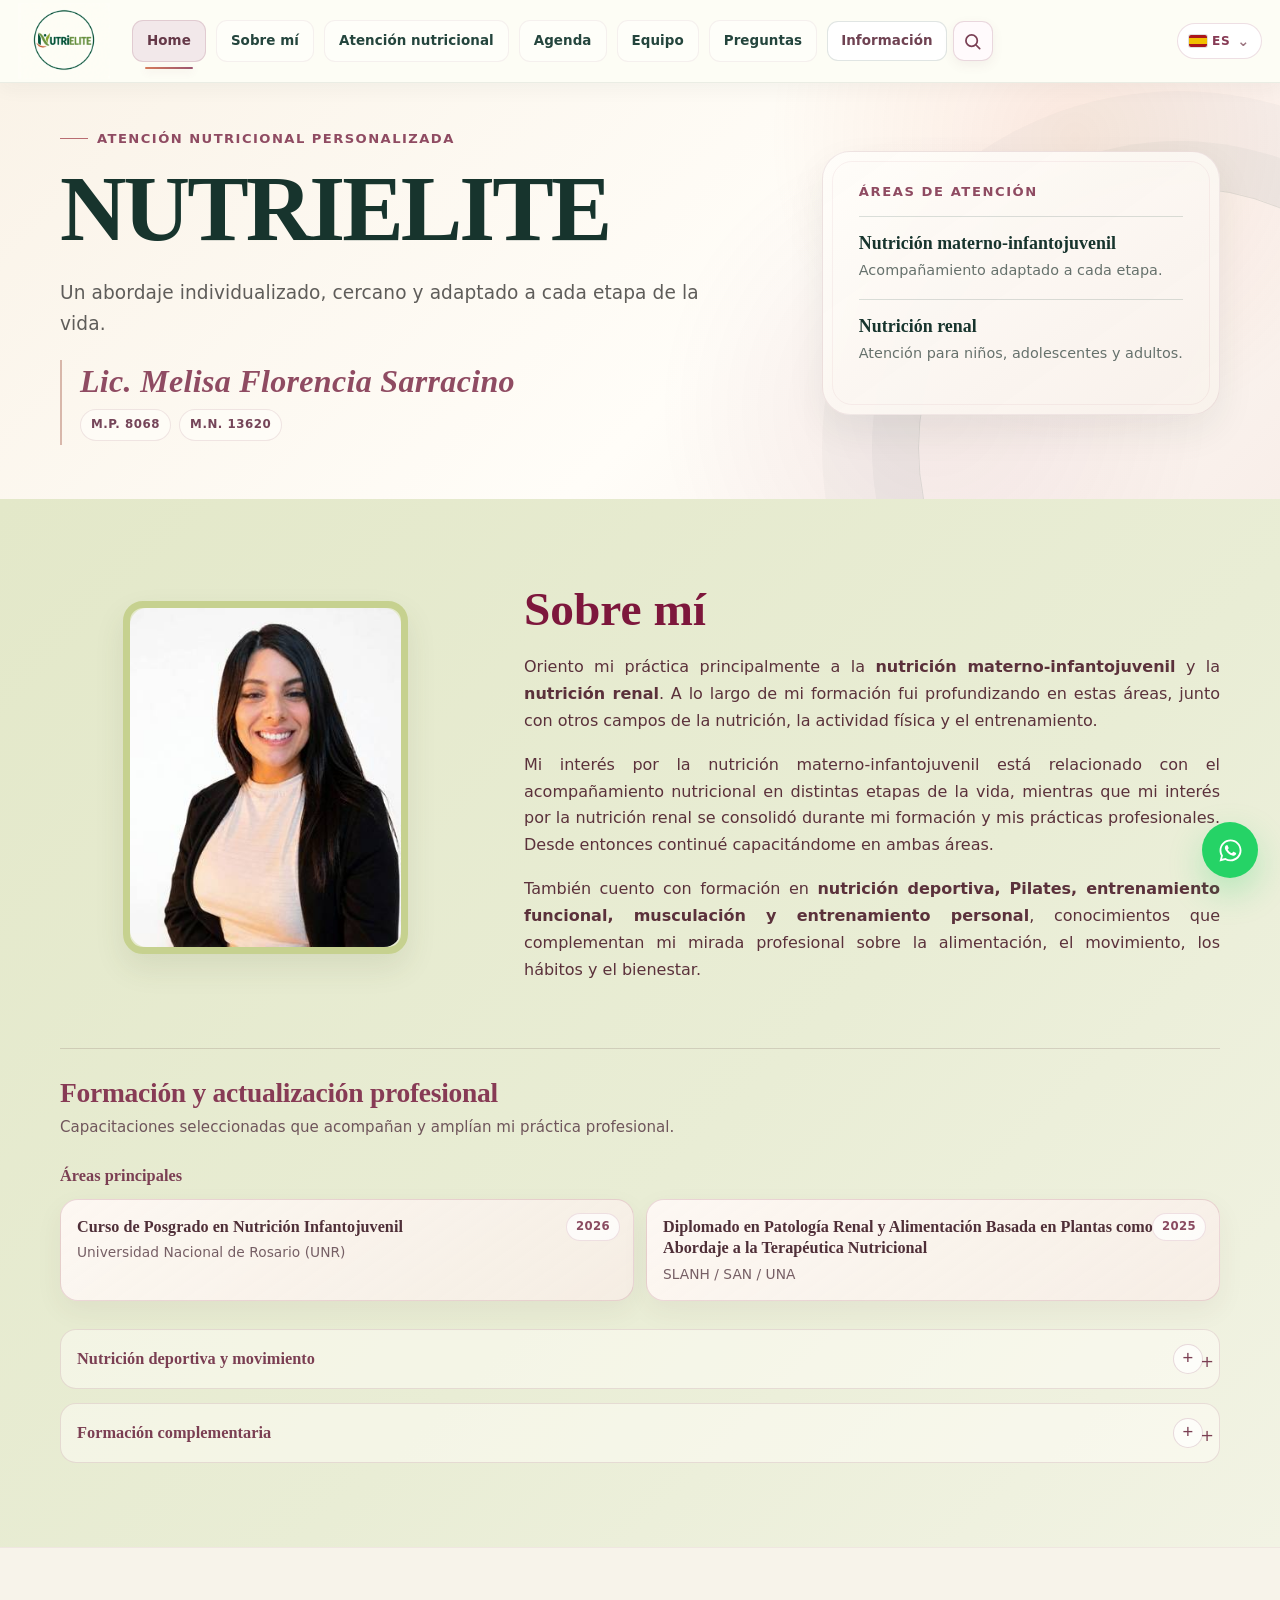
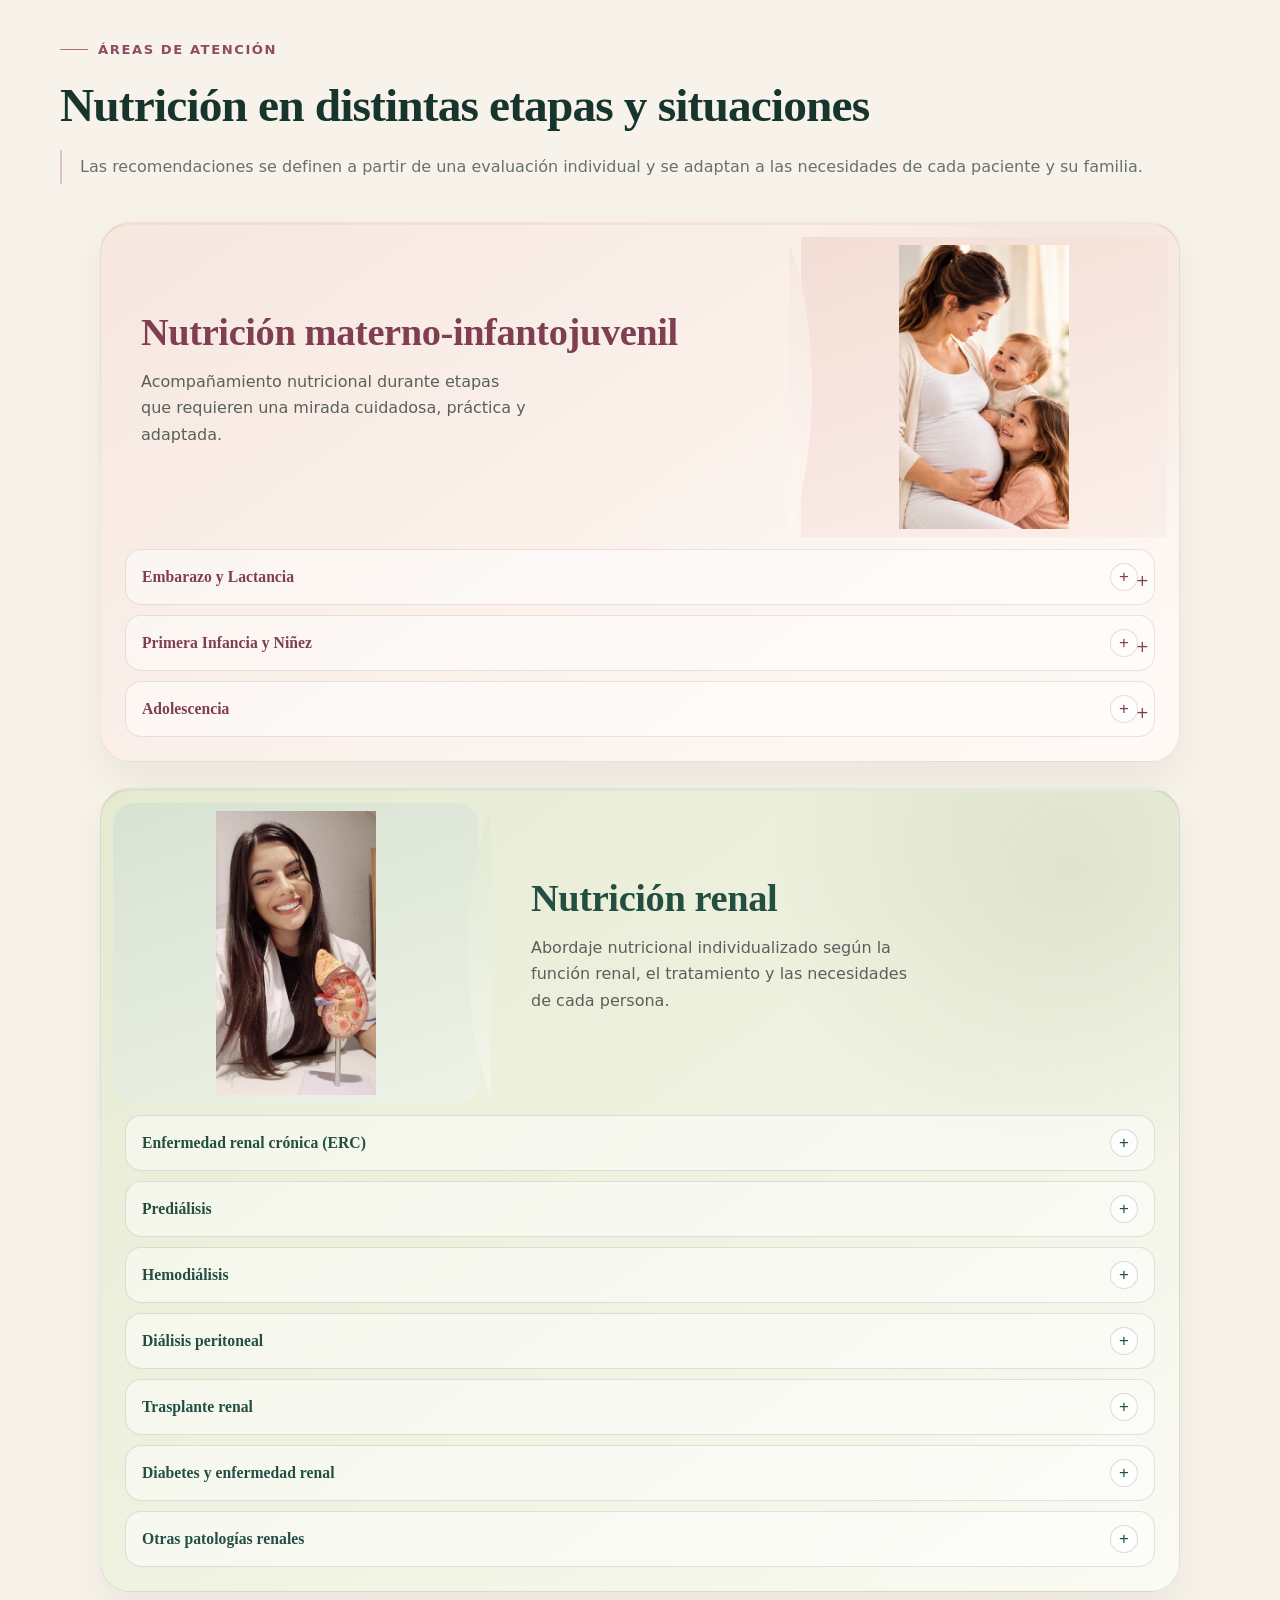
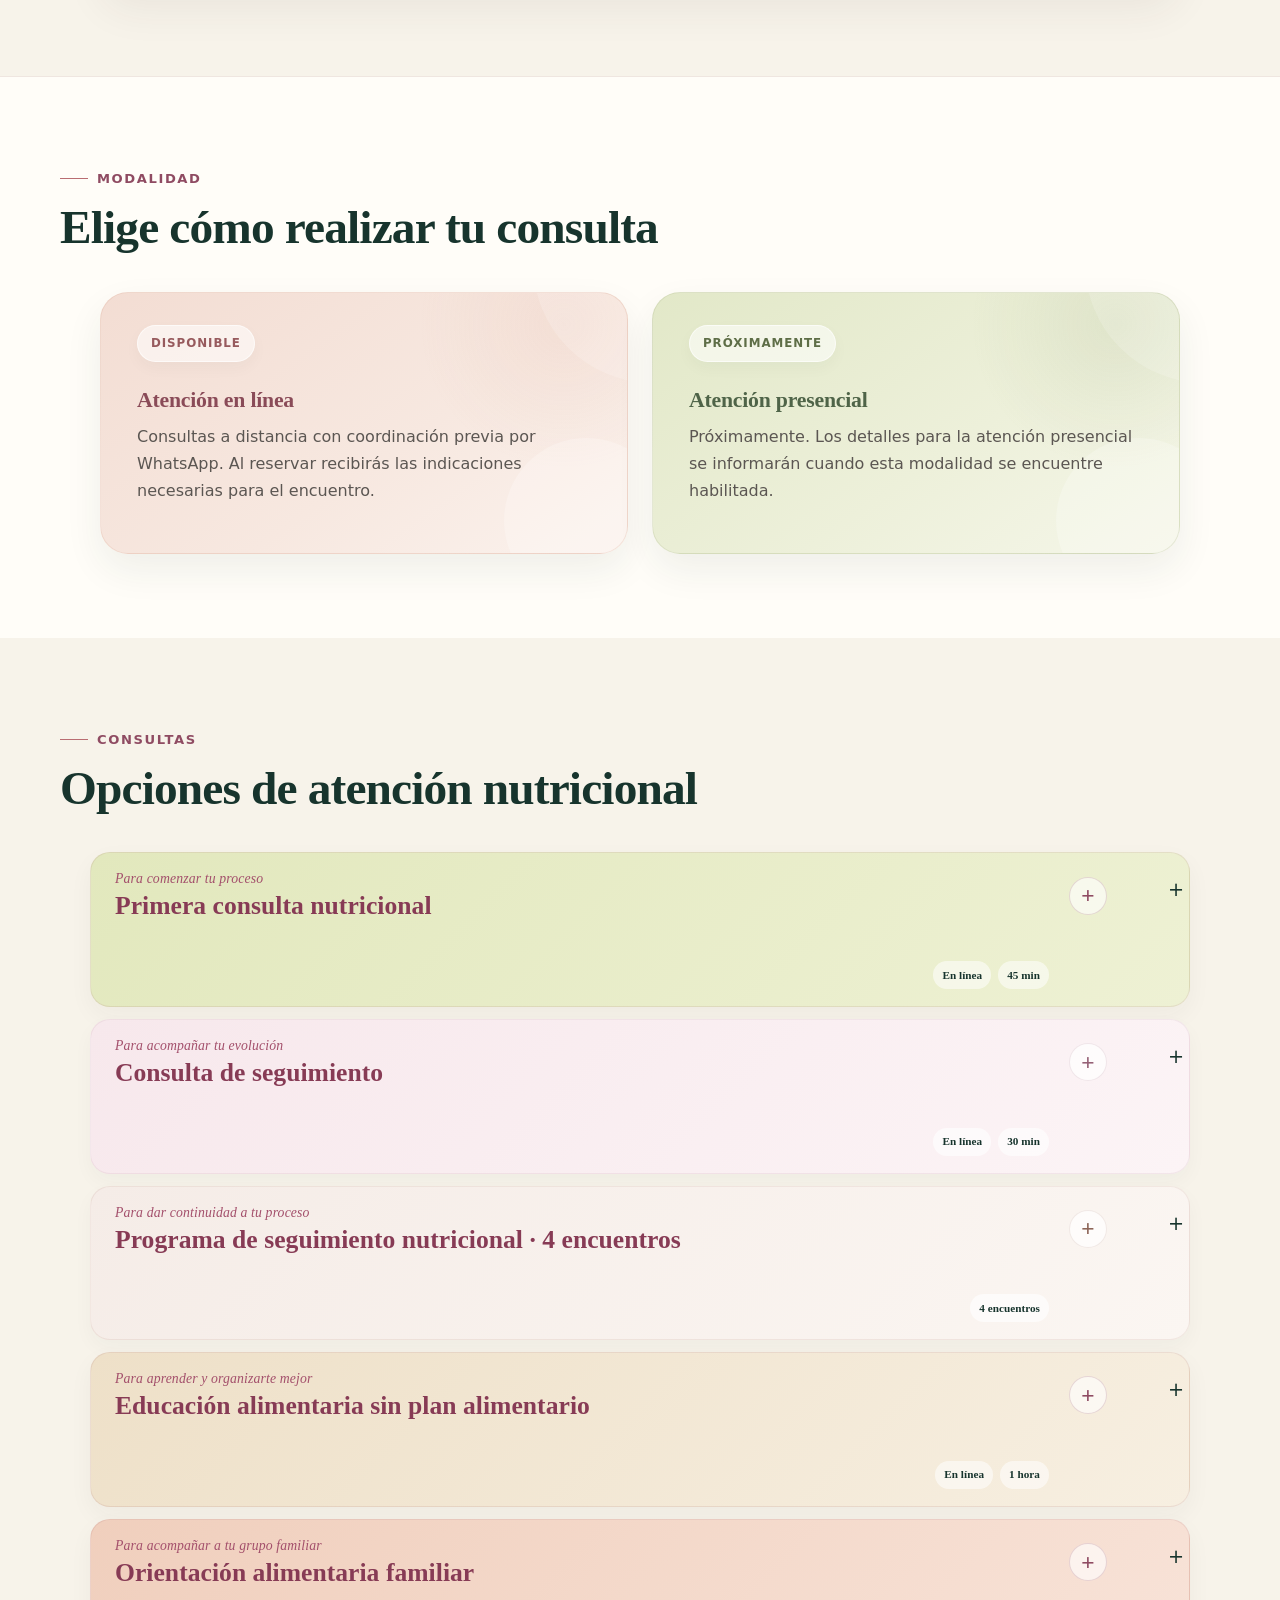
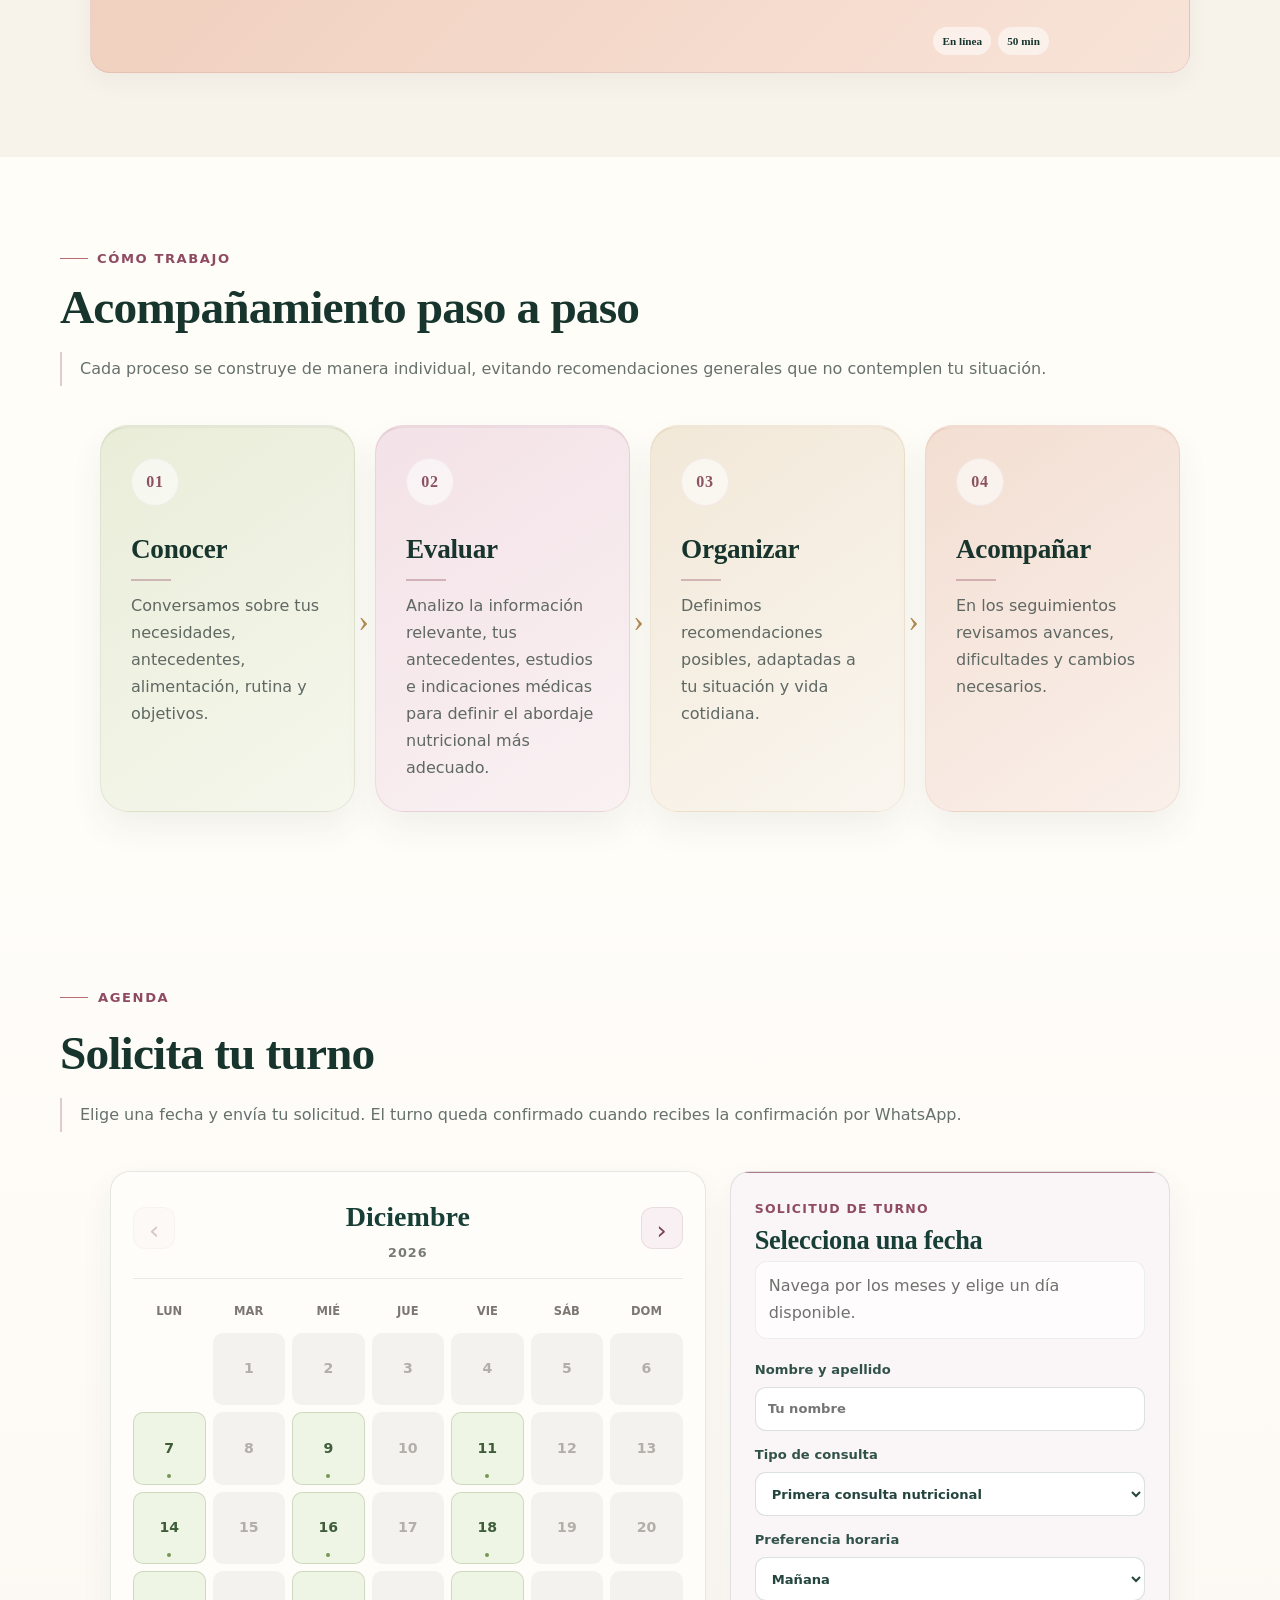
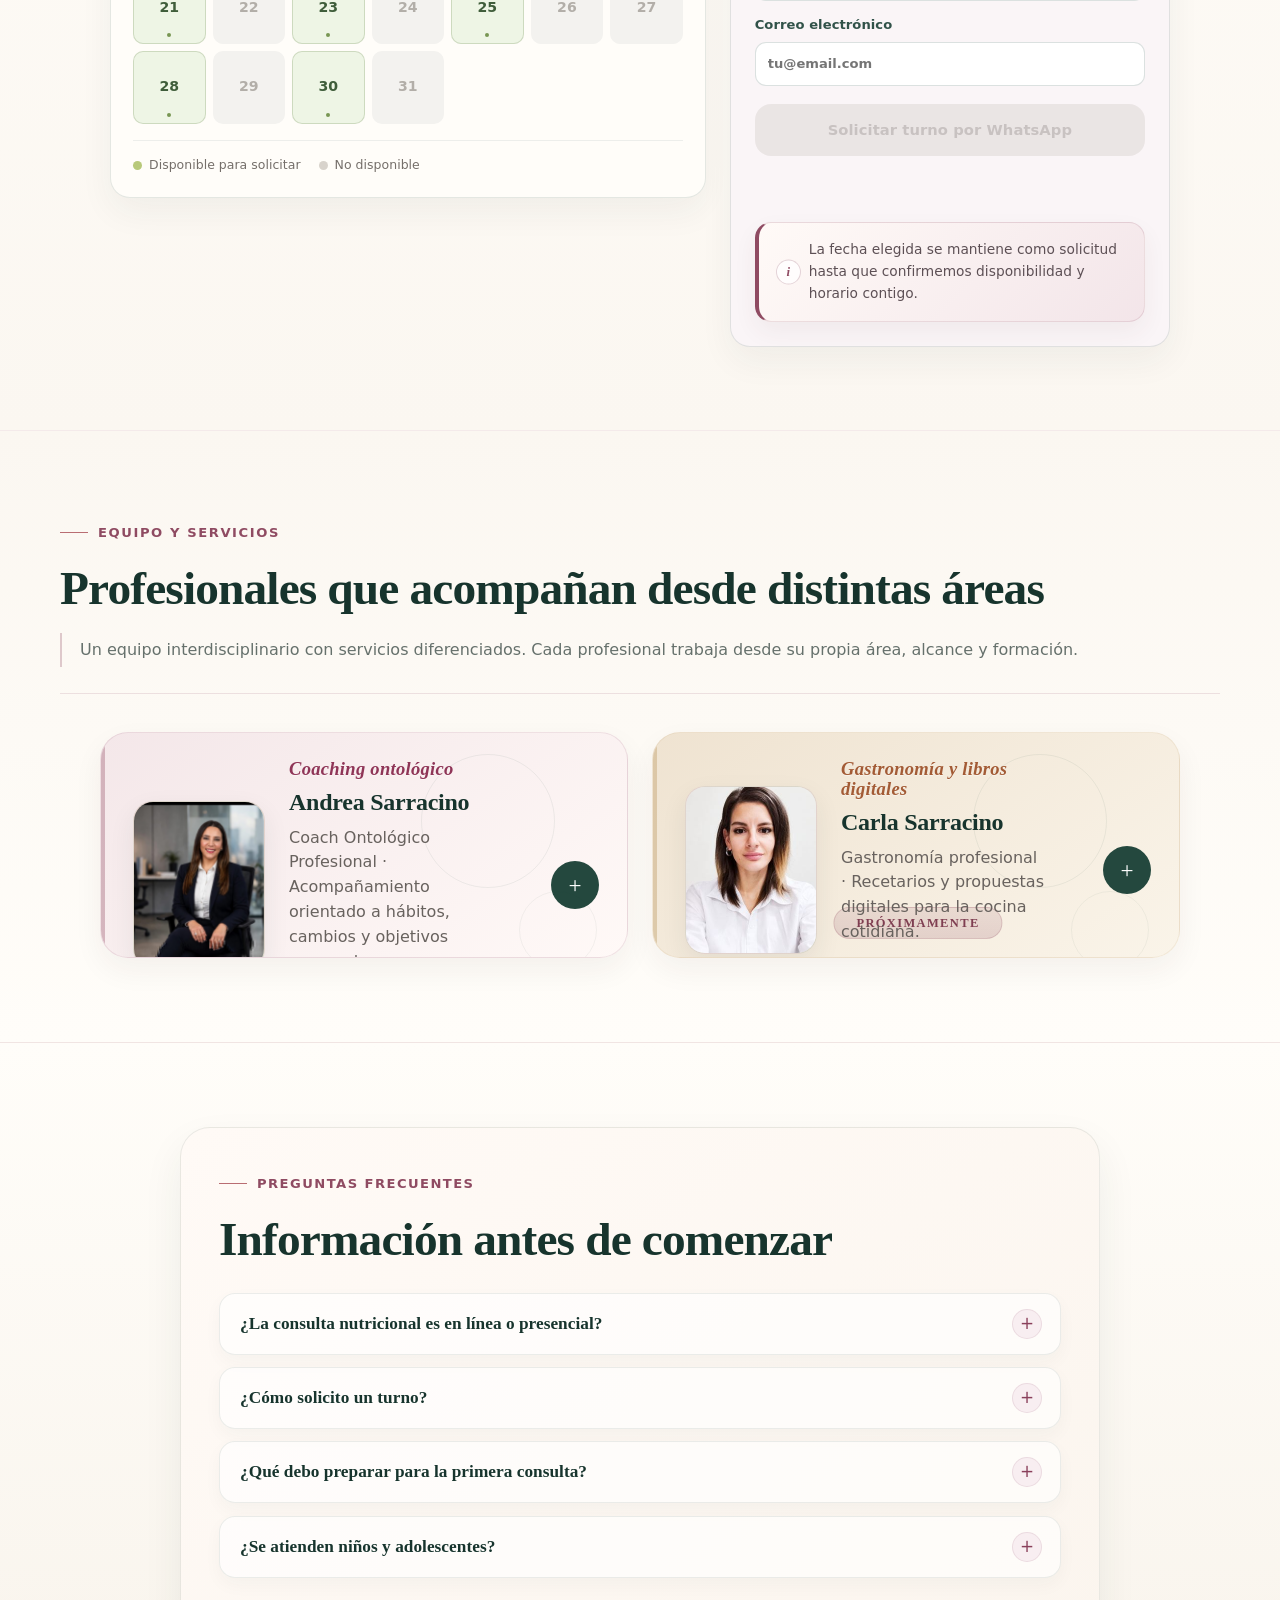
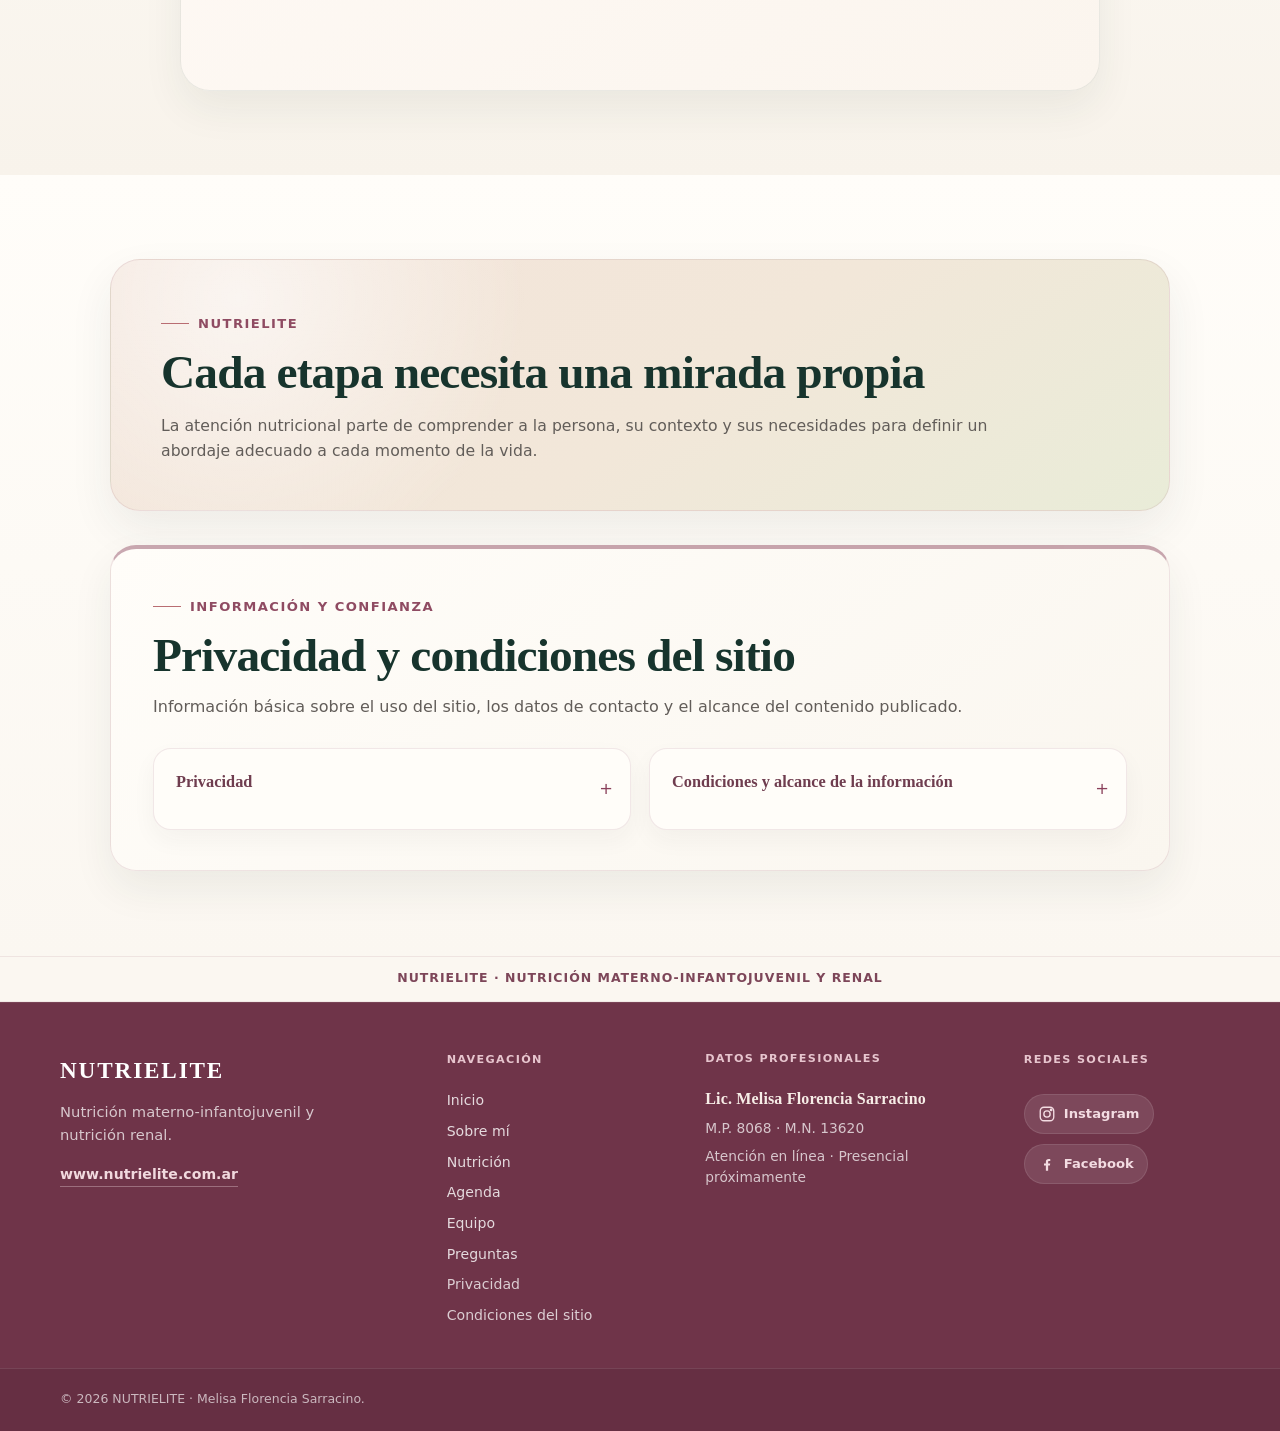
==== index.html @ 748a0b0f "Quitar semicírculo del logo móvil" ====
<!doctype html>
<html lang="es">
<head>
  <meta charset="utf-8">
  <meta name="viewport" content="width=device-width, initial-scale=1">
  <meta name="description" content="NUTRIELITE. Atención nutricional materno-infantojuvenil y renal con la Lic. Melisa Florencia Sarracino.">
  <meta name="theme-color" content="#24483e">
  <link rel="canonical" href="https://www.nutrielite.com.ar/">

  <meta property="og:type" content="website">
  <meta property="og:locale" content="es_AR">
  <meta property="og:site_name" content="NUTRIELITE">
  <meta property="og:url" content="https://www.nutrielite.com.ar/">
  <meta property="og:title" content="NUTRIELITE | Lic. Melisa Florencia Sarracino">
  <meta property="og:description" content="Atención nutricional materno-infantojuvenil y renal. Consultas en línea y modalidad presencial próximamente.">
  <meta property="og:image" content="https://www.nutrielite.com.ar/social-preview.jpg">
  <meta property="og:image:secure_url" content="https://www.nutrielite.com.ar/social-preview.jpg">
  <meta property="og:image:type" content="image/jpeg">
  <meta property="og:image:width" content="320">
  <meta property="og:image:height" content="400">
  <meta property="og:image:alt" content="NUTRIELITE · Lic. Melisa Florencia Sarracino">

  <meta name="twitter:card" content="summary">
  <meta name="twitter:title" content="NUTRIELITE | Lic. Melisa Florencia Sarracino">
  <meta name="twitter:description" content="Atención nutricional materno-infantojuvenil y renal.">
  <meta name="twitter:image" content="https://www.nutrielite.com.ar/social-preview.jpg">

  <title>NUTRIELITE | Melisa Florencia Sarracino</title>
  <link rel="icon" type="image/svg+xml" href="data:image/svg+xml,%3Csvg xmlns='http://www.w3.org/2000/svg' viewBox='0 0 64 64'%3E%3Crect x='3' y='3' width='58' height='58' rx='15' fill='%23f7f3ea' stroke='%23d89a83' stroke-width='2'/%3E%3Cpath d='M17 45V19h6.5L41 37V19h6v26h-6.2L23 27v18z' fill='%23873b55'/%3E%3Cpath d='M18 49h29' stroke='%23d89a83' stroke-width='1.5' stroke-linecap='round'/%3E%3C/svg%3E">
  <style>
    :root {
      --forest: #24483e;
      --forest-deep: #17342d;
      --forest-soft: #dce8e2;
      --cream: #f7f3ea;
      --paper: #fffdf8;
      --clay: #a65f4d;
      --rose: #f2d7d5;
      --gold: #d6a24f;
      --orange: #d77958;
      --orange-deep: #c7654a;
      --berry: #a34f6b;
      --berry-deep: #873b55;
      --ink: #25302c;
      --muted: #66716c;
      --line: rgba(36, 72, 62, .16);
      --shadow: 0 24px 70px rgba(35, 54, 48, .11);
      --radius: 24px;
    }

    * { box-sizing: border-box; }
    html { scroll-behavior: smooth; overflow-x: hidden; }
    img { max-width: 100%; height: auto; }
    body {
      margin: 0;
      overflow-x: hidden;
      color: var(--ink);
      background: var(--paper);
      font-family: Inter, ui-sans-serif, system-ui, -apple-system, BlinkMacSystemFont, "Segoe UI", sans-serif;
      font-size: 16px;
      line-height: 1.65;
      -webkit-font-smoothing: antialiased;
    }

    a { color: inherit; }
    button, a { -webkit-tap-highlight-color: transparent; }
    section { scroll-margin-top: 88px; }
    .wrap { width: min(1160px, calc(100% - 40px)); margin-inline: auto; }
    .eyebrow {
      display: inline-flex;
      align-items: center;
      gap: 9px;
      margin: 0 0 16px;
      color: var(--berry);
      font-size: .78rem;
      font-weight: 800;
      letter-spacing: .14em;
      text-transform: uppercase;
    }
    .eyebrow::before { content: ""; width: 24px; height: 1px; background: currentColor; }
    h1, h2, h3, p { margin-top: 0; }
    h1, h2, h3 { color: var(--forest-deep); font-family: "Palatino Linotype", "Book Antiqua", Palatino, Georgia, serif; line-height: 1.16; text-wrap: balance; }
    h1 { margin-bottom: 22px; font-size: clamp(3rem, 8vw, 6.25rem); font-weight: 600; letter-spacing: -.025em; }
    h2 { margin-bottom: 20px; font-size: clamp(2.05rem, 4.2vw, 3.7rem); font-weight: 600; letter-spacing: -.018em; }
    h3 { margin-bottom: 10px; font-size: 1.42rem; font-weight: 650; letter-spacing: -.008em; }
    .lede { max-width: 700px; color: #43504b; font-size: clamp(1.08rem, 2vw, 1.3rem); line-height: 1.65; }
    .muted { color: var(--muted); }
    .section { padding: 104px 0; }
    .section-soft { background: var(--cream); }

    .skip-link {
      position: fixed; z-index: 2000; top: 10px; left: 10px; padding: 10px 14px;
      transform: translateY(-150%); border-radius: 10px; background: white; color: var(--forest-deep);
    }
    .skip-link:focus { transform: none; }

    .site-header {
      position: sticky; z-index: 1000; top: 0;
      border-bottom: 1px solid rgba(23,52,45,.08);
      background: #fdfdf5;
      color: var(--forest-deep);
      box-shadow: 0 8px 24px rgba(35,54,48,.04);
    }
    .top-logo-link {
      display:inline-flex;
      align-items:center;
      justify-content:center;
      flex:0 0 auto;
      text-decoration:none;
      background:transparent !important;
      border:0 !important;
      box-shadow:none !important;
      padding:0 !important;
      border-radius:0 !important;
      margin-left:-20px;
    }
    .top-logo {
      display:block;
      width:104px;
      height:auto;
      object-fit:contain;
      background:transparent !important;
      border:0 !important;
      box-shadow:none !important;
      filter:none !important;
    }
    .nav-shell { background:#fdfdf5; }
    .site-header .nav {
      width:min(1420px, calc(100% - 12px));
      min-height:98px;
      display:flex;
      align-items:center;
      justify-content:flex-start;
      gap:18px;
    }
    .nav-links { display:flex; align-items:center; gap:20px; margin-left:-2px; }
    .nav-links a { color: var(--forest-deep); font-size: .88rem; font-weight: 700; text-decoration: none; }
    .nav-links a:hover, .nav-links a:focus-visible { color: var(--clay); }
    .nav-cta { padding: 8px 15px; border: 1px solid rgba(36,72,62,.18); border-radius: 999px; background: white; }
    .menu-toggle { display: none; border: 0; background: transparent; color: var(--forest-deep); font: inherit; }
    .lang-toggle {
      display:inline-flex;
      align-items:center;
      justify-content:center;
      gap:5px;
      flex:0 0 auto;
      margin-left:auto;
      min-height:34px;
      padding:6px 10px;
      border:1px solid rgba(163,79,107,.18);
      border-radius:999px;
      background:rgba(255,255,255,.76);
      color:#873b55;
      font:inherit;
      font-size:.76rem;
      font-weight:800;
      letter-spacing:.05em;
      cursor:pointer;
      box-shadow:0 6px 18px rgba(135,59,85,.06);
      transition:transform .2s ease, background .2s ease, border-color .2s ease;
    }
    .lang-toggle:hover { transform:translateY(-1px); background:#fff; border-color:rgba(163,79,107,.30); }
    .lang-toggle .lang-current { color:#873b55; }
    .lang-toggle .lang-other { color:#9b8a85; font-weight:700; }
    .lang-toggle .lang-separator { color:#c4aaa5; font-weight:500; }
    .lang-toggle .lang-flag {
      display:inline-flex;
      width:18px;
      height:12px;
      flex:0 0 18px;
      overflow:hidden;
      border-radius:2px;
      box-shadow:0 0 0 1px rgba(0,0,0,.12);
      vertical-align:middle;
    }
    .lang-toggle .lang-flag svg {
      display:block;
      width:100%;
      height:100%;
    }

    /* Header más institucional en escritorio */
    @media (min-width: 901px) {
      .site-header {
        background:rgba(253,253,245,.97);
        box-shadow:0 6px 18px rgba(35,54,48,.045);
        backdrop-filter:blur(10px);
      }
      .site-header .nav {
        width:min(1360px, calc(100% - 36px));
        min-height:82px;
        gap:14px;
      }
      .top-logo-link {
        margin-left:0;
        margin-right:8px;
      }
      .top-logo {
        width:92px;
      }
      .nav-links {
        gap:10px;
        margin-left:0;
      }
      .nav-links a {
        display:inline-flex;
        align-items:center;
        min-height:38px;
        padding:8px 10px;
        border:1px solid transparent;
        border-radius:10px;
        font-size:.84rem;
        font-weight:700;
        letter-spacing:.005em;
      }
      .nav-links a:hover,
      .nav-links a:focus-visible {
        background:rgba(248,240,235,.72);
        border-color:rgba(143,75,98,.10);
      }
      .nav-cta {
        padding:8px 13px !important;
        border-color:rgba(36,72,62,.14) !important;
        background:#fff !important;
      }
      .site-search-toggle {
        width:38px;
        height:38px;
        flex-basis:38px;
        border-radius:10px;
        margin-left:2px;
      }
      .lang-toggle {
        min-height:36px;
        padding:6px 11px;
        box-shadow:none;
        background:#fff;
      }
    }

    .hero {
      position: relative;
      overflow: hidden;
      min-height: auto;
      padding: 44px 0 68px;
      background:
        radial-gradient(circle at 84% 13%, rgba(223,92,47,.12), transparent 27%),
        radial-gradient(circle at 73% 78%, rgba(143,32,69,.07), transparent 28%),
        linear-gradient(135deg, #faf3e8 0%, #fffdf8 58%, #f8eee9 100%);
    }
    .hero::after {
      content: ""; position: absolute; right: -160px; bottom: -210px; width: 520px; height: 520px;
      border: 1px solid rgba(36,72,62,.13); border-radius: 50%; box-shadow: 0 0 0 46px rgba(36,72,62,.035), 0 0 0 96px rgba(36,72,62,.025);
    }
    .hero-grid { position: relative; z-index: 1; display: grid; grid-template-columns: minmax(0,1.35fr) minmax(0,.65fr); gap: 70px; align-items: start; }
    .hero-professional { margin: 0 0 20px; }
    .hero-founder {
      margin: 0 0 6px;
      color: #8f4b62;
      font-family: "Palatino Linotype","Book Antiqua",Palatino,Georgia,serif;
      font-size: clamp(1.35rem, 2.2vw, 1.5rem);
      font-weight: 700;
      letter-spacing: .04em;
      text-transform: uppercase;
      line-height: 1.2;
    }
    .hero-kicker {
      margin-bottom: 12px;
      color: #8f4b62;
      font-family: "Cormorant Garamond","Palatino Linotype","Book Antiqua",Palatino,Georgia,serif;
      font-size: clamp(1.9rem, 3vw, 2.45rem);
      font-style: italic;
      font-weight: 600;
      line-height: 1.08;
      letter-spacing: .01em;
    }
    .hero-credentials { display: flex; flex-wrap: wrap; gap: 10px; margin: 0; }
    .hero-credentials span {
      display: inline-flex; align-items: center; min-height: 30px; padding: 5px 10px;
      border-radius: 999px; background: rgba(143,32,69,.08); color: var(--berry-deep);
      font-size: .78rem; font-weight: 800; letter-spacing: .03em;
    }
    .hero-copy { max-width: 700px; }
    .hero-actions { display:flex; flex-wrap:wrap; gap:12px; margin:34px 0 36px; }
    .button {
      display:inline-flex; min-height:50px; align-items:center; justify-content:center; gap:9px;
      padding:14px 24px; border:1px solid transparent; border-radius:16px;
      font-weight:800; text-decoration:none; transition:transform .2s ease, box-shadow .2s ease, background .2s ease, border-color .2s ease, color .2s ease;
    }
    .button:hover { transform:translateY(-2px); }
    .button-primary { background:var(--orange); color:white; box-shadow:0 12px 30px rgba(215,121,88,.18); }
    .button-primary:hover { background:var(--orange-deep); }
    .button-secondary { border-color:transparent; background:var(--berry); color:white; box-shadow:0 12px 30px rgba(163,79,107,.14); }
    .button-secondary:hover { background:var(--berry-deep); }

    /* Botones principales de la portada */
    .hero-actions .button {
      min-height:54px;
      padding:14px 26px;
      border-radius:22px;
      font-size:.96rem;
      font-weight:780;
      letter-spacing:.005em;
    }
    .hero-actions .button-primary {
      background:#d57a59;
      color:#fff;
      border-color:#d57a59;
      box-shadow:0 10px 24px rgba(117,72,55,.14);
    }
    .hero-actions .button-primary:hover {
      background:#c96b4b;
      border-color:#c96b4b;
      box-shadow:0 12px 28px rgba(117,72,55,.18);
    }
    .hero-actions .button-secondary {
      background:linear-gradient(135deg,#ead6dc 0%,#e2c7d0 100%);
      color:#713d50;
      border:1px solid rgba(143,75,98,.24);
      box-shadow:
        0 9px 22px rgba(143,75,98,.10),
        inset 0 1px 0 rgba(255,255,255,.55);
    }
    .hero-actions .button-secondary:hover {
      background:linear-gradient(135deg,#e4ccd5 0%,#d9bac6 100%);
      color:#653547;
      border-color:rgba(143,75,98,.34);
      box-shadow:
        0 11px 26px rgba(143,75,98,.14),
        inset 0 1px 0 rgba(255,255,255,.5);
    }
    .hero-actions .arrow {
      font-size:1.08em;
      font-weight:500;
      margin-left:2px;
    }
    @media(max-width:720px){
      .hero-actions { gap:10px; margin:30px 0 34px; }
      .hero-actions .button {
        width:100%;
        min-height:54px;
        padding:13px 20px;
        border-radius:20px;
      }
    }
    .arrow { font-size:1.1em; }
    .hero-visual { display: grid; gap: 18px; align-items: start; }
    .hero-panel {
      position: relative;
      padding: 32px 36px;
      border: 4px solid transparent;
      border-radius: 32px;
      background:
        linear-gradient(145deg, rgba(255,252,247,.98), rgba(250,241,235,.98)) padding-box,
        linear-gradient(155deg, #e6ad98 0%, #c8817b 46%, #a85f72 100%) border-box;
      box-shadow:
        0 24px 58px rgba(135,59,85,.12),
        inset 0 0 0 1px rgba(255,255,255,.72);
      backdrop-filter: blur(8px);
    }
    .hero-panel::before {
      content:"";
      position:absolute;
      inset:10px;
      border:1px solid rgba(163,79,107,.10);
      border-radius:23px;
      pointer-events:none;
    }
    .panel-label { margin-bottom: 22px; color: var(--clay); font-size: .75rem; font-weight: 850; letter-spacing: .13em; text-transform: uppercase; }
    .panel-item { padding: 18px 0; border-top: 1px solid var(--line); }
    .panel-item strong { display: block; margin-bottom: 2px; color: var(--forest-deep); font-family: "Palatino Linotype", "Book Antiqua", Palatino, Georgia, serif; font-size: 1.16rem; }
    .panel-item span { color: var(--muted); font-size: .92rem; }

    .about-section-clean {
      background: linear-gradient(135deg,#d0d996 0%,#d8dfa4 52%,#e0e5b2 100%);
    }
    .founder-grid {
      display:grid;
      grid-template-columns:minmax(260px,.72fr) minmax(0,1.35fr);
      gap:46px;
      align-items:start;
    }
    .founder-photo-column {
      align-self:start;
      padding-top:4px;
    }
    .founder-photo-frame {
      max-width:285px;
      margin:0 auto;
      padding:0;
      border-radius:20px;
      background:transparent;
      border:7px solid #b8c97a;
      box-shadow:0 14px 30px rgba(65,78,35,.10);
    }
    @media(max-width:760px){
      .founder-grid{
        gap:22px;
      }
      .founder-photo-column{
        padding-top:0;
      }
      .founder-photo-frame{
        max-width:220px;
        border-width:6px;
        border-radius:18px;
      }
    }
    .founder-photo {
      display:block;
      width:100%;
      aspect-ratio:4/5;
      object-fit:cover;
      object-position:center top;
      border-radius:17px;
    }
    .founder-copy p { color:#5b313b; font-size:1.05rem; line-height:1.72; }
    .about-section-clean .founder-copy h2 {
      color:#b02c68;
      font-family:"Cormorant Garamond","Palatino Linotype","Book Antiqua",Palatino,Georgia,serif;
      font-style:italic;
      font-weight:600;
      letter-spacing:.01em;
      line-height:1.08;
    }
    .about-section-clean .eyebrow { color:#a34f6b; }
    .founder-copy .intro { color: var(--forest-deep); font-family: "Palatino Linotype", "Book Antiqua", Palatino, Georgia, serif; font-size: clamp(1.35rem, 2.6vw, 1.85rem); line-height: 1.45; }

    .professional-training {
      margin-top:34px;
      padding-top:28px;
      border-top:1px solid rgba(91,49,59,.16);
    }
    @media(min-width:761px){
      .founder-grid > .professional-training{
        grid-column:1 / -1;
        width:100%;
        margin-top:10px;
      }
      .founder-grid > .professional-training .training-heading{
        max-width:none;
      }
      .founder-grid > .professional-training .training-card-grid{
        grid-template-columns:repeat(2,minmax(0,1fr));
      }
      .founder-grid > .professional-training .training-card{
        min-height:102px;
      }
    }
    .training-heading {
      margin-bottom:26px;
    }
    .professional-training h3 {
      margin:0 0 7px;
      color:#873b55;
      font-size:clamp(1.18rem,2.2vw,1.72rem);
      white-space:nowrap;
    }
    @media(max-width:480px){
      .professional-training h3{
        font-size:clamp(1.02rem,4.7vw,1.16rem);
        letter-spacing:-.015em;
      }
    }
    .training-heading p {
      margin:0;
      max-width:none;
      color:#6f555b;
      font-size:.94rem;
      line-height:1.55;
      white-space:nowrap;
    }
    @media(max-width:760px){
      .training-heading p{
        white-space:normal;
      }
    }
    .training-group + .training-group {
      margin-top:28px;
    }
    .training-group-title {
      margin:0 0 12px !important;
      color:#7b3f53 !important;
      font-family:"Palatino Linotype","Book Antiqua",Palatino,Georgia,serif;
      font-size:1.02rem !important;
      font-weight:700;
      line-height:1.3 !important;
    }
    .training-card-grid {
      display:grid;
      grid-template-columns:repeat(2,minmax(0,1fr));
      gap:12px;
    }
    .training-card {
      position:relative;
      min-height:108px;
      padding:16px 16px 14px;
      border:1px solid rgba(135,59,85,.13);
      border-radius:18px;
      background:rgba(255,253,248,.62);
      box-shadow:0 8px 24px rgba(91,49,59,.045);
    }
    .training-card-featured {
      background:linear-gradient(145deg,rgba(255,249,246,.90),rgba(248,237,231,.78));
      border-color:rgba(163,79,107,.20);
      box-shadow:0 10px 28px rgba(91,49,59,.06);
    }
    .training-card strong {
      display:block;
      margin:0 50px 6px 0;
      color:#4f2f38;
      font-family:"Palatino Linotype","Book Antiqua",Palatino,Georgia,serif;
      font-size:1.01rem;
      line-height:1.35;
    }
    .training-card > span:not(.training-year) {
      display:block;
      color:#765f65;
      font-size:.86rem;
      line-height:1.42;
    }
    .training-year {
      position:absolute;
      top:13px;
      right:13px;
      display:inline-flex;
      align-items:center;
      justify-content:center;
      min-width:48px;
      min-height:28px;
      padding:4px 9px;
      border:1px solid rgba(163,79,107,.16);
      border-radius:999px;
      background:rgba(255,255,255,.72);
      color:#8a4b61;
      font-size:.73rem;
      font-weight:800;
      letter-spacing:.03em;
      line-height:1;
    }
    .training-accordion{
      margin-top:24px;
      padding:0;
      border:1px solid rgba(135,59,85,.14);
      border-radius:16px;
      background:rgba(255,253,248,.50);
      overflow:hidden;
    }
    .training-accordion + .training-accordion{
      margin-top:14px;
    }
    .training-accordion-summary{
      display:flex;
      align-items:center;
      justify-content:space-between;
      gap:16px;
      min-height:54px;
      padding:14px 16px;
      color:#7b3f53;
      font-family:"Palatino Linotype","Book Antiqua",Palatino,Georgia,serif;
      font-size:1.02rem;
      font-weight:700;
      line-height:1.3;
      cursor:pointer;
      list-style:none;
      user-select:none;
    }
    .training-accordion-summary::-webkit-details-marker{
      display:none;
    }
    .training-accordion-summary::marker{
      content:"";
    }
    .training-accordion[open] .training-accordion-summary{
      border-bottom:1px solid rgba(135,59,85,.12);
      background:rgba(255,255,255,.38);
    }
    .training-accordion-icon{
      display:inline-flex;
      align-items:center;
      justify-content:center;
      width:30px;
      height:30px;
      flex:0 0 30px;
      border:1px solid rgba(135,59,85,.18);
      border-radius:50%;
      background:rgba(255,255,255,.68);
      font-family:Arial,sans-serif;
      font-size:1.15rem;
      font-weight:500;
      line-height:1;
      transition:transform .25s ease;
    }
    .training-accordion[open] .training-accordion-icon{
      transform:rotate(45deg);
    }
    .training-accordion .training-card-grid{
      padding:14px;
    }

    @media(max-width:760px){
      .professional-training {
        margin-top:10px;
        padding-top:16px;
      }
      .training-heading {
        margin-bottom:22px;
      }
      .training-heading p {
        font-size:.9rem;
      }
      .training-group + .training-group {
        margin-top:24px;
      }
      .training-card-grid {
        grid-template-columns:1fr;
        gap:10px;
      }
      .training-card {
        min-height:0;
        padding:17px 16px 15px;
        border-radius:16px;
      }
      .training-card strong {
        margin-right:50px;
        margin-bottom:7px;
        font-size:.97rem;
      }
      .training-card > span:not(.training-year) {
        font-size:.84rem;
      }
      .training-year {
        top:14px;
        right:14px;
        min-width:45px;
        min-height:26px;
        padding:4px 8px;
        font-size:.7rem;
      }
    }

    .section-head { display: grid; grid-template-columns: minmax(0,1fr) minmax(0,.75fr); gap: 50px; align-items: end; margin-bottom: 46px; }
    .section-head p { margin-bottom: 4px; color: var(--muted); }
    .service-grid { display: grid; grid-template-columns: repeat(2, minmax(0,1fr)); gap: 24px; }
    .service-card {
      position: relative; overflow: hidden; padding: 38px; border: 1px solid rgba(36,72,62,.10);
      border-radius: 30px; box-shadow: 0 18px 46px rgba(35,54,48,.07);
    }
    .service-card::after {
      content:""; position:absolute; right:-44px; bottom:-46px; width:150px; height:150px;
      border-radius:50%; border:1px solid rgba(255,255,255,.38); pointer-events:none;
    }
    .service-card-materno {
      background:
        radial-gradient(circle at 92% 12%, rgba(215,121,88,.12), transparent 24%),
        linear-gradient(145deg, #f7e2dc 0%, #f9eee7 58%, #fffaf5 100%);
    }
    .service-card-renal {
      background:
        radial-gradient(circle at 92% 12%, rgba(81,126,111,.13), transparent 25%),
        linear-gradient(145deg, #dfe9e2 0%, #edf3ee 58%, #fbfdfb 100%);
    }
    .service-card-top { display:flex; align-items:center; gap:14px; margin-bottom:26px; }
    .service-icon {
      display:grid; width:72px; height:72px; place-items:center; flex:0 0 auto;
      border-radius:22px; background:rgba(255,255,255,.50); border:1px solid rgba(36,72,62,.08);
      box-shadow: 0 8px 20px rgba(35,54,48,.04);
    }
    .service-icon svg {
      width:48px; height:48px; fill:none; stroke:currentColor; stroke-width:1.65;
      stroke-linecap:round; stroke-linejoin:round;
    }
    .service-icon-image {
      display:block; width:52px; height:52px; object-fit:contain;
    }
    .child-icon {
      width:48px !important; height:48px !important; stroke-width:2 !important;
    }
    .service-icon-materno { color:#a96a72; }
    .service-icon-renal { color:#356d5d; }
    .service-number {
      display:block; margin:0; color:var(--clay); font-size:.76rem; font-weight:850;
      letter-spacing:.11em; text-transform:uppercase;
    }
    .service-card-materno .service-number { color:#9c5a62; }
    .service-card-renal .service-number { color:#397060; }
    .service-card h3 { margin-bottom:14px; font-size:clamp(1.7rem,2.7vw,2.25rem); }
    .service-card-materno h3 { color:#7f3e51; }
    .service-card-renal h3 { color:#234f43; }
    .service-lead { margin-bottom:18px; color:#59605c; line-height:1.62; }
    .service-card ul { margin:18px 0 0; padding:0; list-style:none; color:#59615d; }
    .service-card li { position:relative; padding:9px 0 9px 28px; line-height:1.5; }
    .service-card li::before {
      content:""; position:absolute; top:17px; left:2px; width:8px; height:8px; border-radius:50%;
    }
    .service-card-materno li::before { background:#c98470; box-shadow:0 0 0 5px rgba(201,132,112,.12); }
    .service-card-renal li::before { background:#4f8a76; box-shadow:0 0 0 5px rgba(79,138,118,.12); }

    .materno-topics{
      display:grid;
      gap:10px;
      margin-top:20px;
    }
    .materno-topic{
      border:1px solid rgba(127,62,81,.14);
      border-radius:16px;
      background:rgba(255,255,255,.48);
      overflow:hidden;
    }
    .materno-topic summary{
      display:flex;
      align-items:center;
      justify-content:space-between;
      gap:14px;
      min-height:50px;
      padding:13px 15px;
      color:#7f3e51;
      font-family:"Palatino Linotype","Book Antiqua",Palatino,Georgia,serif;
      font-size:.98rem;
      font-weight:700;
      line-height:1.3;
      cursor:pointer;
      list-style:none;
      user-select:none;
    }
    .materno-topic summary::-webkit-details-marker{
      display:none;
    }
    .materno-topic summary::marker{
      content:"";
    }
    .materno-topic[open] summary{
      border-bottom:1px solid rgba(127,62,81,.11);
      background:rgba(255,255,255,.32);
    }
    .materno-topic-icon{
      display:inline-flex;
      align-items:center;
      justify-content:center;
      width:28px;
      height:28px;
      flex:0 0 28px;
      border:1px solid rgba(127,62,81,.18);
      border-radius:50%;
      background:rgba(255,255,255,.70);
      font-family:Arial,sans-serif;
      font-size:1.05rem;
      font-weight:500;
      line-height:1;
      transition:transform .24s ease;
    }
    .materno-topic[open] .materno-topic-icon{
      transform:rotate(45deg);
    }
    .materno-topic ul{
      margin:0 !important;
      padding:12px 15px 14px !important;
    }
    .materno-topic li{
      padding:7px 0 7px 22px !important;
      color:#59605c;
      line-height:1.48;
    }
    .materno-topic li::before{
      top:14px !important;
      left:1px !important;
      width:7px !important;
      height:7px !important;
    }
    @media(max-width:720px){
      .materno-topics{
        margin-top:16px;
        gap:8px;
      }
      .materno-topic summary{
        min-height:48px;
        padding:12px 13px;
        font-size:.94rem;
      }
      .materno-topic ul{
        padding:10px 13px 12px !important;
      }
      .materno-topic li{
        font-size:.92rem;
      }
    }

    .modalities {
      display:grid;
      grid-template-columns:repeat(2,minmax(0,1fr));
      gap:24px;
      overflow:visible;
      border:0;
      border-radius:0;
      box-shadow:none;
    }
    .modality {
      min-height:250px;
      padding:36px 36px 32px;
      position:relative;
      overflow:hidden;
      border:1px solid rgba(36,72,62,.08);
      border-radius:32px;
      box-shadow:0 18px 42px rgba(35,54,48,.07);
    }
    .modality::before {
      content:"";
      position:absolute;
      right:-26px;
      top:-30px;
      width:120px;
      height:120px;
      border-radius:0 0 0 100%;
      background:rgba(255,255,255,.16);
      pointer-events:none;
    }
    .modality::after {
      content:"";
      position:absolute;
      right:-42px;
      bottom:-50px;
      width:165px;
      height:165px;
      border-radius:50%;
      background:rgba(255,255,255,.22);
      pointer-events:none;
    }
    .modality-online {
      background:linear-gradient(145deg,#f0d8cc 0%,#f5e5dc 58%,#fbf2ec 100%);
      color:#4f4a47;
    }
    .modality-soon {
      background:linear-gradient(145deg,#dce3bd 0%,#e7ebcf 58%,#f2f4e4 100%);
      color:#4f4a47;
    }
    .modality-online h3 { color:#8a4b58; }
    .modality-soon h3 { color:#4f6448; }
    .modality-online p,
    .modality-soon p {
      position:relative;
      z-index:1;
      max-width:34ch;
      color:#5b5652;
    }
    .pill {
      position:relative;
      z-index:1;
      display:inline-flex;
      align-items:center;
      min-height:34px;
      margin-bottom:26px;
      padding:8px 13px;
      border-radius:999px;
      background:rgba(255,255,255,.56);
      font-size:.74rem;
      font-weight:850;
      letter-spacing:.08em;
      text-transform:uppercase;
      border:1px solid rgba(255,255,255,.62);
      box-shadow:0 6px 16px rgba(35,54,48,.035);
    }
    .modality-online .pill { color:#975a5d; }
    .modality-soon .pill { color:#5e6e47; }
    .modality h3,
    .modality p { position:relative; z-index:1; }

    @media(max-width:900px){
      .modalities { grid-template-columns:1fr; gap:18px; }
      .modality {
        min-height:auto;
        padding:30px 26px 26px;
        border-radius:28px;
      }
    }

    .consult-grid { display: grid; grid-template-columns: repeat(2, minmax(0,1fr)); gap: 24px; }
    .consult-card {
      position: relative; display: flex; flex-direction: column; min-height: 100%; padding: 38px;
      overflow: hidden; border: 1px solid rgba(36,72,62,.08); border-radius: 30px;
      box-shadow: 0 18px 46px rgba(35,54,48,.07);
    }
    .consult-card::after {
      content:""; position:absolute; right:-42px; bottom:-42px; width:132px; height:132px;
      border-radius: 38px 0 0 0; background: rgba(255,255,255,.24); transform: rotate(2deg);
      pointer-events:none;
    }
    .consult-card-sage { background: #dfe7b2; }
    .consult-card-blush { background: #f1d2dc; }
    .consult-card-sand { background: #ecdcbf; }
    .consult-card-peach { background: #efcbb8; }
    .consult-kicker {
      display: block; margin-bottom: 10px; color: var(--berry);
      font-family: "Palatino Linotype","Book Antiqua",Palatino,Georgia,serif;
      font-size: 1.02rem; font-style: italic; letter-spacing: .01em;
    }
    .consult-card h3 { margin-bottom: 14px; color: var(--berry-deep); font-size: clamp(1.65rem,2.7vw,2.2rem); line-height: 1.12; }
    .consult-lead { margin-bottom: 18px; color: #5d343d !important; font-size: 1rem; line-height: 1.62; }
    .consult-meta { display: flex; flex-wrap: wrap; gap: 8px; margin: 0 0 18px; }
    .consult-meta span {
      display: inline-flex; align-items: center; min-height: 30px; padding: 5px 10px;
      border-radius: 999px; background: rgba(255,255,255,.48); color: var(--forest-deep);
      font-size: .77rem; font-weight: 800;
    }
    .consult-price { color: var(--forest-deep); font-family: "Palatino Linotype", "Book Antiqua", Palatino, Georgia, serif; font-size: 1.65rem; font-weight: 700; line-height: 1; }
    .check-list { margin: 6px 0 28px; padding: 0; list-style: none; }
    .check-list li {
      position: relative; padding: 9px 0 9px 28px; border: 0; color: #5b313b;
      line-height: 1.5;
    }
    .check-list li::before {
      content:"✓"; position:absolute; left:0; top:8px; color: var(--berry);
      font-size: 1.15rem; font-weight: 900;
    }
    .consult-button {
      position: relative; z-index: 1; margin-top: auto; align-self: flex-start;
      background: var(--berry); color: white; box-shadow: 0 12px 28px rgba(163,79,107,.15);
    }
    .consult-button:hover { background: var(--berry-deep); }
    .consult-note {
      position: relative; z-index: 1; margin: 0 0 20px; padding: 14px 16px;
      border-radius: 14px; background: rgba(255,255,255,.42); color: #6b3f45 !important;
      font-size: .84rem; line-height: 1.5;
    }

    .steps {
      display:grid;
      grid-template-columns:repeat(4,1fr);
      gap:20px;
      counter-reset:step;
    }
    .step {
      counter-increment:step;
      position:relative;
      min-height:255px;
      padding:28px 26px 30px;
      border:1px solid rgba(135,59,85,.10);
      border-radius:24px;
      box-shadow:0 16px 36px rgba(35,54,48,.06);
      overflow:visible;
    }
    .step:nth-child(1) { background:linear-gradient(145deg,#eef1df 0%,#f8f9f0 100%); }
    .step:nth-child(2) { background:linear-gradient(145deg,#f5e5e7 0%,#fbf3f2 100%); }
    .step:nth-child(3) { background:linear-gradient(145deg,#f3ead9 0%,#fbf7ef 100%); }
    .step:nth-child(4) { background:linear-gradient(145deg,#f4dfd2 0%,#fbf1eb 100%); }

    .step::before {
      content:"0" counter(step);
      display:grid;
      place-items:center;
      width:48px;
      height:48px;
      margin-bottom:28px;
      border-radius:50%;
      background:rgba(255,255,255,.58);
      color:#8d5261;
      font-family:"Palatino Linotype","Book Antiqua",Palatino,Georgia,serif;
      font-size:1rem;
      font-weight:700;
      letter-spacing:.04em;
      box-shadow:inset 0 0 0 1px rgba(135,59,85,.06);
    }
    .step:not(:last-child)::after {
      content:"›";
      position:absolute;
      right:-15px;
      top:50%;
      transform:translateY(-50%);
      z-index:2;
      color:#b18a52;
      font-family:Georgia,serif;
      font-size:2rem;
      line-height:1;
    }
    .step h3 {
      margin:0 0 12px;
      color:var(--forest-deep);
      font-family:"Palatino Linotype","Book Antiqua",Palatino,Georgia,serif;
      font-size:1.7rem;
      line-height:1.15;
    }
    .step h3::after {
      content:"";
      display:block;
      width:40px;
      height:2px;
      margin-top:14px;
      background:rgba(143,75,98,.35);
    }
    .step p {
      margin-bottom:0;
      color:#5f6863;
      font-size:.95rem;
      line-height:1.65;
    }

    .team-intro { max-width: 1080px; margin-bottom: 48px; }
    .compact-team-intro { margin-bottom: 30px; }

    /* Equipo: aprovechar el ancho en escritorio y adaptar en móvil */
    @media(min-width:901px){
      #equipo .team-intro{
        width:min(1080px,100%);
        max-width:1080px;
      }
      #equipo .team-intro h2{
        white-space:nowrap;
      }
      #equipo .team-intro .lede{
        max-width:none;
        white-space:nowrap;
      }
    }

    @media(max-width:900px){
      #equipo .team-intro{
        width:100%;
        max-width:none;
      }
      #equipo .team-intro h2,
      #equipo .team-intro .lede{
        white-space:normal;
        overflow-wrap:normal;
        word-break:normal;
      }
    }
    .proposal-accordion { display: grid; grid-template-columns: repeat(2, minmax(0,1fr)); gap: 26px; align-items: start; }
    .proposal-card {
      overflow: hidden; border: 1px solid rgba(36,72,62,.14); border-radius: 30px; background: rgba(255,255,255,.94);
      box-shadow: 0 22px 58px rgba(35,54,48,.09); transition: transform .2s ease, box-shadow .2s ease, border-color .2s ease;
    }
    .proposal-card:hover { transform: translateY(-3px); box-shadow: 0 26px 64px rgba(35,54,48,.12); border-color: rgba(154,103,85,.3); }
    .proposal-card[open] { grid-column: 1 / -1; }
    .proposal-summary {
      display: grid; grid-template-columns: auto minmax(0,1fr) auto; align-items: center; gap: 24px; min-height: 235px;
      padding: 38px 38px; cursor: pointer; list-style: none; position: relative;
    }
    .proposal-summary::-webkit-details-marker { display: none; }
    .proposal-summary::after {
      content: ""; position: absolute; right: 78px; bottom: -34px; width: 132px; height: 132px;
      border: 1px solid rgba(36,72,62,.07); border-radius: 50%; pointer-events: none;
    }
    .proposal-summary::before {
      content: ""; position: absolute; right: 38px; bottom: -8px; width: 76px; height: 76px;
      border: 1px solid rgba(36,72,62,.055); border-radius: 50%; pointer-events: none;
    }
    .proposal-card-coach .proposal-summary {
      background:
        linear-gradient(90deg, rgba(181,132,125,.14) 0 4px, transparent 4px),
        linear-gradient(135deg, #fbf1ef 0%, #fffaf8 72%);
    }
    .proposal-card-kitchen .proposal-summary {
      background:
        linear-gradient(90deg, rgba(151,121,78,.16) 0 4px, transparent 4px),
        linear-gradient(135deg, #f0e4d3 0%, #fbf6ee 72%);
    }
    .proposal-icon {
      position: relative; z-index: 1; display: grid; width: 76px; height: 76px; place-items: center;
      border: 1px solid rgba(36,72,62,.18); border-radius: 50%; background: rgba(255,255,255,.68);
      color: var(--forest-deep); box-shadow: inset 0 0 0 6px rgba(255,255,255,.28);
    }
    .proposal-icon svg { width: 42px; height: 42px; fill: none; stroke: currentColor; stroke-width: 1.55; stroke-linecap: round; stroke-linejoin: round; }
    .proposal-icon-coach { color: #8e625d; }
    .proposal-icon-kitchen { color: #80643f; }
    .proposal-photo-placeholder {
      position: relative; z-index: 1; width: 96px; height: 96px; border-radius: 50%;
      border: 1.5px solid rgba(36,72,62,.18); background: rgba(255,255,255,.82);
      box-shadow: inset 0 0 0 6px rgba(255,255,255,.42), 0 8px 22px rgba(35,54,48,.05);
      flex: 0 0 auto;
    }
    .profile-symbol svg {
      width: 42px; height: 42px; fill: none; stroke: currentColor; stroke-width: 1.55;
      stroke-linecap: round; stroke-linejoin: round;
    }
    .profile-symbol-coach { color: #8e625d; }
    .profile-symbol-kitchen { color: #80643f; }
    .proposal-card-coach .proposal-kicker { color: #946a64; }
    .proposal-card-kitchen .proposal-kicker { color: #866740; }
    .proposal-kicker { display: block; margin-bottom: 6px; font-size: .72rem; font-weight: 850; letter-spacing: .1em; text-transform: uppercase; }
    .proposal-summary h3 { margin: 0 0 8px; font-size: 1.58rem; }
    .proposal-summary-copy { position: relative; z-index: 1; }
    .proposal-summary-copy::after { content: ""; display: block; width: 44px; height: 1px; margin-top: 15px; background: rgba(36,72,62,.18); }
    .proposal-summary p { margin: 0; color: var(--muted); font-size: 1rem; line-height: 1.55; }
    .proposal-toggle {
      display: grid; width: 48px; height: 48px; place-items: center; border-radius: 50%; background: var(--forest); color: #fff;
      font-size: 1.45rem; font-weight: 500; transition: transform .2s ease, background .2s ease;
    }
    .proposal-card[open] .proposal-toggle { transform: rotate(45deg); background: var(--clay); }
    .proposal-content { padding: 18px; border-top: 1px solid var(--line); background: #fffdf9; }
    .proposal-content .profile {
      display: block;
      box-shadow: none;
      margin: 0;
    }
    .team-stack { display: grid; gap: 28px; }
    .profile { display: grid; grid-template-columns: minmax(0,.65fr) minmax(0,1.35fr); overflow: hidden; border: 1px solid var(--line); border-radius: 30px; background: white; box-shadow: 0 20px 60px rgba(35,54,48,.07); }
    .profile-aside { padding: 42px 36px; background: var(--forest-soft); }
    .profile-aside.coach { background: var(--rose); }
    .profile-aside.kitchen { background: #eee1cf; }
    .profile-initials { display: grid; width: 82px; height: 82px; margin-bottom: 28px; place-items: center; border: 1px solid rgba(36,72,62,.24); border-radius: 50%; color: var(--forest-deep); font-family: "Palatino Linotype", "Book Antiqua", Palatino, Georgia, serif; font-size: 1.65rem; }
    .profile-role { color: var(--clay); font-size: .78rem; font-weight: 850; letter-spacing: .1em; text-transform: uppercase; }
    .profile-body { padding: 42px 38px; }
    .profile-body p { color: #4b5752; }
    .offer-grid { display: grid; grid-template-columns: repeat(2, 1fr); gap: 14px; margin: 26px 0; }
    .offer { padding: 20px; border: 1px solid var(--line); border-radius: 16px; background: var(--paper); }
    .offer h3 { font-size: 1.12rem; }
    .offer p { margin-bottom: 0; font-size: .9rem; }
    .disclaimer { margin: 24px 0; padding: 16px 18px; border-left: 3px solid var(--clay); background: #fbf6f1; color: #5c625f; font-size: .88rem; }
    .coming { display: inline-flex; margin: 10px 0 20px; padding: 8px 12px; border-radius: 999px; background: var(--forest); color: white; font-size: .76rem; font-weight: 850; letter-spacing: .1em; text-transform: uppercase; }
    .book-list { display: grid; grid-template-columns: repeat(2, 1fr); gap: 10px; margin: 20px 0 0; padding: 0; list-style: none; }
    .book-list li { padding: 14px 16px; border: 1px solid var(--line); border-radius: 14px; background: var(--paper); font-weight: 700; }
    .offer-grid-single { grid-template-columns: minmax(0, 1fr); }
    .session-note { margin: 18px 0 0; padding: 14px 16px; border-left: 3px solid var(--clay); background: #fbf6f1; color: #5c625f !important; font-size: .88rem; }
    .carla-catalog { display: grid; gap: 26px; margin-top: 22px; }
    .catalog-group { padding: 22px; border: 1px solid var(--line); border-radius: 24px; background: rgba(255,253,248,.72); }
    .catalog-group-head { display: flex; align-items: end; justify-content: space-between; gap: 18px; margin-bottom: 16px; padding-bottom: 14px; border-bottom: 1px solid var(--line); }
    .catalog-group-head h3 { margin: 4px 0 0; font-size: 1.3rem; }
    .catalog-kicker { color: var(--clay); font-size: .68rem; font-weight: 850; letter-spacing: .1em; text-transform: uppercase; }
    .catalog-count { flex: 0 0 auto; padding: 6px 10px; border-radius: 999px; background: var(--forest-soft); color: var(--forest-deep); font-size: .72rem; font-weight: 800; }
    .book-packages { display: grid; gap: 10px; align-items: stretch; }
    .book-packages-main { grid-template-columns: repeat(5, minmax(0,1fr)); }
    .book-packages-special { grid-template-columns: repeat(4, minmax(0,1fr)); }
    .book-package { display: flex; min-height: 0; flex-direction: column; padding: 14px; border: 1px solid #ddd8d0; border-radius: 16px; background: #fff; box-shadow: 0 6px 18px rgba(45,63,51,.045); transition: transform .18s ease, box-shadow .18s ease, border-color .18s ease; }
    .book-package:hover { transform: translateY(-2px); box-shadow: 0 10px 24px rgba(45,63,51,.08); border-color: rgba(154,103,85,.38); }
    .book-package-featured { grid-column: auto; border: 1.5px solid var(--clay); background: #fffaf6; }
    .book-package-top { display: flex; align-items: flex-start; justify-content: space-between; gap: 8px; margin-bottom: 8px; }
    .book-package-number { color: var(--clay); font-family: "Palatino Linotype", "Book Antiqua", Palatino, Georgia, serif; font-size: 1.75rem; font-weight: 700; line-height: 1; }
    .book-package-badge { display: inline-flex; padding: 5px 8px; border-radius: 999px; background: var(--clay); color: white; font-size: .58rem; font-weight: 850; letter-spacing: .05em; text-transform: uppercase; white-space: nowrap; }
    .book-package h3 { min-height: 2.35em; margin-bottom: 5px; font-size: 1.03rem; line-height: 1.22; }
    .book-package p { margin-bottom: 0; color: var(--muted); font-size: .78rem; line-height: 1.42; }
    .book-package-format { margin-bottom: 7px !important; color: var(--clay) !important; font-size: .63rem !important; font-weight: 850; letter-spacing: .09em; text-transform: uppercase; }
    .book-package-price { margin-top: 8px !important; padding-top: 0; color: var(--forest-deep) !important; font-size: 1rem !important; font-weight: 850; }
    .book-buy { margin-top: 0; align-self: stretch; }
    .book-package-actions { display: grid; grid-template-columns: 1fr; gap: 8px; margin-top: 8px; }
    .book-package > p:not(.book-package-format):not(.book-package-price):not(.book-package-price-usd) {
      flex: 1 1 auto;
    }
    .book-package-price {
      min-height: 1.5em;
      display: flex;
      align-items: flex-end;
    }
    .book-package-price-usd {
      min-height: 34px;
      display: flex !important;
      align-items: center;
      width: max-content;
      margin-top: 10px !important;
      margin-bottom: 0 !important;
    }
    .book-package-actions {
      margin-top: auto;
      padding-top: 10px;
    }
    .book-package-actions .button {
      min-height: 42px;
      display: flex;
      align-items: center;
      justify-content: center;
      text-align: center;
      line-height: 1.15;
    }
    .book-package-actions .button { width: 100%; min-height: 36px; padding: 7px 8px; font-size: .72rem; }
    .book-cart-add { cursor: pointer; }
    .cart-fab {
      position:fixed; z-index:905; right:22px; bottom:84px; display:inline-flex; align-items:center; justify-content:center; gap:8px;
      width:54px; height:54px; padding:0; border:0; border-radius:999px; background:var(--clay); color:white;
      box-shadow:0 14px 34px rgba(85,53,43,.24); font:inherit; font-size:.88rem; font-weight:800; cursor:pointer;
      transition:width .2s ease, padding .2s ease;
    }
    .cart-fab[aria-expanded="true"] {
      width:auto;
      min-width:118px;
      padding:0 18px 0 15px;
    }
    .cart-fab-label { display:none; white-space:nowrap; }
    .cart-fab[aria-expanded="true"] .cart-fab-label { display:inline; }
    .cart-fab-icon {
      width:18px;
      height:18px;
      flex:0 0 auto;
      fill:none;
      stroke:currentColor;
      stroke-width:1.8;
      stroke-linecap:round;
      stroke-linejoin:round;
    }
    .cart-count {
      position:absolute; top:-4px; right:-4px; display:grid; min-width:21px; height:21px; padding:0 5px; place-items:center;
      border:2px solid white; border-radius:999px; background:white; color:var(--clay); font-size:.68rem; font-weight:850;
    }
    .cart-count.is-empty { display:none; }

    @keyframes cartPulse {
      0%   { transform:scale(1); }
      35%  { transform:scale(1.13); }
      68%  { transform:scale(.97); }
      100% { transform:scale(1); }
    }
    @keyframes cartIconNudge {
      0%,100% { transform:translateX(0) rotate(0deg); }
      35% { transform:translateX(2px) rotate(-5deg); }
      70% { transform:translateX(-1px) rotate(3deg); }
    }
    @keyframes cartCountPop {
      0%   { transform:scale(.72); opacity:.45; }
      55%  { transform:scale(1.18); opacity:1; }
      100% { transform:scale(1); opacity:1; }
    }
    .cart-fab.cart-added {
      animation:cartPulse .48s cubic-bezier(.2,.75,.25,1);
    }
    .cart-fab.cart-added .cart-fab-icon {
      animation:cartIconNudge .48s ease;
    }
    .cart-fab.cart-added .cart-count {
      animation:cartCountPop .42s cubic-bezier(.2,.8,.3,1);
    }
    .book-cart-add.cart-added-feedback {
      transform:translateY(-1px) scale(.985);
      box-shadow:0 8px 18px rgba(143,75,98,.13);
    }
    .cart-panel {
      position: fixed; z-index: 1100; right: 22px; bottom: 140px; width: min(390px, calc(100% - 28px)); max-height: 70vh;
      overflow: auto; padding: 22px; border: 1px solid var(--line); border-radius: 24px; background: white; box-shadow: var(--shadow);
      transform: translateY(20px); opacity: 0; pointer-events: none; transition: .2s ease;
    }
    .cart-panel.open { transform: none; opacity: 1; pointer-events: auto; }
    .cart-head { display: flex; align-items: center; justify-content: space-between; gap: 12px; margin-bottom: 14px; }
    .cart-head h3 { margin: 0; }
    .cart-close { border: 0; background: var(--cream); width: 32px; height: 32px; border-radius: 50%; cursor: pointer; }
    .cart-item { padding: 13px 0; border-bottom: 1px solid var(--line); }
    .cart-item-name { font-weight: 800; color: var(--forest-deep); }
    .cart-item-meta { margin-top: 3px; color: var(--muted); font-size: .84rem; }
    .cart-item-actions { display: flex; gap: 8px; margin-top: 9px; }
    .cart-item-actions button { border: 1px solid var(--line); background: white; border-radius: 999px; padding: 6px 10px; cursor: pointer; }
    .cart-total { display: flex; justify-content: space-between; gap: 14px; margin: 18px 0 14px; font-weight: 850; }
    .cart-checkout { width: 100%; border: 0; border-radius: 999px; background: var(--forest); color: white; padding: 13px 16px; font-weight: 850; cursor: pointer; }
    .cart-empty { color: var(--muted); font-size: .92rem; }

    .faq { max-width: 860px; margin-inline: auto; }
    details { border-bottom: 1px solid var(--line); }
    summary { position: relative; padding: 24px 42px 24px 0; cursor: pointer; color: var(--forest-deep); font-family: "Palatino Linotype", "Book Antiqua", Palatino, Georgia, serif; font-size: 1.2rem; list-style: none; }
    summary::-webkit-details-marker { display: none; }
    summary::after { content: "+"; position: absolute; top: 21px; right: 5px; font-family: system-ui; font-weight: 300; }
    details[open] summary::after { content: "−"; }
    details p { padding: 0 30px 22px 0; color: var(--muted); }

    .contact-card {
      display: grid; grid-template-columns: 1.15fr .85fr; overflow: hidden; border-radius: 34px;
      background: var(--berry-deep); color: white;
      box-shadow: 0 24px 70px rgba(135,59,85,.14);
    }
    .contact-main {
      position: relative; padding: 55px;
      background:
        radial-gradient(circle at 88% 15%, rgba(215,121,88,.16), transparent 26%),
        linear-gradient(145deg, #9c4664 0%, #a4516d 100%);
    }
    .contact-main::after {
      content:""; position:absolute; right:-54px; bottom:-70px; width:190px; height:190px;
      border:1px solid rgba(255,255,255,.10); border-radius:50%; pointer-events:none;
    }
    .contact-main .eyebrow { color: #ead0a3; }
    .contact-main h2 { color: white; }
    .contact-main p { color: rgba(255,255,255,.80); }
    .contact-main .button {
      background: var(--orange); color: white; box-shadow: 0 12px 28px rgba(82,20,25,.22);
    }
    .contact-main .button:hover { background: var(--orange-deep); }
    .contact-side {
      padding: 55px 40px;
      background: linear-gradient(180deg, #b96c59 0%, #a95a4b 100%);
    }
    .contact-line { padding: 18px 0; border-bottom: 1px solid rgba(255,255,255,.20); }
    .contact-line small {
      display: block; margin-bottom: 3px; color: rgba(255,248,241,.72);
      font-size: .75rem; font-weight: 800; letter-spacing: .09em; text-transform: uppercase;
    }
    .contact-line a, .contact-line span { color: white; text-decoration: none; overflow-wrap: anywhere; }

    .footer-social {
      display:flex;
      justify-content:center;
      align-items:center;
      gap:18px;
      padding:20px 0 6px;
      background:transparent;
    }
    .footer-social-link {
      display:inline-flex;
      align-items:center;
      justify-content:center;
      width:42px;
      height:42px;
      border-radius:50%;
      background:#f8dce6;
      color:#a31750;
      text-decoration:none;
      transition:transform .2s ease, background .2s ease;
    }
    .footer-social-link:hover {
      transform:translateY(-2px);
      background:#f2cddd;
    }
    .footer-social-link svg {
      width:22px;
      height:22px;
    }
    .footer-social-link:last-child svg {
      fill:none;
      stroke:currentColor;
      stroke-width:1.8;
    }

    footer { padding: 30px 0; background: #74364d; color: rgba(255,255,255,.76); }
    .footer-row { display: flex; align-items: center; justify-content: space-between; gap: 20px; font-size: .83rem; }
    .footer-row a { color: rgba(255,255,255,.86); }

    .back-to-top {
      position:fixed;
      z-index:895;
      right:22px;
      bottom:146px;
      display:grid;
      place-items:center;
      width:46px;
      height:46px;
      border:1px solid rgba(143,75,98,.16);
      border-radius:50%;
      background:rgba(255,253,249,.96);
      color:#7b3f55;
      box-shadow:0 12px 28px rgba(35,54,48,.11);
      cursor:pointer;
      opacity:0;
      visibility:hidden;
      transform:translateY(10px);
      transition:opacity .2s ease, visibility .2s ease, transform .2s ease, background .2s ease, box-shadow .2s ease;
    }
    .back-to-top.is-visible {
      opacity:1;
      visibility:visible;
      transform:translateY(0);
    }
    .back-to-top svg {
      width:19px;
      height:19px;
      fill:none;
      stroke:currentColor;
      stroke-width:2;
      stroke-linecap:round;
      stroke-linejoin:round;
    }
    @media (hover:hover) and (pointer:fine) {
      .back-to-top:hover {
        transform:translateY(-2px);
        background:#fff;
        box-shadow:0 15px 32px rgba(35,54,48,.14);
      }
    }
    .back-to-top:focus-visible {
      outline:3px solid rgba(216,171,100,.78);
      outline-offset:4px;
    }
    @media(max-width:720px){
      .back-to-top {
        right:20px;
        bottom:144px;
        width:44px;
        height:44px;
      }
    }

    .floating-whatsapp {
      position: fixed; z-index: 900; right: 22px; bottom: 22px; display: inline-flex; align-items: center; gap: 8px;
      padding: 13px 17px; border-radius: 999px; background: #25D366; color: white; box-shadow: 0 14px 34px rgba(37,211,102,.28);
      font-size: .9rem; font-weight: 800; text-decoration: none;
    }
    .whatsapp-icon { width: 24px; height: 24px; display: block; flex: 0 0 24px; }

    :focus-visible { outline: 3px solid #d8ab64; outline-offset: 4px; }

        @media (max-width: 1080px) {
      .book-packages-main { grid-template-columns: repeat(3, minmax(0,1fr)); }
      .book-packages-special { grid-template-columns: repeat(2, minmax(0,1fr)); }
      .book-package { min-width: 0; }
    }

    @media (max-width: 820px) {
      .catalog-group { padding: 18px; }
      .book-packages-main, .book-packages-special { grid-template-columns: repeat(2, minmax(0,1fr)); }
      .book-package h3 { min-height: auto; }
      .book-package-actions { grid-template-columns: 1fr; }
    }

    .book-faq {
      margin-top:28px;
      padding:28px;
      border:1px solid rgba(135,59,85,.09);
      border-radius:24px;
      background:linear-gradient(145deg,#fffaf6 0%,#f6eee6 100%);
      box-shadow:0 14px 34px rgba(35,54,48,.05);
    }
    .book-faq-head { margin-bottom:12px; }
    .book-faq-head h3 { margin:4px 0 0; color:#873b55; }
    .book-faq-item {
      border-top:1px solid rgba(135,59,85,.10);
      background:transparent;
    }
    .book-faq-item:first-of-type { border-top:0; }
    .book-faq-item summary {
      display:flex;
      align-items:center;
      justify-content:space-between;
      gap:16px;
      min-height:auto;
      padding:18px 0;
      cursor:pointer;
      list-style:none;
      color:#5b313b;
      font-family:inherit;
      font-size:1rem;
      font-weight:700;
    }
    .book-faq-item summary::-webkit-details-marker { display:none; }
    .book-faq-item summary::after {
      content:"+";
      position:static;
      width:auto;
      height:auto;
      border:0;
      border-radius:0;
      color:#a34f6b;
      font-size:1.35rem;
      line-height:1;
      flex:0 0 auto;
    }
    .book-faq-item[open] summary::after { content:"−"; }
    .book-faq-item summary::before { content:none; }
    .book-faq-item p {
      margin:0;
      padding:0 30px 18px 0;
      color:#5d5652;
      line-height:1.65;
    }

@media (max-width: 900px) {
      .section { padding: 82px 0; }
      .hero { min-height: auto; padding-top: 42px; }
      .hero-grid, .founder-grid, .section-head, .profile, .contact-card { grid-template-columns: 1fr; }
      .founder-grid { gap:42px; }
      .founder-photo-column { width:min(100%,430px); margin-inline:auto; }
      .founder-photo-frame { max-width:none; }
      .hero-panel { max-width: 620px; }
      .founder-grid { gap: 34px; }
      .steps { grid-template-columns: repeat(2, 1fr); }
      .step::after { display:none; }
      .profile-aside { padding-bottom: 30px; }
      .contact-side { padding-top: 10px; }
    }

    @media (max-width: 720px) {
      .wrap { width: calc(100% - 30px); max-width: 100%; }
      .section { padding: 58px 0; }
      .about-section-clean { padding-top:52px; }
      .founder-grid { gap:34px; }
      .top-logo-link {
        position:absolute;
        left:50%;
        transform:translateX(-50%);
        z-index:2;
        margin-left:0;
      }
      .top-logo { width:86px; }
      .menu-toggle {
        display:inline-flex;
        margin-left:0;
        margin-right:auto;
        padding:9px 2px;
        cursor:pointer;
        flex:0 0 auto;
        font-weight:700;
      }
      .lang-toggle { margin-left:auto; min-height:32px; padding:5px 9px; font-size:.72rem; }
      .nav-links {
        position:absolute; top:86px; right:0; left:0; display:none; padding:14px 18px 20px;
        flex-direction: column; align-items: stretch; gap: 5px; background: #fffdf8; border-top: 1px solid rgba(36,72,62,.10);
        box-shadow: 0 14px 26px rgba(35,54,48,.08);
      }
      .nav-links.open { display: flex; }
      .nav-links a { padding: 10px 4px; color: var(--forest-deep); }
      .nav-cta { text-align: center; background: var(--orange); color: white !important; border: 0; }
      h1 { font-size: clamp(2.35rem, 13vw, 3.65rem); letter-spacing: -.02em; overflow-wrap: anywhere; }
      h2 { font-size: clamp(1.8rem, 8.5vw, 2.55rem); line-height: 1.15; }
      h3 { overflow-wrap: anywhere; }
      .lede { font-size: 1.03rem; line-height: 1.58; }
      .hero { padding: 28px 0 48px; }
      .hero-grid { gap: 28px; }
      .hero-actions { flex-direction: column; gap: 10px; margin: 26px 0 28px; }
      .hero-founder { font-size: 1.2rem; }
      .hero-kicker { font-size: 1.85rem; }
      .hero-credentials { gap: 8px; margin-bottom: 16px; }
      .hero-credentials span { font-size: .74rem; }
      .hero-actions .button { width: 100%; min-width: 0; min-height: 56px; white-space: normal; text-align: center; border-radius: 18px; }
      .hero-notes { display: grid; gap: 8px; }
      .hero-logo-card { min-height: 145px; padding: 12px; border-radius: 20px; }
      .hero-logo { width: min(100%, 165px); }
      .hero-panel {
        width:100%;
        max-width:none;
        padding:24px 22px;
        border-width:4px;
        border-radius:24px;
        box-shadow:0 18px 42px rgba(135,59,85,.13);
      }
      .hero-panel::before { inset:8px; border-radius:17px; }
      .panel-item { padding: 14px 0; }
      .service-grid, .consult-grid, .modalities, .offer-grid, .book-list { grid-template-columns: 1fr; }
      .proposal-accordion { grid-template-columns: 1fr; }
      .proposal-card[open] { grid-column: auto; }
      .proposal-summary { min-height: 0; padding: 24px 20px; gap: 14px; }
      .proposal-icon { width: 58px; height: 58px; font-size: .98rem; }
      .proposal-photo-placeholder { width: 74px; height: 74px; }
      .proposal-summary h3 { font-size: 1.22rem; }
      .proposal-summary p { font-size: .9rem; }
      .proposal-toggle { width: 38px; height: 38px; font-size: 1.28rem; }
      .proposal-content { padding: 10px; }
      .proposal-summary::after { right: 52px; bottom: -46px; width: 105px; height: 105px; }
      .proposal-summary::before { display: none; }
      .proposal-icon svg { width: 34px; height: 34px; }
      .service-card { padding: 28px 22px; border-radius: 24px; }
      .service-card-top { gap: 12px; margin-bottom: 22px; }
      .service-icon { width: 64px; height: 64px; border-radius: 19px; }
      .service-icon svg { width: 42px; height: 42px; }
      .service-icon-image { width: 46px; height: 46px; }
      .service-card h3 { font-size: 1.8rem; }
      .consult-card { padding: 28px 22px; border-radius: 24px; }
      .consult-card h3 { font-size: 1.75rem; }
      .consult-kicker { font-size: .96rem; }
      .consult-lead { font-size: .95rem; }
      .consult-button { width: 100%; align-self: stretch; }
      .consult-meta { gap: 6px; }
      .consult-price { font-size: 1.45rem; }
      .modalities { border-radius: 22px; }
      .modality { min-height: auto; padding: 28px 22px; }
      .steps { grid-template-columns: 1fr; }
      .step { min-height:auto; padding:24px 22px; }
      .step::after { display:none; }
      .profile { border-radius: 22px; }
      .profile-body, .profile-aside { padding: 24px 20px; }
      .profile-initials { width: 68px; height: 68px; margin-bottom: 20px; }
      .catalog-group { padding: 14px; border-radius: 18px; }
      .catalog-group-head { display: block; margin-bottom: 12px; padding-bottom: 12px; }
      .catalog-group-head h3 { font-size: 1.15rem; }
      .catalog-count { display: none; }
      .book-packages-main, .book-packages-special {
        display: grid;
        grid-template-columns: 1fr;
        grid-auto-flow: row;
        gap: 12px;
        overflow: visible;
        padding: 0;
      }
      .book-package { width: 100%; min-width: 0; min-height: 0; padding: 16px; border-radius: 15px; }
      .book-package-top { align-items: center; }
      .book-package-badge { white-space: normal; text-align: center; }
      .book-package h3 { min-height: 0; font-size: 1.08rem; }
      .book-package p { font-size: .84rem; }
      .book-package-price { font-size: 1.08rem !important; }
      .book-package-actions { grid-template-columns: 1fr 1fr; gap: 8px; }
      .book-package-actions .button { min-width: 0; min-height: 42px; padding: 9px 8px; font-size: .76rem; white-space: normal; line-height: 1.2; }
      .contact-main, .contact-side { padding: 30px 22px; }
      .contact-card { border-radius: 22px; }
      .footer-row { align-items: flex-start; flex-direction: column; }
      .floating-whatsapp { right: 12px; bottom: 12px; width: 56px; height: 56px; padding: 0; justify-content: center; border-radius: 50%; }
      .cart-fab { right: 12px; bottom: 66px; padding: 10px 13px; }
      .cart-panel { right: 10px; bottom: 118px; width: calc(100% - 20px); max-height: 66vh; padding: 18px; border-radius: 18px; }
      .floating-whatsapp span { display: none; }
    }

    @media (max-width: 420px) {
      .wrap { width: calc(100% - 24px); }
      h1 { font-size: clamp(2.1rem, 12vw, 3rem); }
      .book-package-actions { grid-template-columns: 1fr; }
      .button { padding-inline: 16px; }
      .contact-main, .contact-side { padding: 26px 18px; }
    }

    /* Correcciones definitivas de identidad visual */
    .credential-card,
    .status { display: none !important; }

    #contacto .contact-card {
      position:relative;
      background:linear-gradient(135deg,#f5e2dc 0%,#efd9df 48%,#f7ece6 100%) !important;
      color:#5d5652 !important;
      box-shadow:0 24px 60px rgba(145,102,108,.10) !important;
      border:1px solid rgba(154,91,99,.08);
    }
    #contacto .contact-card::before {
      content:"";
      position:absolute;
      inset:0;
      background:
        radial-gradient(circle at 10% 12%, rgba(255,255,255,.55), transparent 28%),
        radial-gradient(circle at 86% 88%, rgba(214,169,157,.20), transparent 30%);
      pointer-events:none;
      z-index:0;
    }
    #contacto .contact-main,
    #contacto .contact-side { position:relative; z-index:1; }
    #contacto .contact-main {
      background:
        radial-gradient(circle at 82% 18%, rgba(255,255,255,.34), transparent 28%),
        linear-gradient(145deg,#f3ddd7 0%,#edd4da 52%,#f7e9e3 100%) !important;
    }
    #contacto .contact-main::before {
      content:"";
      position:absolute;
      left:-36px;
      top:42px;
      width:150px;
      height:150px;
      border:1px solid rgba(154,91,99,.10);
      border-radius:50%;
      pointer-events:none;
    }
    #contacto .contact-side {
      background:
        radial-gradient(circle at 88% 14%, rgba(255,255,255,.42), transparent 26%),
        linear-gradient(160deg,#f2ddd5 0%,#efd6cf 48%,#f7e8e1 100%) !important;
    }
    #contacto .contact-main h2 { color:#7f4b59 !important; }
    #contacto .contact-main p { color:#655d59 !important; }
    #contacto .contact-main .button {
      background:linear-gradient(135deg,#c9826f 0%,#b96d72 100%) !important;
      color:#fff !important;
      box-shadow:0 12px 26px rgba(143,75,98,.12) !important;
    }
    #contacto .contact-main .button:hover {
      background:linear-gradient(135deg,#bd7868 0%,#ad6269 100%) !important;
    }
    #contacto .contact-main .eyebrow { color:#9a6467 !important; }
    #contacto .contact-line { border-bottom-color:rgba(143,75,98,.12) !important; }
    #contacto .contact-line small { color:#9b7470 !important; }
    #contacto .contact-line a,
    #contacto .contact-line span { color:#5e5652 !important; }

    /* Aparición suave al entrar en pantalla */
    .scroll-reveal {
      opacity:0;
      transform:translateY(30px) scale(.985);
      transition:
        opacity .76s cubic-bezier(.22,.61,.36,1),
        transform .76s cubic-bezier(.22,.61,.36,1);
      will-change:opacity,transform;
    }
    .scroll-reveal.is-visible {
      opacity:1;
      transform:translateY(0) scale(1);
    }
    .scroll-reveal.reveal-delay-1 { transition-delay:.08s; }
    .scroll-reveal.reveal-delay-2 { transition-delay:.16s; }
    .scroll-reveal.reveal-delay-3 { transition-delay:.24s; }

    /* Estados hover y focus más cuidados */
    .button,
    .consult-card,
    .step,
    .proposal-card,
    .book-package,
    .book-faq-item,
    #preguntas details,
    .agenda-arrow,
    .cart-fab,
    .floating-whatsapp {
      transition:
        transform .22s ease,
        box-shadow .22s ease,
        border-color .22s ease,
        background .22s ease,
        color .22s ease;
    }

    @media (hover:hover) and (pointer:fine) {
      .button:hover {
        transform:translateY(-2px);
        box-shadow:0 12px 26px rgba(70,48,41,.13);
      }

      .consult-card.scroll-reveal.is-visible:hover,
      .consult-card:not(.scroll-reveal):hover {
        transform:translateY(-5px);
        border-color:rgba(143,75,98,.20);
        box-shadow:0 24px 52px rgba(35,54,48,.11);
      }

      .step.scroll-reveal.is-visible:hover,
      .step:not(.scroll-reveal):hover {
        transform:translateY(-4px);
        border-color:rgba(143,75,98,.18);
        box-shadow:0 21px 44px rgba(35,54,48,.095);
      }
      .step:hover::before {
        box-shadow:
          inset 0 0 0 1px rgba(135,59,85,.10),
          0 7px 16px rgba(135,59,85,.09);
      }

      .proposal-card.scroll-reveal.is-visible:hover,
      .proposal-card:not(.scroll-reveal):hover {
        transform:translateY(-4px);
        box-shadow:0 28px 66px rgba(35,54,48,.13);
        border-color:rgba(154,103,85,.34);
      }
      .proposal-card:hover .proposal-toggle {
        transform:scale(1.06);
      }

      .book-package.scroll-reveal.is-visible:hover,
      .book-package:not(.scroll-reveal):hover {
        transform:translateY(-4px);
        border-color:rgba(154,103,85,.42);
        box-shadow:0 14px 30px rgba(45,63,51,.10);
      }

      .book-faq-item:hover,
      #preguntas details:hover {
        background:rgba(255,255,255,.42);
      }
      .book-faq-item:hover summary,
      #preguntas details:hover summary {
        color:#873b55;
      }
      .book-faq-item:hover summary::after,
      #preguntas details:hover summary::after {
        color:#a34f6b;
        transform:scale(1.08);
      }

      .agenda-arrow:hover:not(:disabled) {
        transform:translateY(-1px);
        background:#f2e4e9;
        border-color:rgba(143,75,98,.24);
        box-shadow:0 7px 16px rgba(143,75,98,.09);
      }

      .cart-fab:hover,
      .floating-whatsapp:hover {
        transform:translateY(-3px);
        box-shadow:0 17px 36px rgba(45,63,51,.18);
      }

      .nav-links a:not(.nav-cta):hover {
        color:#8f4b62;
        text-decoration-thickness:1px;
        text-underline-offset:5px;
      }
    }

    .button:focus-visible,
    .agenda-arrow:focus-visible,
    .cart-fab:focus-visible,
    .floating-whatsapp:focus-visible,
    .proposal-summary:focus-visible,
    .book-faq-item summary:focus-visible,
    #preguntas summary:focus-visible {
      outline:3px solid rgba(216,171,100,.78);
      outline-offset:4px;
    }

    .proposal-toggle,
    .book-faq-item summary::after,
    #preguntas details summary::after {
      transition:transform .2s ease,color .2s ease;
    }

    /* Paleta institucional más controlada */
    :root {
      --institution-paper:#fffdf8;
      --institution-cream:#f7f3ea;
      --institution-sage:#e7ebcf;
      --institution-sage-deep:#52624b;
      --institution-terracotta:#d8a08b;
      --institution-terracotta-soft:#f2ddd2;
      --institution-berry:#873b55;
    }

    body {
      background:var(--institution-paper);
    }

    .section-soft,
    .agenda-section,
    .closing-quote-section {
      background:var(--institution-cream);
    }

    .about-section-clean {
      background:linear-gradient(135deg,#e3e8c9 0%,#e9edd5 58%,#f2f3e4 100%);
    }

    .founder-photo-frame {
      border-color:#c6d18f;
    }

    .service-card {
      background:#fffdf9;
      border-color:rgba(36,72,62,.10);
    }
    .service-card-materno {
      background:
        radial-gradient(circle at 92% 12%,rgba(216,160,139,.14),transparent 24%),
        linear-gradient(145deg,#fffaf6 0%,#fffdf9 72%);
      border-top:4px solid rgba(200,126,101,.55);
    }
    .service-card-renal {
      background:
        radial-gradient(circle at 92% 12%,rgba(124,146,104,.13),transparent 24%),
        linear-gradient(145deg,#fbfcf4 0%,#fffdf9 72%);
      border-top:4px solid rgba(126,145,93,.50);
    }

    .consult-card {
      background:#fffdf9 !important;
      border-color:rgba(36,72,62,.10);
    }
    .consult-card-sage {
      border-top:4px solid rgba(126,145,93,.50);
    }
    .consult-card-blush {
      border-top:4px solid rgba(143,75,98,.38);
    }
    .consult-card-sand {
      border-top:4px solid rgba(190,157,105,.45);
    }
    .consult-card-peach {
      border-top:4px solid rgba(200,126,101,.48);
    }
    .consult-note,
    .consult-meta span {
      background:rgba(247,243,234,.76);
    }

    .step:nth-child(1),
    .step:nth-child(2),
    .step:nth-child(3),
    .step:nth-child(4) {
      background:linear-gradient(145deg,#fffdf9 0%,#faf7f0 100%);
    }
    .step:nth-child(1) { border-top:3px solid rgba(126,145,93,.42); }
    .step:nth-child(2) { border-top:3px solid rgba(143,75,98,.32); }
    .step:nth-child(3) { border-top:3px solid rgba(190,157,105,.40); }
    .step:nth-child(4) { border-top:3px solid rgba(200,126,101,.40); }

    .proposal-card-coach .proposal-summary,
    .proposal-card-kitchen .proposal-summary {
      background:linear-gradient(145deg,#fffaf6 0%,#fffdf9 78%);
    }
    .proposal-card-coach .proposal-summary {
      border-left:4px solid rgba(143,75,98,.34);
    }
    .proposal-card-kitchen .proposal-summary {
      border-left:4px solid rgba(190,157,105,.42);
    }
    .proposal-content {
      background:#fffdf9;
    }

    .catalog-group,
    .book-faq {
      background:rgba(255,253,249,.90);
    }

    .closing-quote-box {
      background:
        radial-gradient(circle at 14% 18%,rgba(255,255,255,.62),transparent 30%),
        linear-gradient(145deg,#f8f1e8 0%,#f3e8dd 100%);
    }

    @media(max-width:720px){
      .service-card-materno,
      .service-card-renal,
      .consult-card,
      .step {
        border-top-width:3px;
      }
    }

    /* Sistema visual institucional: tarjetas, títulos y datos profesionales */
    :root {
      --card-radius:28px;
      --card-border:rgba(36,72,62,.10);
      --card-shadow:0 16px 38px rgba(35,54,48,.07);
      --card-pad:32px;
    }

    .service-card,
    .modality,
    .consult-card,
    .step,
    .agenda-calendar,
    .agenda-request,
    .proposal-card,
    .catalog-group,
    .book-faq,
    .closing-quote-box {
      border:1px solid var(--card-border);
      border-radius:var(--card-radius);
      box-shadow:var(--card-shadow);
    }

    .service-card,
    .modality,
    .consult-card {
      padding:var(--card-pad);
    }
    .step {
      padding:30px;
    }
    .agenda-calendar,
    .agenda-request {
      padding:26px;
    }
    .proposal-summary {
      padding:32px;
    }
    .catalog-group,
    .book-faq {
      padding:26px;
    }

    /* Marca de sección: una misma firma visual para las áreas principales */
    #nutricion .eyebrow,
    #agenda .eyebrow,
    #equipo .eyebrow,
    #preguntas .eyebrow {
      display:inline-flex;
      align-items:center;
      gap:10px;
      margin-bottom:15px;
      padding:7px 10px 7px 0;
      color:#7d4659;
      font-size:.7rem;
      font-weight:850;
      letter-spacing:.12em;
      text-transform:uppercase;
    }
    #nutricion .eyebrow::before,
    #agenda .eyebrow::before,
    #equipo .eyebrow::before,
    #preguntas .eyebrow::before {
      width:28px;
      height:1px;
      background:linear-gradient(90deg,#c9826f,#8f4b62);
    }


    /* Datos profesionales: visibles, compactos y sin repetición */
    .hero-professional {
      position:relative;
      margin:0;
      padding:4px 0 4px 18px;
      border-left:2px solid rgba(166,95,77,.42);
    }
    .hero-kicker {
      margin-bottom:11px;
    }
    .hero-credentials {
      gap:8px;
    }
    .hero-credentials span {
      min-height:28px;
      padding:5px 10px;
      border:1px solid rgba(135,59,85,.12);
      background:rgba(255,253,249,.66);
      color:#754559;
      box-shadow:none;
      font-size:.74rem;
      letter-spacing:.045em;
    }
    .hero-panel {
      border-width:1px;
      border-color:rgba(143,75,98,.12);
      border-radius:var(--card-radius);
      background:linear-gradient(145deg,rgba(255,253,249,.96),rgba(248,241,235,.94));
      box-shadow:var(--card-shadow);
    }
    .hero-panel::before {
      inset:9px;
      border-radius:20px;
      border-color:rgba(163,79,107,.07);
    }
    .panel-label {
      margin-bottom:16px;
      color:#8f4b62;
    }
    .panel-item {
      padding:15px 0;
    }

    @media(max-width:720px){
      :root {
        --card-radius:24px;
        --card-pad:24px;
      }
      .step,
      .agenda-calendar,
      .agenda-request,
      .catalog-group,
      .book-faq {
        padding:22px;
      }
      .proposal-summary {
        padding:26px 22px;
      }
      .hero-professional {
        padding-left:14px;
      }

    }

    /* Tarjetas cálidas e institucionales: paleta coordinada */
    .service-card,
    .consult-card,
    .step,
    .agenda-calendar,
    .agenda-request,
    .proposal-card,
    .catalog-group,
    .book-faq {
      border-width:1px;
      box-shadow:0 16px 34px rgba(35,54,48,.065);
    }

    .service-card-materno {
      background:
        radial-gradient(circle at 92% 10%,rgba(216,160,139,.16),transparent 26%),
        linear-gradient(145deg,#f6e7df 0%,#fbf3ed 58%,#fffaf6 100%) !important;
      border-color:rgba(200,126,101,.16) !important;
    }
    .service-card-renal {
      background:
        radial-gradient(circle at 90% 10%,rgba(126,145,93,.14),transparent 25%),
        linear-gradient(145deg,#e6ead1 0%,#f1f3e3 60%,#fbfbf5 100%) !important;
      border-color:rgba(126,145,93,.16) !important;
    }

    .modality-online {
      background:
        radial-gradient(circle at 88% 12%,rgba(216,160,139,.12),transparent 28%),
        linear-gradient(145deg,#f3ddd3 0%,#f7e8e0 58%,#fbf2ed 100%) !important;
      border-color:rgba(200,126,101,.14) !important;
    }
    .modality-soon {
      background:
        radial-gradient(circle at 88% 12%,rgba(126,145,93,.12),transparent 28%),
        linear-gradient(145deg,#e2e8c8 0%,#edf0da 58%,#f5f6e9 100%) !important;
      border-color:rgba(126,145,93,.14) !important;
    }

    .consult-card-sage {
      background:linear-gradient(145deg,#e5e9cf 0%,#f0f2df 100%) !important;
      border-color:rgba(126,145,93,.14) !important;
    }
    .consult-card-blush {
      background:linear-gradient(145deg,#f0dce2 0%,#f8ecef 100%) !important;
      border-color:rgba(143,75,98,.13) !important;
    }
    .consult-card-sand {
      background:linear-gradient(145deg,#efe4d0 0%,#f8f1e5 100%) !important;
      border-color:rgba(190,157,105,.14) !important;
    }
    .consult-card-peach {
      background:linear-gradient(145deg,#f0d6c7 0%,#f8e9e1 100%) !important;
      border-color:rgba(200,126,101,.14) !important;
    }

    .step:nth-child(1) {
      background:linear-gradient(145deg,#e9edd8 0%,#f6f7ed 100%) !important;
      border-color:rgba(126,145,93,.14) !important;
    }
    .step:nth-child(2) {
      background:linear-gradient(145deg,#f3e2e7 0%,#faf1f3 100%) !important;
      border-color:rgba(143,75,98,.12) !important;
    }
    .step:nth-child(3) {
      background:linear-gradient(145deg,#f2e8d8 0%,#faf6ef 100%) !important;
      border-color:rgba(190,157,105,.14) !important;
    }
    .step:nth-child(4) {
      background:linear-gradient(145deg,#f3ded2 0%,#faf0ea 100%) !important;
      border-color:rgba(200,126,101,.14) !important;
    }

    .agenda-calendar {
      background:linear-gradient(145deg,#fffaf5 0%,#fbf4ec 100%) !important;
      border-color:rgba(200,126,101,.12) !important;
    }
    .agenda-request {
      background:linear-gradient(145deg,#f3e7eb 0%,#fbf5f6 100%) !important;
      border-color:rgba(143,75,98,.12) !important;
    }

    .proposal-card-coach {
      background:linear-gradient(145deg,#f4e7e9 0%,#fff9f7 100%) !important;
      border-color:rgba(143,75,98,.13) !important;
    }
    .proposal-card-kitchen {
      background:linear-gradient(145deg,#efe3d1 0%,#faf4e9 100%) !important;
      border-color:rgba(190,157,105,.14) !important;
    }
    .proposal-card-coach .proposal-summary,
    .proposal-card-kitchen .proposal-summary {
      background:transparent !important;
    }

    .catalog-group {
      background:linear-gradient(145deg,#fbf4ec 0%,#fffaf6 100%) !important;
      border-color:rgba(200,126,101,.10) !important;
    }
    .book-faq {
      background:linear-gradient(145deg,#edf0dc 0%,#f8f8ef 100%) !important;
      border-color:rgba(126,145,93,.12) !important;
    }

    .closing-quote-box {
      border-width:1px;
      background:
        radial-gradient(circle at 14% 18%,rgba(255,255,255,.62),transparent 30%),
        linear-gradient(145deg,#f5e7de 0%,#efe3d2 55%,#e8ead5 100%) !important;
    }

    @media(max-width:720px){
      .service-card,
      .modality,
      .consult-card,
      .step,
      .agenda-calendar,
      .agenda-request,
      .proposal-card,
      .catalog-group,
      .book-faq {
        box-shadow:0 12px 26px rgba(35,54,48,.055);
      }
    }

    /* Agenda integrada y preguntas frecuentes institucionales */
    .agenda-shell {
      position:relative;
    }
    .agenda-calendar,
    .agenda-request {
      overflow:hidden;
    }
    .agenda-calendar::before,
    .agenda-request::before {
      content:"";
      display:block;
      height:4px;
      margin:-26px -26px 22px;
      background:linear-gradient(90deg,#c9826f 0%,#a34f6b 52%,#9aa768 100%);
      opacity:.72;
    }
    .agenda-calendar-head {
      padding-bottom:14px;
      border-bottom:1px solid rgba(36,72,62,.08);
    }
    .agenda-day {
      position:relative;
      transition:transform .16s ease,background .16s ease,border-color .16s ease,box-shadow .16s ease,color .16s ease;
    }
    .agenda-day:hover:not(:disabled) {
      transform:translateY(-1px);
    }
    .agenda-day.is-selected {
      background:linear-gradient(135deg,#8a405b 0%,#a34f6b 100%) !important;
      color:#fff !important;
      border-color:rgba(135,59,85,.7) !important;
      box-shadow:0 8px 18px rgba(135,59,85,.20);
      transform:translateY(-1px);
    }
    .agenda-day.is-selected::after {
      content:"";
      position:absolute;
      inset:4px;
      border:1px solid rgba(255,255,255,.42);
      border-radius:9px;
      pointer-events:none;
    }
    .agenda-day.is-unavailable,
    .agenda-day:disabled {
      opacity:.72;
    }
    .agenda-selected-copy {
      min-height:44px;
      padding:11px 13px;
      border:1px solid rgba(143,75,98,.09);
      border-radius:12px;
      background:rgba(255,255,255,.46);
    }
    .agenda-field input,
    .agenda-field select {
      border-color:rgba(36,72,62,.13);
      box-shadow:inset 0 1px 0 rgba(255,255,255,.55);
    }
    .agenda-field input:focus,
    .agenda-field select:focus {
      border-color:rgba(143,75,98,.46);
      background:#fff;
      box-shadow:0 0 0 4px rgba(143,75,98,.07);
    }
    .agenda-field input:invalid:not(:placeholder-shown) {
      border-color:rgba(163,79,107,.42);
      background:#fff8f8;
    }
    .agenda-submit {
      min-height:50px;
      border-radius:14px;
      background:linear-gradient(135deg,#b96d72 0%,#9c4f68 100%);
      box-shadow:0 10px 24px rgba(143,75,98,.14);
    }
    .agenda-submit:disabled {
      background:#d8d2cf;
      color:#8d8580;
      box-shadow:none;
      opacity:1;
    }
    .agenda-status {
      position:relative;
      padding:11px 13px 11px 38px;
      border-radius:12px;
      font-weight:700;
    }
    .agenda-status:not(:empty)::before {
      position:absolute;
      left:13px;
      top:50%;
      transform:translateY(-50%);
      display:grid;
      place-items:center;
      width:18px;
      height:18px;
      border-radius:50%;
      font-size:.72rem;
      font-weight:900;
    }
    .agenda-status.is-success {
      background:#eef3df;
      border-color:rgba(113,128,66,.22);
      color:#526233;
    }
    .agenda-status.is-success::before {
      content:"✓";
      background:#dce6bb;
      color:#53622f;
    }
    .agenda-status.is-error {
      background:#f8e8eb;
      border-color:rgba(163,79,107,.18);
      color:#7b4054;
    }
    .agenda-status.is-error::before {
      content:"!";
      background:#efd2da;
      color:#7f3e51;
    }
    .agenda-status.is-loading {
      background:#f5edf0;
      border-color:rgba(143,75,98,.14);
      color:#754559;
    }
    .agenda-status.is-loading::before {
      content:"";
      border:2px solid rgba(143,75,98,.22);
      border-top-color:#8a405b;
      background:transparent;
      animation:agendaSpin .7s linear infinite;
    }
    .agenda-note {
      padding-top:10px;
      border-top:1px solid rgba(36,72,62,.07);
    }

    #preguntas {
      background:linear-gradient(180deg,#fffdf9 0%,#f8f3eb 100%);
    }
    #preguntas .faq {
      max-width:920px;
      padding:38px;
      border:1px solid rgba(36,72,62,.09);
      border-radius:30px;
      background:linear-gradient(145deg,#fffaf6 0%,#fbf5ee 100%);
      box-shadow:0 18px 42px rgba(35,54,48,.065);
    }
    #preguntas .faq > h2 {
      margin-bottom:28px;
    }
    #preguntas details {
      margin:0 0 12px;
      overflow:hidden;
      border:1px solid rgba(36,72,62,.09);
      border-radius:16px;
      background:rgba(255,255,255,.62);
      box-shadow:0 7px 18px rgba(35,54,48,.035);
    }
    #preguntas details:last-child {
      margin-bottom:0;
    }
    #preguntas summary {
      padding:18px 54px 18px 20px;
      font-size:1.08rem;
      font-weight:650;
      line-height:1.4;
    }
    #preguntas summary::after {
      top:50%;
      right:18px;
      transform:translateY(-50%);
      display:grid;
      place-items:center;
      width:28px;
      height:28px;
      border:1px solid rgba(143,75,98,.12);
      border-radius:50%;
      background:#f8eef1;
      color:#8a405b;
      font-family:system-ui;
      font-size:1.05rem;
      font-weight:500;
    }
    #preguntas details[open] {
      border-color:rgba(143,75,98,.17);
      background:#fffaf8;
      box-shadow:0 10px 24px rgba(35,54,48,.055);
    }
    #preguntas details[open] summary {
      color:#7f3e51;
      border-bottom:1px solid rgba(143,75,98,.08);
    }
    #preguntas details p {
      margin:0;
      padding:16px 20px 20px;
      color:#67635f;
      line-height:1.65;
    }

    @media(max-width:720px){
      .agenda-calendar::before,
      .agenda-request::before {
        margin:-22px -22px 18px;
      }
      #preguntas .faq {
        padding:22px;
        border-radius:24px;
      }
      #preguntas summary {
        padding:16px 50px 16px 16px;
        font-size:1rem;
      }
      #preguntas details p {
        padding:14px 16px 18px;
      }
    }

    /* Equipo: tarjetas gemelas, equilibradas y más institucionales */
    .proposal-accordion {
      display:grid;
      grid-template-columns:repeat(2,minmax(0,1fr));
      gap:24px;
      align-items:stretch;
    }
    .proposal-card {
      display:block;
      height:100%;
      border-radius:28px;
    }
    .proposal-card:not([open]) {
      min-height:250px;
    }
    .proposal-summary {
      min-height:250px;
      height:100%;
      grid-template-columns:96px minmax(0,1fr) 52px;
      gap:24px;
      padding:30px 32px;
      align-items:center;
    }
    .proposal-photo-placeholder {
      width:96px;
      height:96px;
      justify-self:center;
      align-self:center;
      margin:0;
    }
    .proposal-summary-copy {
      align-self:center;
      display:grid;
      align-content:center;
      min-width:0;
      max-width:none;
    }
    .proposal-kicker {
      margin-bottom:7px;
    }
    .proposal-summary h3 {
      margin:0 0 8px;
      min-height:2.3em;
      display:flex;
      align-items:center;
      font-size:1.5rem;
      line-height:1.12;
    }
    .proposal-summary p {
      margin:0;
      max-width:320px;
      min-height:4.65em;
      line-height:1.55;
    }
    .proposal-summary-copy::after {
      margin-top:14px;
    }
    .proposal-toggle {
      justify-self:end;
      align-self:center;
      width:48px;
      height:48px;
      flex:0 0 48px;
    }
    .proposal-summary::before {
      right:30px;
      bottom:-12px;
    }
    .proposal-summary::after {
      right:72px;
      bottom:-36px;
    }
    .proposal-card[open] {
      height:auto;
    }
    .proposal-card[open] .proposal-summary {
      min-height:220px;
      height:auto;
    }

    @media(max-width:900px){
      .proposal-accordion {
        grid-template-columns:1fr;
        gap:18px;
      }
      .proposal-card:not([open]) {
        min-height:0;
      }
      .proposal-summary {
        min-height:auto;
        height:auto;
        grid-template-columns:78px minmax(0,1fr) 46px;
        gap:18px;
        padding:24px;
      }
      .proposal-photo-placeholder {
        width:78px;
        height:78px;
      }
      .proposal-summary h3,
      .proposal-summary p {
        min-height:0;
      }
      .proposal-summary p {
        max-width:none;
      }
      .proposal-toggle {
        width:44px;
        height:44px;
      }
    }

    @media(max-width:560px){
      .proposal-summary {
        grid-template-columns:64px minmax(0,1fr) 42px;
        gap:14px;
        padding:20px 18px;
      }
      .proposal-photo-placeholder {
        width:64px;
        height:64px;
      }
      .proposal-summary h3 {
        font-size:1.25rem;
      }
      .proposal-summary p {
        font-size:.92rem;
      }
      .proposal-toggle {
        width:40px;
        height:40px;
        font-size:1.25rem;
      }
    }

    /* Jerarquía tipográfica refinada */
    body {
      font-size:16px;
      line-height:1.68;
      letter-spacing:.002em;
    }

    h1 {
      font-size:clamp(3.1rem,7.2vw,5.8rem);
      line-height:1.02;
      letter-spacing:-.032em;
      font-weight:600;
    }
    h2 {
      font-size:clamp(2rem,3.7vw,3.35rem);
      line-height:1.08;
      letter-spacing:-.022em;
      font-weight:600;
    }
    h3 {
      font-size:clamp(1.28rem,1.7vw,1.62rem);
      line-height:1.18;
      letter-spacing:-.01em;
      font-weight:650;
    }

    .eyebrow,
    .panel-label,
    .proposal-kicker,
    .catalog-kicker,
    .agenda-kicker,
    .service-number,
    .book-package-format {
      font-size:.72rem;
      line-height:1.2;
      font-weight:800;
      letter-spacing:.115em;
    }

    .lede {
      font-size:clamp(1.06rem,1.45vw,1.22rem);
      line-height:1.68;
    }

    .section-head > p,
    .service-lead,
    .proposal-summary p,
    .agenda-selected-copy,
    .founder-copy p {
      font-size:1rem;
      line-height:1.7;
    }

    .hero-kicker {
      font-size:clamp(1.75rem,2.5vw,2.25rem);
      line-height:1.08;
    }

    .panel-item strong {
      font-size:1.12rem;
      line-height:1.28;
    }
    .panel-item span {
      font-size:.9rem;
      line-height:1.55;
    }

    .consult-kicker {
      font-size:.98rem;
      line-height:1.35;
    }
    .consult-card h3 {
      font-size:clamp(1.55rem,2.2vw,2rem);
      line-height:1.12;
    }
    .consult-lead,
    .check-list li {
      font-size:.96rem;
    }

    .proposal-summary h3 {
      font-size:1.5rem;
      line-height:1.16;
    }

    .catalog-group-head h3 {
      font-size:1.22rem;
      line-height:1.2;
    }
    .book-package h3 {
      font-size:1rem;
      line-height:1.24;
    }
    .book-package p {
      font-size:.8rem;
      line-height:1.5;
    }
    .book-package-price,
    .book-package-price-usd {
      line-height:1.25;
    }

    .agenda-request h3 {
      font-size:1.55rem;
      line-height:1.15;
    }
    .agenda-field {
      font-size:.8rem;
      letter-spacing:.005em;
    }

    .faq summary,
    #preguntas summary,
    .book-faq-item summary {
      font-size:1.08rem;
      line-height:1.4;
      font-weight:700;
    }
    .faq details p,
    #preguntas details p,
    .book-faq-item p {
      font-size:.95rem;
      line-height:1.68;
    }

    @media(max-width:720px){
      body { font-size:15.5px; }
      h1 {
        font-size:clamp(2.55rem,12vw,3.55rem);
        line-height:1.02;
      }
      h2 {
        font-size:clamp(1.8rem,8vw,2.45rem);
        line-height:1.12;
      }
      h3 {
        font-size:1.3rem;
      }
      .eyebrow,
      .panel-label,
      .proposal-kicker,
      .catalog-kicker,
      .agenda-kicker,
      .service-number {
        font-size:.68rem;
        letter-spacing:.105em;
      }
      .lede,
      .section-head > p,
      .service-lead,
      .proposal-summary p,
      .founder-copy p {
        font-size:.98rem;
      }
      .faq summary,
      #preguntas summary,
      .book-faq-item summary {
        font-size:1.02rem;
      }
    }

    /* Ajuste de composición para pantallas de escritorio */
    @media (min-width:1100px) {
      .section {
        padding:88px 0;
      }

      .hero {
        padding:38px 0 54px;
      }
      .hero-grid {
        grid-template-columns:minmax(0,1.18fr) minmax(360px,.82fr);
        gap:54px;
        align-items:center;
      }
      .hero-copy {
        max-width:650px;
      }
      .hero-panel {
        max-width:430px;
        margin-left:auto;
      }

      .section-head {
        grid-template-columns:minmax(0,1.12fr) minmax(320px,.62fr);
        gap:42px;
        margin-bottom:40px;
      }
      .section-head > p {
        max-width:430px;
        justify-self:end;
      }

      .founder-grid {
        width:min(1060px,100%);
        margin-inline:auto;
        grid-template-columns:minmax(300px,.72fr) minmax(0,1.28fr);
        gap:58px;
      }

      .service-grid,
      .modalities,
      .consult-grid,
      .steps,
      .proposal-accordion {
        width:min(1080px,100%);
        margin-inline:auto;
      }

      .agenda-shell {
        width:min(1060px,100%);
        margin-inline:auto;
        grid-template-columns:minmax(0,1.08fr) minmax(340px,.78fr);
        gap:24px;
      }

      .team-intro {
        width:min(1080px,100%);
        max-width:1080px;
        margin-inline:auto;
      }

      .catalog-group {
        padding:20px;
      }

      .closing-quote-box {
        max-width:900px;
        margin-inline:auto;
      }
    }

    @media (prefers-reduced-motion: reduce) {
      html { scroll-behavior: auto; }
      *, *::before, *::after { transition-duration: .01ms !important; animation-duration: .01ms !important; }
      .scroll-reveal {
        opacity:1 !important;
        transform:none !important;
        transition:none !important;
      }
      .cart-fab.cart-added,
      .cart-fab.cart-added .cart-fab-icon,
      .cart-fab.cart-added .cart-count,
      .agenda-submit.is-loading::before {
        animation:none !important;
      }
    }
  
/* Contacto en un solo bloque */
#contacto .contact-card-single {
  display:block !important;
  max-width:900px;
}
#contacto .contact-main-single {
  padding:55px !important;
}
#contacto .contact-main-single h2 {
  margin-bottom:28px;
}
#contacto .contact-main-single .contact-line {
  padding:16px 0;
}
#contacto .contact-main-single .button {
  margin-top:24px;
}
@media (max-width: 900px) {
  #contacto .contact-main-single {
    padding:32px 24px !important;
  }
}

/* Contacto: verde suave */
#contacto .contact-card {
  position: relative;
  overflow: hidden;
  background: #d0d996 !important;
  color: #5b313b !important;
  border: 1px solid rgba(113,128,66,.12) !important;
  box-shadow: 0 18px 46px rgba(76,91,43,.08) !important;
}
#contacto .contact-card::before {
  content: "";
  position: absolute;
  inset: 0;
  background:
    radial-gradient(circle at 10% 14%, rgba(255,255,255,.24), transparent 27%),
    radial-gradient(circle at 88% 84%, rgba(255,255,255,.16), transparent 30%);
  pointer-events: none;
  z-index: 0;
}
#contacto .contact-main,
#contacto .contact-side {
  position: relative;
  z-index: 1;
}
#contacto .contact-main {
  background:
    radial-gradient(circle at 88% 14%, rgba(255,255,255,.18), transparent 25%),
    linear-gradient(145deg, #d0d996 0%, #d6dea2 48%, #dde4ae 100%) !important;
}
#contacto .contact-side {
  background:
    radial-gradient(circle at 12% 88%, rgba(255,255,255,.16), transparent 27%),
    linear-gradient(145deg, #d0d996 0%, #d6dea2 50%, #dde4ae 100%) !important;
  border-left: 1px solid rgba(113,128,66,.10);
}
#contacto .contact-main::after {
  content: "";
  position: absolute;
  right: -58px;
  bottom: -62px;
  width: 170px;
  height: 170px;
  border-radius: 42px 0 0 0;
  background: rgba(255,255,255,.13);
  transform: rotate(4deg);
  pointer-events: none;
}
#contacto .contact-side::after {
  content: "";
  position: absolute;
  right: -54px;
  top: -56px;
  width: 150px;
  height: 150px;
  border-radius: 50%;
  border: 1px solid rgba(135,59,85,.10);
  pointer-events: none;
}
#contacto .contact-main .eyebrow {
  color: #a34f6b !important;
}
#contacto .contact-main h2 {
  color: #873b55 !important;
}
#contacto .contact-main p {
  color: #5b4a45 !important;
}
#contacto .contact-line {
  border-bottom-color: rgba(135,59,85,.13) !important;
}
#contacto .contact-line small {
  color: #9a4e67 !important;
}
#contacto .contact-line a,
#contacto .contact-line span {
  color: #5b313b !important;
}
#contacto .contact-main .button {
  background: #a84f72 !important;
  color: #fff !important;
  box-shadow: 0 12px 26px rgba(135,59,85,.12) !important;
}
#contacto .contact-main .button:hover {
  background: #93435f !important;
}


    /* Sobre mí: título editorial en la tipografía cursiva magenta */
    #sobre-mi .founder-copy h2 {
      color:#c72b72 !important;
      font-family:"Cormorant Garamond","Palatino Linotype","Book Antiqua",Palatino,Georgia,serif !important;
      font-style:italic !important;
      font-weight:600 !important;
      letter-spacing:.01em !important;
      line-height:1.08 !important;
    }

    #sobre-mi .founder-hello-right {
      margin:0 0 12px;
      color:#c72b72;
      font-family:"Cormorant Garamond","Palatino Linotype","Book Antiqua",Palatino,Georgia,serif;
      font-size:clamp(1.35rem,2vw,1.8rem);
      font-style:italic;
      font-weight:600;
      line-height:1.2;
    }

    #sobre-mi .founder-copy h2 {
      color:#7d173c !important;
      font-style:normal !important;
      font-weight:700 !important;
      letter-spacing:normal !important;
      line-height:1.12 !important;
    }

    #sobre-mi .founder-hello-inline {
      margin:0 0 8px;
      color:#c72b72;
      font-family:"Cormorant Garamond","Palatino Linotype","Book Antiqua",Palatino,Georgia,serif;
      font-size:clamp(1.35rem,2vw,1.8rem);
      font-style:italic;
      font-weight:600;
      line-height:1.2;
    }

    /* Evitar que aparezca el cursor de texto sobre la foto de Sobre mí */
    #sobre-mi .founder-photo-column,
    #sobre-mi .founder-photo-frame,
    #sobre-mi .founder-photo {
      caret-color: transparent;
      user-select: none;
      -webkit-user-select: none;
    }
    #sobre-mi .founder-photo {
      pointer-events: none;
    }

    /* Movimiento sutil de la foto de Sobre mí al pasar el cursor */
    #sobre-mi .founder-photo-frame {
      overflow:hidden;
      transition:box-shadow .45s ease, transform .45s ease;
    }
    #sobre-mi .founder-photo {
      transition:transform .45s ease, filter .45s ease;
      transform:scale(1);
      will-change:transform;
    }
    @media (hover:hover) and (pointer:fine) {
      #sobre-mi .founder-photo-frame:hover {
        transform:translateY(-2px);
        box-shadow:0 22px 46px rgba(65,78,35,.16);
      }
      #sobre-mi .founder-photo-frame:hover .founder-photo {
        transform:scale(1.03) translateY(-3px);
        filter:brightness(1.015);
      }
    }

    /* Interacción táctil sutil de la foto de Sobre mí en móviles/tablets */
    @media (hover:none) and (pointer:coarse) {
      #sobre-mi .founder-photo-frame {
        -webkit-tap-highlight-color: transparent;
      }
      #sobre-mi .founder-photo-frame:active {
        transform:translateY(-1px) scale(1.005);
        box-shadow:0 20px 42px rgba(65,78,35,.14);
      }
      #sobre-mi .founder-photo-frame:active .founder-photo {
        transform:scale(1.02) translateY(-1px);
        filter:brightness(1.01);
      }
    }

    /* Cierre editorial de NUTRIELITE */
    .closing-quote-section {
      padding:82px 0 88px;
      background:linear-gradient(180deg,#fffdf9 0%,#fbf7f1 100%);
    }
    .closing-quote-box {
      position:relative;
      max-width:980px;
      margin:0 auto;
      padding:54px 56px;
      overflow:hidden;
      border:1px solid rgba(143,75,98,.10);
      border-radius:30px;
      background:
        radial-gradient(circle at 14% 18%,rgba(255,255,255,.62),transparent 30%),
        linear-gradient(145deg,#f8f0e7 0%,#f3e5dd 52%,#efe1d6 100%);
      box-shadow:0 20px 48px rgba(65,78,35,.07);
      text-align:center;
    }
    .closing-quote-box::before {
      content:"“";
      position:absolute;
      left:30px;
      top:8px;
      color:rgba(205,120,150,.24);
      font-family:Georgia,"Times New Roman",serif;
      font-size:7rem;
      font-weight:700;
      line-height:1;
      pointer-events:none;
    }
    .closing-quote-box::after {
      content:"”";
      position:absolute;
      right:30px;
      bottom:-6px;
      color:rgba(205,120,150,.24);
      font-family:Georgia,"Times New Roman",serif;
      font-size:7rem;
      font-weight:700;
      line-height:1;
      pointer-events:none;
    }
    .closing-quote-text {
      position:relative;
      z-index:1;
      max-width:830px;
      margin:0 auto;
      color:#8a405b;
      font-family:"Cormorant Garamond","Palatino Linotype","Book Antiqua",Palatino,Georgia,serif;
      font-size:clamp(1.65rem,2.7vw,2.35rem);
      font-style:italic;
      font-weight:600;
      line-height:1.45;
      letter-spacing:.005em;
      text-wrap:balance;
    }
    @media (max-width:720px) {
      .closing-quote-section { padding:58px 0 64px; }
      .closing-quote-box {
        padding:38px 24px;
        border-radius:24px;
      }
      .closing-quote-box::before {
        left:14px;
        top:4px;
        font-size:5.5rem;
      }
      .closing-quote-box::after {
        right:14px;
        bottom:-4px;
        font-size:5.5rem;
      }
      .closing-quote-text {
        font-size:clamp(1.4rem,6vw,1.85rem);
        line-height:1.5;
      }
    }

    .footer-social-link[href*="facebook.com"] svg {
      fill:currentColor;
      stroke:none;
    }

    /* Iconos sociales del footer */
    .footer-social-link[href*="instagram.com"] svg {
      fill:none !important;
      stroke:currentColor !important;
      stroke-width:1.8;
      stroke-linecap:round;
      stroke-linejoin:round;
    }
    .footer-social-link[href*="facebook.com"] svg {
      fill:currentColor !important;
      stroke:none !important;
    }

    /* Menú principal con botones suaves */
    .nav-links a {
      display:inline-flex;
      align-items:center;
      justify-content:center;
      min-height:38px;
      padding:9px 14px;
      border:1px solid rgba(143,75,98,.08);
      border-radius:11px;
      background:rgba(255,255,255,.42);
      color:#24453d;
      text-decoration:none;
      font-weight:700;
      box-shadow:none;
      transition:background .22s ease,border-color .22s ease,transform .22s ease,color .22s ease;
    }
    .nav-links a:hover {
      background:rgba(244,235,229,.68);
      border-color:rgba(143,75,98,.13);
      transform:translateY(-1px);
    }
    .nav-links .nav-cta {
      background:rgba(246,238,241,.62);
      border-color:rgba(143,75,98,.12);
      color:#6f4252;
    }
    .nav-links .nav-cta:hover {
      background:rgba(239,226,231,.72);
      border-color:rgba(143,75,98,.16);
      color:#653848;
    }
    @media (max-width:720px) {
      .nav-links a {
        width:100%;
        min-height:42px;
        padding:10px 14px;
        border-radius:11px;
      }
    }

    .lang-picker {
      position:relative;
      flex:0 0 auto;
      margin-left:auto;
    }
    .lang-picker .lang-toggle { margin-left:0; }
    .lang-toggle .lang-chevron {
      margin-left:2px;
      color:#9b747f;
      font-size:.9rem;
      line-height:1;
      transition:transform .2s ease;
    }
    .lang-picker.open .lang-chevron { transform:rotate(180deg); }
    .lang-menu {
      position:absolute;
      top:calc(100% + 10px);
      right:0;
      z-index:1300;
      width:190px;
      padding:7px;
      display:none;
      border:1px solid rgba(143,75,98,.12);
      border-radius:16px;
      background:#fffdf9;
      box-shadow:0 18px 42px rgba(35,54,48,.12);
    }
    .lang-picker.open .lang-menu { display:grid; gap:3px; }
    .lang-option {
      display:grid;
      grid-template-columns:20px 1fr auto;
      align-items:center;
      gap:9px;
      width:100%;
      padding:9px 10px;
      border:0;
      border-radius:10px;
      background:transparent;
      color:#24453d;
      font:inherit;
      font-size:.82rem;
      text-align:left;
      cursor:pointer;
    }
    .lang-option:hover,
    .lang-option:focus-visible,
    .lang-option[aria-current="true"] { background:#f7efeb; }
    .lang-option small {
      color:#9b747f;
      font-size:.68rem;
      font-weight:800;
      letter-spacing:.05em;
    }
    .lang-menu .lang-flag,
    .lang-toggle .lang-flag {
      display:inline-flex;
      width:18px;
      height:12px;
      flex:0 0 18px;
      overflow:hidden;
      border-radius:2px;
      box-shadow:0 0 0 1px rgba(0,0,0,.12);
    }
    .lang-menu .lang-flag svg,
    .lang-toggle .lang-flag svg {
      display:block;
      width:100%;
      height:100%;
    }
    @media (max-width:720px) {
      .lang-menu { width:178px; right:0; }
      .lang-option { padding:10px; font-size:.8rem; }
    }

    /* Navegación superior sin ocultar el contenido de la página */
    .view-section {
      display:block;
    }
    .nav-links a {
      position:relative;
      transition:color .2s ease, background .2s ease, border-color .2s ease;
    }
    .nav-links a.is-current {
      background:rgba(239,226,231,.78);
      border-color:rgba(143,75,98,.18);
      color:#653848;
    }
    .nav-links a.is-current::after {
      content:"";
      position:absolute;
      left:12px;
      right:12px;
      bottom:-8px;
      height:2px;
      border-radius:999px;
      background:linear-gradient(90deg,#d57a59 0%,#9b5570 100%);
      box-shadow:0 2px 8px rgba(143,75,98,.16);
    }
    @media(max-width:720px){
      .nav-links a.is-current::after {
        left:4px;
        right:auto;
        bottom:4px;
        width:34px;
      }
    }

    /* Al navegar desde el menú, ocultar la portada para evitar que reaparezca más abajo */
    #inicio.nav-hero-hidden {
      display:none !important;
    }

    /* Navegación progresiva: mostrar desde la sección elegida hacia abajo */
    .nav-section-hidden {
      display:none !important;
    }

    .site-search-toggle {
      width:40px;
      height:40px;
      display:inline-flex;
      align-items:center;
      justify-content:center;
      flex:0 0 40px;
      border:1px solid rgba(143,75,98,.10);
      border-radius:11px;
      background:rgba(255,255,255,.42);
      color:#6f4252;
      cursor:pointer;
      transition:background .22s ease,border-color .22s ease,transform .22s ease;
    }
    .site-search-toggle:hover {
      background:rgba(244,235,229,.68);
      border-color:rgba(143,75,98,.14);
      transform:translateY(-1px);
    }
    .site-search-toggle svg {
      width:20px;
      height:20px;
      fill:none;
      stroke:currentColor;
      stroke-width:1.8;
      stroke-linecap:round;
    }
    .site-search-panel {
      display:none;
      position:sticky;
      top:98px;
      z-index:1150;
      padding:10px 0 14px;
      background:rgba(255,253,249,.97);
      border-bottom:1px solid rgba(143,75,98,.10);
      box-shadow:0 10px 26px rgba(35,54,48,.06);
      backdrop-filter:blur(10px);
    }
    .site-search-panel.open { display:block; }
    .site-search-inner { display:grid; gap:7px; }
    .site-search-box {
      display:flex;
      align-items:center;
      gap:10px;
      max-width:760px;
      margin:0 auto;
      padding:8px 10px 8px 14px;
      border:1px solid rgba(143,75,98,.14);
      border-radius:16px;
      background:#fff;
    }
    .site-search-box > svg {
      width:19px;
      height:19px;
      flex:0 0 auto;
      fill:none;
      stroke:#8a405b;
      stroke-width:1.8;
      stroke-linecap:round;
    }
    .site-search-box input {
      min-width:0;
      flex:1;
      border:0;
      outline:0;
      background:transparent;
      color:#24453d;
      font:inherit;
      font-size:.98rem;
    }
    .site-search-box input::placeholder { color:#8d8a84; }
    .site-search-box button {
      border:0;
      border-radius:10px;
      cursor:pointer;
      font:inherit;
      font-weight:700;
    }
    #siteSearchSubmit {
      padding:9px 14px;
      background:#8a405b;
      color:#fff;
    }
    .site-search-close {
      width:34px;
      height:34px;
      background:transparent;
      color:#6f4252;
      font-size:1.45rem !important;
      line-height:1;
    }
    .site-search-status {
      min-height:1.2em;
      max-width:760px;
      margin:0 auto;
      color:#6f625f;
      font-size:.9rem;
    }
    .site-search-hit {
      outline:3px solid rgba(199,43,114,.22);
      outline-offset:5px;
      border-radius:6px;
      scroll-margin-top:170px;
    }
    @media(max-width:720px){
      .site-search-toggle {
        width:100%;
        min-height:42px;
        height:42px;
        flex-basis:auto;
      }
      .site-search-panel { top:86px; }
      .site-search-box {
        gap:7px;
        padding:7px 8px 7px 12px;
      }
      #siteSearchSubmit { padding:8px 10px; }
    }

    /* Lupa visible junto a Contacto */
    .site-search-toggle {
      position:relative;
      z-index:5;
      margin-left:-8px;
      background:#fffafc !important;
      border:1px solid rgba(143,75,98,.20) !important;
      box-shadow:0 4px 12px rgba(111,66,82,.07);
    }
    .site-search-toggle svg {
      width:21px !important;
      height:21px !important;
      stroke:#7a4055 !important;
      stroke-width:2 !important;
    }
    @media(max-width:720px){
      .site-header .nav { position:relative; }
      .site-search-toggle {
        position:absolute;
        left:calc(50% - 100px);
        right:auto;
        width:42px !important;
        min-width:42px;
        height:42px;
        margin:0;
        border-radius:11px;
        z-index:4;
      }
    }

    .site-search-nav {
      width:34px;
      height:34px;
      display:inline-flex;
      align-items:center;
      justify-content:center;
      padding:0;
      background:#f7eef1;
      color:#7a4055;
      font-size:1.3rem !important;
      line-height:1;
    }
    .site-search-nav:disabled {
      opacity:.35;
      cursor:default;
    }

    .book-package-price-usd {
      display:inline-flex;
      align-items:center;
      align-self:flex-start;
      margin:5px 0 9px;
      padding:6px 10px;
      border-radius:9px;
      background:#f4e7eb;
      border:1px solid rgba(143,75,98,.10);
      color:#7b3f55;
      font-size:1.02rem;
      font-weight:850;
      line-height:1.15;
      letter-spacing:.01em;
    }

    .book-package > p:not(.book-package-format):not(.book-package-price):not(.book-package-price-usd) {
      min-height:4.25em;
    }
    @media(max-width:720px){
      .book-packages { gap:12px; }
      .book-package { padding:15px; }
      .book-package > p:not(.book-package-format):not(.book-package-price):not(.book-package-price-usd) {
        min-height:0;
      }
    }

    /* Contador de búsqueda más visible */
    .site-search-status:not(:empty) {
      display:inline-flex;
      align-items:center;
      justify-content:center;
      justify-self:center;
      width:max-content;
      min-height:30px;
      padding:6px 12px;
      border-radius:999px;
      background:#f4e7eb;
      border:1px solid rgba(143,75,98,.10);
      color:#7b3f55;
      font-size:.86rem;
      font-weight:800;
      letter-spacing:.01em;
    }

    .agenda-section {
      background:linear-gradient(180deg,#fffdf9 0%,#fbf7f1 100%);
    }

    /* Encabezado de agenda: composición institucional y compacta */
    #agenda .agenda-head{
      display:block;
      max-width:760px;
      margin:0 0 38px;
    }
    #agenda .agenda-head > div{
      max-width:none;
    }
    #agenda .agenda-head h2{
      margin-bottom:0;
    }
    #agenda .agenda-head > p{
      max-width:620px;
      margin:20px 0 0;
      padding:4px 0 4px 18px;
      border-left:2px solid rgba(143,75,98,.28);
      color:#666e69;
      font-size:1rem;
      line-height:1.7;
      justify-self:auto;
    }

    @media(max-width:720px){
      #agenda .agenda-head{
        max-width:none;
        margin-bottom:30px;
      }
      #agenda .agenda-head > p{
        max-width:none;
        margin-top:16px;
        padding-left:14px;
        font-size:.96rem;
        line-height:1.62;
      }
    }

    /* Encabezado de consultas: mismo criterio institucional */
    #consultas .section-head{
      display:block;
      max-width:820px;
      margin:0 0 38px;
    }
    #consultas .section-head > div{
      max-width:none;
    }
    #consultas .section-head h2{
      margin-bottom:0;
    }
    #consultas .section-head > p{
      max-width:650px;
      margin:20px 0 0;
      padding:4px 0 4px 18px;
      border-left:2px solid rgba(143,75,98,.28);
      color:#666e69;
      font-size:1rem;
      line-height:1.7;
      justify-self:auto;
    }

    @media(max-width:720px){
      #consultas .section-head{
        max-width:none;
        margin-bottom:30px;
      }
      #consultas .section-head > p{
        max-width:none;
        margin-top:16px;
        padding-left:14px;
        font-size:.96rem;
        line-height:1.62;
      }
    }


    /* Encabezado de Cómo trabajo: mismo criterio que Agenda */
    .work-head{
      display:block;
      max-width:1080px;
      margin:0 0 38px;
    }
    .work-head > div{
      max-width:none;
    }
    .work-head h2{
      margin-bottom:0;
    }
    .work-head > p{
      max-width:none;
      margin:20px 0 0;
      padding:4px 0 4px 18px;
      border-left:2px solid rgba(143,75,98,.28);
      color:#666e69;
      font-size:1rem;
      line-height:1.7;
      justify-self:auto;
    }

    @media(min-width:901px){
      .work-head > p{
        white-space:nowrap;
      }
    }

    @media(max-width:900px){
      .work-head{
        max-width:none;
        margin-bottom:30px;
      }
      .work-head > p{
        max-width:none;
        margin-top:16px;
        padding-left:14px;
        white-space:normal;
        font-size:.96rem;
        line-height:1.62;
      }
    }

    /* Encabezado de áreas de atención: mismo criterio institucional */
    #nutricion .section-head{
      display:block;
      max-width:820px;
      margin:0 0 38px;
    }
    #nutricion .section-head > div{
      max-width:none;
    }
    #nutricion .section-head h2{
      margin-bottom:0;
    }
    #nutricion .section-head > p{
      max-width:650px;
      margin:20px 0 0;
      padding:4px 0 4px 18px;
      border-left:2px solid rgba(143,75,98,.28);
      color:#666e69;
      font-size:1rem;
      line-height:1.7;
      justify-self:auto;
    }

    @media(max-width:720px){
      #nutricion .section-head{
        max-width:none;
        margin-bottom:30px;
      }
      #nutricion .section-head > p{
        max-width:none;
        margin-top:16px;
        padding-left:14px;
        font-size:.96rem;
        line-height:1.62;
      }
    }
    .agenda-shell {
      display:grid;
      grid-template-columns:minmax(0,1.15fr) minmax(320px,.85fr);
      gap:28px;
      align-items:start;
    }
    .agenda-calendar,
    .agenda-request {
      border:1px solid rgba(143,75,98,.10);
      border-radius:24px;
      background:#fff;
      box-shadow:0 16px 36px rgba(35,54,48,.055);
    }
    .agenda-calendar { padding:22px; }
    .agenda-request { padding:24px; }
    .agenda-calendar-head {
      display:flex;
      align-items:center;
      justify-content:space-between;
      gap:16px;
      margin-bottom:18px;
      text-align:center;
    }
    .agenda-month-label {
      margin:0;
      color:#24453d;
      font-family:"Cormorant Garamond","Palatino Linotype","Book Antiqua",Palatino,Georgia,serif;
      font-size:1.75rem;
      font-weight:700;
      text-transform:capitalize;
    }
    .agenda-year-label { margin:2px 0 0; color:#8a405b; font-size:.8rem; font-weight:800; letter-spacing:.08em; }
    .agenda-arrow {
      width:42px;
      height:42px;
      border:1px solid rgba(143,75,98,.12);
      border-radius:12px;
      background:#f8f0f3;
      color:#7a4055;
      font:inherit;
      font-size:1.6rem;
      cursor:pointer;
    }
    .agenda-arrow:disabled { opacity:.3; cursor:default; }
    .agenda-weekdays,
    .agenda-days {
      display:grid;
      grid-template-columns:repeat(7,minmax(0,1fr));
      gap:7px;
    }
    .agenda-weekdays { margin-bottom:7px; }
    .agenda-weekdays span {
      padding:5px 0;
      color:#7c7772;
      font-size:.72rem;
      font-weight:800;
      text-align:center;
      text-transform:uppercase;
    }
    .agenda-day {
      aspect-ratio:1/1;
      min-height:44px;
      border:1px solid transparent;
      border-radius:12px;
      background:#f8f7f2;
      color:#315249;
      font:inherit;
      font-size:.88rem;
      font-weight:750;
      cursor:pointer;
    }
    .agenda-day:hover:not(:disabled) {
      border-color:rgba(143,75,98,.20);
      background:#f6ecef;
      color:#7b3f55;
    }
    .agenda-day.is-selected {
      background:#8a405b;
      color:#fff;
      border-color:#8a405b;
    }
    .agenda-day:disabled,
    .agenda-day.is-unavailable {
      background:#f1efeb;
      color:#b4afa9;
      cursor:default;
      text-decoration:line-through;
    }
    .agenda-day.is-empty { visibility:hidden; }
    .agenda-legend {
      display:flex;
      flex-wrap:wrap;
      gap:12px 18px;
      margin-top:16px;
      color:#756f6a;
      font-size:.78rem;
    }
    .agenda-legend span { display:inline-flex; align-items:center; gap:7px; }
    .agenda-dot { width:9px; height:9px; border-radius:50%; display:inline-block; }
    .agenda-dot-available { background:#b8c97a; }
    .agenda-dot-unavailable { background:#d8d3cc; }
    .agenda-kicker {
      display:inline-block;
      margin-bottom:8px;
      color:#8a405b;
      font-size:.7rem;
      font-weight:850;
      letter-spacing:.09em;
      text-transform:uppercase;
    }
    .agenda-request h3 {
      margin:0 0 6px;
      font-size:1.65rem;
    }
    .agenda-selected-copy { margin:0 0 20px; color:#756f6a; }
    .agenda-field {
      display:grid;
      gap:6px;
      margin-bottom:13px;
      color:#315249;
      font-size:.82rem;
      font-weight:800;
    }
    .agenda-field input,
    .agenda-field select {
      width:100%;
      min-height:44px;
      padding:10px 12px;
      border:1px solid rgba(36,72,62,.15);
      border-radius:11px;
      background:#fffdf9;
      color:#24453d;
      font:inherit;
      outline:none;
    }
    .agenda-field input:focus,
    .agenda-field select:focus {
      border-color:rgba(143,75,98,.42);
      box-shadow:0 0 0 3px rgba(143,75,98,.07);
    }
    .agenda-submit {
      width:100%;
      margin-top:5px;
    }
    .agenda-submit:disabled {
      opacity:.45;
      cursor:not-allowed;
    }
    .agenda-note {
      margin:12px 0 0;
      color:#817a75;
      font-size:.76rem;
      line-height:1.5;
    }
    .agenda-status {
      min-height:38px;
      margin:12px 0 0;
      padding:9px 11px;
      border:1px solid transparent;
      border-radius:11px;
      font-size:.82rem;
      line-height:1.45;
      opacity:0;
      transform:translateY(-3px);
      transition:opacity .18s ease, transform .18s ease, background .18s ease, border-color .18s ease;
    }
    .agenda-status:not(:empty) {
      opacity:1;
      transform:none;
    }
    .agenda-status.is-success {
      background:#f1f6e6;
      border-color:rgba(113,128,66,.18);
      color:#53622f;
    }
    .agenda-status.is-error {
      background:#fbefef;
      border-color:rgba(163,79,107,.18);
      color:#7f3e51;
    }
    .agenda-status.is-loading {
      background:#f8f1f4;
      border-color:rgba(143,75,98,.14);
      color:#754559;
    }
    .agenda-submit.is-loading {
      pointer-events:none;
      opacity:.82;
    }
    .agenda-submit.is-loading::before {
      content:"";
      width:15px;
      height:15px;
      border:2px solid rgba(255,255,255,.45);
      border-top-color:#fff;
      border-radius:50%;
      animation:agendaSpin .7s linear infinite;
    }
    @keyframes agendaSpin {
      to { transform:rotate(360deg); }
    }
    @media(max-width:900px){
      .agenda-shell { grid-template-columns:1fr; }
    }
    @media(max-width:720px){
      .agenda-calendar { padding:15px; }
      .agenda-request { padding:18px; }
      .agenda-weekdays,.agenda-days { gap:5px; }
      .agenda-day { min-height:39px; border-radius:10px; font-size:.82rem; }
      .agenda-month-label { font-size:1.55rem; }
    }

    /* Footer institucional NUTRIELITE */
    .institutional-footer {
      padding:0;
      background:#6f3449;
      color:rgba(255,255,255,.84);
      border-top:1px solid rgba(255,255,255,.08);
    }
    .footer-main {
      display:grid;
      grid-template-columns:1.25fr .78fr 1fr .72fr;
      gap:46px;
      padding-top:48px;
      padding-bottom:40px;
      align-items:start;
    }
    .footer-brand-name {
      display:block;
      margin-bottom:10px;
      color:#fff;
      font-family:"Palatino Linotype","Book Antiqua",Palatino,Georgia,serif;
      font-size:1.45rem;
      letter-spacing:.08em;
    }
    .footer-brand p {
      max-width:300px;
      margin:0 0 14px;
      color:rgba(255,255,255,.72);
      font-size:.92rem;
      line-height:1.6;
    }
    .footer-domain {
      display:inline-flex;
      color:#f1d9de;
      font-size:.88rem;
      font-weight:750;
      text-decoration:none;
      border-bottom:1px solid rgba(241,217,222,.35);
    }
    .footer-label {
      display:block;
      margin-bottom:13px;
      color:#e7c5ce;
      font-size:.7rem;
      font-weight:850;
      letter-spacing:.12em;
      text-transform:uppercase;
    }
    .footer-nav {
      display:grid;
      gap:7px;
    }
    .footer-nav a,
    .footer-whatsapp-link {
      width:max-content;
      color:rgba(255,255,255,.82);
      font-size:.88rem;
      text-decoration:none;
      transition:color .18s ease, transform .18s ease;
    }
    .footer-nav a:hover,
    .footer-nav a:focus-visible,
    .footer-whatsapp-link:hover,
    .footer-whatsapp-link:focus-visible,
    .footer-domain:hover,
    .footer-domain:focus-visible {
      color:#fff;
    }
    .footer-professional {
      display:grid;
      gap:7px;
      color:rgba(255,255,255,.72);
      font-size:.86rem;
      line-height:1.5;
    }
    .footer-professional strong {
      color:#fff;
      font-family:"Palatino Linotype","Book Antiqua",Palatino,Georgia,serif;
      font-size:1rem;
      font-weight:650;
    }
    .footer-contact {
      display:grid;
      align-content:start;
      gap:8px;
    }
    .institutional-footer .footer-social {
      justify-content:flex-start;
      gap:10px;
      padding:8px 0 0;
      background:transparent;
    }
    .institutional-footer .footer-social-link {
      width:36px;
      height:36px;
      background:rgba(255,255,255,.10);
      color:#f3dce2;
      border:1px solid rgba(255,255,255,.10);
    }
    .institutional-footer .footer-social-link:hover {
      background:rgba(255,255,255,.16);
      color:#fff;
    }
    .institutional-footer .footer-social-link svg {
      width:18px;
      height:18px;
    }
    .footer-bottom {
      border-top:1px solid rgba(255,255,255,.10);
      background:rgba(63,24,39,.18);
    }
    .institutional-footer .footer-row {
      min-height:62px;
      padding:16px 0;
      color:rgba(255,255,255,.66);
      font-size:.78rem;
    }

    @media(max-width:980px){
      .footer-main {
        grid-template-columns:1.2fr 1fr;
        gap:34px 44px;
      }
    }
    @media(max-width:640px){
      .footer-main {
        grid-template-columns:1fr;
        gap:28px;
        padding-top:38px;
        padding-bottom:32px;
      }
      .footer-brand p { max-width:none; }
      .institutional-footer .footer-row {
        min-height:auto;
        flex-direction:column;
        align-items:flex-start;
        gap:6px;
        padding:18px 0;
      }
    }

    /* Contacto final + privacidad */
    .contact-institutional{display:grid;grid-template-columns:minmax(0,1.2fr) minmax(300px,.8fr);gap:34px;align-items:stretch;max-width:1060px;margin:0 auto 34px;padding:42px;border:1px solid rgba(143,75,98,.12);border-radius:30px;background:radial-gradient(circle at 10% 12%,rgba(255,255,255,.56),transparent 28%),linear-gradient(145deg,#f3e4da 0%,#f2e7d9 54%,#e9ecd8 100%);box-shadow:0 18px 44px rgba(35,54,48,.075)}
    .contact-institutional-copy h2{max-width:680px;margin-bottom:14px;color:#7f3e51}
    .contact-institutional-copy>p:not(.eyebrow){max-width:680px;margin-bottom:22px;color:#625d59;font-size:1.02rem}
    .contact-trust{display:flex;flex-wrap:wrap;gap:8px}
    .contact-trust span{display:inline-flex;align-items:center;min-height:30px;padding:6px 10px;border:1px solid rgba(36,72,62,.10);border-radius:999px;background:rgba(255,255,255,.52);color:#5e554f;font-size:.77rem;font-weight:750}
    .contact-institutional-action{display:flex;flex-direction:column;justify-content:center;align-items:flex-start;padding:28px;border:1px solid rgba(36,72,62,.09);border-radius:24px;background:rgba(255,253,249,.70)}
    .contact-action-label{margin:0 0 12px;color:#8a405b;font-size:.72rem;font-weight:850;letter-spacing:.11em;text-transform:uppercase}
    .contact-whatsapp-button{width:100%;min-height:52px;border-radius:14px;background:linear-gradient(135deg,#b96d72 0%,#9c4f68 100%);box-shadow:0 10px 24px rgba(143,75,98,.14)}
    .contact-action-note{margin:14px 0 0;color:#746e69;font-size:.78rem;line-height:1.55}
    .legal-trust{max-width:1060px;margin:0 auto;padding:34px;border:1px solid rgba(36,72,62,.09);border-radius:28px;background:rgba(255,253,249,.82);box-shadow:0 14px 34px rgba(35,54,48,.055)}
    .legal-trust-head{max-width:760px;margin-bottom:24px}
    .legal-trust-head h2{margin-bottom:10px;font-size:clamp(1.8rem,3.2vw,2.55rem)}
    .legal-trust-head>p:not(.eyebrow){margin:0;color:#6b6661}
    .legal-trust-grid{display:grid;grid-template-columns:repeat(3,minmax(0,1fr));gap:16px}
    .legal-trust-grid-simple{grid-template-columns:repeat(2,minmax(0,1fr))}
    .legal-card{margin:0;overflow:hidden;border:1px solid rgba(36,72,62,.09);border-radius:18px;background:linear-gradient(145deg,#faf5ed 0%,#fffdf9 100%);box-shadow:none}
    .legal-card summary{min-height:78px;padding:20px 48px 20px 20px;color:#6f3d4f;font-size:1rem;font-weight:700;line-height:1.4}
    .legal-card summary::after{top:50%;right:17px;transform:translateY(-50%);color:#8a405b}
    .legal-card[open]{border-color:rgba(143,75,98,.16);background:#fffaf7}
    .legal-card-body{padding:0 20px 20px;border-top:1px solid rgba(143,75,98,.07)}
    .legal-card-body p{margin:14px 0 0;padding:0;color:#6b6661;font-size:.88rem;line-height:1.62}
    @media(max-width:900px){.contact-institutional{grid-template-columns:1fr;padding:30px}.legal-trust-grid{grid-template-columns:1fr}}
    @media(max-width:640px){.contact-institutional,.legal-trust{padding:22px;border-radius:24px}.contact-institutional-action{padding:22px}.contact-trust{display:grid}.contact-trust span{width:max-content;max-width:100%}}

    .contact-institutional-message{
      display:block;
      max-width:1060px;
      padding:46px 50px;
      text-align:left;
      background:
        radial-gradient(circle at 12% 15%,rgba(255,255,255,.62),transparent 30%),
        linear-gradient(145deg,#f3e4da 0%,#f2e7d9 54%,#e9ecd8 100%);
    }
    .contact-institutional-message .contact-institutional-copy{
      max-width:780px;
    }
    .contact-institutional-message .contact-institutional-copy h2{
      max-width:760px;
      margin-bottom:14px;
    }
    .contact-institutional-message .contact-institutional-copy>p:not(.eyebrow){
      max-width:760px;
      margin:0;
      font-size:1.03rem;
      line-height:1.72;
    }
    @media(max-width:640px){
      .contact-institutional-message{
        padding:30px 24px;
      }
    }

    /* Footer más compacto y claro en móvil */
    .institutional-footer .footer-social-labeled{
      display:flex;
      flex-wrap:wrap;
      gap:10px;
      padding-top:4px;
    }
    .institutional-footer .footer-social-labeled .footer-social-link{
      width:auto;
      min-width:118px;
      height:40px;
      padding:0 13px;
      gap:8px;
      border-radius:999px;
      text-decoration:none;
    }
    .institutional-footer .footer-social-labeled .footer-social-link span{
      color:inherit;
      font-size:.82rem;
      font-weight:700;
    }

    @media(max-width:640px){
      .institutional-footer .footer-main{
        display:grid;
        grid-template-columns:1fr;
        gap:18px;
        padding-top:28px;
        padding-bottom:22px;
      }
      .institutional-footer .footer-brand-name{
        margin-bottom:6px;
        font-size:1.25rem;
      }
      .institutional-footer .footer-brand p{
        margin-bottom:8px;
        font-size:.84rem;
        line-height:1.45;
      }
      .institutional-footer .footer-domain{
        font-size:.82rem;
      }
      .institutional-footer .footer-nav{
        display:none;
      }
      .institutional-footer .footer-professional{
        gap:4px;
        padding-top:14px;
        border-top:1px solid rgba(255,255,255,.10);
        font-size:.8rem;
      }
      .institutional-footer .footer-professional .footer-label{
        display:none;
      }
      .institutional-footer .footer-professional strong{
        font-size:.94rem;
      }
      .institutional-footer .footer-professional span:last-child{
        display:none;
      }
      .institutional-footer .footer-contact{
        gap:8px;
        padding-top:14px;
        border-top:1px solid rgba(255,255,255,.10);
      }
      .institutional-footer .footer-contact .footer-label{
        margin-bottom:2px;
      }
      .institutional-footer .footer-social-labeled{
        display:grid;
        grid-template-columns:repeat(2,minmax(0,1fr));
        width:100%;
        gap:8px;
        padding:0;
      }
      .institutional-footer .footer-social-labeled .footer-social-link{
        width:100%;
        min-width:0;
        justify-content:center;
        height:42px;
      }
      .institutional-footer .footer-row{
        gap:5px;
        padding:14px 0 18px;
        font-size:.72rem;
        line-height:1.45;
      }
      .institutional-footer .footer-row span:last-child{
        max-width:92%;
      }
    }

    /* Equipo profesional con formato de retrato uniforme */
    .proposal-accordion{
      align-items:stretch;
    }
    .proposal-card{
      overflow:hidden;
    }
    .proposal-summary{
      grid-template-columns:132px minmax(0,1fr) 52px !important;
      min-height:224px !important;
      padding:26px 28px !important;
      gap:24px !important;
      align-items:center !important;
    }
    .proposal-photo-frame{
      width:132px;
      height:168px;
      overflow:hidden;
      border:1px solid rgba(143,75,98,.12);
      border-radius:20px;
      background:linear-gradient(145deg,#efe5dc,#e6ead8);
      box-shadow:0 10px 26px rgba(35,54,48,.08);
    }
    .proposal-photo{
      display:block;
      width:100%;
      height:100%;
      object-fit:cover;
      object-position:center 35%;
    }
    .proposal-photo-frame.proposal-photo-placeholder{
      display:grid;
      place-items:center;
      color:#9c7c80;
      font-size:.72rem;
      font-weight:800;
      letter-spacing:.1em;
      text-transform:uppercase;
    }
    .proposal-summary-copy{
      align-self:center;
    }
    .proposal-summary-copy h3{
      margin-bottom:9px;
      font-size:clamp(1.45rem,2vw,1.8rem);
    }
    .proposal-summary-copy p{
      max-width:520px;
      margin:0;
      color:#68625e;
      line-height:1.55;
    }
    .team-profile-expanded .profile-body{
      max-width:850px;
      margin:0 auto;
    }
    .profile-greeting{
      color:#8f4b62;
      font-size:1.16rem;
      line-height:1.5;
      font-family:"Cormorant Garamond","Palatino Linotype","Book Antiqua",Palatino,Georgia,serif;
      font-style:italic;
      font-weight:600;
      letter-spacing:.01em;
    }
    .profile-greeting strong{
      color:#9f4564;
      font-weight:700;
    }
    .coach-focus{
      margin:26px 0;
      padding:24px 26px;
      border:1px solid rgba(36,72,62,.09);
      border-radius:20px;
      background:linear-gradient(145deg,#fbf6ef,#fffdf9);
    }
    .coach-focus h3{
      margin-bottom:14px;
      font-size:1.28rem;
    }
    .coach-focus ul{
      margin:0;
      padding-left:20px;
    }
    .coach-focus li{
      margin:0 0 10px;
      color:#615c58;
      line-height:1.62;
    }
    .coach-focus li:last-child{margin-bottom:0}
    .coach-quote{
      margin:26px 0;
      padding:20px 24px;
      border-left:3px solid rgba(143,75,98,.45);
      border-radius:0 16px 16px 0;
      background:rgba(242,221,210,.5);
      color:#704354;
      font-family:"Palatino Linotype","Book Antiqua",Palatino,Georgia,serif;
      font-size:1.13rem;
      line-height:1.6;
    }
    .offer-eyebrow{
      display:block;
      margin-bottom:7px;
      color:#8f4b62;
      font-size:.68rem;
      font-weight:850;
      letter-spacing:.11em;
      text-transform:uppercase;
    }
    @media(max-width:720px){
      .proposal-summary{
        grid-template-columns:92px minmax(0,1fr) 38px !important;
        min-height:164px !important;
        padding:18px !important;
        gap:15px !important;
      }
      .proposal-photo-frame{
        width:92px;
        height:118px;
        border-radius:16px;
      }
      .proposal-summary-copy h3{
        font-size:1.15rem;
        line-height:1.2;
      }
      .proposal-summary-copy p{
        font-size:.79rem;
        line-height:1.4;
      }
      .proposal-kicker{
        font-size:.63rem;
      }
      .coach-focus{
        padding:20px;
      }
      .coach-quote{
        padding:18px;
        font-size:1.02rem;
      }
    }

    /* Presentación editorial de los despliegues de Andrea y Carla */
    .proposal-content{
      padding:24px;
      background:
        radial-gradient(circle at 96% 3%, rgba(163,79,107,.055), transparent 22%),
        #fffdf9;
    }
    .proposal-content .profile-body{
      border-radius:22px;
      background:rgba(255,255,255,.58);
    }
    .nutrielite-inline{
      color:#9a4563;
      font-weight:850;
      letter-spacing:.015em;
    }
    .team-opening-copy{
      position:relative;
      margin-bottom:24px !important;
      padding:20px 22px 20px 25px !important;
      border:1px solid rgba(143,75,98,.13);
      border-left:4px solid #a34f6b;
      border-radius:0 18px 18px 0;
      background:linear-gradient(135deg,rgba(255,249,246,.96),rgba(250,242,235,.80));
      color:#554b4d !important;
      font-size:1.02rem !important;
      line-height:1.72 !important;
      text-align:left !important;
      box-shadow:0 10px 26px rgba(91,49,59,.045);
    }
    .team-opening-copy::before{
      display:none !important;
    }
    .team-section-kicker{
      display:inline-flex;
      align-items:center;
      margin-bottom:8px;
      color:#9a4563;
      font-size:.69rem;
      font-weight:850;
      letter-spacing:.12em;
      text-transform:uppercase;
    }
    .team-feature-block{
      position:relative;
      overflow:hidden;
      border-color:rgba(143,75,98,.15) !important;
      background:
        radial-gradient(circle at 100% 0%, rgba(163,79,107,.07), transparent 30%),
        linear-gradient(145deg,#fffaf6 0%,#fffdf9 100%) !important;
      box-shadow:0 12px 30px rgba(78,54,59,.055);
    }
    .proposal-card-coach .coach-focus h3,
    .proposal-card-coach .team-service-card h3,
    .proposal-card-kitchen .digital-resources-intro h3,
    .proposal-card-kitchen .catalog-group-head h3{
      color:#713d50;
      font-weight:700;
      letter-spacing:-.01em;
    }
    .proposal-card-coach .coach-focus h3::after,
    .proposal-card-coach .team-service-card h3::after,
    .proposal-card-kitchen .digital-resources-intro h3::after{
      content:"";
      display:block;
      width:38px;
      height:2px;
      margin-top:9px;
      border-radius:999px;
      background:linear-gradient(90deg,#a34f6b,#d79a83);
    }
    .team-service-card{
      padding:24px !important;
      border:1px solid rgba(143,75,98,.15) !important;
      border-radius:20px !important;
      background:linear-gradient(145deg,#fffaf6,#fffdf9) !important;
      box-shadow:0 10px 28px rgba(78,54,59,.05);
    }
    .proposal-card-coach .button.button-primary{
      box-shadow:0 10px 22px rgba(215,121,88,.14);
    }
    .proposal-card-kitchen .coming{
      background:#8f4b62;
      box-shadow:0 7px 18px rgba(143,75,98,.12);
    }
    .proposal-card-kitchen .catalog-kicker{
      color:#9a4563;
      font-weight:850;
    }
    @media(max-width:720px){
      .proposal-content{
        padding:12px;
      }
      .proposal-content .profile-body{
        padding:24px 18px;
        border-radius:18px;
      }
      .team-opening-copy{
        padding:17px 16px 17px 19px !important;
        border-radius:0 15px 15px 0;
        font-size:.94rem !important;
        line-height:1.62 !important;
      }
      .team-feature-block,
      .team-service-card{
        padding:19px 17px !important;
        border-radius:17px !important;
      }
    }

    .proposal-photo-pending{opacity:0}
    .proposal-photo-error{display:none}

    /* Lectura editorial del desarrollo de coaching */
    .proposal-card-coach .team-profile-expanded .profile-body{
      max-width:760px;
      margin:0 auto;
      padding-top:4px;
    }
    .proposal-card-coach .team-profile-expanded .profile-body > p{
      margin:0 0 18px;
      color:#59645f;
      font-size:1rem;
      line-height:1.7;
      letter-spacing:0;
      text-align:justify;
      text-justify:inter-word;
      hyphens:auto;
      -webkit-hyphens:auto;
    }
    .proposal-card-coach .team-profile-expanded .profile-body > p:first-child{
      position:relative;
      padding-top:18px;
    }
    .proposal-card-coach .team-profile-expanded .profile-body > p:first-child::before{
      content:"";
      position:absolute;
      top:0;
      left:0;
      width:44px;
      height:2px;
      border-radius:999px;
      background:linear-gradient(90deg,#a34f6b,#d79a83);
    }
    .proposal-card-coach .team-profile-expanded .profile-body > p:last-of-type{
      margin-bottom:18px;
    }
    @media(max-width:720px){
      .proposal-card-coach .team-profile-expanded .profile-body{
        max-width:none;
      }
      .proposal-card-coach .team-profile-expanded .profile-body > p{
        margin-bottom:16px;
        font-size:.95rem;
        line-height:1.65;
        text-align:justify;
        text-justify:inter-word;
        hyphens:auto;
        -webkit-hyphens:auto;
      }
    }

    /* Lectura ordenada del desarrollo de Carla */
    .proposal-card-kitchen .profile-body{
      max-width:760px;
      margin:0 auto;
    }
    .proposal-card-kitchen .profile-body > p{
      margin:0 0 18px;
      color:#59645f;
      font-size:1rem;
      line-height:1.7;
      letter-spacing:0;
      text-align:justify;
      text-justify:inter-word;
      hyphens:auto;
      -webkit-hyphens:auto;
    }
    .proposal-card-kitchen .profile-body > p:first-child{
      position:relative;
      padding-top:18px;
    }
    .proposal-card-kitchen .profile-body > p:first-child::before{
      content:"";
      position:absolute;
      top:0;
      left:0;
      width:44px;
      height:2px;
      border-radius:999px;
      background:linear-gradient(90deg,#a34f6b,#d79a83);
    }
    .proposal-card-kitchen .profile-body > p strong{
      color:#6f3d4f;
      font-weight:700;
    }
    @media(max-width:720px){
      .proposal-card-kitchen .profile-body{
        max-width:none;
      }
      .proposal-card-kitchen .profile-body > p{
        margin-bottom:16px;
        font-size:.95rem;
        line-height:1.65;
      }
    }

    /* Centrar precios del catálogo */
    .book-package-price,
    .book-package-price-usd{
      justify-content:center !important;
      text-align:center;
      margin-left:auto !important;
      margin-right:auto !important;
    }

    /* Bloque visual de especialidad renal */
    .service-card-with-photo{
      display:grid;
      grid-template-columns:minmax(150px, .72fr) minmax(0, 1.28fr);
      gap:24px;
      align-items:stretch;
      padding:22px;
    }
    .service-photo-wrap{
      min-height:100%;
      border-radius:22px;
      overflow:hidden;
      background:#e8efe9;
      box-shadow:0 12px 28px rgba(35,54,48,.09);
    }
    .service-photo{
      display:block;
      width:100%;
      height:100%;
      min-height:330px;
      object-fit:cover;
      object-position:center 24%;
    }
    .service-photo-content{
      display:flex;
      flex-direction:column;
      justify-content:center;
      padding:12px 8px 12px 0;
    }
    .service-card-top-compact{
      margin-bottom:18px;
    }
    .service-card-with-photo .service-icon{
      width:58px;
      height:58px;
      border-radius:18px;
    }
    .service-card-with-photo .service-icon svg{
      width:38px;
      height:38px;
    }
    .service-card-with-photo h3{
      margin-bottom:12px;
    }
    .service-card-with-photo .service-lead{
      margin-bottom:10px;
    }
    .service-card-with-photo ul{
      margin-top:10px;
    }

    @media (max-width: 900px){
      .service-card-with-photo{
        grid-template-columns:1fr;
        gap:18px;
        padding:18px;
      }
      .service-photo-wrap{
        min-height:0;
        max-height:420px;
      }
      .service-photo{
        min-height:0;
        height:auto;
        aspect-ratio:4/5;
        object-position:center 22%;
      }
      .service-photo-content{
        padding:4px 4px 10px;
      }
    }

    /* Especialidades con formato editorial preparado para fotografías */
    #nutricion .service-grid{
      grid-template-columns:1fr;
      gap:28px;
    }
    #nutricion .service-card-with-media{
      display:grid;
      grid-template-columns:minmax(340px,390px) minmax(0,1fr);
      min-height:440px;
      padding:0;
      overflow:hidden;
      align-items:stretch;
    }
    #nutricion .service-card-media-right{
      grid-template-columns:minmax(0,1fr) minmax(340px,390px);
    }
    #nutricion .service-card-with-media::after{display:none;}
    #nutricion .service-photo-content{
      display:flex;
      flex-direction:column;
      justify-content:center;
      padding:44px 46px 44px 40px;
    }
    #nutricion .service-media{
      position:relative;
      min-height:440px;
      display:flex;
      align-items:stretch;
      justify-content:stretch;
      padding:12px;
      overflow:hidden;
      background:
        radial-gradient(circle at 50% 22%,rgba(255,255,255,.76),transparent 42%),
        linear-gradient(160deg,rgba(216,232,224,.92),rgba(244,248,245,.96));
      border-right:1px solid rgba(36,72,62,.08);
    }
    #nutricion .service-card-media-right .service-media{
      border-right:0;
      border-left:1px solid rgba(143,75,98,.08);
    }
    #nutricion .service-photo{
      display:block;
      width:100%;
      height:100%;
      min-height:0;
      max-height:none;
      object-fit:contain;
      object-position:center center;
      border-radius:22px;
      box-shadow:0 12px 26px rgba(35,54,48,.10);
      background:#fff;
    }
    #nutricion .service-photo[data-photo-prefix]{
      opacity:0;
      transition:opacity .25s ease;
    }
    #nutricion .service-photo[data-photo-prefix].photo-loaded{opacity:1;}
    #nutricion .service-media-placeholder{
      display:grid;
      place-items:center;
      background:
        radial-gradient(circle at 68% 28%,rgba(201,132,112,.18),transparent 28%),
        linear-gradient(145deg,rgba(255,255,255,.42),rgba(247,226,220,.82));
    }
    #nutricion .service-media-placeholder-inner{
      display:grid;
      place-items:center;
      gap:14px;
      color:#9c5a62;
      font-size:.76rem;
      font-weight:800;
      letter-spacing:.08em;
      text-transform:uppercase;
      text-align:center;
    }
    #nutricion .service-media-placeholder-inner svg{
      width:86px;
      height:86px;
      fill:none;
      stroke:currentColor;
      stroke-width:1.5;
      stroke-linecap:round;
      stroke-linejoin:round;
      opacity:.72;
    }
    #nutricion .service-card-top-compact{margin-bottom:18px;}
    #nutricion .service-card-with-media .service-icon{
      width:60px;
      height:60px;
      border-radius:18px;
    }
    #nutricion .service-card-with-media .service-icon svg{
      width:40px;
      height:40px;
    }
    #nutricion .service-card-with-media h3{
      max-width:680px;
      margin-bottom:12px;
    }
    #nutricion .service-card-with-media .service-lead{
      max-width:720px;
      margin-bottom:12px;
    }
    #nutricion .service-card-with-media ul{
      margin-top:10px;
      display:grid;
      grid-template-columns:repeat(2,minmax(0,1fr));
      column-gap:28px;
    }

    @media(max-width:820px){
      #nutricion .service-card-with-media,
      #nutricion .service-card-media-right{
        grid-template-columns:1fr;
        min-height:0;
      }
      #nutricion .service-card-materno .service-media{order:-1;}
      #nutricion .service-media{
        min-height:0;
        aspect-ratio:4/5;
        padding:10px;
        border-right:0;
        border-left:0;
        border-bottom:1px solid rgba(36,72,62,.08);
      }
      #nutricion .service-photo{
        min-height:0;
        height:100%;
        max-height:none;
        object-fit:contain;
        object-position:center center;
        border-radius:18px;
      }
      #nutricion .service-photo-content{
        padding:28px 24px 30px;
      }
      #nutricion .service-card-with-media ul{
        grid-template-columns:1fr;
      }
    }

    /* Especialidades — diseño curvo inspirado en la referencia aprobada */
    #nutricion .service-grid{
      grid-template-columns:1fr;
      gap:26px;
    }

    #nutricion .service-card-with-media{
      display:grid;
      grid-template-columns:minmax(350px,46%) minmax(0,54%);
      min-height:390px;
      padding:0;
      overflow:hidden;
      align-items:stretch;
      border-radius:30px;
      box-shadow:0 18px 44px rgba(52,50,42,.07);
    }

    #nutricion .service-card-media-right{
      grid-template-columns:minmax(0,54%) minmax(350px,46%);
    }

    #nutricion .service-card-with-media::after{
      display:none !important;
    }

    #nutricion .service-media{
      position:relative;
      min-height:390px;
      height:390px;
      padding:0 !important;
      overflow:hidden;
      display:block;
      background:transparent;
      border:0 !important;
    }

    #nutricion .service-media::after{
      content:"";
      position:absolute;
      z-index:2;
      top:-6%;
      right:-24%;
      width:30%;
      height:112%;
      border-radius:52% 0 0 52%;
      background:linear-gradient(
        180deg,
        rgba(246,229,223,.96) 0%,
        rgba(255,248,245,.96) 100%
      );
      box-shadow:none;
      pointer-events:none;
    }

    #nutricion .service-card-renal .service-media::after{
      background:linear-gradient(
        180deg,
        rgba(223,232,209,.96) 0%,
        rgba(244,247,236,.96) 100%
      );
    }

    #nutricion .service-card-media-right .service-media::after{
      right:auto;
      left:-24%;
      border-radius:0 52% 52% 0;
      box-shadow:none;
    }

    #nutricion .service-photo{
      display:block;
      width:100%;
      height:390px;
      min-height:390px;
      max-height:none;
      object-fit:cover;
      object-position:center center;
      border-radius:0 !important;
      box-shadow:none !important;
      background:transparent !important;
    }

    #nutricion .service-card-materno .service-photo{
      object-fit:contain;
      object-position:center center;
      image-rendering:auto;
      background:linear-gradient(160deg,#f3ded6 0%,#fbefea 100%) !important;
      padding:8px;
    }

    #nutricion .service-card-renal .service-photo{
      object-fit:contain;
      object-position:center center;
      background:linear-gradient(160deg,#d8e2d2 0%,#edf3e7 100%) !important;
      padding:8px;
    }

    #nutricion .service-photo-content{
      position:relative;
      z-index:3;
      display:flex;
      flex-direction:column;
      justify-content:center;
      padding:42px 42px 42px 34px;
    }

    #nutricion .service-card-media-right .service-photo-content{
      padding:42px 34px 42px 42px;
    }

    #nutricion .service-card-materno{
      background:linear-gradient(135deg,#f6e5df 0%,#fff8f5 58%,#fffdfb 100%);
    }

    #nutricion .service-card-materno .service-photo-content{
      justify-content:flex-start;
      padding-top:24px;
      padding-bottom:24px;
    }

    #nutricion .service-card-renal{
      background:linear-gradient(135deg,#dfe8d1 0%,#f4f7ec 58%,#fffdf8 100%);
    }

    #nutricion .service-card-renal .service-photo-content{
      justify-content:flex-start;
      padding-top:24px;
      padding-bottom:24px;
    }

    #nutricion .service-card-top-compact{
      margin-bottom:20px;
    }

    #nutricion .service-card-with-media .service-icon{
      width:68px;
      height:68px;
      border-radius:21px;
      background:rgba(255,255,255,.68);
      box-shadow:0 10px 24px rgba(52,50,42,.055);
    }

    #nutricion .service-card-with-media .service-icon svg{
      width:42px;
      height:42px;
    }

    #nutricion .service-card-with-media h3{
      margin-bottom:16px;
      font-size:clamp(2rem,3vw,3.2rem);
      line-height:1.03;
    }

    #nutricion .service-card-with-media .service-lead{
      margin-bottom:18px;
      max-width:38ch;
      line-height:1.62;
      font-size:1.14rem;
    }

    #nutricion .service-card-with-media ul{
      margin-top:4px;
      display:grid;
      grid-template-columns:1fr;
      gap:4px;
    }

    #nutricion .service-card-with-media li{
      padding-top:8px;
      padding-bottom:8px;
      font-size:1.08rem;
      line-height:1.5;
    }

    /* Temporal materno-infantojuvenil hasta colocar la foto real */
    #nutricion .service-card-materno .service-media-placeholder{
      display:grid;
      place-items:center;
      min-height:430px;
      background:
        radial-gradient(circle at 28% 25%,rgba(255,255,255,.84),transparent 26%),
        radial-gradient(circle at 60% 68%,rgba(218,136,112,.22),transparent 32%),
        linear-gradient(145deg,#ead4c7 0%,#f4dfd5 46%,#f8ebe3 100%);
    }

    #nutricion .service-card-materno .service-media-placeholder-inner{
      transform:translateX(-6%);
      gap:16px;
      color:#a85d66;
    }

    #nutricion .service-card-materno .service-media-placeholder-inner svg{
      width:112px;
      height:112px;
      opacity:.82;
    }

    @media (min-width:761px) and (max-width:1100px){
      #nutricion .service-card-with-media{
        grid-template-columns:minmax(320px,45%) minmax(0,55%);
        min-height:380px;
      }

      #nutricion .service-card-media-right{
        grid-template-columns:minmax(0,55%) minmax(320px,45%);
      }

      #nutricion .service-media,
      #nutricion .service-photo{
        height:380px;
        min-height:380px;
      }

      #nutricion .service-photo-content,
      #nutricion .service-card-media-right .service-photo-content{
        padding-left:30px;
        padding-right:30px;
      }

      #nutricion .service-card-with-media h3{
        font-size:clamp(2.15rem,4.1vw,2.8rem);
      }

      #nutricion .service-card-with-media .service-lead{
        font-size:1.08rem;
        line-height:1.58;
      }

      #nutricion .service-card-with-media li{
        font-size:1.03rem;
      }
    }

    @media(max-width:760px){
      #nutricion .service-grid{
        gap:22px;
      }

      #nutricion .service-card-with-media,
      #nutricion .service-card-media-right{
        grid-template-columns:47% 53%;
        min-height:0;
        height:auto;
        align-items:stretch;
        border-radius:26px;
      }

      #nutricion .service-card-materno .service-media{
        order:initial;
      }

      #nutricion .service-media{
        min-height:0;
        height:auto;
        aspect-ratio:auto;
        border-bottom:0;
      }

      #nutricion .service-media::after{
        top:-5%;
        right:-28%;
        width:36%;
        height:110%;
      }

      #nutricion .service-card-media-right .service-media::after{
        left:-28%;
      }

      #nutricion .service-photo{
        min-height:0;
        height:100%;
        max-height:none;
      }

      #nutricion .service-card-materno .service-photo,
      #nutricion .service-card-renal .service-photo{
        padding:6px;
        object-fit:contain;
        object-position:center center;
      }

      #nutricion .service-photo-content,
      #nutricion .service-card-media-right .service-photo-content{
        padding:24px 18px 24px 14px;
      }

      #nutricion .service-card-with-media .service-icon{
        width:52px;
        height:52px;
        border-radius:16px;
      }

      #nutricion .service-card-with-media .service-icon svg{
        width:31px;
        height:31px;
      }

      #nutricion .service-card-top-compact{
        gap:10px;
        margin-bottom:14px;
      }

      #nutricion .service-number{
        font-size:.68rem;
        letter-spacing:.075em;
      }

      #nutricion .service-card-with-media h3{
        font-size:clamp(1.5rem,6vw,2rem);
        margin-bottom:12px;
      }

      #nutricion .service-card-with-media .service-lead{
        font-size:.96rem;
        line-height:1.55;
        margin-bottom:12px;
      }

      #nutricion .service-card-with-media li{
        padding:6px 0 6px 24px;
        font-size:.94rem;
        line-height:1.42;
      }

      #nutricion .service-card-with-media li::before{
        top:12px;
        width:7px;
        height:7px;
      }

      #nutricion .service-card-materno .service-media-placeholder{
        min-height:350px;
      }

      #nutricion .service-card-materno .service-media-placeholder-inner span{
        display:none;
      }

      #nutricion .service-card-materno .service-media-placeholder-inner svg{
        width:82px;
        height:82px;
      }
    }

    @media(max-width:520px){
      #nutricion .service-card-with-media,
      #nutricion .service-card-media-right{
        grid-template-columns:47% 53%;
        min-height:0;
        height:auto;
      }

      #nutricion .service-media,
      #nutricion .service-photo,
      #nutricion .service-card-materno .service-media-placeholder{
        min-height:0;
      }

      #nutricion .service-photo-content,
      #nutricion .service-card-media-right .service-photo-content{
        justify-content:flex-start;
        padding:28px 14px 20px 11px;
      }

      #nutricion .service-card-materno .service-photo-content{
        padding-top:16px;
      }

      #nutricion .service-card-renal .service-photo-content{
        padding-top:16px;
      }



      #nutricion .service-card-with-media .service-lead{
        font-size:.94rem;
      }

      #nutricion .service-card-with-media li{
        font-size:.92rem;
      }
    }

    /* Hover suave en especialidades */
    @media (hover:hover) and (pointer:fine){
      #nutricion .service-card-with-media{
        transition:transform .28s ease, box-shadow .28s ease, border-color .28s ease;
      }

      #nutricion .service-card-with-media .service-photo{
        transition:transform .38s ease, filter .38s ease;
      }

      #nutricion .service-card-with-media .service-icon{
        transition:transform .28s ease, box-shadow .28s ease;
      }

      #nutricion .service-card-with-media:hover{
        transform:translateY(-5px);
        box-shadow:0 24px 54px rgba(52,50,42,.11);
      }

      #nutricion .service-card-with-media:hover .service-photo{
        transform:scale(1.025);
        filter:saturate(1.02) contrast(1.01);
      }

      #nutricion .service-card-with-media:hover .service-icon{
        transform:translateY(-2px);
        box-shadow:0 14px 28px rgba(52,50,42,.09);
      }
    }

    /* Hover efectivo para bloques de especialidades, compatible con scroll-reveal */
    @media (hover:hover) and (pointer:fine){
      #nutricion .service-card-with-media.scroll-reveal.is-visible:hover,
      #nutricion .service-card-with-media:not(.scroll-reveal):hover{
        transform:translateY(-7px) scale(1.008);
        box-shadow:0 28px 62px rgba(52,50,42,.15);
      }

      #nutricion .service-card-with-media.scroll-reveal.is-visible:hover .service-photo,
      #nutricion .service-card-with-media:not(.scroll-reveal):hover .service-photo{
        transform:scale(1.04);
        filter:saturate(1.03) contrast(1.015);
      }

      #nutricion .service-card-with-media.scroll-reveal.is-visible:hover .service-icon,
      #nutricion .service-card-with-media:not(.scroll-reveal):hover .service-icon{
        transform:translateY(-3px) scale(1.03);
      }
    }

    /* Hover renal: se mueve el bloque completo, no la foto */
    @media (hover:hover) and (pointer:fine){
      #nutricion .service-card-renal .service-media{
        cursor:pointer;
      }

      #nutricion .service-card-renal .service-photo{
        transform:none !important;
        filter:none !important;
        transition:none !important;
        will-change:auto;
      }

      #nutricion .service-card-renal:hover .service-photo,
      #nutricion .service-card-renal .service-media:hover .service-photo{
        transform:none !important;
        filter:none !important;
      }

      #nutricion .service-card-renal .service-media::after{
        transition:transform .42s cubic-bezier(.2,.7,.2,1), opacity .42s ease;
      }

      #nutricion .service-card-renal:hover .service-media::after,
      #nutricion .service-card-renal .service-media:hover::after{
        transform:translateX(8px);
        opacity:.94;
      }
    }

    /* Hover renal: únicamente se anima la tarjeta completa */
    #nutricion .service-card-renal .service-media{
      overflow:hidden;
      transform:none !important;
      box-shadow:none !important;
      transition:none !important;
    }

    #nutricion .service-card-renal .service-photo{
      transform:none !important;
      filter:none !important;
      transition:none !important;
      will-change:auto;
    }

    @media (hover:hover) and (pointer:fine){
      #nutricion .service-card-renal:hover,
      #nutricion .service-card-renal.scroll-reveal.is-visible:hover,
      #nutricion .service-card-renal:not(.scroll-reveal):hover{
        transform:translateY(-7px) scale(1.008) !important;
        box-shadow:0 28px 62px rgba(52,50,42,.15) !important;
      }

      #nutricion .service-card-renal:hover .service-media,
      #nutricion .service-card-renal:hover .service-photo,
      #nutricion .service-card-renal .service-media:hover,
      #nutricion .service-card-renal .service-media:hover .service-photo{
        transform:none !important;
        filter:none !important;
        box-shadow:none !important;
      }
    }

    @media (hover:none) and (pointer:coarse){
      #nutricion .service-card-renal{
        -webkit-tap-highlight-color:transparent;
      }

      #nutricion .service-card-renal:active{
        transform:translateY(-2px) scale(1.004);
        box-shadow:0 20px 42px rgba(65,78,35,.14);
      }

      #nutricion .service-card-renal:active .service-media,
      #nutricion .service-card-renal:active .service-photo{
        transform:none !important;
        filter:none !important;
      }
    }
    .proposal-card-kitchen .proposal-photo{
      display:block !important;
      opacity:1 !important;
      visibility:visible !important;
    }

    /* Subtítulos institucionales: una línea en escritorio, fluidos en móvil */
    @media(min-width:901px){
      #agenda .agenda-head,
      #nutricion .section-head,
      .work-head,
      #equipo .team-intro{
        width:min(1080px,100%);
        max-width:1080px;
      }

      #agenda .agenda-head > p,
      #nutricion .section-head > p,
      .work-head > p,
      #equipo .team-intro .lede{
        max-width:none !important;
        white-space:nowrap;
        overflow-wrap:normal;
        word-break:normal;
      }
    }

    @media(max-width:900px){
      #agenda .agenda-head > p,
      #nutricion .section-head > p,
      .work-head > p,
      #equipo .team-intro .lede{
        max-width:none !important;
        white-space:normal;
        overflow-wrap:normal;
        word-break:normal;
      }
    }

    /* Tipografía unificada para subtítulos y textos desarrollados */
    .section-head > p,
    #equipo .team-intro .lede,
    .founder-copy > p:not(.intro):not(.profile-greeting),
    .service-lead,
    .service-card li,
    .modality p,
    .consult-lead,
    .check-list li,
    .consult-note,
    .step p,
    .proposal-summary p,
    .team-profile-expanded .profile-body > p:not(.profile-greeting),
    .offer p,
    #preguntas details p,
    .faq details p,
    .book-faq-item p,
    .agenda-selected-copy {
      font-family:Inter,ui-sans-serif,system-ui,-apple-system,BlinkMacSystemFont,"Segoe UI",sans-serif !important;
      font-size:1rem !important;
      line-height:1.68 !important;
      letter-spacing:0 !important;
    }

    @media(max-width:720px){
      .section-head > p,
      #equipo .team-intro .lede,
      .founder-copy > p:not(.intro):not(.profile-greeting),
      .service-lead,
      .service-card li,
      .modality p,
      .consult-lead,
      .check-list li,
      .consult-note,
      .step p,
      .proposal-summary p,
      .team-profile-expanded .profile-body > p:not(.profile-greeting),
      .offer p,
      #preguntas details p,
      .faq details p,
      .book-faq-item p,
      .agenda-selected-copy {
        font-size:.98rem !important;
        line-height:1.65 !important;
      }
    }

    /* Título de Modalidad: una línea en escritorio, fluido en móvil */
    @media(min-width:901px){
      #nutricion ~ .section.view-section .section-head h2{
        white-space:normal;
      }
      .section.view-section[data-view="nutrition"] .section-head h2{
        max-width:none;
      }
      .section.view-section[data-view="nutrition"] .section-head:has(.eyebrow:first-child) h2{
        white-space:normal;
      }
    }

    @media(min-width:901px){
      .section.view-section[data-view="nutrition"] .section-head > div:has(.eyebrow){
        max-width:none;
      }
      .section.view-section[data-view="nutrition"] .section-head > div:has(.eyebrow) h2{
        white-space:nowrap;
      }
    }

    @media(max-width:900px){
      .section.view-section[data-view="nutrition"] .section-head > div:has(.eyebrow) h2{
        white-space:normal;
      }
    }

    /* Título institucional final: una línea en escritorio, adaptado en móvil */
    @media(min-width:901px){
      #contacto .contact-institutional-message h2{
        white-space:nowrap;
        max-width:none;
      }
    }

    @media(max-width:900px){
      #contacto .contact-institutional-message h2{
        white-space:normal;
      }
    }

    /* Modalidad: ancho completo para mantener el título en una línea */
    .modality-head{
      display:block !important;
      width:100% !important;
      max-width:none !important;
      grid-template-columns:none !important;
    }
    .modality-head > div{
      width:100% !important;
      max-width:none !important;
    }
    @media(min-width:901px){
      .modality-head h2{
        width:100% !important;
        max-width:none !important;
        white-space:nowrap !important;
      }
    }
    @media(max-width:900px){
      .modality-head h2{
        white-space:normal !important;
      }
    }

    /* Títulos superiores de los bloques de equipo */
    #equipo .proposal-kicker{
      font-family:"Cormorant Garamond","Palatino Linotype","Book Antiqua",Palatino,Georgia,serif !important;
      font-size:.9rem !important;
      line-height:1.15 !important;
      font-weight:700 !important;
      font-style:italic;
      letter-spacing:.055em !important;
      text-transform:uppercase;
    }

    @media(max-width:720px){
      #equipo .proposal-kicker{
        font-size:.82rem !important;
        line-height:1.18 !important;
      }
    }

    /* Más presencia para los títulos superiores de los bloques de equipo */
    #equipo .proposal-card-coach .proposal-kicker{
      color:#9a4e67 !important;
    }
    #equipo .proposal-card-kitchen .proposal-kicker{
      color:#9a5f3f !important;
    }
    #equipo .proposal-kicker{
      font-size:1rem !important;
      font-weight:800 !important;
      font-style:italic;
      letter-spacing:.045em !important;
      text-shadow:0 1px 0 rgba(255,255,255,.45);
    }

    @media(max-width:720px){
      #equipo .proposal-kicker{
        font-size:.9rem !important;
      }
    }

    /* Refuerzo visual definitivo de los títulos de equipo */
    #equipo .proposal-kicker{
      font-family:Georgia,"Times New Roman",serif !important;
      font-size:1.16rem !important;
      line-height:1.08 !important;
      font-weight:900 !important;
      font-style:italic !important;
      letter-spacing:.015em !important;
      text-transform:none !important;
      margin-bottom:10px !important;
    }
    #equipo .proposal-card-coach .proposal-kicker{
      color:#8f3557 !important;
    }
    #equipo .proposal-card-kitchen .proposal-kicker{
      color:#a35b35 !important;
    }

    @media(max-width:720px){
      #equipo .proposal-kicker{
        font-size:1rem !important;
        line-height:1.12 !important;
      }
    }

    /* Sobre mí — composición editorial optimizada para escritorio */
    @media(min-width:1000px){
      #sobre-mi{
        padding-top:4px;
        padding-bottom:72px;
      }

      #sobre-mi .founder-grid{
        width:100%;
        max-width:1160px;
        margin-inline:auto;
        grid-template-columns:minmax(360px,410px) minmax(0,1fr);
        gap:54px;
        align-items:start;
      }

      #sobre-mi .founder-photo-column{
        align-self:start;
        width:100%;
        margin-top:150px;
      }

      #sobre-mi .founder-photo-frame{
        width:100%;
        max-width:410px;
        margin-inline:auto;
      }

      #sobre-mi .founder-copy{
        width:100%;
        max-width:none;
      }

      #sobre-mi .founder-copy h2{
        max-width:760px;
        margin-bottom:18px;
      }

      #sobre-mi .founder-hello-inline{
        margin-bottom:12px;
      }

      #sobre-mi .founder-copy > p:not(.founder-hello-inline){
        width:100%;
        max-width:none;
        margin:0 0 17px;
        text-align:justify;
        text-align-last:left;
        text-justify:inter-word;
        hyphens:auto;
        -webkit-hyphens:auto;
      }

      #sobre-mi .founder-copy > p:last-child{
        margin-bottom:0;
      }
    }

    @media(max-width:999px){
      #sobre-mi .founder-copy > p{
        text-align:left;
        hyphens:none;
        -webkit-hyphens:none;
      }
    }

    /* Sobre mí: saludo con más presencia */
    #sobre-mi .founder-hello-inline{
      font-size:clamp(1.6rem,2.35vw,2.05rem) !important;
      font-style:italic !important;
      font-weight:600 !important;
      letter-spacing:.01em !important;
      line-height:1.12 !important;
    }

    @media(max-width:720px){
      #sobre-mi .founder-hello-inline{
        font-size:1.5rem !important;
      }
    }

    /* Sobre mí: texto justificado estilo editorial/Word */
    #sobre-mi .founder-copy > p:not(.founder-hello-inline){
      text-align:justify !important;
      text-align-last:left !important;
      text-justify:inter-word !important;
      hyphens:auto !important;
      -webkit-hyphens:auto !important;
    }

    /* Modalidades: aprovechar el ancho de cada tarjeta en escritorio */
    @media(min-width:901px){
      .modality-online p,
      .modality-soon p{
        max-width:none !important;
        width:100%;
      }

      .modality{
        padding-left:36px;
        padding-right:36px;
      }
    }

    /* Equipo: encabezado institucional en líneas completas en escritorio */
    @media(min-width:901px){
      #equipo .team-intro{
        width:min(1160px,100%);
        max-width:1160px;
        margin-inline:auto;
      }
      #equipo .team-intro h2,
      #equipo .team-intro .lede{
        max-width:none !important;
        white-space:nowrap !important;
      }
    }

    @media(max-width:900px){
      #equipo .team-intro h2,
      #equipo .team-intro .lede{
        white-space:normal !important;
      }
    }

    /* Cierre institucional: texto contenido dentro del recuadro */
    #contacto .contact-institutional-message .contact-institutional-copy{
      width:100%;
      max-width:900px !important;
    }
    #contacto .contact-institutional-message .contact-institutional-copy > p:not(.eyebrow){
      width:100% !important;
      max-width:900px !important;
      white-space:normal !important;
      overflow-wrap:break-word;
      word-break:normal;
    }
    @media(min-width:901px){
      #contacto .contact-institutional-message .contact-institutional-copy > p:not(.eyebrow){
        font-size:clamp(.98rem,1.05vw,1.03rem);
        line-height:1.65;
      }
    }
    @media(max-width:900px){
      #contacto .contact-institutional-message .contact-institutional-copy > p:not(.eyebrow){
        max-width:100% !important;
      }
    }

    /* Etiquetas de sección unificadas en toda la web */
    .eyebrow{
      color:#8f4b62 !important;
      font-size:.82rem !important;
      line-height:1.2 !important;
      font-weight:850 !important;
      letter-spacing:.11em !important;
      text-transform:uppercase !important;
    }
    .eyebrow::before{
      width:28px !important;
      height:1px !important;
      background:#b96d72 !important;
    }

    @media(max-width:720px){
      .eyebrow{
        font-size:.76rem !important;
        letter-spacing:.105em !important;
      }
    }

    /* Hover suave para los bloques y fotos del equipo */
    #equipo .proposal-card{
      transition:transform .36s ease, box-shadow .36s ease, border-color .36s ease;
    }
    #equipo .proposal-photo-frame{
      overflow:hidden;
    }
    #equipo .proposal-photo{
      transition:transform .42s cubic-bezier(.2,.7,.2,1), filter .42s ease;
      transform:scale(1);
      will-change:transform;
    }

    @media(hover:hover) and (pointer:fine){
      #equipo .proposal-card:hover{
        transform:translateY(-4px);
        box-shadow:0 26px 60px rgba(35,54,48,.11);
      }
      #equipo .proposal-card:hover .proposal-photo{
        transform:scale(1.025);
        filter:brightness(1.015);
      }
    }

    @media(hover:none) and (pointer:coarse){
      #equipo .proposal-card:active{
        transform:translateY(-1px);
      }
      #equipo .proposal-card:active .proposal-photo{
        transform:scale(1.012);
      }
    }

    /* Agenda: destacar suavemente los días disponibles */
    .agenda-day:not(:disabled):not(.is-selected){
      background:#f1f6e6 !important;
      border-color:rgba(126,145,93,.22) !important;
      color:#45613f !important;
      box-shadow:inset 0 0 0 1px rgba(126,145,93,.05);
    }

    .agenda-day:not(:disabled):not(.is-selected):hover{
      background:#e8f0d7 !important;
      border-color:rgba(126,145,93,.34) !important;
      color:#3f5c39 !important;
    }

    .agenda-day.is-selected{
      background:linear-gradient(135deg,#8a405b 0%,#a34f6b 100%) !important;
      color:#fff !important;
    }

    /* Agenda: evitar superposición del icono de estado con el texto */
    .agenda-status:not(:empty){
      position:relative !important;
      padding:11px 13px 11px 42px !important;
    }

    .agenda-status:not(:empty)::before{
      left:14px !important;
      top:50% !important;
      width:18px !important;
      height:18px !important;
      transform:translateY(-50%) !important;
      margin:0 !important;
      flex:none !important;
    }

    @media(max-width:720px){
      .agenda-status:not(:empty){
        padding-left:40px !important;
      }
      .agenda-status:not(:empty)::before{
        left:13px !important;
      }
    }

    /* Ritmo vertical unificado entre secciones */
    .section{
      padding-top:84px !important;
      padding-bottom:84px !important;
    }

    @media(max-width:900px){
      .section{
        padding-top:68px !important;
        padding-bottom:68px !important;
      }
    }

    @media(max-width:720px){
      .section{
        padding-top:56px !important;
        padding-bottom:56px !important;
      }
    }

    /* Sistema único de encabezados de sección */
    .section-head,
    #equipo .team-intro{
      display:block !important;
      width:min(1160px,100%) !important;
      max-width:1160px !important;
      margin:0 auto 38px !important;
    }

    .section-head .eyebrow,
    #equipo .team-intro .eyebrow{
      margin:0 0 16px !important;
    }

    .section-head h2,
    #equipo .team-intro h2{
      margin:0 !important;
      color:#173f36 !important;
      font-size:clamp(2.15rem,3.55vw,3.25rem) !important;
      line-height:1.08 !important;
      font-weight:600 !important;
      letter-spacing:-.02em !important;
    }

    .section-head > p,
    #equipo .team-intro .lede{
      margin:18px 0 0 !important;
      padding:4px 0 4px 18px !important;
      border-left:2px solid rgba(143,75,98,.28) !important;
      color:#66716c !important;
      font-size:1rem !important;
      line-height:1.68 !important;
    }

    @media(min-width:901px){
      .section-head > p,
      #equipo .team-intro .lede{
        max-width:none !important;
        white-space:nowrap !important;
      }
    }

    @media(max-width:900px){
      .section-head,
      #equipo .team-intro{
        margin-bottom:30px !important;
      }
      .section-head .eyebrow,
      #equipo .team-intro .eyebrow{
        margin-bottom:13px !important;
      }
      .section-head h2,
      #equipo .team-intro h2{
        font-size:clamp(1.9rem,8vw,2.5rem) !important;
        white-space:normal !important;
      }
      .section-head > p,
      #equipo .team-intro .lede{
        margin-top:15px !important;
        padding-left:14px !important;
        white-space:normal !important;
        font-size:.98rem !important;
        line-height:1.62 !important;
      }
    }

    /* Agenda con lectura más clínica e institucional */
    #agenda .agenda-shell{
      gap:24px;
      align-items:start;
    }

    #agenda .agenda-calendar,
    #agenda .agenda-request{
      border:1px solid rgba(36,72,62,.12) !important;
      border-radius:20px !important;
      background:#fffdf9 !important;
      box-shadow:0 14px 34px rgba(35,54,48,.055) !important;
    }

    #agenda .agenda-calendar::before,
    #agenda .agenda-request::before{
      height:3px !important;
      background:#8f4b62 !important;
      opacity:.72 !important;
    }

    #agenda .agenda-calendar-head{
      border-bottom:1px solid rgba(36,72,62,.10) !important;
    }

    #agenda .agenda-month-label{
      color:#173f36 !important;
      font-weight:700 !important;
    }

    #agenda .agenda-year-label,
    #agenda .agenda-weekdays{
      color:#787a76 !important;
    }

    #agenda .agenda-day{
      border-radius:10px !important;
      box-shadow:none !important;
      font-weight:750 !important;
    }

    #agenda .agenda-day:not(:disabled):not(.is-selected){
      background:#eef5e5 !important;
      border-color:rgba(102,130,72,.24) !important;
      color:#3f5d3a !important;
    }

    #agenda .agenda-day:not(:disabled):not(.is-selected)::after{
      content:"";
      position:absolute;
      left:50%;
      bottom:6px;
      width:4px;
      height:4px;
      border-radius:50%;
      background:#789653;
      transform:translateX(-50%);
    }

    #agenda .agenda-day:not(:disabled):not(.is-selected):hover{
      background:#e4eed7 !important;
      border-color:rgba(102,130,72,.38) !important;
      transform:translateY(-1px);
    }

    #agenda .agenda-day:disabled,
    #agenda .agenda-day.is-unavailable{
      background:#f3f2ef !important;
      border-color:transparent !important;
      color:#b2aea8 !important;
      text-decoration:none !important;
      opacity:1 !important;
    }

    #agenda .agenda-day.is-selected{
      background:#8f4b62 !important;
      border-color:#8f4b62 !important;
      color:#fff !important;
      box-shadow:0 7px 16px rgba(143,75,98,.18) !important;
    }

    #agenda .agenda-day.is-selected::after{
      background:transparent !important;
      border:1px solid rgba(255,255,255,.42) !important;
    }

    #agenda .agenda-legend{
      padding-top:14px;
      border-top:1px solid rgba(36,72,62,.08);
    }

    #agenda .agenda-request{
      background:#faf5f7 !important;
    }

    #agenda .agenda-kicker{
      color:#8f4b62 !important;
      font-size:.78rem !important;
      letter-spacing:.10em !important;
    }

    #agenda .agenda-request h3{
      color:#173f36 !important;
      font-size:1.65rem !important;
    }

    #agenda .agenda-selected-copy{
      border:1px solid rgba(36,72,62,.08) !important;
      background:rgba(255,255,255,.68) !important;
      color:#6f716e !important;
    }

    #agenda .agenda-field{
      color:#315249 !important;
      font-weight:750 !important;
    }

    #agenda .agenda-field input,
    #agenda .agenda-field select{
      border:1px solid rgba(36,72,62,.16) !important;
      background:#fff !important;
      box-shadow:none !important;
    }

    #agenda .agenda-field input:focus,
    #agenda .agenda-field select:focus{
      border-color:#8f4b62 !important;
      box-shadow:0 0 0 3px rgba(143,75,98,.08) !important;
    }

    #agenda .agenda-status:not(:empty){
      min-height:42px !important;
      padding:11px 13px 11px 46px !important;
      display:flex !important;
      align-items:center !important;
      line-height:1.4 !important;
    }

    #agenda .agenda-status:not(:empty)::before{
      left:14px !important;
      width:20px !important;
      height:20px !important;
      line-height:20px !important;
    }

    @media(max-width:720px){
      #agenda .agenda-calendar,
      #agenda .agenda-request{
        border-radius:18px !important;
      }
      #agenda .agenda-day:not(:disabled):not(.is-selected)::after{
        bottom:4px;
      }
      #agenda .agenda-status:not(:empty){
        padding-left:44px !important;
      }
    }

    /* Línea discreta de identidad profesional antes del footer */
    .professional-identity-line{
      border-top:1px solid rgba(143,75,98,.10);
      border-bottom:1px solid rgba(143,75,98,.08);
      background:#fbf7f1;
    }
    .professional-identity-line .wrap{
      min-height:44px;
      display:flex;
      align-items:center;
      justify-content:center;
      text-align:center;
    }
    .professional-identity-line span{
      color:#7d4659;
      font-size:.78rem;
      font-weight:750;
      letter-spacing:.08em;
      text-transform:uppercase;
    }

    @media(max-width:720px){
      .professional-identity-line .wrap{
        min-height:42px;
        padding-block:10px;
      }
      .professional-identity-line span{
        font-size:.7rem;
        line-height:1.45;
        letter-spacing:.065em;
      }
    }

    /* Privacidad y condiciones: jerarquía más institucional */
    #privacidad.legal-trust{
      max-width:1060px !important;
      margin:34px auto 0 !important;
      padding:40px 42px !important;
      border:1px solid rgba(143,75,98,.14) !important;
      border-top:4px solid rgba(143,75,98,.48) !important;
      border-radius:26px !important;
      background:linear-gradient(145deg,#fffdf9 0%,#faf6ef 100%) !important;
      box-shadow:0 18px 42px rgba(35,54,48,.07) !important;
    }

    #privacidad .legal-trust-head{
      max-width:900px !important;
      margin-bottom:28px !important;
    }

    #privacidad .legal-trust-head h2{
      margin:0 0 12px !important;
      color:#873b55 !important;
      font-size:clamp(2rem,3.2vw,2.7rem) !important;
      line-height:1.08 !important;
    }

    #privacidad .legal-trust-head > p:not(.eyebrow){
      max-width:820px !important;
      margin:0 !important;
      color:#625d59 !important;
      font-size:1rem !important;
      line-height:1.68 !important;
    }

    #privacidad .legal-trust-grid{
      gap:18px !important;
    }

    #privacidad .legal-card{
      border:1px solid rgba(143,75,98,.12) !important;
      border-radius:18px !important;
      background:#fffdf9 !important;
      box-shadow:0 10px 24px rgba(35,54,48,.045) !important;
      transition:border-color .25s ease, box-shadow .25s ease, transform .25s ease !important;
    }

    #privacidad .legal-card summary{
      min-height:80px !important;
      padding:22px 52px 22px 22px !important;
      color:#6f3d4f !important;
      font-size:1.02rem !important;
      font-weight:800 !important;
      line-height:1.35 !important;
    }

    #privacidad .legal-card[open]{
      border-color:rgba(143,75,98,.24) !important;
      box-shadow:0 14px 30px rgba(35,54,48,.065) !important;
    }

    @media(hover:hover) and (pointer:fine){
      #privacidad .legal-card:hover{
        transform:translateY(-2px);
        border-color:rgba(143,75,98,.20) !important;
        box-shadow:0 14px 30px rgba(35,54,48,.065) !important;
      }
    }

    /* Botones principales: sistema visual unificado */
    .button,
    .agenda-submit,
    .consult-button,
    #contacto .contact-main .button{
      min-height:52px !important;
      padding:12px 22px !important;
      border-radius:16px !important;
      font-family:Inter,ui-sans-serif,system-ui,-apple-system,BlinkMacSystemFont,"Segoe UI",sans-serif !important;
      font-size:.92rem !important;
      font-weight:800 !important;
      line-height:1.15 !important;
      letter-spacing:.005em !important;
      transition:transform .22s ease, box-shadow .22s ease, background .22s ease, border-color .22s ease, color .22s ease !important;
    }

    @media(hover:hover) and (pointer:fine){
      .button:hover,
      .agenda-submit:not(:disabled):hover,
      .consult-button:hover,
      #contacto .contact-main .button:hover{
        transform:translateY(-2px) !important;
      }
    }

    .button:focus-visible,
    .agenda-submit:focus-visible,
    .consult-button:focus-visible,
    #contacto .contact-main .button:focus-visible{
      outline:3px solid rgba(143,75,98,.18) !important;
      outline-offset:3px !important;
    }

    /* Mantener compactos los botones internos de libros */
    .book-package-actions .button{
      min-height:42px !important;
      padding:9px 10px !important;
      border-radius:13px !important;
      font-size:.76rem !important;
    }

    /* Equipo: dos tarjetas perfectamente alineadas */
    #equipo .proposal-accordion{
      align-items:stretch !important;
    }

    #equipo .proposal-card:not([open]){
      height:100% !important;
      min-height:224px !important;
    }

    #equipo .proposal-card:not([open]) .proposal-summary{
      min-height:224px !important;
      height:224px !important;
      grid-template-columns:132px minmax(0,1fr) 52px !important;
      gap:24px !important;
      padding:26px 28px !important;
      align-items:center !important;
    }

    #equipo .proposal-photo-frame{
      width:132px !important;
      height:168px !important;
      margin:0 !important;
      justify-self:center !important;
      align-self:center !important;
      border-radius:20px !important;
    }

    #equipo .proposal-summary-copy{
      display:flex !important;
      min-width:0 !important;
      height:100% !important;
      flex-direction:column !important;
      justify-content:center !important;
      align-self:center !important;
    }

    #equipo .proposal-summary-copy h3{
      min-height:0 !important;
      margin:0 0 9px !important;
      display:block !important;
      font-size:1.5rem !important;
      line-height:1.15 !important;
    }

    #equipo .proposal-summary-copy p{
      max-width:520px !important;
      min-height:0 !important;
      margin:0 !important;
      line-height:1.55 !important;
    }

    #equipo .proposal-card,
    #equipo .proposal-photo{
      transition-duration:.38s !important;
      transition-timing-function:cubic-bezier(.2,.7,.2,1) !important;
    }

    @media(hover:hover) and (pointer:fine){
      #equipo .proposal-card:hover{
        transform:translateY(-4px) !important;
        box-shadow:0 26px 60px rgba(35,54,48,.11) !important;
      }
      #equipo .proposal-card:hover .proposal-photo{
        transform:scale(1.025) !important;
        filter:brightness(1.015) !important;
      }
    }

    @media(max-width:720px){
      #privacidad.legal-trust{
        padding:26px 22px !important;
        border-radius:22px !important;
      }

      #equipo .proposal-card:not([open]){
        min-height:164px !important;
      }

      #equipo .proposal-card:not([open]) .proposal-summary{
        min-height:164px !important;
        height:auto !important;
        grid-template-columns:92px minmax(0,1fr) 38px !important;
        gap:15px !important;
        padding:18px !important;
      }

      #equipo .proposal-photo-frame{
        width:92px !important;
        height:118px !important;
        border-radius:16px !important;
      }

      #equipo .proposal-summary-copy h3{
        font-size:1.15rem !important;
      }
    }


    /* Ajuste móvil: evitar corte de "infantojuvenil" */
    #nutricion .keep-infantojuvenil{
      white-space:nowrap;
    }

    @media(max-width:760px){
      #nutricion .service-card-materno.service-card-with-media{
        grid-template-columns:54% 46% !important;
      }

      #nutricion .service-card-materno .service-photo-content{
        padding-left:16px !important;
        padding-right:12px !important;
      }

      #nutricion .service-card-materno h3{
        word-break:normal !important;
        overflow-wrap:normal !important;
        hyphens:none !important;
      }
    }

    @media(max-width:420px){
      #nutricion .service-card-materno.service-card-with-media{
        grid-template-columns:56% 44% !important;
      }

      #nutricion .service-card-materno h3{
        font-size:clamp(1.45rem,6.4vw,1.9rem) !important;
      }
    }


    /* Precios de libros: alineación estable a la izquierda en todos los tamaños */
    .book-package-price,
    .book-package-price-usd{
      width:100% !important;
      max-width:none !important;
      margin-left:0 !important;
      margin-right:0 !important;
      justify-content:flex-start !important;
      align-items:flex-start !important;
      text-align:left !important;
      align-self:stretch !important;
    }

    .book-package-price{
      display:block !important;
      min-height:auto !important;
      margin-top:10px !important;
    }

    .book-package-price-usd{
      display:block !important;
      min-height:auto !important;
      margin-top:4px !important;
      margin-bottom:0 !important;
    }

    @media(max-width:720px){
      .book-package-price,
      .book-package-price-usd{
        text-align:left !important;
        justify-content:flex-start !important;
        margin-left:0 !important;
        margin-right:0 !important;
      }
    }


    /* Presentación clara de monedas en libros digitales */
    .book-package-price,
    .book-package-price-usd{
      display:flex !important;
      flex-direction:column !important;
      align-items:flex-start !important;
      justify-content:flex-start !important;
      gap:3px !important;
      width:100% !important;
      min-height:0 !important;
      padding:10px 12px !important;
      margin-left:0 !important;
      margin-right:0 !important;
      border-radius:12px;
      text-align:left !important;
      box-sizing:border-box;
    }

    .book-package-price{
      margin-top:12px !important;
      background:linear-gradient(135deg,rgba(143,75,98,.075),rgba(143,75,98,.025));
      border:1px solid rgba(143,75,98,.14);
    }

    .book-package-price-usd{
      margin-top:7px !important;
      margin-bottom:0 !important;
      background:linear-gradient(135deg,rgba(67,111,96,.075),rgba(67,111,96,.025));
      border:1px solid rgba(67,111,96,.14);
    }

    .price-currency-label{
      display:flex;
      align-items:center;
      gap:7px;
      color:#6b625f;
      font-size:.66rem;
      line-height:1.2;
      font-weight:750;
      letter-spacing:.045em;
      text-transform:uppercase;
    }

    .price-currency-label small{
      display:inline-flex;
      align-items:center;
      justify-content:center;
      min-width:34px;
      min-height:20px;
      padding:2px 7px;
      border-radius:999px;
      background:#fffdf9;
      border:1px solid rgba(143,75,98,.16);
      color:#7d4659;
      font-size:.6rem;
      font-weight:850;
      letter-spacing:.06em;
    }

    .book-package-price-usd .price-currency-label small{
      border-color:rgba(67,111,96,.18);
      color:#365f53;
    }

    .price-value{
      display:block;
      color:#713d4f;
      font-size:1.08rem;
      line-height:1.18;
      font-weight:850;
      letter-spacing:-.01em;
    }

    .book-package-price-usd .price-value{
      color:#31584d;
    }

    @media(max-width:720px){
      .book-package-price,
      .book-package-price-usd{
        padding:9px 10px !important;
        border-radius:11px;
      }

      .price-currency-label{
        font-size:.62rem;
      }

      .price-value{
        font-size:1.02rem;
      }
    }

    /* ===== Refinamiento institucional NUTRIELITE · 30/09/2026 ===== */
    .hero-institutional-tagline{
      max-width:680px;
      margin:16px 0 20px;
      color:#5f5d5a;
      font-size:clamp(1rem,1.7vw,1.16rem);
      line-height:1.65;
      font-weight:520;
      letter-spacing:.005em;
    }

    #nutricion{
      position:relative;
      border-top:1px solid rgba(143,75,98,.08);
      border-bottom:1px solid rgba(143,75,98,.08);
    }

    #nutricion .service-card{
      border-top:3px solid rgba(143,75,98,.30);
      box-shadow:0 18px 42px rgba(62,49,52,.065);
    }

    #equipo{
      position:relative;
      background:linear-gradient(180deg,#fbf7f1 0%,#fffdf9 100%) !important;
      border-top:1px solid rgba(143,75,98,.10);
      border-bottom:1px solid rgba(143,75,98,.10);
    }

    #equipo .team-intro{
      max-width:920px;
      padding-bottom:26px;
      margin-bottom:30px;
      border-bottom:1px solid rgba(143,75,98,.14);
    }

    #equipo .team-intro .lede{
      max-width:780px;
      color:#625f5c;
      line-height:1.72;
    }

    #equipo .proposal-card{
      background:#fffdf9;
      border:1px solid rgba(143,75,98,.14);
      box-shadow:0 12px 30px rgba(50,43,44,.055);
    }

    .digital-resources-intro{
      margin:34px 0 22px;
      padding:24px 26px;
      border:1px solid rgba(143,75,98,.14);
      border-left:4px solid rgba(143,75,98,.52);
      border-radius:18px;
      background:linear-gradient(135deg,#fffdf9 0%,#f8f1e8 100%);
    }

    .digital-resources-intro h3{
      margin:5px 0 8px;
      color:#7d4056;
      font-size:clamp(1.45rem,2.4vw,1.9rem);
    }

    .digital-resources-intro p{
      max-width:780px;
      margin:0;
      color:#625f5c;
      line-height:1.68;
    }

    .section-head .eyebrow,
    .team-intro .eyebrow,
    .panel-label,
    .agenda-head .eyebrow,
    .work-head .eyebrow{
      color:#8f4b62 !important;
      font-size:.82rem !important;
      font-weight:800 !important;
      letter-spacing:.12em !important;
      text-transform:uppercase !important;
    }

    .section-head h2,
    .team-intro h2,
    .work-head h2,
    .agenda-head h2{
      color:#713d4f !important;
      font-weight:720 !important;
      letter-spacing:-.025em !important;
    }

    .institutional-footer .footer-professional strong{
      color:#f7ede7;
      letter-spacing:.01em;
    }

    .institutional-footer .footer-nav a[href$=".html"]{
      opacity:.92;
    }

    @media(max-width:720px){
      .hero-institutional-tagline{
        margin:13px 0 18px;
        font-size:.98rem;
        line-height:1.58;
      }
      .digital-resources-intro{
        padding:20px 18px;
        border-radius:16px;
      }
      #equipo .team-intro{
        padding-bottom:22px;
        margin-bottom:24px;
      }
    }

    /* Títulos principales de sección: tipografía, tamaño y color unificados */
    .section-head h2,
    #equipo .team-intro h2,
    #preguntas .faq > h2,
    #contacto .contact-institutional-message h2,
    #contacto .legal-trust-head h2{
      font-family:"Palatino Linotype","Book Antiqua",Palatino,Georgia,serif !important;
      font-size:clamp(2rem,3.7vw,3.35rem) !important;
      line-height:1.08 !important;
      font-weight:600 !important;
      letter-spacing:-.018em !important;
      color:var(--forest-deep) !important;
    }

    @media(max-width:720px){
      .section-head h2,
      #equipo .team-intro h2,
      #preguntas .faq > h2,
      #contacto .contact-institutional-message h2,
      #contacto .legal-trust-head h2{
        font-size:clamp(1.8rem,8vw,2.45rem) !important;
        line-height:1.12 !important;
      }
    }

    /* TESTIMONIOS NUTRIELITE 2026-09-30 */
    .testimonials-section{
      display:none;
      position:relative;
      overflow:hidden;
      background:
        radial-gradient(circle at 9% 12%, rgba(215,121,88,.10), transparent 24%),
        radial-gradient(circle at 91% 86%, rgba(143,75,98,.08), transparent 26%),
        linear-gradient(145deg,#fffaf5 0%,#f8f0ea 52%,#fffdf9 100%);
      border-top:1px solid rgba(143,75,98,.08);
      border-bottom:1px solid rgba(143,75,98,.08);
    }
    .testimonials-section.is-ready{display:block;}
    .testimonials-head{
      max-width:820px;
      margin:0 auto 44px;
      text-align:center;
    }
    .testimonials-head .eyebrow{
      justify-content:center;
      color:#9a4e67;
      font-size:.80rem;
    }
    .testimonials-head h2{
      margin-bottom:15px;
      color:#713d50;
      font-size:clamp(2.15rem,4vw,3.45rem);
    }
    .testimonials-head .lede{
      max-width:760px;
      margin:0 auto;
      color:#665a57;
      font-size:clamp(1.02rem,1.7vw,1.16rem);
      line-height:1.7;
    }
    .testimonial-grid{
      display:grid;
      grid-template-columns:repeat(4,minmax(0,1fr));
      gap:20px;
      align-items:start;
    }
    .testimonial-card{
      display:none;
      min-width:0;
      overflow:hidden;
      border:1px solid rgba(143,75,98,.12);
      border-radius:26px;
      background:rgba(255,255,255,.88);
      box-shadow:0 18px 42px rgba(82,52,58,.08);
      transition:transform .22s ease, box-shadow .22s ease, border-color .22s ease;
    }
    .testimonial-card.is-ready{display:block;}
    .testimonial-card:hover{
      transform:translateY(-3px);
      border-color:rgba(143,75,98,.22);
      box-shadow:0 22px 48px rgba(82,52,58,.11);
    }
    .testimonial-media{
      position:relative;
      display:flex;
      align-items:center;
      justify-content:center;
      width:100%;
      aspect-ratio:4/5;
      overflow:hidden;
      background:#efe7e2;
    }
    .testimonial-card.is-landscape .testimonial-media{
      aspect-ratio:4/5;
      background:#eadfd9;
    }
    .testimonial-media video{
      width:100%;
      height:100%;
      display:block;
      object-fit:contain;
      background:#171717;
    }
    .testimonial-copy{
      padding:18px 18px 20px;
      text-align:center;
    }
    .testimonial-copy h3{
      margin:0 0 5px;
      color:#713d50;
      font-size:1.18rem;
      font-weight:650;
    }
    .testimonial-copy p{
      margin:0;
      color:#756864;
      font-size:.88rem;
      line-height:1.5;
    }
    .testimonial-country{
      display:inline-flex;
      align-items:center;
      justify-content:center;
      min-height:30px;
      margin-top:4px !important;
      padding:6px 12px;
      border:1px solid rgba(143,75,98,.14);
      border-radius:999px;
      background:linear-gradient(135deg,rgba(242,215,213,.62),rgba(247,243,234,.92));
      color:#7b4357 !important;
      font-size:.76rem !important;
      font-weight:800;
      letter-spacing:.08em;
      line-height:1 !important;
      text-transform:uppercase;
      box-shadow:inset 0 1px 0 rgba(255,255,255,.75);
    }
    .testimonial-flag-img{
      display:block;
      width:20px;
      height:auto;
      margin-right:8px;
      flex:0 0 auto;
      border-radius:2px;
      box-shadow:0 0 0 1px rgba(71,47,55,.10);
      object-fit:cover;
    }
    .testimonial-note{
      max-width:800px;
      margin:28px auto 0;
      color:#81736f;
      font-size:.82rem;
      line-height:1.55;
      text-align:center;
    }
    @media(max-width:980px){
      .testimonial-grid{grid-template-columns:repeat(2,minmax(0,1fr));}
      .testimonial-media{aspect-ratio:9/12;}
    }
    @media(max-width:620px){
      .testimonials-section{padding-top:82px;padding-bottom:82px;}
      .testimonials-head{margin-bottom:30px;}
      .testimonials-head .eyebrow{font-size:.75rem;}
      .testimonials-head h2{font-size:clamp(2rem,10vw,2.65rem);}
      .testimonial-grid{
        grid-template-columns:1fr;
        gap:18px;
        max-width:420px;
        margin:0 auto;
      }
      .testimonial-media{aspect-ratio:9/12;}
      .testimonial-copy{padding:16px 16px 18px;}
    }

  
    /* Carrusel móvil de pasos */
    .steps-mobile-shell{
      position:relative;
    }
    .steps-nav,
    .steps-mobile-indicator{
      display:none;
    }

    @media(max-width:720px){
      .steps-mobile-shell{
        margin-inline:-2px;
        padding:0 36px 34px;
      }
      .steps{
        display:flex !important;
        grid-template-columns:none !important;
        gap:14px !important;
        overflow-x:auto;
        scroll-snap-type:x mandatory;
        scroll-behavior:smooth;
        -webkit-overflow-scrolling:touch;
        scrollbar-width:none;
        overscroll-behavior-x:contain;
        padding:2px 2px 10px;
      }
      .steps::-webkit-scrollbar{display:none;}
      .steps .step{
        flex:0 0 calc(100% - 16px);
        min-width:calc(100% - 16px);
        scroll-snap-align:start;
        min-height:330px;
        margin:0 !important;
      }
      .steps-nav{
        display:grid;
        place-items:center;
        position:absolute;
        z-index:4;
        top:50%;
        width:34px;
        height:34px;
        margin-top:-30px;
        border:1px solid rgba(143,75,98,.16);
        border-radius:50%;
        background:rgba(255,253,249,.94);
        color:#8f4b62;
        font-size:1.55rem;
        line-height:1;
        box-shadow:0 8px 20px rgba(35,54,48,.10);
        cursor:pointer;
      }
      .steps-nav-prev{left:0;}
      .steps-nav-next{right:0;}
      .steps-nav:disabled{
        opacity:.35;
        cursor:default;
      }
      .steps-mobile-indicator{
        display:block;
        margin-top:2px;
        text-align:center;
        color:#8f4b62;
        font-size:.76rem;
        font-weight:800;
        letter-spacing:.08em;
      }
    }

  
    /* Carrusel móvil de testimonios */
    .testimonials-mobile-shell{position:relative;}
    .testimonials-nav,
    .testimonials-mobile-indicator{display:none;}

    @media(max-width:620px){
      .testimonials-mobile-shell{
        padding:0 36px 32px;
      }
      .testimonial-grid{
        display:flex !important;
        grid-template-columns:none !important;
        gap:14px !important;
        overflow-x:auto;
        scroll-snap-type:x mandatory;
        scroll-behavior:smooth;
        -webkit-overflow-scrolling:touch;
        scrollbar-width:none;
        overscroll-behavior-x:contain;
        max-width:none !important;
        margin:0 !important;
        padding:2px 2px 10px;
      }
      .testimonial-grid::-webkit-scrollbar{display:none;}
      .testimonial-card.is-ready{
        display:block;
        flex:0 0 calc(100% - 10px);
        min-width:calc(100% - 10px);
        scroll-snap-align:start;
      }
      .testimonials-nav{
        display:grid;
        place-items:center;
        position:absolute;
        z-index:5;
        top:42%;
        width:34px;
        height:34px;
        border:1px solid rgba(143,75,98,.16);
        border-radius:50%;
        background:rgba(255,253,249,.96);
        color:#8f4b62;
        font-size:1.55rem;
        line-height:1;
        box-shadow:0 8px 20px rgba(35,54,48,.10);
        cursor:pointer;
      }
      .testimonials-nav-prev{left:0;}
      .testimonials-nav-next{right:0;}
      .testimonials-nav:disabled{
        opacity:.35;
        cursor:default;
      }
      .testimonials-mobile-indicator{
        display:block;
        margin-top:2px;
        text-align:center;
        color:#8f4b62;
        font-size:.76rem;
        font-weight:800;
        letter-spacing:.08em;
      }
    }

  
    .nav-testimonials-mobile{display:none !important;}
    @media(max-width:900px){
      .nav-testimonials-mobile{display:flex !important;}
    }

  
    /* Carrusel móvil de modalidades */
    .modalities-mobile-shell{position:relative;}
    .modalities-nav,
    .modalities-mobile-indicator{display:none;}

    @media(max-width:900px){
      .modalities-mobile-shell{
        padding:0 36px 32px;
      }
      .modalities{
        display:flex !important;
        grid-template-columns:none !important;
        gap:14px !important;
        overflow-x:auto;
        scroll-snap-type:x mandatory;
        scroll-behavior:smooth;
        -webkit-overflow-scrolling:touch;
        scrollbar-width:none;
        overscroll-behavior-x:contain;
        padding:2px 2px 10px;
      }
      .modalities::-webkit-scrollbar{display:none;}
      .modalities .modality{
        flex:0 0 calc(100% - 10px);
        min-width:calc(100% - 10px);
        scroll-snap-align:start;
        min-height:260px;
        margin:0 !important;
      }
      .modalities-nav{
        display:grid;
        place-items:center;
        position:absolute;
        z-index:5;
        top:46%;
        width:34px;
        height:34px;
        margin-top:-17px;
        border:1px solid rgba(143,75,98,.16);
        border-radius:50%;
        background:rgba(255,253,249,.96);
        color:#8f4b62;
        font-size:1.55rem;
        line-height:1;
        box-shadow:0 8px 20px rgba(35,54,48,.10);
        cursor:pointer;
      }
      .modalities-nav-prev{left:0;}
      .modalities-nav-next{right:0;}
      .modalities-nav:disabled{
        opacity:.35;
        cursor:default;
      }
      .modalities-mobile-indicator{
        display:block;
        margin-top:2px;
        text-align:center;
        color:#8f4b62;
        font-size:.76rem;
        font-weight:800;
        letter-spacing:.08em;
      }
    }

  
    /* Inicio permanente en cabecera móvil */
    .mobile-home-link{display:none;}
    @media(max-width:900px){
      .nav-home-mobile-hide{display:none !important;}
      .mobile-home-link{
        display:inline-flex;
        align-items:center;
        justify-content:center;
        gap:5px;
        min-height:38px;
        padding:7px 10px;
        border:1px solid rgba(143,75,98,.12);
        border-radius:11px;
        background:rgba(255,255,255,.52);
        color:#294c42;
        font-size:.78rem;
        font-weight:800;
        line-height:1;
        text-decoration:none;
        box-shadow:0 5px 14px rgba(35,54,48,.045);
        flex:0 0 auto;
      }
      .mobile-home-icon{
        font-size:1.05rem;
        line-height:1;
        color:#8f4b62;
      }
      .mobile-home-link{
        transition:transform .12s ease, background .18s ease, border-color .18s ease, box-shadow .18s ease;
      }
      .mobile-home-link:active{
        transform:translateY(-50%) translateX(1px) scale(.98);
        background:#ecdde3;
        border-color:rgba(143,75,98,.30);
        color:#7a4055;
        box-shadow:0 2px 6px rgba(111,66,82,.08);
      }
    }
    @media(max-width:420px){
      .mobile-home-link{
        padding:7px 8px;
        font-size:.74rem;
      }
    }

  
    /* Corrección final cabecera y CTA móvil */
    @media(max-width:720px){
      .site-header .nav{
        position:relative;
      }

      .mobile-home-link{
        display:grid !important;
        place-items:center;
        position:absolute;
        left:72px;
        top:50%;
        transform:translateY(-50%);
        width:38px;
        height:38px;
        min-height:38px;
        padding:0;
        border:1px solid rgba(143,75,98,.16);
        border-radius:11px;
        background:#fffafc;
        color:#6f4252;
        box-shadow:0 4px 12px rgba(111,66,82,.07);
        z-index:5;
      }
      .mobile-home-link:hover,
      .mobile-home-link:focus-visible{
        background:#f7eef1;
        border-color:rgba(143,75,98,.24);
      }
      .mobile-home-icon{
        display:block;
        width:21px;
        height:21px;
        margin:0;
        fill:none;
        stroke:currentColor;
        stroke-width:1.8;
        stroke-linecap:round;
        stroke-linejoin:round;
        filter:none;
      }

      .site-search-toggle{
        left:116px !important;
      }

      #nav-links .nav-cta:not(.is-current){
        background:rgba(255,255,255,.42) !important;
        border:1px solid rgba(143,75,98,.08) !important;
        color:#24453d !important;
      }
      #nav-links .nav-cta.is-current{
        background:rgba(239,226,231,.78) !important;
        border:1px solid rgba(143,75,98,.18) !important;
        color:#653848 !important;
      }
    }

    @media(min-width:721px){
      .mobile-home-link{display:none !important;}
    }

  
    /* Ajuste móvil final del buscador */
    @media(max-width:720px){
      .site-search-panel{
        padding:10px 0 14px;
      }
      .site-search-inner{
        position:relative;
      }
      .site-search-box{
        position:relative;
        display:grid;
        grid-template-columns:20px minmax(0,1fr) auto auto auto;
        align-items:center;
        gap:7px;
        max-width:none;
        width:100%;
        padding:7px 50px 7px 12px;
      }
      .site-search-close{
        display:grid !important;
        place-items:center;
        position:absolute;
        right:8px;
        top:50%;
        transform:translateY(-50%);
        width:34px;
        height:34px;
        padding:0;
        border:1px solid rgba(143,75,98,.12) !important;
        border-radius:10px !important;
        background:#f7eef1 !important;
        color:#7a4055 !important;
        font-size:1.35rem !important;
        line-height:1;
        z-index:3;
      }
      .site-search-close:active{
        transform:translateY(-50%) scale(.96);
        background:#ead8df !important;
        border-color:rgba(143,75,98,.26) !important;
        color:#6a3146 !important;
      }

      .site-search-toggle{
        transition:transform .12s ease, background .18s ease, border-color .18s ease, box-shadow .18s ease;
      }
      .site-search-toggle:active{
        transform:scale(.98) !important;
        background:#ecdde3 !important;
        border-color:rgba(143,75,98,.30) !important;
        box-shadow:0 2px 6px rgba(111,66,82,.08) !important;
      }

      #siteSearchSubmit{
        transition:transform .12s ease, background .18s ease, box-shadow .18s ease;
      }
      #siteSearchSubmit:active{
        transform:scale(.98);
        background:#74364e;
        box-shadow:0 2px 5px rgba(111,66,82,.10);
      }
    }

  
    /* Carrusel móvil de opciones de consulta */
    .consult-mobile-shell{position:relative;}
    .consult-nav,
    .consult-mobile-indicator{display:none;}

    @media(max-width:720px){
      .consult-mobile-shell{
        padding:0 36px 30px;
      }
      .consult-grid{
        display:flex !important;
        grid-template-columns:none !important;
        gap:14px !important;
        overflow-x:auto;
        scroll-snap-type:x mandatory;
        scroll-behavior:smooth;
        -webkit-overflow-scrolling:touch;
        scrollbar-width:none;
        overscroll-behavior-x:contain;
        padding:2px 2px 10px;
      }
      .consult-grid::-webkit-scrollbar{display:none;}
      .consult-grid .consult-card{
        flex:0 0 calc(100% - 10px);
        min-width:calc(100% - 10px);
        scroll-snap-align:start;
        margin:0 !important;
        height:auto;
      }
      .consult-nav{
        display:grid;
        place-items:center;
        position:absolute;
        z-index:5;
        top:46%;
        width:34px;
        height:34px;
        margin-top:-17px;
        border:1px solid rgba(143,75,98,.16);
        border-radius:50%;
        background:rgba(255,253,249,.96);
        color:#8f4b62;
        font-size:1.55rem;
        line-height:1;
        box-shadow:0 8px 20px rgba(35,54,48,.10);
        cursor:pointer;
      }
      .consult-nav-prev{left:0;}
      .consult-nav-next{right:0;}
      .consult-nav:disabled{
        opacity:.35;
        cursor:default;
      }
      .consult-mobile-indicator{
        display:block;
        margin-top:2px;
        text-align:center;
        color:#8f4b62;
        font-size:.76rem;
        font-weight:800;
        letter-spacing:.08em;
      }
    }

  
    /* Refuerzo visual flecha carrusel consultas */
    @media(max-width:720px){
      .consult-nav-next{
        right:2px;
        background:#8f4b62 !important;
        color:#fff !important;
        border-color:#8f4b62 !important;
        box-shadow:0 8px 20px rgba(111,66,82,.20);
        font-size:1.65rem;
      }
      .consult-nav-next:not(:disabled){
        opacity:1 !important;
      }
      .consult-nav-prev:disabled{
        opacity:0 !important;
        pointer-events:none;
      }
      .consult-nav:active:not(:disabled){
        transform:scale(.96);
      }
    }

  
    /* Altura natural de consultas en carrusel móvil */
    @media(max-width:720px){
      #consultScroller{
        align-items:flex-start !important;
      }
      #consultScroller .consult-card{
        min-height:0 !important;
        height:auto !important;
        align-self:flex-start !important;
      }
      #consultScroller .consult-button{
        margin-top:10px !important;
      }
      #consultScroller .check-list{
        margin-bottom:18px !important;
      }
    }

  
    /* Sistema unificado de flechas para carruseles móviles */
    @media(max-width:900px){
      .consult-nav,
      .modalities-nav,
      .steps-nav,
      .testimonials-nav{
        transition:transform .12s ease, background .18s ease, border-color .18s ease, box-shadow .18s ease, opacity .18s ease !important;
      }

      .consult-nav:not(:disabled),
      .modalities-nav:not(:disabled),
      .steps-nav:not(:disabled),
      .testimonials-nav:not(:disabled){
        background:#8f4b62 !important;
        color:#fff !important;
        border-color:#8f4b62 !important;
        box-shadow:0 8px 20px rgba(111,66,82,.20) !important;
        opacity:1 !important;
      }

      .consult-nav:disabled,
      .modalities-nav:disabled,
      .steps-nav:disabled,
      .testimonials-nav:disabled{
        opacity:0 !important;
        pointer-events:none !important;
      }

      .consult-nav:active:not(:disabled),
      .modalities-nav:active:not(:disabled),
      .steps-nav:active:not(:disabled),
      .testimonials-nav:active:not(:disabled){
        transform:scale(.94) !important;
        background:#74364e !important;
        border-color:#74364e !important;
        box-shadow:0 3px 8px rgba(111,66,82,.15) !important;
      }
    }

  
    /* Compactar orientación alimentaria familiar en móvil */
    @media(max-width:720px){
      #consultScroller .consult-card-peach{
        padding:24px 20px !important;
      }
      #consultScroller .consult-card-peach .consult-kicker{
        margin-bottom:7px !important;
      }
      #consultScroller .consult-card-peach h3{
        margin-bottom:10px !important;
        line-height:1.08 !important;
      }
      #consultScroller .consult-card-peach .consult-meta{
        margin-bottom:14px !important;
      }
      #consultScroller .consult-card-peach .consult-lead{
        margin-bottom:12px !important;
        line-height:1.5 !important;
      }
      #consultScroller .consult-card-peach .check-list{
        margin:2px 0 14px !important;
      }
      #consultScroller .consult-card-peach .check-list li{
        padding-top:6px !important;
        padding-bottom:6px !important;
        line-height:1.38 !important;
      }
      #consultScroller .consult-card-peach .consult-note{
        margin:0 0 12px !important;
        padding:11px 13px !important;
        line-height:1.4 !important;
      }
      #consultScroller .consult-card-peach .consult-button{
        margin-top:4px !important;
      }
    }

  
    /* Consultas móviles: tamaño y espaciado unificados */
    @media(max-width:720px){
      #consultScroller{
        align-items:flex-start !important;
      }

      #consultScroller .consult-card{
        display:flex !important;
        flex-direction:column !important;
        min-height:0 !important;
        height:auto !important;
        align-self:flex-start !important;
        padding:24px 20px !important;
      }

      #consultScroller .consult-kicker{
        margin-bottom:7px !important;
      }

      #consultScroller .consult-card h3{
        margin-bottom:10px !important;
        line-height:1.08 !important;
      }

      #consultScroller .consult-meta{
        margin-bottom:14px !important;
      }

      #consultScroller .consult-lead{
        margin-bottom:12px !important;
        line-height:1.5 !important;
      }

      #consultScroller .check-list{
        margin:2px 0 14px !important;
      }

      #consultScroller .check-list li{
        padding-top:6px !important;
        padding-bottom:6px !important;
        line-height:1.38 !important;
      }

      #consultScroller .consult-note{
        margin:0 0 12px !important;
        padding:11px 13px !important;
        line-height:1.4 !important;
      }

      #consultScroller .consult-button{
        margin-top:4px !important;
        align-self:stretch !important;
      }
    }

  

  
    /* Consultas móviles: compactas y altura real igualada */
    @media(max-width:720px){
      #consultScroller{
        align-items:flex-start !important;
      }

      #consultScroller .consult-card{
        box-sizing:border-box !important;
        min-height:0 !important;
        height:auto;
        align-self:flex-start !important;
        padding:20px 18px !important;
        display:flex !important;
        flex-direction:column !important;
      }

      #consultScroller .consult-kicker{
        margin-bottom:5px !important;
        font-size:.90rem !important;
        line-height:1.22 !important;
      }

      #consultScroller .consult-card h3{
        margin-bottom:8px !important;
        font-size:1.62rem !important;
        line-height:1.04 !important;
      }

      #consultScroller .consult-meta{
        gap:5px !important;
        margin:0 0 10px !important;
      }

      #consultScroller .consult-meta span{
        min-height:27px !important;
        padding:4px 9px !important;
        font-size:.73rem !important;
      }

      #consultScroller .consult-lead{
        margin-bottom:8px !important;
        font-size:.90rem !important;
        line-height:1.42 !important;
      }

      #consultScroller .check-list{
        margin:0 0 8px !important;
      }

      #consultScroller .check-list li{
        padding:4px 0 4px 24px !important;
        font-size:.90rem !important;
        line-height:1.33 !important;
      }

      #consultScroller .check-list li::before{
        top:3px !important;
        font-size:1rem !important;
      }

      #consultScroller .consult-note{
        margin:0 0 8px !important;
        padding:9px 11px !important;
        font-size:.80rem !important;
        line-height:1.34 !important;
      }

      #consultScroller .consult-button{
        margin-top:6px !important;
        min-height:48px !important;
        padding:10px 14px !important;
        font-size:.86rem !important;
        align-self:stretch !important;
      }
    }

  
  
    /* Ajuste específico: seguimiento móvil */
    @media(max-width:720px){
      #consultScroller .consult-card-blush .consult-button{
        margin-top:42px !important;
      }
    }

  
    /* Cabecera móvil fija: siempre visible, incluso en Testimonios */
    @media(max-width:720px){
      body{
        padding-top:86px !important;
      }
      .site-header{
        position:fixed !important;
        top:0 !important;
        left:0 !important;
        right:0 !important;
        width:100% !important;
        z-index:5000 !important;
        isolation:isolate;
      }
      .site-search-panel{
        position:fixed !important;
        top:86px !important;
        left:0 !important;
        right:0 !important;
        width:100% !important;
        z-index:4900 !important;
      }
      section{
        scroll-margin-top:96px !important;
      }
    }

  
    /* Andrea: respaldo visible si falla la carga mejorada */
    .proposal-card-coach .proposal-photo{
      opacity:1 !important;
      display:block !important;
    }
    .proposal-card-coach .proposal-photo.photo-load-error{
      display:block !important;
      opacity:1 !important;
    }

  
    /* Móvil: reducir aire superior de secciones y bloques */
    @media(max-width:720px){
      /* Secciones: menos espacio antes del primer contenido */
      .section{
        padding-top:34px !important;
      }
      .about-section-clean{
        padding-top:34px !important;
      }
      .agenda-section,
      .testimonials-section,
      #equipo,
      #preguntas,
      #contacto{
        padding-top:34px !important;
      }
      .closing-quote-section{
        padding-top:38px !important;
      }

      /* Encabezados internos: acercarlos al comienzo de cada sección */
      .section-head,
      .team-intro,
      .testimonials-head{
        margin-top:0 !important;
      }

      /* Tarjetas y bloques: reducir solo el relleno superior */
      .service-card,
      .modality,
      .step,
      .agenda-calendar,
      .agenda-request,
      .catalog-group,
      .book-faq{
        padding-top:17px !important;
      }

      #equipo .proposal-summary{
        padding-top:16px !important;
      }

      #preguntas .faq{
        padding-top:17px !important;
      }

      #contacto .contact-main-single,
      #contacto .contact-institutional-message,
      #contacto .legal-trust{
        padding-top:20px !important;
      }

      .closing-quote-box{
        padding-top:26px !important;
      }
    }

  
    /* Corrección definitiva foto Sobre mí: tamaño y alineación */
    #sobre-mi .founder-grid{
      align-items:start !important;
    }
    #sobre-mi .founder-photo-column{
      align-self:start !important;
      margin-top:0 !important;
      padding-top:0 !important;
    }
    @media(min-width:1000px){
      #sobre-mi .founder-photo-column{
        margin-top:18px !important;
      }
    }
    #sobre-mi .founder-photo-frame{
      width:100% !important;
      max-width:285px !important;
      margin:0 auto !important;
      border-width:7px !important;
    }
    @media(max-width:999px){
      #sobre-mi .founder-photo-column{
        width:100% !important;
        max-width:250px !important;
        margin:0 auto !important;
      }
      #sobre-mi .founder-photo-frame{
        max-width:250px !important;
      }
    }
    @media(max-width:720px){
      #sobre-mi .founder-photo-column{
        max-width:260px !important;
      }
      #sobre-mi .founder-photo-frame{
        max-width:260px !important;
        border-width:6px !important;
      }
    }

    /* Cómo trabajo: tarjetas más horizontales y compactas en celular */
    @media(max-width:720px){
      .steps-mobile-shell{
        padding-bottom:24px;
      }
      .steps .step{
        min-height:235px !important;
        padding:20px 22px 22px !important;
        border-radius:22px !important;
      }
      .steps .step::before{
        width:42px;
        height:42px;
        margin-bottom:16px;
        font-size:.92rem;
      }
      .steps .step h3{
        margin-bottom:9px;
        font-size:1.48rem;
      }
      .steps .step h3::after{
        width:34px;
        margin-top:10px;
      }
      .steps .step p{
        font-size:.92rem;
        line-height:1.5;
      }
      .steps-nav{
        margin-top:-20px;
      }
    }

    /* Banda institucional de testimonios */
    .testimonials-note{
      margin-top:22px;
      padding:0;
    }
    .testimonials-note-inner{
      border:1px solid rgba(127,62,81,.16);
      border-left:4px solid #8f4b62;
      border-radius:18px;
      background:linear-gradient(135deg,rgba(255,249,246,.96),rgba(250,242,235,.82));
      box-shadow:0 10px 26px rgba(91,49,59,.05);
      padding:18px 20px;
    }
    .testimonials-note-label{
      display:inline-block;
      margin-bottom:8px;
      color:#8f4b62;
      font-size:.72rem;
      font-weight:800;
      letter-spacing:.12em;
      text-transform:uppercase;
    }
    .testimonials-note-inner p{
      margin:0;
      color:#5b4c50;
      font-size:.95rem;
      line-height:1.6;
    }
    @media(max-width:720px){
      .testimonials-note{
        margin-top:18px;
      }
      .testimonials-note-inner{
        padding:16px;
        border-radius:16px;
      }
      .testimonials-note-inner p{
        font-size:.9rem;
        line-height:1.55;
      }
    }

    /* Botón institucional para volver arriba */
    .back-to-top{
      right:22px !important;
      bottom:146px !important;
      width:50px !important;
      height:50px !important;
      border:1px solid rgba(123,63,83,.22) !important;
      border-radius:16px !important;
      background:linear-gradient(145deg,#8f4b62 0%,#74364d 100%) !important;
      color:#fff !important;
      box-shadow:0 14px 30px rgba(91,49,59,.22), inset 0 1px 0 rgba(255,255,255,.18) !important;
      opacity:0;
      visibility:hidden;
      transform:translateY(10px);
      transition:opacity .25s ease, visibility .25s ease, transform .25s ease, box-shadow .25s ease, background .25s ease !important;
    }
    .back-to-top.is-visible{
      opacity:1;
      visibility:visible;
      transform:translateY(0);
    }
    .back-to-top svg{
      width:22px !important;
      height:22px !important;
      stroke:#fff !important;
      stroke-width:2.35 !important;
    }
    @media(hover:hover) and (pointer:fine){
      .back-to-top:hover{
        transform:translateY(-3px) !important;
        background:linear-gradient(145deg,#9b536c 0%,#7b3f53 100%) !important;
        box-shadow:0 17px 34px rgba(91,49,59,.28), inset 0 1px 0 rgba(255,255,255,.2) !important;
      }
    }
    .back-to-top:focus-visible{
      outline:3px solid rgba(216,171,100,.78) !important;
      outline-offset:4px !important;
    }
    @media(max-width:720px){
      .back-to-top{
        right:16px !important;
        bottom:142px !important;
        width:46px !important;
        height:46px !important;
        border-radius:14px !important;
      }
      .back-to-top svg{
        width:20px !important;
        height:20px !important;
      }
    }

    /* Agenda: banda institucional y ajuste de Equipo en móvil */
    .agenda-note{
      position:relative;
      margin:16px 0 0 !important;
      padding:16px 18px 16px 22px !important;
      border:1px solid rgba(143,75,98,.16) !important;
      border-left:5px solid #8f4b62 !important;
      border-radius:15px !important;
      background:linear-gradient(135deg,#fbf4f1 0%,#f4e7ea 100%) !important;
      color:#604f55 !important;
      box-shadow:0 9px 22px rgba(91,49,59,.055);
      font-size:.84rem !important;
      line-height:1.58 !important;
      font-weight:500;
    }
    @media(max-width:720px){
      .agenda-note{
        margin-top:14px !important;
        padding:14px 15px 14px 18px !important;
        border-left-width:4px !important;
        border-radius:13px !important;
        font-size:.9rem !important;
        line-height:1.5 !important;
      }
      #equipo{
        padding-top:20px !important;
      }
      #equipo .team-intro{
        margin-top:0 !important;
      }
    }

    /* Ajuste final: banda institucional de agenda y Equipo más cerca de la línea */
    .agenda-note{
      position:relative !important;
      margin:16px 0 0 !important;
      padding:16px 18px 16px 50px !important;
      border:1px solid rgba(143,75,98,.16) !important;
      border-left:4px solid #8f4b62 !important;
      border-radius:16px !important;
      background:linear-gradient(135deg,#fffaf7 0%,#f3e5e9 100%) !important;
      color:#5d5055 !important;
      box-shadow:0 10px 24px rgba(91,49,59,.06) !important;
      font-size:.86rem !important;
      line-height:1.58 !important;
    }
    .agenda-note::before{
      content:"i";
      position:absolute;
      left:17px;
      top:50%;
      transform:translateY(-50%);
      display:grid;
      place-items:center;
      width:23px;
      height:23px;
      border:1px solid rgba(143,75,98,.24);
      border-radius:50%;
      background:rgba(255,255,255,.78);
      color:#8f4b62;
      font-family:Georgia,"Times New Roman",serif;
      font-size:.8rem;
      font-style:italic;
      font-weight:700;
      line-height:1;
    }
    @media(max-width:720px){
      .agenda-note{
        margin-top:14px !important;
        padding:15px 15px 15px 46px !important;
        border-radius:14px !important;
        font-size:.9rem !important;
        line-height:1.55 !important;
      }
      .agenda-note::before{
        left:14px;
        width:22px;
        height:22px;
      }
      #equipo.section{
        padding-top:20px !important;
      }
      #equipo .team-intro{
        margin-top:0 !important;
      }
      #equipo .team-intro .eyebrow{
        margin-top:0 !important;
      }
    }

    /* ===== Opciones de atención compactas horizontales · 02/10/2026 ===== */
    #consultas{
      padding-top:72px;
      padding-bottom:72px;
    }
    #consultas .section-head{
      margin-bottom:30px;
    }
    #consultas .consult-mobile-shell{
      padding:0;
    }
    #consultas .consult-grid{
      width:min(1120px,100%);
      margin-inline:auto;
      display:grid !important;
      grid-template-columns:repeat(2,minmax(0,1fr)) !important;
      gap:16px !important;
      overflow:visible !important;
      padding:0 !important;
    }
    #consultas .consult-card{
      display:grid;
      grid-template-columns:minmax(145px,.42fr) minmax(0,.58fr);
      grid-template-rows:auto auto 1fr auto;
      column-gap:22px;
      row-gap:7px;
      min-height:0;
      padding:23px 24px;
      border-radius:22px;
      align-items:start;
      box-shadow:0 12px 30px rgba(35,54,48,.06);
    }
    #consultas .consult-card::after{
      width:92px;
      height:92px;
      right:-30px;
      bottom:-30px;
      opacity:.72;
    }
    #consultas .consult-kicker{
      grid-column:1;
      grid-row:1;
      margin:0 0 2px;
      font-size:.88rem;
      line-height:1.35;
    }
    #consultas .consult-card h3{
      grid-column:1;
      grid-row:2;
      margin:0;
      font-size:clamp(1.28rem,1.8vw,1.62rem);
      line-height:1.12;
    }
    #consultas .consult-meta{
      grid-column:1;
      grid-row:3;
      align-self:start;
      gap:6px;
      margin:8px 0 0;
    }
    #consultas .consult-meta span{
      min-height:27px;
      padding:4px 9px;
      font-size:.70rem;
    }
    #consultas .consult-lead{
      grid-column:2;
      grid-row:1 / span 2;
      margin:0;
      font-size:.91rem;
      line-height:1.48;
    }
    #consultas .check-list{
      grid-column:2;
      grid-row:3;
      margin:4px 0 8px;
      display:grid;
      grid-template-columns:1fr;
      gap:0;
    }
    #consultas .check-list li{
      padding:4px 0 4px 22px;
      font-size:.84rem;
      line-height:1.38;
    }
    #consultas .check-list li::before{
      top:3px;
      font-size:1rem;
    }
    #consultas .consult-note{
      grid-column:2;
      grid-row:4;
      margin:0 0 9px;
      padding:9px 11px;
      border-radius:11px;
      font-size:.75rem;
      line-height:1.35;
    }
    #consultas .consult-button{
      grid-column:1 / -1;
      grid-row:5;
      justify-self:start;
      align-self:end;
      min-height:40px;
      margin:4px 0 0;
      padding:9px 15px;
      border-radius:13px;
      font-size:.79rem;
    }
    #consultas .consult-nav,
    #consultas .consult-mobile-indicator{
      display:none !important;
    }

    @media(max-width:760px){
      #consultas{
        padding-top:52px;
        padding-bottom:52px;
      }
      #consultas .section-head{
        margin-bottom:22px;
      }
      #consultas .consult-mobile-shell{
        padding:0 !important;
      }
      #consultas .consult-grid{
        display:grid !important;
        grid-template-columns:1fr !important;
        gap:11px !important;
        overflow:visible !important;
        scroll-snap-type:none !important;
        padding:0 !important;
      }
      #consultas .consult-grid .consult-card{
        width:100%;
        min-width:0;
        flex:none;
        display:grid !important;
        grid-template-columns:minmax(112px,.40fr) minmax(0,.60fr);
        grid-template-rows:auto auto 1fr auto;
        column-gap:13px;
        row-gap:5px;
        min-height:0;
        padding:17px 16px;
        border-radius:18px;
        scroll-snap-align:none;
      }
      #consultas .consult-kicker{
        font-size:.74rem;
        line-height:1.25;
      }
      #consultas .consult-card h3{
        font-size:clamp(1.08rem,5vw,1.28rem);
        line-height:1.1;
      }
      #consultas .consult-meta{
        margin-top:6px;
      }
      #consultas .consult-meta span{
        min-height:24px;
        padding:3px 7px;
        font-size:.64rem;
      }
      #consultas .consult-lead{
        font-size:.80rem;
        line-height:1.38;
      }
      #consultas .check-list{
        margin:2px 0 5px;
      }
      #consultas .check-list li{
        padding:3px 0 3px 18px;
        font-size:.73rem;
        line-height:1.28;
      }
      #consultas .check-list li::before{
        top:2px;
        font-size:.88rem;
      }
      #consultas .consult-note{
        padding:7px 8px;
        margin-bottom:5px;
        font-size:.68rem;
        line-height:1.28;
      }
      #consultas .consult-button{
        grid-column:1 / -1;
        width:100%;
        min-height:38px;
        margin-top:3px;
        padding:8px 10px;
        border-radius:12px;
        font-size:.74rem;
      }
    }

    @media(max-width:420px){
      #consultas .consult-grid .consult-card{
        grid-template-columns:minmax(102px,.39fr) minmax(0,.61fr);
        column-gap:11px;
        padding:15px 13px;
      }
      #consultas .consult-card h3{
        font-size:1.03rem;
      }
      #consultas .consult-lead{
        font-size:.77rem;
      }
      #consultas .check-list li{
        font-size:.70rem;
      }
    }


    /* Ajuste móvil: acercar leyenda a testimonios · 02/10/2026 */
    @media(max-width:620px){
      #testimonios .testimonials-mobile-shell{
        padding-bottom:18px !important;
      }
      #testimonios .testimonials-note{
        margin-top:8px !important;
      }
    }


    /* ===== Consultas horizontales desplegables · 02/10/2026 ===== */
    #consultas{
      padding-top:68px;
      padding-bottom:68px;
    }
    #consultas .section-head{
      margin-bottom:28px;
    }
    #consultas .consult-accordion{
      width:min(1100px,100%);
      margin-inline:auto;
      display:grid;
      gap:12px;
    }
    #consultas .consult-option{
      overflow:hidden;
      border:1px solid rgba(135,59,85,.10);
      border-radius:20px;
      box-shadow:0 9px 24px rgba(35,54,48,.045);
    }
    #consultas .consult-option-sage{background:linear-gradient(135deg,#e2e8bd 0%,#eef1d4 100%);}
    #consultas .consult-option-blush{background:linear-gradient(135deg,#f2d7df 0%,#f8e7eb 100%);}
    #consultas .consult-option-sand{background:linear-gradient(135deg,#eee0c8 0%,#f7efe1 100%);}
    #consultas .consult-option-peach{background:linear-gradient(135deg,#f0cfbd 0%,#f8e3d8 100%);}

    #consultas .consult-option-summary{
      display:grid;
      grid-template-columns:minmax(0,1fr) auto 42px;
      align-items:center;
      gap:20px;
      min-height:92px;
      padding:17px 20px 17px 24px;
      cursor:pointer;
      list-style:none;
      user-select:none;
    }
    #consultas .consult-option-summary::-webkit-details-marker{display:none;}
    #consultas .consult-option-summary::marker{content:"";}
    #consultas .consult-option-main{
      min-width:0;
      display:block;
    }
    #consultas .consult-option-summary .consult-kicker{
      display:block;
      margin:0 0 4px;
      font-size:.86rem;
      line-height:1.25;
    }
    #consultas .consult-option-title{
      display:block;
      color:var(--berry-deep);
      font-family:"Palatino Linotype","Book Antiqua",Palatino,Georgia,serif;
      font-size:clamp(1.24rem,2vw,1.62rem);
      font-weight:700;
      line-height:1.15;
    }
    #consultas .consult-option-summary .consult-meta{
      display:flex;
      flex-wrap:nowrap;
      justify-content:flex-end;
      gap:7px;
      margin:0;
    }
    #consultas .consult-option-summary .consult-meta span{
      white-space:nowrap;
      min-height:28px;
      padding:4px 9px;
      font-size:.70rem;
      background:rgba(255,255,255,.55);
    }
    #consultas .consult-option-toggle{
      display:grid;
      place-items:center;
      width:38px;
      height:38px;
      border:1px solid rgba(135,59,85,.18);
      border-radius:50%;
      background:rgba(255,255,255,.62);
      color:#8f4b62;
      font-family:Arial,sans-serif;
      font-size:1.42rem;
      font-weight:400;
      line-height:1;
      transition:transform .24s ease, background .2s ease;
    }
    #consultas .consult-option[open] .consult-option-toggle{
      transform:rotate(45deg);
      background:rgba(255,255,255,.82);
    }
    #consultas .consult-option[open] .consult-option-summary{
      border-bottom:1px solid rgba(135,59,85,.11);
    }
    #consultas .consult-option-body{
      display:grid;
      grid-template-columns:minmax(0,.95fr) minmax(0,1.05fr);
      gap:24px 34px;
      padding:22px 24px 24px;
    }
    #consultas .consult-option-body .consult-lead{
      margin:0;
      color:#5d343d !important;
      font-size:.94rem;
      line-height:1.55;
    }
    #consultas .consult-option-body .check-list{
      margin:0;
      display:grid;
      gap:1px;
    }
    #consultas .consult-option-body .check-list li{
      padding:5px 0 5px 24px;
      font-size:.84rem;
      line-height:1.38;
    }
    #consultas .consult-option-body .check-list li::before{
      top:4px;
      font-size:1rem;
    }
    #consultas .consult-option-body .consult-note{
      grid-column:1 / -1;
      margin:0;
      padding:10px 12px;
      font-size:.76rem;
      line-height:1.38;
    }
    #consultas .consult-option-body .consult-button{
      grid-column:1 / -1;
      justify-self:start;
      min-height:40px;
      margin:0;
      padding:9px 15px;
      border-radius:13px;
      font-size:.78rem;
    }
    @media(hover:hover) and (pointer:fine){
      #consultas .consult-option{
        transition:transform .22s ease,box-shadow .22s ease,border-color .22s ease;
      }
      #consultas .consult-option:hover{
        transform:translateY(-2px);
        box-shadow:0 13px 30px rgba(35,54,48,.07);
        border-color:rgba(135,59,85,.16);
      }
    }

    @media(max-width:720px){
      #consultas{
        padding-top:50px;
        padding-bottom:50px;
      }
      #consultas .section-head{
        margin-bottom:20px;
      }
      #consultas .consult-accordion{
        gap:9px;
      }
      #consultas .consult-option{
        border-radius:17px;
      }
      #consultas .consult-option-summary{
        grid-template-columns:minmax(0,1fr) 34px;
        gap:10px;
        min-height:76px;
        padding:13px 12px 13px 15px;
      }
      #consultas .consult-option-summary .consult-kicker{
        font-size:.70rem;
        margin-bottom:3px;
      }
      #consultas .consult-option-title{
        font-size:clamp(1rem,4.8vw,1.18rem);
        line-height:1.12;
      }
      #consultas .consult-option-summary .consult-meta{
        grid-column:1;
        grid-row:2;
        justify-content:flex-start;
        margin-top:2px;
      }
      #consultas .consult-option-summary .consult-meta span{
        min-height:23px;
        padding:3px 7px;
        font-size:.61rem;
      }
      #consultas .consult-option-toggle{
        grid-column:2;
        grid-row:1 / span 2;
        width:32px;
        height:32px;
        font-size:1.22rem;
      }
      #consultas .consult-option-body{
        grid-template-columns:1fr;
        gap:10px;
        padding:14px 15px 16px;
      }
      #consultas .consult-option-body .consult-lead{
        font-size:.82rem;
        line-height:1.43;
      }
      #consultas .consult-option-body .check-list li{
        padding:4px 0 4px 20px;
        font-size:.75rem;
        line-height:1.32;
      }
      #consultas .consult-option-body .check-list li::before{
        top:3px;
        font-size:.9rem;
      }
      #consultas .consult-option-body .consult-note{
        grid-column:1;
        padding:8px 9px;
        font-size:.70rem;
      }
      #consultas .consult-option-body .consult-button{
        grid-column:1;
        width:100%;
        min-height:38px;
        padding:8px 10px;
        font-size:.73rem;
      }
    }


    /* ===== Corrección precios Carla escritorio · 02/10/2026 ===== */
    @media(min-width:901px){
      #equipo .book-package{
        min-width:0 !important;
        overflow:hidden;
      }
      #equipo .book-package-price,
      #equipo .book-package-price-usd{
        width:100% !important;
        min-width:0 !important;
        max-width:100% !important;
        overflow:hidden;
        padding:10px 10px !important;
      }
      #equipo .price-currency-label{
        display:grid !important;
        grid-template-columns:minmax(0,1fr) auto;
        align-items:center;
        gap:6px;
        width:100%;
        min-width:0;
        font-size:.60rem;
        line-height:1.18;
        letter-spacing:.025em;
      }
      #equipo .price-currency-label small{
        flex:0 0 auto;
        min-width:30px;
        min-height:19px;
        padding:2px 6px;
        font-size:.56rem;
        white-space:nowrap;
      }
      #equipo .price-currency-label{
        overflow-wrap:anywhere;
        word-break:normal;
      }
      #equipo .price-value{
        width:100%;
        min-width:0;
        font-size:1.02rem;
        line-height:1.15;
        white-space:normal;
        overflow-wrap:anywhere;
      }
    }

    @media(min-width:901px) and (max-width:1180px){
      #equipo .book-packages-main{
        grid-template-columns:repeat(4,minmax(0,1fr)) !important;
      }
      #equipo .book-packages-special{
        grid-template-columns:repeat(4,minmax(0,1fr)) !important;
      }
    }


    /* ===== Ajuste desplegables consultas · 02/10/2026 ===== */
    #consultas .consult-option-body{
      display:block !important;
      text-align:left !important;
    }
    #consultas .consult-option-body .consult-lead,
    #consultas .consult-option-body .check-list,
    #consultas .consult-option-body .consult-note{
      width:100%;
      max-width:none;
      text-align:left !important;
    }
    #consultas .consult-option-body .check-list{
      margin-top:12px !important;
      margin-bottom:14px !important;
    }
    #consultas .consult-option-body .consult-note{
      margin-top:10px !important;
      margin-bottom:14px !important;
    }
    #consultas .consult-option-body .consult-button{
      display:flex !important;
      width:100% !important;
      max-width:none !important;
      min-height:44px;
      align-items:center !important;
      justify-content:center !important;
      align-self:stretch !important;
      justify-self:stretch !important;
      margin-top:14px !important;
      padding:10px 18px !important;
      white-space:nowrap !important;
      text-align:center !important;
      line-height:1.15 !important;
    }
    @media(max-width:720px){
      #consultas .consult-option-body .consult-button{
        min-height:42px;
        padding:9px 12px !important;
        font-size:.72rem !important;
        white-space:nowrap !important;
      }
    }


    /* ===== Rediseño catálogo Carla: escritorio amplio + carrusel móvil · 02/10/2026 ===== */
    #equipo .book-package,
    #equipo .book-package *{
      min-width:0;
    }

    #equipo .book-package{
      text-align:left !important;
    }

    #equipo .book-package h3,
    #equipo .book-package p,
    #equipo .book-package-format,
    #equipo .book-package-price,
    #equipo .book-package-price-usd,
    #equipo .price-currency-label,
    #equipo .price-value{
      text-align:left !important;
    }

    #equipo .book-package-price,
    #equipo .book-package-price-usd{
      width:100% !important;
      max-width:100% !important;
      overflow:hidden !important;
      align-items:flex-start !important;
    }

    #equipo .price-currency-label{
      display:flex !important;
      flex-wrap:wrap !important;
      justify-content:flex-start !important;
      align-items:center !important;
      gap:6px !important;
      width:100% !important;
      max-width:100% !important;
      white-space:normal !important;
      overflow-wrap:normal !important;
      word-break:normal !important;
      hyphens:none !important;
    }

    #equipo .price-currency-label small{
      flex:0 0 auto !important;
      white-space:nowrap !important;
    }

    #equipo .price-value{
      display:block !important;
      width:100% !important;
      white-space:nowrap !important;
      overflow-wrap:normal !important;
      word-break:normal !important;
    }

    @media(min-width:901px){
      #equipo .book-packages-main{
        grid-template-columns:repeat(3,minmax(0,1fr)) !important;
        gap:16px !important;
      }

      #equipo .book-packages-special{
        grid-template-columns:repeat(2,minmax(0,1fr)) !important;
        gap:16px !important;
      }

      #equipo .book-package{
        padding:18px !important;
      }

      #equipo .book-package-price,
      #equipo .book-package-price-usd{
        padding:11px 12px !important;
      }

      #equipo .price-currency-label{
        font-size:.68rem !important;
        line-height:1.25 !important;
        letter-spacing:.035em !important;
      }

      #equipo .price-value{
        margin-top:2px;
        font-size:1.12rem !important;
      }
    }

    @media(max-width:720px){
      #equipo .book-packages-main,
      #equipo .book-packages-special{
        display:flex !important;
        grid-template-columns:none !important;
        gap:12px !important;
        overflow-x:auto !important;
        overflow-y:hidden !important;
        scroll-snap-type:x mandatory;
        scroll-behavior:smooth;
        -webkit-overflow-scrolling:touch;
        overscroll-behavior-x:contain;
        scrollbar-width:none;
        padding:2px 30px 10px 2px !important;
        margin-right:-12px;
      }

      #equipo .book-packages-main::-webkit-scrollbar,
      #equipo .book-packages-special::-webkit-scrollbar{
        display:none;
      }

      #equipo .book-packages-main .book-package,
      #equipo .book-packages-special .book-package{
        flex:0 0 min(82vw,320px) !important;
        width:min(82vw,320px) !important;
        max-width:min(82vw,320px) !important;
        scroll-snap-align:start;
        padding:17px !important;
      }

      #equipo .price-currency-label{
        font-size:.66rem !important;
        line-height:1.25 !important;
      }

      #equipo .price-value{
        font-size:1.08rem !important;
      }

      #equipo .catalog-group{
        overflow:hidden;
      }
    }


    /* ===== Flechas carrusel móvil Carla · 02/10/2026 ===== */
    .carla-carousel-shell{position:relative;}
    .carla-carousel-nav{display:none;}
    @media(max-width:720px){
      .carla-carousel-shell{
        position:relative;
      }
      .carla-carousel-nav{
        display:grid;
        place-items:center;
        position:absolute;
        z-index:8;
        top:50%;
        width:36px;
        height:36px;
        margin-top:-18px;
        border:1px solid #8f4b62;
        border-radius:50%;
        background:#8f4b62;
        color:#fff;
        font-size:1.55rem;
        line-height:1;
        box-shadow:0 8px 20px rgba(111,66,82,.22);
        cursor:pointer;
        transition:opacity .18s ease,transform .12s ease,background .18s ease;
      }
      .carla-carousel-nav-prev{left:4px;}
      .carla-carousel-nav-next{right:4px;}
      .carla-carousel-nav:disabled{
        opacity:0;
        pointer-events:none;
      }
      .carla-carousel-nav:active:not(:disabled){
        transform:scale(.94);
        background:#74364e;
      }
    }


    /* ===== Flechas Carla fuera de tarjeta · 02/10/2026 ===== */
    @media(max-width:720px){
      #equipo .carla-carousel-shell{
        position:relative;
        padding-left:44px;
        padding-right:44px;
        overflow:visible !important;
      }

      #equipo .book-packages-main,
      #equipo .book-packages-special{
        padding:2px 0 10px !important;
        margin-right:0 !important;
      }

      #equipo .carla-carousel-nav{
        top:50% !important;
        margin-top:0 !important;
        transform:translateY(-50%) !important;
      }

      #equipo .carla-carousel-nav-prev{
        left:0 !important;
      }

      #equipo .carla-carousel-nav-next{
        right:0 !important;
      }

      #equipo .carla-carousel-nav:active:not(:disabled){
        transform:translateY(-50%) scale(.94) !important;
      }
    }


    /* ===== Carla móvil: tarjeta completa entre flechas · 02/10/2026 ===== */
    @media(max-width:720px){
      #equipo .carla-carousel-shell{
        box-sizing:border-box;
        width:100%;
        padding-left:44px !important;
        padding-right:44px !important;
        overflow:visible !important;
      }

      #equipo .book-packages-main,
      #equipo .book-packages-special{
        width:100% !important;
        max-width:100% !important;
        margin:0 !important;
        padding:2px 0 10px !important;
        overflow-x:auto !important;
        overflow-y:hidden !important;
      }

      #equipo .book-packages-main .book-package,
      #equipo .book-packages-special .book-package{
        flex:0 0 100% !important;
        width:100% !important;
        max-width:100% !important;
        min-width:100% !important;
        box-sizing:border-box !important;
        overflow:hidden !important;
      }

      #equipo .book-package-actions{
        width:100% !important;
        min-width:0 !important;
        grid-template-columns:minmax(0,1fr) minmax(0,1fr) !important;
        gap:10px !important;
      }

      #equipo .book-package-actions .button{
        width:100% !important;
        min-width:0 !important;
        max-width:100% !important;
        padding-left:8px !important;
        padding-right:8px !important;
        white-space:normal !important;
        text-align:center !important;
      }

      #equipo .book-package-price,
      #equipo .book-package-price-usd{
        width:100% !important;
        max-width:100% !important;
        box-sizing:border-box !important;
      }

      #equipo .catalog-group{
        overflow:visible !important;
      }
    }

    @media(max-width:420px){
      #equipo .carla-carousel-shell{
        padding-left:40px !important;
        padding-right:40px !important;
      }

      #equipo .book-package{
        padding:15px !important;
      }

      #equipo .book-package-actions{
        gap:8px !important;
      }

      #equipo .book-package-actions .button{
        font-size:.72rem !important;
      }
    }


    /* ===== Carla móvil definitivo: tarjeta completa + dos flechas · 02/10/2026 ===== */
    @media(max-width:720px){
      #equipo .carla-catalog,
      #equipo .catalog-group,
      #equipo .carla-carousel-shell{
        width:100% !important;
        max-width:100% !important;
        min-width:0 !important;
        box-sizing:border-box !important;
      }

      #equipo .carla-carousel-shell{
        position:relative !important;
        padding:0 !important;
        overflow:visible !important;
      }

      #equipo .book-packages-main,
      #equipo .book-packages-special{
        display:flex !important;
        width:100% !important;
        max-width:100% !important;
        min-width:0 !important;
        gap:12px !important;
        margin:0 !important;
        padding:2px 44px 10px !important;
        overflow-x:auto !important;
        overflow-y:hidden !important;
        scroll-snap-type:x mandatory !important;
        scroll-padding-inline:44px !important;
        box-sizing:border-box !important;
      }

      #equipo .book-packages-main .book-package,
      #equipo .book-packages-special .book-package{
        flex:0 0 calc(100% - 88px) !important;
        width:calc(100% - 88px) !important;
        max-width:calc(100% - 88px) !important;
        min-width:calc(100% - 88px) !important;
        box-sizing:border-box !important;
        scroll-snap-align:start !important;
        overflow:hidden !important;
      }

      #equipo .carla-carousel-nav{
        display:grid !important;
        top:50% !important;
        width:36px !important;
        height:36px !important;
        margin:0 !important;
        transform:translateY(-50%) !important;
        z-index:20 !important;
      }

      #equipo .carla-carousel-nav-prev{
        left:2px !important;
      }

      #equipo .carla-carousel-nav-next{
        right:2px !important;
      }

      #equipo .carla-carousel-nav:active:not(:disabled){
        transform:translateY(-50%) scale(.94) !important;
      }

      #equipo .book-package-actions{
        display:grid !important;
        grid-template-columns:minmax(0,1fr) minmax(0,1fr) !important;
        gap:8px !important;
        width:100% !important;
      }

      #equipo .book-package-actions .button{
        display:flex !important;
        width:100% !important;
        min-width:0 !important;
        max-width:100% !important;
        box-sizing:border-box !important;
        white-space:normal !important;
      }
    }

    @media(max-width:420px){
      #equipo .book-packages-main,
      #equipo .book-packages-special{
        padding-left:40px !important;
        padding-right:40px !important;
        scroll-padding-inline:40px !important;
      }

      #equipo .book-packages-main .book-package,
      #equipo .book-packages-special .book-package{
        flex-basis:calc(100% - 80px) !important;
        width:calc(100% - 80px) !important;
        max-width:calc(100% - 80px) !important;
        min-width:calc(100% - 80px) !important;
      }

      #equipo .carla-carousel-nav-prev{
        left:0 !important;
      }

      #equipo .carla-carousel-nav-next{
        right:0 !important;
      }
    }


    /* ===== Carla móvil centrado definitivo · 02/10/2026 ===== */
    @media(max-width:720px){
      #equipo .catalog-group{
        overflow:visible !important;
      }

      #equipo .carla-carousel-shell{
        position:relative !important;
        width:100% !important;
        max-width:100% !important;
        padding:0 46px !important;
        margin:0 !important;
        box-sizing:border-box !important;
        overflow:visible !important;
      }

      #equipo .book-packages-main,
      #equipo .book-packages-special{
        display:flex !important;
        flex-wrap:nowrap !important;
        width:100% !important;
        max-width:100% !important;
        min-width:0 !important;
        gap:12px !important;
        margin:0 !important;
        padding:2px 0 10px !important;
        overflow-x:auto !important;
        overflow-y:hidden !important;
        scroll-snap-type:x mandatory !important;
        scroll-behavior:smooth !important;
        -webkit-overflow-scrolling:touch;
        scrollbar-width:none;
        box-sizing:border-box !important;
      }

      #equipo .book-packages-main::-webkit-scrollbar,
      #equipo .book-packages-special::-webkit-scrollbar{
        display:none;
      }

      #equipo .book-packages-main .book-package,
      #equipo .book-packages-special .book-package{
        flex:0 0 100% !important;
        width:100% !important;
        max-width:100% !important;
        min-width:100% !important;
        box-sizing:border-box !important;
        scroll-snap-align:center !important;
        overflow:visible !important;
        padding:18px !important;
      }

      #equipo .book-package h3,
      #equipo .book-package p,
      #equipo .book-package-format,
      #equipo .book-package-price,
      #equipo .book-package-price-usd,
      #equipo .price-currency-label,
      #equipo .price-value{
        word-break:normal !important;
        overflow-wrap:normal !important;
        hyphens:none !important;
      }

      #equipo .book-package h3{
        white-space:normal !important;
      }

      #equipo .book-package > p:not(.book-package-price):not(.book-package-price-usd){
        white-space:normal !important;
      }

      #equipo .book-package-price,
      #equipo .book-package-price-usd{
        width:100% !important;
        max-width:100% !important;
        overflow:visible !important;
        box-sizing:border-box !important;
      }

      #equipo .price-currency-label{
        display:flex !important;
        flex-wrap:wrap !important;
        align-items:center !important;
        justify-content:flex-start !important;
        width:100% !important;
        gap:6px !important;
        white-space:normal !important;
      }

      #equipo .price-currency-label small{
        white-space:nowrap !important;
        flex:0 0 auto !important;
      }

      #equipo .price-value{
        display:block !important;
        width:100% !important;
        white-space:nowrap !important;
      }

      #equipo .book-package-actions{
        display:grid !important;
        grid-template-columns:minmax(0,1fr) minmax(0,1fr) !important;
        gap:10px !important;
        width:100% !important;
        min-width:0 !important;
      }

      #equipo .book-package-actions .button{
        width:100% !important;
        min-width:0 !important;
        max-width:100% !important;
        box-sizing:border-box !important;
        padding:10px 8px !important;
        white-space:nowrap !important;
        font-size:.72rem !important;
        line-height:1.15 !important;
        text-align:center !important;
      }

      #equipo .carla-carousel-nav{
        display:grid !important;
        place-items:center !important;
        position:absolute !important;
        top:50% !important;
        width:36px !important;
        height:36px !important;
        margin:0 !important;
        transform:translateY(-50%) !important;
        z-index:30 !important;
        border-radius:50% !important;
        background:#8f4b62 !important;
        color:#fff !important;
        border:1px solid #8f4b62 !important;
        box-shadow:0 8px 20px rgba(111,66,82,.22) !important;
      }

      #equipo .carla-carousel-nav-prev{
        left:4px !important;
      }

      #equipo .carla-carousel-nav-next{
        right:4px !important;
      }

      #equipo .carla-carousel-nav:disabled{
        opacity:0 !important;
        pointer-events:none !important;
      }

      #equipo .carla-carousel-nav:active:not(:disabled){
        transform:translateY(-50%) scale(.94) !important;
      }
    }

    @media(max-width:420px){
      #equipo .carla-carousel-shell{
        padding-left:42px !important;
        padding-right:42px !important;
      }

      #equipo .book-package{
        padding:16px !important;
      }

      #equipo .book-package-actions{
        gap:8px !important;
      }

      #equipo .book-package-actions .button{
        font-size:.68rem !important;
        padding-left:6px !important;
        padding-right:6px !important;
      }

      #equipo .carla-carousel-nav-prev{
        left:2px !important;
      }

      #equipo .carla-carousel-nav-next{
        right:2px !important;
      }
    }


    /* ===== Carla móvil más ancho para botones · 02/10/2026 ===== */
    @media(max-width:720px){
      #equipo .carla-carousel-shell{
        padding-left:34px !important;
        padding-right:34px !important;
      }

      #equipo .book-packages-main .book-package,
      #equipo .book-packages-special .book-package{
        padding:18px !important;
      }

      #equipo .book-package-actions{
        grid-template-columns:minmax(0,1.15fr) minmax(0,.85fr) !important;
        gap:10px !important;
      }

      #equipo .book-package-actions .button{
        min-height:48px !important;
        padding:10px 10px !important;
        font-size:.78rem !important;
        white-space:nowrap !important;
      }

      #equipo .carla-carousel-nav-prev{
        left:0 !important;
      }

      #equipo .carla-carousel-nav-next{
        right:0 !important;
      }
    }

    @media(max-width:420px){
      #equipo .carla-carousel-shell{
        padding-left:30px !important;
        padding-right:30px !important;
      }

      #equipo .book-package{
        padding:16px !important;
      }

      #equipo .book-package-actions{
        grid-template-columns:minmax(0,1.2fr) minmax(0,.8fr) !important;
        gap:8px !important;
      }

      #equipo .book-package-actions .button{
        font-size:.74rem !important;
        padding-left:8px !important;
        padding-right:8px !important;
      }
    }


    /* ===== Carla móvil aún más ancho · 02/10/2026 ===== */
    @media(max-width:720px){
      #equipo .carla-carousel-shell{
        padding-left:26px !important;
        padding-right:26px !important;
      }

      #equipo .book-package-actions{
        grid-template-columns:minmax(0,1.18fr) minmax(0,.82fr) !important;
      }

      #equipo .book-package-actions .button{
        font-size:.79rem !important;
      }
    }

    @media(max-width:420px){
      #equipo .carla-carousel-shell{
        padding-left:22px !important;
        padding-right:22px !important;
      }

      #equipo .book-package-actions{
        grid-template-columns:minmax(0,1.2fr) minmax(0,.8fr) !important;
      }

      #equipo .book-package-actions .button{
        font-size:.76rem !important;
      }
    }


    /* ===== NUTRIELITE Carla igual a Andrea · 02/10/2026 ===== */
    #equipo .proposal-card-kitchen .nutrielite-inline{
      color:#9a4563 !important;
      font-weight:850 !important;
      letter-spacing:.015em !important;
    }


    /* ===== Flechas Carla definitivamente fuera de tarjeta · 02/10/2026 ===== */
    @media(max-width:720px){
      #equipo .carla-carousel-shell{
        position:relative !important;
        width:100% !important;
        max-width:100% !important;
        padding:0 42px !important;
        box-sizing:border-box !important;
        overflow:visible !important;
      }

      #equipo .book-packages-main,
      #equipo .book-packages-special{
        width:100% !important;
        max-width:100% !important;
        margin:0 !important;
        padding:2px 0 10px !important;
        overflow-x:auto !important;
        overflow-y:hidden !important;
        box-sizing:border-box !important;
      }

      #equipo .book-packages-main .book-package,
      #equipo .book-packages-special .book-package{
        flex:0 0 100% !important;
        width:100% !important;
        max-width:100% !important;
        min-width:100% !important;
        box-sizing:border-box !important;
        scroll-snap-align:center !important;
      }

      #equipo .carla-carousel-nav{
        position:absolute !important;
        top:50% !important;
        width:34px !important;
        height:34px !important;
        margin:0 !important;
        transform:translateY(-50%) !important;
        z-index:40 !important;
      }

      #equipo .carla-carousel-nav-prev{
        left:2px !important;
      }

      #equipo .carla-carousel-nav-next{
        right:2px !important;
      }

      #equipo .carla-carousel-nav:active:not(:disabled){
        transform:translateY(-50%) scale(.94) !important;
      }
    }

    @media(max-width:420px){
      #equipo .carla-carousel-shell{
        padding-left:38px !important;
        padding-right:38px !important;
      }

      #equipo .carla-carousel-nav-prev{
        left:0 !important;
      }

      #equipo .carla-carousel-nav-next{
        right:0 !important;
      }
    }


    /* ===== Carla móvil: tarjeta ancha + flechas externas + botones completos · 02/10/2026 ===== */
    @media(max-width:720px){
      #equipo .catalog-group{
        overflow:visible !important;
      }

      #equipo .carla-carousel-shell{
        position:relative !important;
        width:calc(100% - 28px) !important;
        max-width:calc(100% - 28px) !important;
        margin-left:auto !important;
        margin-right:auto !important;
        padding:0 !important;
        box-sizing:border-box !important;
        overflow:visible !important;
      }

      #equipo .book-packages-main,
      #equipo .book-packages-special{
        display:flex !important;
        flex-wrap:nowrap !important;
        width:100% !important;
        max-width:100% !important;
        min-width:0 !important;
        margin:0 !important;
        padding:2px 0 10px !important;
        gap:12px !important;
        overflow-x:auto !important;
        overflow-y:hidden !important;
        scroll-snap-type:x mandatory !important;
        scroll-behavior:smooth !important;
        scrollbar-width:none !important;
        box-sizing:border-box !important;
      }

      #equipo .book-packages-main::-webkit-scrollbar,
      #equipo .book-packages-special::-webkit-scrollbar{
        display:none !important;
      }

      #equipo .book-packages-main .book-package,
      #equipo .book-packages-special .book-package{
        flex:0 0 100% !important;
        width:100% !important;
        max-width:100% !important;
        min-width:100% !important;
        padding:18px !important;
        box-sizing:border-box !important;
        scroll-snap-align:center !important;
        overflow:visible !important;
      }

      #equipo .book-package-actions{
        display:grid !important;
        grid-template-columns:minmax(0,1.32fr) minmax(0,.68fr) !important;
        gap:8px !important;
        width:100% !important;
        min-width:0 !important;
        box-sizing:border-box !important;
      }

      #equipo .book-package-actions .button{
        display:flex !important;
        align-items:center !important;
        justify-content:center !important;
        width:100% !important;
        min-width:0 !important;
        max-width:100% !important;
        min-height:46px !important;
        padding:9px 8px !important;
        box-sizing:border-box !important;
        font-size:.76rem !important;
        line-height:1.1 !important;
        white-space:nowrap !important;
        overflow:visible !important;
        text-align:center !important;
      }

      #equipo .carla-carousel-nav{
        position:absolute !important;
        top:50% !important;
        width:34px !important;
        height:34px !important;
        margin:0 !important;
        transform:translateY(-50%) !important;
        z-index:50 !important;
      }

      #equipo .carla-carousel-nav-prev{
        left:-38px !important;
      }

      #equipo .carla-carousel-nav-next{
        right:-38px !important;
      }

      #equipo .carla-carousel-nav:active:not(:disabled){
        transform:translateY(-50%) scale(.94) !important;
      }
    }

    @media(max-width:420px){
      #equipo .carla-carousel-shell{
        width:calc(100% - 20px) !important;
        max-width:calc(100% - 20px) !important;
      }

      #equipo .book-package{
        padding:16px !important;
      }

      #equipo .book-package-actions{
        grid-template-columns:minmax(0,1.38fr) minmax(0,.62fr) !important;
        gap:7px !important;
      }

      #equipo .book-package-actions .button{
        font-size:.72rem !important;
        padding-left:6px !important;
        padding-right:6px !important;
      }

      #equipo .carla-carousel-nav-prev{
        left:-34px !important;
      }

      #equipo .carla-carousel-nav-next{
        right:-34px !important;
      }
    }


    /* ===== Carla móvil: botones apilados · 02/10/2026 ===== */
    @media(max-width:720px){
      #equipo .book-package-actions{
        display:grid !important;
        grid-template-columns:1fr !important;
        gap:8px !important;
        width:100% !important;
      }

      #equipo .book-package-actions .button{
        width:100% !important;
        max-width:100% !important;
        min-width:0 !important;
        min-height:46px !important;
        padding:10px 12px !important;
        font-size:.78rem !important;
        white-space:nowrap !important;
        box-sizing:border-box !important;
      }
    }

    @media(max-width:420px){
      #equipo .book-package-actions{
        grid-template-columns:1fr !important;
        gap:8px !important;
      }

      #equipo .book-package-actions .button{
        font-size:.76rem !important;
        padding-left:10px !important;
        padding-right:10px !important;
      }
    }


    /* ===== Materno: foto estable al abrir áreas · 02/10/2026 ===== */
    #nutricion .service-card-materno.service-card-with-media{
      align-items:start !important;
    }

    #nutricion .service-card-materno .service-media{
      align-self:start !important;
      height:440px !important;
      min-height:440px !important;
      max-height:440px !important;
    }

    #nutricion .service-card-materno .service-photo{
      width:100% !important;
      height:100% !important;
      min-height:0 !important;
      max-height:100% !important;
      object-fit:contain !important;
      object-position:center top !important;
    }

    #nutricion .service-card-materno .materno-topic ul{
      padding-top:9px !important;
      padding-bottom:10px !important;
    }

    #nutricion .service-card-materno .materno-topic li{
      padding-top:5px !important;
      padding-bottom:5px !important;
      line-height:1.42 !important;
    }

    @media(max-width:760px){
      #nutricion .service-card-materno.service-card-with-media{
        align-items:start !important;
      }

      #nutricion .service-card-materno .service-media{
        height:340px !important;
        min-height:340px !important;
        max-height:340px !important;
      }

      #nutricion .service-card-materno .service-photo{
        height:100% !important;
        max-height:100% !important;
        object-fit:contain !important;
        object-position:center top !important;
      }

      #nutricion .service-card-materno .materno-topic summary{
        min-height:44px !important;
        padding-top:10px !important;
        padding-bottom:10px !important;
      }

      #nutricion .service-card-materno .materno-topic ul{
        padding:8px 12px 9px !important;
      }

      #nutricion .service-card-materno .materno-topic li{
        padding-top:4px !important;
        padding-bottom:4px !important;
        font-size:.9rem !important;
        line-height:1.38 !important;
      }
    }

    @media(max-width:520px){
      #nutricion .service-card-materno .service-media{
        height:300px !important;
        min-height:300px !important;
        max-height:300px !important;
      }
    }


    /* ===== Materno: despliegue horizontal hacia la derecha · 02/10/2026 ===== */
    #nutricion .service-card-materno .materno-topics{
      display:grid !important;
      gap:10px !important;
    }

    #nutricion .service-card-materno .materno-topic{
      display:grid !important;
      grid-template-columns:minmax(190px,.78fr) minmax(0,1.22fr) !important;
      align-items:stretch !important;
      overflow:hidden !important;
    }

    #nutricion .service-card-materno .materno-topic summary{
      grid-column:1 !important;
      grid-row:1 !important;
      height:100% !important;
      min-height:50px !important;
      border-bottom:0 !important;
      border-right:1px solid transparent !important;
    }

    #nutricion .service-card-materno .materno-topic[open] summary{
      border-bottom:0 !important;
      border-right:1px solid rgba(127,62,81,.11) !important;
    }

    #nutricion .service-card-materno .materno-topic ul{
      grid-column:2 !important;
      grid-row:1 !important;
      align-self:stretch !important;
      margin:0 !important;
      padding:10px 14px 10px 15px !important;
      background:rgba(255,255,255,.34) !important;
    }

    #nutricion .service-card-materno .materno-topic li{
      padding-top:4px !important;
      padding-bottom:4px !important;
      line-height:1.38 !important;
    }

    @media(max-width:1100px){
      #nutricion .service-card-materno .materno-topic{
        grid-template-columns:minmax(165px,.72fr) minmax(0,1.28fr) !important;
      }

      #nutricion .service-card-materno .materno-topic summary{
        padding-left:12px !important;
        padding-right:10px !important;
        font-size:.92rem !important;
      }

      #nutricion .service-card-materno .materno-topic ul{
        padding-left:12px !important;
        padding-right:10px !important;
      }

      #nutricion .service-card-materno .materno-topic li{
        font-size:.88rem !important;
      }
    }

    @media(max-width:760px){
      #nutricion .service-card-materno .materno-topic{
        grid-template-columns:minmax(132px,.68fr) minmax(0,1.32fr) !important;
      }

      #nutricion .service-card-materno .materno-topic summary{
        min-height:46px !important;
        padding:9px 9px !important;
        font-size:.84rem !important;
        line-height:1.25 !important;
      }

      #nutricion .service-card-materno .materno-topic-icon{
        width:24px !important;
        height:24px !important;
        flex-basis:24px !important;
        font-size:.95rem !important;
      }

      #nutricion .service-card-materno .materno-topic ul{
        padding:8px 9px 8px 10px !important;
      }

      #nutricion .service-card-materno .materno-topic li{
        padding-left:18px !important;
        font-size:.8rem !important;
        line-height:1.32 !important;
      }

      #nutricion .service-card-materno .materno-topic li::before{
        left:0 !important;
        top:10px !important;
        width:6px !important;
        height:6px !important;
      }
    }


    /* ===== Materno: foto solo en cabecera + despliegues debajo · 02/10/2026 ===== */
    #nutricion .service-card-materno.service-card-with-media{
      display:grid !important;
      grid-template-columns:minmax(0,1fr) minmax(300px,390px) !important;
      grid-template-rows:auto auto !important;
      align-items:start !important;
      min-height:0 !important;
    }

    #nutricion .service-card-materno .service-photo-content{
      grid-column:1 !important;
      grid-row:1 !important;
      align-self:stretch !important;
      justify-content:center !important;
      padding:36px 40px 30px !important;
    }

    #nutricion .service-card-materno .service-media{
      grid-column:2 !important;
      grid-row:1 !important;
      align-self:stretch !important;
      height:auto !important;
      min-height:0 !important;
      max-height:none !important;
      padding:12px !important;
    }

    #nutricion .service-card-materno .service-photo{
      width:100% !important;
      height:100% !important;
      min-height:0 !important;
      max-height:300px !important;
      object-fit:contain !important;
      object-position:center center !important;
    }

    #nutricion .service-card-materno .materno-topics{
      grid-column:1 / -1 !important;
      grid-row:2 !important;
      width:100% !important;
      margin:0 !important;
      padding:0 24px 24px !important;
      box-sizing:border-box !important;
    }

    #nutricion .service-card-materno .materno-topic{
      grid-template-columns:minmax(190px,.34fr) minmax(0,1fr) !important;
    }

    @media(max-width:760px){
      #nutricion .service-card-materno.service-card-with-media{
        grid-template-columns:minmax(0,1fr) minmax(155px,42%) !important;
        grid-template-rows:auto auto !important;
      }

      #nutricion .service-card-materno .service-photo-content{
        padding:20px 12px 18px 16px !important;
      }

      #nutricion .service-card-materno .service-media{
        padding:8px !important;
      }

      #nutricion .service-card-materno .service-photo{
        max-height:260px !important;
      }

      #nutricion .service-card-materno .materno-topics{
        padding:0 12px 16px !important;
      }

      #nutricion .service-card-materno .materno-topic{
        grid-template-columns:minmax(125px,.42fr) minmax(0,1fr) !important;
      }
    }

    @media(max-width:520px){
      #nutricion .service-card-materno.service-card-with-media{
        grid-template-columns:minmax(0,1fr) minmax(138px,44%) !important;
      }

      #nutricion .service-card-materno .service-photo{
        max-height:235px !important;
      }

      #nutricion .service-card-materno .materno-topic{
        grid-template-columns:minmax(118px,.44fr) minmax(0,1fr) !important;
      }
    }


    
    /* ===== Materno: título horizontal arriba y desarrollo debajo · 02/10/2026 ===== */
    #nutricion .service-card-materno .materno-topics{
      display:grid !important;
      grid-template-columns:1fr !important;
      gap:10px !important;
      width:100% !important;
    }

    #nutricion .service-card-materno .materno-topic{
      display:block !important;
      width:100% !important;
      border:1px solid rgba(127,62,81,.14) !important;
      border-radius:16px !important;
      background:rgba(255,255,255,.48) !important;
      overflow:hidden !important;
    }

    #nutricion .service-card-materno .materno-topic summary{
      display:flex !important;
      align-items:center !important;
      justify-content:space-between !important;
      width:100% !important;
      min-height:52px !important;
      height:auto !important;
      padding:13px 16px !important;
      border:0 !important;
      border-radius:0 !important;
      background:transparent !important;
      box-sizing:border-box !important;
      color:#7f3e51 !important;
      font-size:.98rem !important;
      line-height:1.3 !important;
      text-align:left !important;
    }

    #nutricion .service-card-materno .materno-topic summary > span:first-child{
      display:block !important;
      flex:1 1 auto !important;
      min-width:0 !important;
      white-space:normal !important;
    }

    #nutricion .service-card-materno .materno-topic-icon{
      margin-left:14px !important;
      flex:0 0 28px !important;
    }

    #nutricion .service-card-materno .materno-topic[open] summary{
      border-bottom:1px solid rgba(127,62,81,.11) !important;
      background:rgba(255,255,255,.34) !important;
    }

    #nutricion .service-card-materno .materno-topic ul{
      display:block !important;
      width:100% !important;
      margin:0 !important;
      padding:12px 16px 14px !important;
      border:0 !important;
      border-radius:0 !important;
      background:rgba(255,255,255,.22) !important;
      box-sizing:border-box !important;
    }

    #nutricion .service-card-materno .materno-topic li{
      padding:6px 0 6px 22px !important;
      font-size:.92rem !important;
      line-height:1.42 !important;
    }

    @media(max-width:760px){
      #nutricion .service-card-materno .materno-topic summary{
        min-height:48px !important;
        padding:11px 13px !important;
        font-size:.9rem !important;
      }

      #nutricion .service-card-materno .materno-topic-icon{
        width:26px !important;
        height:26px !important;
        flex-basis:26px !important;
        margin-left:10px !important;
      }

      #nutricion .service-card-materno .materno-topic ul{
        padding:10px 13px 12px !important;
      }

      #nutricion .service-card-materno .materno-topic li{
        font-size:.86rem !important;
        line-height:1.38 !important;
      }
    }


    /* ===== Renal: mismo formato desplegable que materno · 02/10/2026 ===== */
    #nutricion .service-card-renal .renal-topics{
      display:grid !important;
      grid-template-columns:1fr !important;
      gap:10px !important;
      width:100% !important;
      margin-top:20px !important;
    }

    #nutricion .service-card-renal .renal-topic{
      display:block !important;
      width:100% !important;
      border:1px solid rgba(36,72,62,.14) !important;
      border-radius:16px !important;
      background:rgba(255,255,255,.48) !important;
      overflow:hidden !important;
    }

    #nutricion .service-card-renal .renal-topic summary{
      display:flex !important;
      align-items:center !important;
      justify-content:space-between !important;
      gap:14px !important;
      width:100% !important;
      min-height:52px !important;
      padding:13px 16px !important;
      border:0 !important;
      background:transparent !important;
      box-sizing:border-box !important;
      color:#234f43 !important;
      font-family:"Palatino Linotype","Book Antiqua",Palatino,Georgia,serif !important;
      font-size:.98rem !important;
      font-weight:700 !important;
      line-height:1.3 !important;
      text-align:left !important;
      cursor:pointer !important;
      list-style:none !important;
      user-select:none !important;
    }

    #nutricion .service-card-renal .renal-topic summary::-webkit-details-marker{
      display:none !important;
    }

    #nutricion .service-card-renal .renal-topic summary::marker{
      content:"" !important;
    }

    #nutricion .service-card-renal .renal-topic summary > span:first-child{
      display:block !important;
      flex:1 1 auto !important;
      min-width:0 !important;
      white-space:normal !important;
    }

    #nutricion .service-card-renal .renal-topic-icon{
      display:inline-flex !important;
      align-items:center !important;
      justify-content:center !important;
      width:28px !important;
      height:28px !important;
      flex:0 0 28px !important;
      margin-left:14px !important;
      border:1px solid rgba(36,72,62,.18) !important;
      border-radius:50% !important;
      background:rgba(255,255,255,.70) !important;
      color:#234f43 !important;
      font-family:Arial,sans-serif !important;
      font-size:1.05rem !important;
      font-weight:500 !important;
      line-height:1 !important;
      transition:transform .24s ease !important;
    }

    #nutricion .service-card-renal .renal-topic[open] .renal-topic-icon{
      transform:rotate(45deg) !important;
    }

    #nutricion .service-card-renal .renal-topic[open] summary{
      border-bottom:1px solid rgba(36,72,62,.11) !important;
      background:rgba(255,255,255,.34) !important;
    }

    #nutricion .service-card-renal .renal-topic ul{
      display:block !important;
      width:100% !important;
      margin:0 !important;
      padding:12px 16px 14px !important;
      border:0 !important;
      background:rgba(255,255,255,.22) !important;
      box-sizing:border-box !important;
      list-style:none !important;
    }

    #nutricion .service-card-renal .renal-topic li{
      position:relative !important;
      padding:6px 0 6px 22px !important;
      color:#59605c !important;
      font-size:.92rem !important;
      line-height:1.42 !important;
    }

    #nutricion .service-card-renal .renal-topic li::before{
      content:"" !important;
      position:absolute !important;
      top:14px !important;
      left:1px !important;
      width:7px !important;
      height:7px !important;
      border-radius:50% !important;
      background:#4f8a76 !important;
      box-shadow:0 0 0 5px rgba(79,138,118,.12) !important;
    }

    @media(max-width:760px){
      #nutricion .service-card-renal .renal-topics{
        margin-top:16px !important;
        gap:8px !important;
      }

      #nutricion .service-card-renal .renal-topic summary{
        min-height:48px !important;
        padding:11px 13px !important;
        font-size:.9rem !important;
      }

      #nutricion .service-card-renal .renal-topic-icon{
        width:26px !important;
        height:26px !important;
        flex-basis:26px !important;
        margin-left:10px !important;
      }

      #nutricion .service-card-renal .renal-topic ul{
        padding:10px 13px 12px !important;
      }

      #nutricion .service-card-renal .renal-topic li{
        font-size:.86rem !important;
        line-height:1.38 !important;
      }
    }


    /* ===== Renal corregido: foto recuperada + formato ancho como materno · 02/10/2026 ===== */
    #nutricion .service-card-renal.service-card-with-media{
      display:grid !important;
      grid-template-columns:minmax(300px,390px) minmax(0,1fr) !important;
      grid-template-rows:auto auto !important;
      align-items:start !important;
      min-height:0 !important;
    }

    #nutricion .service-card-renal .service-media{
      grid-column:1 !important;
      grid-row:1 !important;
      align-self:stretch !important;
      height:auto !important;
      min-height:0 !important;
      max-height:none !important;
      padding:12px !important;
    }

    #nutricion .service-card-renal .service-photo{
      width:100% !important;
      height:100% !important;
      min-height:0 !important;
      max-height:300px !important;
      object-fit:contain !important;
      object-position:center center !important;
    }

    #nutricion .service-card-renal .service-photo-content{
      grid-column:2 !important;
      grid-row:1 !important;
      align-self:stretch !important;
      justify-content:center !important;
      padding:36px 40px 30px !important;
    }

    #nutricion .service-card-renal .renal-topics{
      grid-column:1 / -1 !important;
      grid-row:2 !important;
      display:grid !important;
      grid-template-columns:1fr !important;
      gap:10px !important;
      width:100% !important;
      margin:0 !important;
      padding:0 24px 24px !important;
      box-sizing:border-box !important;
    }

    #nutricion .service-card-renal .renal-topic{
      display:block !important;
      width:100% !important;
      border:1px solid rgba(36,72,62,.14) !important;
      border-radius:16px !important;
      background:rgba(255,255,255,.48) !important;
      overflow:hidden !important;
    }

    #nutricion .service-card-renal .renal-topic summary{
      display:flex !important;
      align-items:center !important;
      justify-content:space-between !important;
      gap:14px !important;
      width:100% !important;
      min-height:52px !important;
      padding:13px 16px !important;
      border:0 !important;
      background:transparent !important;
      box-sizing:border-box !important;
      color:#234f43 !important;
      font-family:"Palatino Linotype","Book Antiqua",Palatino,Georgia,serif !important;
      font-size:.98rem !important;
      font-weight:700 !important;
      line-height:1.3 !important;
      text-align:left !important;
      cursor:pointer !important;
      list-style:none !important;
    }

    #nutricion .service-card-renal .renal-topic summary::before,
    #nutricion .service-card-renal .renal-topic summary::after{
      content:none !important;
      display:none !important;
    }

    #nutricion .service-card-renal .renal-topic summary::-webkit-details-marker{
      display:none !important;
    }

    #nutricion .service-card-renal .renal-topic summary > span:first-child{
      flex:1 1 auto !important;
      min-width:0 !important;
    }

    #nutricion .service-card-renal .renal-topic-icon{
      display:inline-flex !important;
      align-items:center !important;
      justify-content:center !important;
      width:28px !important;
      height:28px !important;
      flex:0 0 28px !important;
      margin-left:14px !important;
      border:1px solid rgba(36,72,62,.18) !important;
      border-radius:50% !important;
      background:rgba(255,255,255,.70) !important;
      color:#234f43 !important;
      font-family:Arial,sans-serif !important;
      font-size:1.05rem !important;
      line-height:1 !important;
      transition:transform .24s ease !important;
    }

    #nutricion .service-card-renal .renal-topic[open] .renal-topic-icon{
      transform:rotate(45deg) !important;
    }

    #nutricion .service-card-renal .renal-topic[open] summary{
      border-bottom:1px solid rgba(36,72,62,.11) !important;
      background:rgba(255,255,255,.34) !important;
    }

    #nutricion .service-card-renal .renal-topic ul{
      width:100% !important;
      margin:0 !important;
      padding:12px 16px 14px !important;
      background:rgba(255,255,255,.22) !important;
      box-sizing:border-box !important;
    }

    #nutricion .service-card-renal .renal-topic li{
      padding:6px 0 6px 22px !important;
      color:#59605c !important;
      font-size:.92rem !important;
      line-height:1.42 !important;
    }

    @media(max-width:760px){
      #nutricion .service-card-renal.service-card-with-media{
        grid-template-columns:minmax(138px,44%) minmax(0,1fr) !important;
        grid-template-rows:auto auto !important;
      }

      #nutricion .service-card-renal .service-media{
        padding:8px !important;
      }

      #nutricion .service-card-renal .service-photo{
        max-height:235px !important;
      }

      #nutricion .service-card-renal .service-photo-content{
        padding:20px 14px 18px !important;
      }

      #nutricion .service-card-renal .renal-topics{
        gap:8px !important;
        padding:0 12px 16px !important;
      }

      #nutricion .service-card-renal .renal-topic summary{
        min-height:48px !important;
        padding:11px 13px !important;
        font-size:.9rem !important;
      }

      #nutricion .service-card-renal .renal-topic-icon{
        width:26px !important;
        height:26px !important;
        flex-basis:26px !important;
        margin-left:10px !important;
      }

      #nutricion .service-card-renal .renal-topic ul{
        padding:10px 13px 12px !important;
      }

      #nutricion .service-card-renal .renal-topic li{
        font-size:.86rem !important;
        line-height:1.38 !important;
      }
    }


    /* ===== Restaurar visibilidad foto Melisa · 02/10/2026 ===== */
    #sobre-mi .founder-photo-column,
    #sobre-mi .founder-photo-frame{
      display:block !important;
      visibility:visible !important;
      opacity:1 !important;
    }

    #sobre-mi .founder-photo{
      display:block !important;
      visibility:visible !important;
      opacity:1 !important;
      width:100% !important;
      height:auto !important;
      aspect-ratio:4/5 !important;
      object-fit:cover !important;
      object-position:center top !important;
      position:relative !important;
      z-index:2 !important;
    }


    /* ===== Forzar visibilidad foto renal · 02/10/2026 ===== */
    #nutricion .service-card-renal .service-media{
      display:flex !important;
      align-items:center !important;
      justify-content:center !important;
      visibility:visible !important;
      opacity:1 !important;
      overflow:hidden !important;
    }

    #nutricion .service-card-renal .service-photo{
      display:block !important;
      visibility:visible !important;
      opacity:1 !important;
      width:100% !important;
      height:auto !important;
      max-width:100% !important;
      max-height:300px !important;
      object-fit:contain !important;
      object-position:center center !important;
      border-radius:22px !important;
    }

    @media(max-width:760px){
      #nutricion .service-card-renal .service-photo{
        max-height:235px !important;
      }
    }


    /* ===== Foto personal renal restaurada · 02/10/2026 ===== */
    #nutricion .service-card-renal .service-photo{
      display:block !important;
      visibility:visible !important;
      opacity:1 !important;
      width:100% !important;
      height:100% !important;
      max-width:100% !important;
      max-height:300px !important;
      object-fit:contain !important;
      object-position:center center !important;
    }

    @media(max-width:760px){
      #nutricion .service-card-renal .service-photo{
        max-height:235px !important;
      }
    }


    /* ===== Carla: Próximamente centrado antes del despliegue · 02/10/2026 ===== */
    #equipo .proposal-card-kitchen .proposal-summary{
      position:relative !important;
      padding-bottom:78px !important;
    }

    #equipo .proposal-card-kitchen .proposal-summary .coming{
      position:absolute !important;
      left:50% !important;
      bottom:18px !important;
      transform:translateX(-50%) !important;
      display:inline-flex !important;
      align-items:center !important;
      justify-content:center !important;
      width:auto !important;
      min-width:max-content !important;
      max-width:none !important;
      margin:0 !important;
      padding:9px 22px !important;
      border:1px solid rgba(143,75,98,.20) !important;
      border-radius:999px !important;
      background:linear-gradient(180deg,rgba(143,75,98,.12),rgba(143,75,98,.18)) !important;
      color:#7f3e51 !important;
      box-shadow:none !important;
      font-size:.78rem !important;
      font-weight:800 !important;
      line-height:1 !important;
      letter-spacing:.11em !important;
      text-transform:uppercase !important;
      white-space:nowrap !important;
      text-align:center !important;
      pointer-events:none !important;
    }

    @media(max-width:720px){
      #equipo .proposal-card-kitchen .proposal-summary{
        padding-bottom:74px !important;
      }

      #equipo .proposal-card-kitchen .proposal-summary .coming{
        bottom:16px !important;
        padding:9px 20px !important;
        font-size:.75rem !important;
      }
    }


    /* ===== Consultas: rosa seguimiento más suave · 02/10/2026 ===== */
    #consultas .consult-option-blush{
      background:linear-gradient(135deg,#f7e8ec 0%,#fcf4f6 100%) !important;
      border-color:rgba(143,75,98,.08) !important;
      box-shadow:0 8px 20px rgba(35,54,48,.035) !important;
    }

    #consultas .consult-option-blush[open] .consult-option-summary{
      border-bottom-color:rgba(143,75,98,.08) !important;
    }

    #consultas .consult-option-blush .consult-option-toggle{
      border-color:rgba(143,75,98,.12) !important;
      background:rgba(255,255,255,.72) !important;
      color:#956176 !important;
    }

    #consultas .consult-option-blush .consult-meta span{
      background:rgba(255,255,255,.66) !important;
    }


    /* ===== Programa de seguimiento · 4 encuentros · 02/10/2026 ===== */
    #consultas .consult-option-program{
      background:linear-gradient(135deg,#f5ece7 0%,#fbf6f2 100%) !important;
      border-color:rgba(154,103,85,.10) !important;
      box-shadow:0 8px 20px rgba(35,54,48,.035) !important;
    }
    #consultas .consult-option-program[open] .consult-option-summary{
      border-bottom-color:rgba(154,103,85,.09) !important;
    }
    #consultas .consult-option-program .consult-option-toggle{
      border-color:rgba(154,103,85,.13) !important;
      background:rgba(255,255,255,.72) !important;
      color:#8d6558 !important;
    }
    #consultas .consult-option-program .consult-meta span{
      background:rgba(255,255,255,.68) !important;
    }


    /* ===== WhatsApp flotante PC: solo icono · 02/10/2026 ===== */
    @media(min-width:721px){
      .floating-whatsapp{
        width:56px !important;
        height:56px !important;
        padding:0 !important;
        justify-content:center !important;
        gap:0 !important;
        border-radius:50% !important;
      }
      .floating-whatsapp span{
        display:none !important;
      }
      .floating-whatsapp .whatsapp-icon{
        width:27px !important;
        height:27px !important;
        flex:0 0 27px !important;
      }
    }

</style>
  <script type="application/ld+json">
  {
    "@context": "https://schema.org",
    "@type": "ProfessionalService",
    "name": "NUTRIELITE",
    "url": "https://www.nutrielite.com.ar/",
    "image": "https://www.nutrielite.com.ar/social-preview.jpg",
    "description": "Atención nutricional materno-infantojuvenil y renal con la Lic. Melisa Florencia Sarracino.",
    "founder": {
      "@type": "Person",
      "name": "Melisa Florencia Sarracino",
      "jobTitle": "Licenciada en Nutrición"
    },
    "areaServed": {
      "@type": "City",
      "name": "San Nicolás de los Arroyos"
    },
    "sameAs": [
      "https://www.instagram.com/nutrielite_renal/",
      "https://www.facebook.com/profile.php?id=61575412291947"
    ]
  }
  </script>

<style id="nutrimel-header-mobile-fix">
/* FIX HEADER MOBILE CLARO/OSCURO 2026-10-02 */
.top-logo{background:transparent!important;position:relative;z-index:3;filter:url(#nutrimel-logo-transparent-white)}
@media(max-width:720px){.site-header .nav{position:relative;isolation:isolate}.top-logo-link{left:50%!important;transform:translateX(-50%)!important;z-index:3!important}.top-logo{width:86px!important;height:auto!important}.site-search-toggle{left:calc(50% - 92px)!important;right:auto!important;width:42px!important;min-width:42px!important;height:42px!important;min-height:42px!important;margin:0!important;z-index:4!important;display:inline-flex!important;align-items:center!important;justify-content:center!important;box-sizing:border-box!important}.site-search-toggle svg{width:21px!important;height:21px!important}}
@media(prefers-color-scheme:light){.site-search-toggle{background:rgba(255,250,252,.94)!important;border-color:rgba(143,75,98,.20)!important;color:#7a4055!important;box-shadow:0 4px 12px rgba(111,66,82,.07)!important}.site-search-toggle svg{stroke:#7a4055!important}}
@media(prefers-color-scheme:dark){.site-search-toggle{background:rgba(35,52,48,.78)!important;border-color:rgba(255,255,255,.30)!important;color:#fff!important;box-shadow:0 4px 14px rgba(0,0,0,.22)!important}.site-search-toggle svg{stroke:#fff!important}}
</style>
<style id="nutrielite-mobile-header-fix">
/* NUTRIELITE MOBILE HEADER FIX 2026-10-02 */
@media (max-width:900px){.site-header .nav{position:relative!important;min-height:78px!important;width:calc(100% - 20px)!important;gap:8px!important}.top-logo-link{position:absolute!important;left:50%!important;top:50%!important;transform:translate(-50%,-50%)!important;z-index:3!important;margin:0!important;padding:0!important;background:transparent!important;border:0!important;box-shadow:none!important}.top-logo{display:block!important;width:88px!important;height:auto!important;background:transparent!important;border:0!important;box-shadow:none!important;mix-blend-mode:normal!important}.site-search-toggle{position:absolute!important;left:calc(50% - 112px)!important;top:50%!important;transform:translateY(-50%)!important;z-index:4!important;width:42px!important;height:42px!important;min-width:42px!important;min-height:42px!important;margin:0!important;padding:0!important;display:inline-flex!important;align-items:center!important;justify-content:center!important;border-radius:12px!important}.site-search-toggle svg{width:20px!important;height:20px!important}}
@media(prefers-color-scheme:dark){.site-header,.nav-shell{background:#fdfdf5!important;color:#17342d!important}.site-search-toggle{background:#f7f3ea!important;color:#873b55!important;border-color:rgba(135,59,85,.24)!important;box-shadow:0 4px 14px rgba(0,0,0,.18)!important}.site-search-toggle svg{stroke:#873b55!important}}
</style>
<style id="nutrielite-cart-visibility-fix">/* NUTRIELITE CART VISIBILITY FIX 2026-10-02 */ .cart-fab.cart-hidden-until-buy{display:none!important}.cart-fab.cart-visible-after-buy{display:inline-flex!important}</style>
<style id="mobile-home-search-gap-fix">
  /* FIX SEPARACION INICIO LUPA MOBILE 2026-10-02 */
  @media (max-width: 900px) {
    .site-search-toggle {
      margin-left: 10px !important;
    }
  }
</style>

<style id="mobile-home-search-gap-fix-v2">
  /* FIX SEPARACION INICIO LUPA MOBILE 2026-10-02 V2 */
  @media (max-width: 720px) {
    .mobile-home-link { left:72px !important; }
    .site-search-toggle { left:126px !important; margin-left:0 !important; }
  }
</style>

<style id="nutrielite-mobile-header-gap">
/* NUTRIELITE MOBILE HEADER GAP 2026-10-02 */
@media (max-width: 720px){
  .site-header .site-search-toggle{margin-left:14px!important;}
  .site-header .top-logo-link{z-index:3!important;}
}
</style>

<style id="nutrielite-mobile-header-final">
/* NUTRIELITE MOBILE HEADER FINAL POSITION 2026-10-02 */
@media (max-width:720px){
  .site-header .nav{
    position:relative!important;
  }
  .mobile-home-link{
    left:calc(50% - 160px)!important;
    top:50%!important;
    transform:translateY(-50%)!important;
    width:38px!important;
    height:38px!important;
    z-index:5!important;
  }
  .site-search-toggle{
    left:calc(50% - 110px)!important;
    right:auto!important;
    top:50%!important;
    transform:translateY(-50%)!important;
    width:42px!important;
    min-width:42px!important;
    height:42px!important;
    min-height:42px!important;
    margin:0!important;
    z-index:5!important;
  }
  .top-logo-link{
    left:50%!important;
    top:50%!important;
    transform:translate(-50%,-50%)!important;
    z-index:3!important;
  }
  .top-logo{
    background:transparent!important;
    mix-blend-mode:multiply!important;
  }
}
@media (prefers-color-scheme:dark){
  .site-header,.nav-shell{background:#fdfdf5!important;}
  .top-logo{mix-blend-mode:multiply!important;}
}
</style>

<style id="mobile-header-no-overlap-fix">
/* Ajuste definitivo de la cabecera móvil: ningún control se superpone */
@media (max-width:720px){
  .site-header .nav{
    position:relative;
    min-height:82px;
    padding-left:12px;
    padding-right:12px;
    gap:0;
  }

  .site-header .menu-toggle{
    position:absolute;
    left:12px;
    top:50%;
    transform:translateY(-50%);
    z-index:10;
    display:inline-flex !important;
    align-items:center;
    justify-content:center;
    width:auto;
    min-width:46px;
    min-height:38px;
    margin:0 !important;
    padding:8px 4px !important;
    white-space:nowrap;
  }

  .site-header .mobile-home-link{
    left:66px !important;
    top:50%;
    transform:translateY(-50%);
    z-index:10;
  }

  .site-header .site-search-toggle{
    left:112px !important;
    top:50%;
    transform:translateY(-50%);
    z-index:10;
    margin:0 !important;
  }

  .site-header .top-logo-link{
    z-index:4;
    pointer-events:auto;
  }

  .site-header .lang-picker{
    position:absolute;
    right:12px;
    top:50%;
    transform:translateY(-50%);
    z-index:10;
    margin:0 !important;
  }

  /* Evita que cualquier elemento flex vuelva a empujar los controles */
  .site-header .nav > .menu-toggle,
  .site-header .nav > .mobile-home-link,
  .site-header .nav > .site-search-toggle,
  .site-header .nav > .lang-picker{
    flex:0 0 auto;
  }
}

@media (max-width:360px){
  .site-header .menu-toggle{
    left:8px;
    min-width:44px;
  }
  .site-header .mobile-home-link{
    left:58px !important;
  }
  .site-header .site-search-toggle{
    left:104px !important;
  }
  .site-header .lang-picker{
    right:8px;
  }
}
</style>
<style id="mobile-logo-and-spacing-final">
/* Logo móvil: círculo limpio y controles separados */
@media (max-width:720px){
  .site-header .top-logo-link{
    left:50% !important;
    top:50%;
    transform:translate(-50%,-50%) !important;
    width:62px;
    height:62px;
    margin:0 !important;
    padding:0 !important;
    border-radius:50% !important;
    overflow:hidden;
    background:transparent !important;
    box-shadow:none !important;
  }

  .site-header .top-logo{
    display:block;
    width:62px !important;
    height:62px !important;
    max-width:none;
    object-fit:cover;
    border-radius:50% !important;
    background:transparent !important;
    box-shadow:none !important;
    border:0 !important;
  }

  /* La lupa queda a la derecha del círculo, nunca encima del logo */
  .site-header .site-search-toggle{
    left:calc(50% + 40px) !important;
    top:50% !important;
    transform:translateY(-50%) !important;
    margin:0 !important;
    z-index:12;
  }
}

@media (max-width:340px){
  .site-header .top-logo-link,
  .site-header .top-logo{
    width:56px !important;
    height:56px !important;
  }
  .site-header .site-search-toggle{
    left:calc(50% + 36px) !important;
  }
}
</style>
<style id="mobile-logo-and-spacing-final">
@media (max-width:720px){
  .site-header .top-logo-link{
    left:50% !important;
    top:50%;
    transform:translate(-50%,-50%) !important;
    width:62px;
    height:62px;
    margin:0 !important;
    padding:0 !important;
    border-radius:50% !important;
    overflow:hidden;
    background:transparent !important;
    box-shadow:none !important;
  }
  .site-header .top-logo{
    display:block;
    width:62px !important;
    height:62px !important;
    max-width:none;
    object-fit:cover;
    border-radius:50% !important;
    background:transparent !important;
    box-shadow:none !important;
    border:0 !important;
    filter:url(#nutrimel-logo-transparent-white) !important;
  }
  .site-header .site-search-toggle{
    left:calc(50% - 68px) !important;
    top:50% !important;
    transform:translateY(-50%) !important;
    width:38px !important;
    min-width:38px !important;
    height:38px !important;
    min-height:38px !important;
    padding:0 !important;
    box-sizing:border-box !important;
    border-radius:11px !important;
    margin:0 !important;
    z-index:12;
  }
}
@media (max-width:340px){
  .site-header .top-logo-link,
  .site-header .top-logo{
    width:56px !important;
    height:56px !important;
  }
  .site-header .site-search-toggle{
    left:calc(50% - 58px) !important;
  }
}
</style>
<style id="mobile-header-two-row-final">
@media (max-width:720px){
  .site-header .nav{position:relative!important;min-height:112px!important;height:112px!important;padding:0 12px!important;width:100%!important;box-sizing:border-box!important}
  .site-header .menu-toggle{position:absolute!important;left:12px!important;top:36px!important;transform:translateY(-50%)!important;z-index:20!important;min-width:46px!important;min-height:38px!important;margin:0!important}
  .site-header .top-logo-link{position:absolute!important;left:50%!important;top:36px!important;transform:translate(-50%,-50%)!important;z-index:15!important;width:62px!important;height:62px!important}
  .site-header .lang-picker{position:absolute!important;right:12px!important;top:36px!important;transform:translateY(-50%)!important;z-index:20!important;margin:0!important}
  .site-header .mobile-home-link{position:absolute!important;left:calc(50% - 44px)!important;top:87px!important;transform:translate(-50%,-50%)!important;width:38px!important;height:38px!important;z-index:20!important;margin:0!important}
  .site-header .site-search-toggle{position:absolute!important;left:calc(50% + 6px)!important;top:87px!important;transform:translate(-50%,-50%)!important;width:38px!important;min-width:38px!important;height:38px!important;min-height:38px!important;padding:0!important;box-sizing:border-box!important;border-radius:11px!important;z-index:20!important;margin:0!important}
  .site-header .top-logo{width:62px!important;height:62px!important;border-radius:50%!important;object-fit:cover!important}
}
@media (max-width:360px){
  .site-header .nav{min-height:108px!important;height:108px!important;padding:0 8px!important}
  .site-header .menu-toggle{left:8px!important}
  .site-header .lang-picker{right:8px!important}
  .site-header .top-logo-link{width:56px!important;height:56px!important;top:35px!important}
  .site-header .top-logo{width:56px!important;height:56px!important}
  .site-header .mobile-home-link,.site-header .site-search-toggle{top:85px!important}
}
</style>

<style id="mobile-header-two-row-v2">
@media (max-width:720px){
  .site-header{position:relative!important}
  .site-header .nav-shell{height:116px!important}
  .site-header .nav{
    position:relative!important;
    display:block!important;
    width:100%!important;
    height:116px!important;
    min-height:116px!important;
    padding:0!important;
    margin:0!important;
    box-sizing:border-box!important;
  }

  /* Fila superior */
  .site-header .menu-toggle{
    position:absolute!important;
    display:inline-flex!important;
    left:14px!important;
    top:34px!important;
    transform:translateY(-50%)!important;
    z-index:50!important;
    min-width:48px!important;
    width:48px!important;
    height:38px!important;
    min-height:38px!important;
    padding:0!important;
    margin:0!important;
    align-items:center!important;
    justify-content:center!important;
  }
  .site-header .top-logo-link{
    position:absolute!important;
    display:block!important;
    left:50%!important;
    top:34px!important;
    transform:translate(-50%,-50%)!important;
    z-index:45!important;
    width:62px!important;
    height:62px!important;
    margin:0!important;
    padding:0!important;
  }
  .site-header .top-logo{
    width:62px!important;
    height:62px!important;
    object-fit:cover!important;
    border-radius:50%!important;
  }
  .site-header .lang-picker{
    position:absolute!important;
    display:block!important;
    right:14px!important;
    left:auto!important;
    top:34px!important;
    transform:translateY(-50%)!important;
    z-index:50!important;
    margin:0!important;
  }

  /* Fila inferior */
  .site-header .mobile-home-link{
    position:absolute!important;
    display:grid!important;
    left:calc(50% - 25px)!important;
    top:88px!important;
    transform:translate(-50%,-50%)!important;
    width:38px!important;
    height:38px!important;
    min-width:38px!important;
    min-height:38px!important;
    margin:0!important;
    z-index:50!important;
  }
  .site-header .site-search-toggle{
    position:absolute!important;
    display:inline-flex!important;
    left:calc(50% + 25px)!important;
    top:88px!important;
    transform:translate(-50%,-50%)!important;
    width:38px!important;
    min-width:38px!important;
    height:38px!important;
    min-height:38px!important;
    padding:0!important;
    margin:0!important;
    box-sizing:border-box!important;
    border-radius:11px!important;
    z-index:50!important;
    align-items:center!important;
    justify-content:center!important;
  }
}
@media (max-width:360px){
  .site-header .nav-shell,
  .site-header .nav{height:110px!important;min-height:110px!important}
  .site-header .menu-toggle{left:8px!important;top:33px!important}
  .site-header .lang-picker{right:8px!important;top:33px!important}
  .site-header .top-logo-link{top:33px!important;width:56px!important;height:56px!important}
  .site-header .top-logo{width:56px!important;height:56px!important}
  .site-header .mobile-home-link,
  .site-header .site-search-toggle{top:83px!important}
}
</style>

<style id="mobile-header-compact-final">
@media (max-width:720px){
  .site-header .nav-shell{height:58px!important}
  .site-header .nav{
    position:relative!important;
    display:block!important;
    height:58px!important;
    min-height:58px!important;
    padding:0 12px!important;
    margin:0!important;
    box-sizing:border-box!important;
  }
  .site-header .menu-toggle{
    position:absolute!important;left:10px!important;top:50%!important;
    transform:translateY(-50%)!important;z-index:30!important;
    width:48px!important;min-width:48px!important;height:38px!important;min-height:38px!important;
    margin:0!important;padding:0!important;
    display:inline-flex!important;align-items:center!important;justify-content:center!important;
  }
  .site-header .mobile-home-link{
    position:absolute!important;left:68px!important;top:50%!important;
    transform:translateY(-50%)!important;z-index:30!important;
    width:38px!important;height:38px!important;min-width:38px!important;min-height:38px!important;
    margin:0!important;
  }
  .site-header .site-search-toggle{
    position:absolute!important;left:116px!important;top:50%!important;
    transform:translateY(-50%)!important;z-index:30!important;
    width:38px!important;min-width:38px!important;height:38px!important;min-height:38px!important;
    margin:0!important;padding:0!important;box-sizing:border-box!important;
    border-radius:11px!important;
  }
  .site-header .top-logo-link{
    position:absolute!important;left:50%!important;top:50%!important;
    transform:translate(-50%,-50%)!important;z-index:25!important;
    width:62px!important;height:62px!important;margin:0!important;padding:0!important;
  }
  .site-header .top-logo{
    width:62px!important;height:62px!important;object-fit:cover!important;
    border-radius:50%!important;
  }
  .site-header .lang-picker{
    position:absolute!important;right:10px!important;left:auto!important;top:50%!important;
    transform:translateY(-50%)!important;z-index:30!important;margin:0!important;
  }
}
@media (max-width:380px){
  .site-header .nav-shell,.site-header .nav{height:54px!important;min-height:54px!important}
  .site-header .menu-toggle{left:6px!important}
  .site-header .mobile-home-link{left:62px!important}
  .site-header .site-search-toggle{left:108px!important}
  .site-header .top-logo-link,.site-header .top-logo{width:56px!important;height:56px!important}
  .site-header .lang-picker{right:6px!important}
}
</style>
<style id="mobile-header-no-top-space">
@media (max-width:720px){
  .site-header{padding-top:0!important;margin-top:0!important}
  .site-header .nav-shell{height:50px!important;min-height:50px!important;padding-top:0!important;margin-top:0!important}
  .site-header .nav{height:50px!important;min-height:50px!important;padding-top:0!important;margin-top:0!important}
  .site-header .menu-toggle{top:4px!important;transform:none!important}
  .site-header .mobile-home-link{top:6px!important;transform:none!important}
  .site-header .site-search-toggle{top:6px!important;transform:none!important}
  .site-header .lang-picker{top:5px!important;transform:none!important}
  .site-header .top-logo-link{top:-3px!important;transform:translateX(-50%)!important;width:56px!important;height:56px!important}
  .site-header .top-logo{width:56px!important;height:56px!important}
}
@media (max-width:380px){
  .site-header .nav-shell,.site-header .nav{height:48px!important;min-height:48px!important}
  .site-header .menu-toggle{left:6px!important;top:3px!important}
  .site-header .mobile-home-link{left:62px!important;top:5px!important}
  .site-header .site-search-toggle{left:108px!important;top:5px!important}
  .site-header .lang-picker{right:6px!important;top:4px!important}
  .site-header .top-logo-link{top:-4px!important;width:54px!important;height:54px!important}
  .site-header .top-logo{width:54px!important;height:54px!important}
}
</style>
<style id="mobile-header-logo-original-size">
@media(max-width:720px){
.site-header .top-logo-link{width:104px!important;height:104px!important;top:-27px!important;transform:translateX(-50%)!important}
.site-header .top-logo{width:104px!important;height:auto!important}
}
@media(max-width:380px){
.site-header .top-logo-link{width:104px!important;height:104px!important;top:-28px!important}
.site-header .top-logo{width:104px!important;height:auto!important}
}
</style>
<style id="mobile-header-franja-final">
/* AJUSTE FINAL FRANJA MOBILE 2026-10-02 */
@media (max-width:720px){
  .site-header{padding:0!important;margin:0!important;box-shadow:none!important;overflow:visible!important}
  .site-header .nav-shell{height:50px!important;min-height:50px!important;padding:0!important;margin:0!important;overflow:visible!important}
  .site-header .nav{height:50px!important;min-height:50px!important;padding:0!important;margin:0!important;overflow:visible!important}
  .site-header .top-logo-link{width:104px!important;height:104px!important;top:-27px!important;overflow:visible!important;background:transparent!important;border:0!important;box-shadow:none!important}
  .site-header .top-logo{width:104px!important;height:auto!important;filter:none!important;mix-blend-mode:normal!important;background:transparent!important;border:0!important;box-shadow:none!important}
}
@media (max-width:380px){
  .site-header .nav-shell,.site-header .nav{height:48px!important;min-height:48px!important}
  .site-header .top-logo-link{width:104px!important;height:104px!important;top:-28px!important}
  .site-header .top-logo{width:104px!important}
}
</style>

<style id="mobile-header-move-way-up">
/* SUBIR MUCHO MAS LA FRANJA MOBILE 2026-10-02 */
@media (max-width:720px){
  .site-header .nav-shell{transform:translateY(-16px)!important;margin-bottom:-16px!important}
  .site-header .nav{transform:translateY(0)!important}
}
@media (max-width:380px){
  .site-header .nav-shell{transform:translateY(-12px)!important;margin-bottom:-12px!important}
}
</style>

<style id="nutrielite-mobile-header-move-up-final">
/* NUTRIELITE MOBILE HEADER MOVE UP 2026-10-02 */
@media (max-width:720px){
  .site-header .nav-shell{
    transform:translateY(-42px)!important;
    margin-bottom:-42px!important;
  }
}
@media (max-width:380px){
  .site-header .nav-shell{
    transform:translateY(-38px)!important;
    margin-bottom:-38px!important;
  }
}
</style>

<style id="remove-mobile-logo-curve">
/* REMOVE MOBILE LOGO CURVE 2026-10-02 */
@media (max-width:720px){
  .site-header .top-logo-link::before,
  .site-header .top-logo-link::after,
  .site-header .nav::before,
  .site-header .nav::after,
  .site-header .nav-shell::before,
  .site-header .nav-shell::after{
    display:none!important;
    content:none!important;
    background:transparent!important;
    box-shadow:none!important;
    border:0!important;
  }
  .site-header .top-logo-link{
    background:transparent!important;
    box-shadow:none!important;
    border:0!important;
  }
}

    /* FIX: buscador móvil no tapa el título */
    @media (max-width:720px){
      .site-search-panel{
        top:0 !important;
        position:sticky !important;
      }
      .site-search-panel.open{
        margin-bottom:0 !important;
      }
      .site-search-panel.open + main{
        scroll-margin-top:150px !important;
      }
    }
</style>

<style id="remove-mobile-logo-semicircle-final">
/* NUTRIELITE REMOVE MOBILE LOGO SEMICIRCLE 2026-10-02 */
@media (max-width:720px){
  .site-header .top-logo-link,
  .site-header .top-logo-link::before,
  .site-header .top-logo-link::after,
  .site-header .nav::before,
  .site-header .nav::after,
  .site-header .nav-shell::before,
  .site-header .nav-shell::after{
    background-image:none!important;
  }
  .site-header .top-logo-link{
    background:transparent!important;
    box-shadow:none!important;
    border:0!important;
  }
  .site-header .top-logo-link::before,
  .site-header .top-logo-link::after,
  .site-header .nav::before,
  .site-header .nav::after,
  .site-header .nav-shell::before,
  .site-header .nav-shell::after{
    content:none!important;
    display:none!important;
    width:0!important;
    height:0!important;
    border:0!important;
    box-shadow:none!important;
  }
}
</style>
</head>
<body>
  <!-- NUTRIELITE build: renal-photo -->
  <a class="skip-link" href="#contenido">Ir al contenido principal</a>

  <header class="site-header">
    <div class="nav-shell">
      <div class="wrap nav">
        <a href="#inicio" class="top-logo-link" aria-label="NUTRIELITE, inicio">
        <img src="[data-uri]" alt="NUTRIELITE" class="top-logo">
      </a>
        <button class="menu-toggle" type="button" aria-expanded="false" aria-controls="nav-links">Menú</button>
        <nav class="nav-links" id="nav-links" aria-label="Navegación principal">
          <a class="nav-home-mobile-hide" href="#inicio">Home</a>
          <a href="#sobre-mi">Sobre mí</a>
          <a href="#nutricion">Atención nutricional</a>
          <a href="#agenda">Agenda</a>
          <a class="nav-testimonials-mobile" href="#testimonios">Testimonios</a>
          <a href="#equipo">Equipo</a>
          <a href="#preguntas">Preguntas</a>
          <a class="nav-cta" href="#contacto">Información</a>
        </nav>
        <a class="mobile-home-link" href="#inicio" aria-label="Ir al inicio" title="Inicio">
    <svg class="mobile-home-icon" viewBox="0 0 24 24" aria-hidden="true">
      <path d="M3 10.8 12 3l9 7.8"></path>
      <path d="M5.5 9.5V21h13V9.5"></path>
      <path d="M9.5 21v-6h5v6"></path>
    </svg>
  </a>
        <button class="site-search-toggle" id="siteSearchToggle" type="button" aria-label="Buscar en la página" title="Buscar en la página" aria-expanded="false" aria-controls="siteSearchPanel">
          <svg viewBox="0 0 24 24" aria-hidden="true">
            <circle cx="11" cy="11" r="6.5"></circle>
            <path d="M16 16l4.2 4.2"></path>
          </svg>
        </button>
        <div class="lang-picker" id="langPicker">
          <button class="lang-toggle" id="langToggle" type="button" aria-haspopup="true" aria-expanded="false" aria-controls="langMenu" aria-label="Seleccionar idioma" title="Seleccionar idioma">
            <span class="lang-flag flag-es" aria-hidden="true"><svg viewBox="0 0 30 20"><rect width="30" height="20" fill="#AA151B"/><rect y="5" width="30" height="10" fill="#F1BF00"/></svg></span><span class="lang-current">ES</span><span class="lang-chevron" aria-hidden="true">⌄</span>
          </button>
          <div class="lang-menu" id="langMenu" role="menu" aria-label="Idiomas">
            <button type="button" class="lang-option" data-lang="es" role="menuitem"><span class="lang-flag" aria-hidden="true"><svg viewBox="0 0 30 20"><rect width="30" height="20" fill="#AA151B"/><rect y="5" width="30" height="10" fill="#F1BF00"/></svg></span><span>Español</span><small>ES</small></button>
            <button type="button" class="lang-option" data-lang="en" role="menuitem"><span class="lang-flag" aria-hidden="true"><svg viewBox="0 0 60 40"><rect width="60" height="40" fill="#012169"/><path d="M0 0L60 40M60 0L0 40" stroke="#fff" stroke-width="8"/><path d="M0 0L60 40M60 0L0 40" stroke="#C8102E" stroke-width="4"/><path d="M30 0V40M0 20H60" stroke="#fff" stroke-width="13"/><path d="M30 0V40M0 20H60" stroke="#C8102E" stroke-width="7"/></svg></span><span>English</span><small>EN</small></button>
            <button type="button" class="lang-option" data-lang="pt" role="menuitem"><span class="lang-flag" aria-hidden="true"><svg viewBox="0 0 30 20"><rect width="12" height="20" fill="#046A38"/><rect x="12" width="18" height="20" fill="#DA291C"/><circle cx="12" cy="10" r="3.1" fill="#F2C94C"/></svg></span><span>Português</span><small>PT</small></button>
            <button type="button" class="lang-option" data-lang="fr" role="menuitem"><span class="lang-flag" aria-hidden="true"><svg viewBox="0 0 30 20"><rect width="10" height="20" fill="#0055A4"/><rect x="10" width="10" height="20" fill="#fff"/><rect x="20" width="10" height="20" fill="#EF4135"/></svg></span><span>Français</span><small>FR</small></button>
            <button type="button" class="lang-option" data-lang="it" role="menuitem"><span class="lang-flag" aria-hidden="true"><svg viewBox="0 0 30 20"><rect width="10" height="20" fill="#009246"/><rect x="10" width="10" height="20" fill="#fff"/><rect x="20" width="10" height="20" fill="#CE2B37"/></svg></span><span>Italiano</span><small>IT</small></button>
          </div>
        </div>
      </div>
    </div>
  </header>
  <div class="site-search-panel" id="siteSearchPanel" aria-hidden="true">
    <div class="wrap site-search-inner">
      <div class="site-search-box">
        <svg viewBox="0 0 24 24" aria-hidden="true">
          <circle cx="11" cy="11" r="6.5"></circle>
          <path d="M16 16l4.2 4.2"></path>
        </svg>
        <input id="siteSearchInput" type="search" autocomplete="off" placeholder="Buscar en NUTRIELITE…" aria-label="Buscar en NUTRIELITE">
        <button id="siteSearchSubmit" type="button">Buscar</button>
        <button id="siteSearchPrev" class="site-search-nav" type="button" aria-label="Coincidencia anterior" title="Coincidencia anterior">‹</button>
        <button id="siteSearchNext" class="site-search-nav" type="button" aria-label="Siguiente coincidencia" title="Siguiente coincidencia">›</button>
        <button id="siteSearchClose" class="site-search-close" type="button" aria-label="Cerrar buscador">×</button>
      </div>
      <div class="site-search-status" id="siteSearchStatus" aria-live="polite"></div>
    </div>
  </div>


  <main id="contenido">
    <section class="hero view-section is-active" id="inicio" data-view="home">
      <div class="wrap hero-grid">
        <div class="hero-copy">
          <p class="eyebrow">Atención nutricional personalizada</p>
          <h1>NUTRIELITE</h1>
          <p class="hero-institutional-tagline">Un abordaje individualizado, cercano y adaptado a cada etapa de la vida.</p>
          <div class="hero-professional">
            <p class="hero-kicker">Lic. Melisa Florencia Sarracino</p>
            <div class="hero-credentials" aria-label="Matrículas profesionales">
              <span>M.P. 8068</span>
              <span>M.N. 13620</span>
            </div>
          </div>
        </div>

        <div class="hero-visual">
          <aside class="hero-panel" aria-label="Áreas profesionales">
          <p class="panel-label">Áreas de atención</p>
          <div class="panel-item">
            <strong>Nutrición materno-infantojuvenil</strong>
            <span>Acompañamiento adaptado a cada etapa.</span>
          </div>
          <div class="panel-item">
            <strong>Nutrición renal</strong>
            <span>Atención para niños, adolescentes y adultos.</span>
          </div>
          </aside>
        </div>
      </div>

    </section>

    <section class="section about-section-clean view-section" id="sobre-mi" data-view="about">
      <div class="wrap founder-grid">
        <div class="founder-photo-column">
<div class="founder-photo-frame">
            <img class="founder-photo" src="[data-uri]" alt="Melisa Sarracino">
          </div>
        </div>

        <div class="founder-copy">
          <h2>Sobre mí</h2>
          <p>Oriento mi práctica principalmente a la <strong>nutrición materno-infantojuvenil</strong> y la <strong>nutrición renal</strong>. A lo largo de mi formación fui profundizando en estas áreas, junto con otros campos de la nutrición, la actividad física y el entrenamiento.</p>
          <p>Mi interés por la nutrición materno-infantojuvenil está relacionado con el acompañamiento nutricional en distintas etapas de la vida, mientras que mi interés por la nutrición renal se consolidó durante mi formación y mis prácticas profesionales. Desde entonces continué capacitándome en ambas áreas.</p>
          <p>También cuento con formación en <strong>nutrición deportiva, Pilates, entrenamiento funcional, musculación y entrenamiento personal</strong>, conocimientos que complementan mi mirada profesional sobre la alimentación, el movimiento, los hábitos y el bienestar.</p>


        </div>

        <div class="professional-training">
          <div class="training-heading">
            <h3>Formación y actualización profesional</h3>
            <p>Capacitaciones seleccionadas que acompañan y amplían mi práctica profesional.</p>
          </div>

          <div class="training-group">
            <p class="training-group-title">Áreas principales</p>
            <div class="training-card-grid training-card-grid-featured">
              <article class="training-card training-card-featured">
                <span class="training-year">2026</span>
                <strong>Curso de Posgrado en Nutrición Infantojuvenil</strong>
                <span>Universidad Nacional de Rosario (UNR)</span>
              </article>
              <article class="training-card training-card-featured">
                <span class="training-year">2025</span>
                <strong>Diplomado en Patología Renal y Alimentación Basada en Plantas como Abordaje a la Terapéutica Nutricional</strong>
                <span>SLANH / SAN / UNA</span>
              </article>
            </div>
          </div>

          <details class="training-group training-accordion">
            <summary class="training-accordion-summary">
              <span>Nutrición deportiva y movimiento</span>
              <span class="training-accordion-icon" aria-hidden="true">+</span>
            </summary>
            <div class="training-card-grid">
              <article class="training-card">
                <span class="training-year">2025</span>
                <strong>Nutrición Deportiva para Running y Trail Running</strong>
                <span>Universidad Tecnológica Nacional (UTN), Facultad Regional Buenos Aires</span>
              </article>
              <article class="training-card">
                <span class="training-year">2018</span>
                <strong>Nutrición para la Salud y el Entrenamiento</strong>
                <span>Nutreal</span>
              </article>
              <article class="training-card">
                <span class="training-year">2016</span>
                <strong>Seminario de Suplementación Deportiva</strong>
                <span>Grupos de Estudio 757</span>
              </article>
              <article class="training-card">
                <span class="training-year">2015</span>
                <strong>Formación Profesional en Nutrición Deportiva, Nivel I</strong>
                <span>Universidad Nacional del Litoral (UNL)</span>
              </article>
            </div>
          </details>

          <details class="training-group training-accordion">
            <summary class="training-accordion-summary">
              <span>Formación complementaria</span>
              <span class="training-accordion-icon" aria-hidden="true">+</span>
            </summary>
            <div class="training-card-grid">
              <article class="training-card">
                <span class="training-year">2024</span>
                <strong>Entrenadora personal</strong>
                <span>ICAI</span>
              </article>
              <article class="training-card">
                <span class="training-year">2024</span>
                <strong>Instructora en Musculación Deportiva</strong>
                <span>ICAI</span>
              </article>
              <article class="training-card">
                <span class="training-year">2016</span>
                <strong>Instructora de Método Pilates</strong>
                <span>AMICI Formación en Fitness y Salud</span>
              </article>
              <article class="training-card">
                <span class="training-year">2016</span>
                <strong>Instructora en Técnicas de Entrenamiento Funcional y Resistencia Manual</strong>
                <span>IDEHA Capacitaciones / IDCA</span>
              </article>
              <article class="training-card">
                <span class="training-year">2015</span>
                <strong>Abordaje Nutricional del Paciente con Cáncer</strong>
                <span>Centro Argentino de Formación Profesional</span>
              </article>
            </div>
          </details>
        </div>
      </div>
    </section>

    <section class="section section-soft view-section" id="nutricion" data-view="nutrition">
      <div class="wrap">
        <div class="section-head">
          <div>
            <p class="eyebrow">Áreas de atención</p>
            <h2>Nutrición en distintas etapas y situaciones</h2>
          </div>
          <p>Las recomendaciones se definen a partir de una evaluación individual y se adaptan a las necesidades de cada paciente y su familia.</p>
        </div>

        <div class="service-grid">
          <article class="service-card service-card-materno service-card-with-media service-card-media-right">
            <div class="service-photo-content">
              <h3>Nutrición materno-<span class="keep-infantojuvenil">infantojuvenil</span></h3>
              <p class="service-lead">Acompañamiento nutricional durante etapas que requieren una mirada cuidadosa, práctica y adaptada.</p>
            </div>
            <div class="service-media" aria-label="Nutrición materno-infantojuvenil">
              <img class="service-photo" src="materno-photo-hq.jpg" alt="Mujer embarazada con un bebé y una niña, representando la nutrición materno-infantojuvenil" loading="lazy" decoding="async">
            </div>

            <div class="materno-topics">
                <details class="materno-topic">
                  <summary>
                    <span>Embarazo y Lactancia</span>
                    <span class="materno-topic-icon" aria-hidden="true">+</span>
                  </summary>
                  <ul>
                    <li><strong>Planes alimentarios personalizados</strong> para cada trimestre de gestación.</li>
                    <li><strong>Control de peso saludable</strong> y prevención de complicaciones (diabetes gestacional).</li>
                    <li><strong>Guía en suplementación</strong> y manejo de síntomas digestivos comunes.</li>
                    <li><strong>Asesoramiento en lactancia</strong>, técnicas de acople y prevención de dolor.</li>
                    <li><strong>Armado de banco de leche</strong> y organización para el regreso al trabajo.</li>
                  </ul>
                </details>

                <details class="materno-topic">
                  <summary>
                    <span>Primera Infancia y Niñez</span>
                    <span class="materno-topic-icon" aria-hidden="true">+</span>
                  </summary>
                  <ul>
                    <li><strong>Asesoramiento en alimentación complementaria</strong> (tradicional y método BLW).</li>
                    <li><strong>Abordaje de la selectividad alimentaria</strong> y neofobias del desarrollo.</li>
                    <li><strong>Monitoreo nutricional</strong> del crecimiento y desarrollo físico.</li>
                    <li><strong>Tratamiento de patologías infantiles</strong> (alergias alimentarias, celiaquía, constipación).</li>
                  </ul>
                </details>

                <details class="materno-topic">
                  <summary>
                    <span>Adolescencia</span>
                    <span class="materno-topic-icon" aria-hidden="true">+</span>
                  </summary>
                  <ul>
                    <li><strong>Nutrición adaptada al desarrollo</strong> y estirón puberal.</li>
                    <li><strong>Nutrición deportiva</strong> para adolescentes en competencia o recreación.</li>
                    <li><strong>Orientación en alimentación vegetariana y vegana</strong> segura en la juventud.</li>
                    <li><strong>Prevención y detección temprana</strong> de trastornos de la conducta alimentaria (TCA).</li>
                  </ul>
                </details>
              </div>
          </article>

          <article class="service-card service-card-renal service-card-with-media">
            <div class="service-media" aria-label="Nutrición renal">
              <img
                class="service-photo"
                src="[data-uri]"
                data-photo-prefix="melisa-renal-prefix.b64"
                alt="Lic. Melisa Florencia Sarracino en el área de nutrición renal"
              >
            </div>

            <div class="service-photo-content">
              <h3>Nutrición renal</h3>
              <p class="service-lead">Abordaje nutricional individualizado según la función renal, el tratamiento y las necesidades de cada persona.</p>
            </div>

            <div class="renal-topics">
              <details class="renal-topic">
                <summary>
                  <span>Enfermedad renal crónica (ERC)</span>
                  <span class="renal-topic-icon" aria-hidden="true">+</span>
                </summary>
                <ul>
                  <li>Alimentación adaptada al estadio de la enfermedad y a la situación clínica.</li>
                </ul>
              </details>

              <details class="renal-topic">
                <summary>
                  <span>Prediálisis</span>
                  <span class="renal-topic-icon" aria-hidden="true">+</span>
                </summary>
                <ul>
                  <li>Acompañamiento nutricional previo al inicio de diálisis, con adecuación de nutrientes según cada caso.</li>
                </ul>
              </details>

              <details class="renal-topic">
                <summary>
                  <span>Hemodiálisis</span>
                  <span class="renal-topic-icon" aria-hidden="true">+</span>
                </summary>
                <ul>
                  <li>Planificación alimentaria adaptada al tratamiento, los análisis de laboratorio y los requerimientos individuales.</li>
                </ul>
              </details>

              <details class="renal-topic">
                <summary>
                  <span>Diálisis peritoneal</span>
                  <span class="renal-topic-icon" aria-hidden="true">+</span>
                </summary>
                <ul>
                  <li>Abordaje nutricional específico según el tipo de tratamiento y las necesidades de cada persona.</li>
                </ul>
              </details>

              <details class="renal-topic">
                <summary>
                  <span>Trasplante renal</span>
                  <span class="renal-topic-icon" aria-hidden="true">+</span>
                </summary>
                <ul>
                  <li>Acompañamiento nutricional antes y después del trasplante.</li>
                </ul>
              </details>

              <details class="renal-topic">
                <summary>
                  <span>Diabetes y enfermedad renal</span>
                  <span class="renal-topic-icon" aria-hidden="true">+</span>
                </summary>
                <ul>
                  <li>Alimentación adaptada para acompañar el control metabólico y el cuidado renal.</li>
                </ul>
              </details>

              <details class="renal-topic">
                <summary>
                  <span>Otras patologías renales</span>
                  <span class="renal-topic-icon" aria-hidden="true">+</span>
                </summary>
                <ul>
                  <li>Abordaje nutricional en <strong>litiasis renal, proteinuria, síndrome nefrótico, glomerulopatías, enfermedad renal poliquística y otras alteraciones renales</strong> que requieran una alimentación específica.</li>
                </ul>
              </details>
            </div>
          </article>
        </div>
      </div>
    </section>

    <section class="section view-section" data-view="nutrition">
      <div class="wrap">
        <div class="section-head modality-head">
          <div>
            <p class="eyebrow">Modalidad</p>
            <h2>Elige cómo realizar tu consulta</h2>
          </div>
        </div>
        <div class="modalities-mobile-shell">
          <button class="modalities-nav modalities-nav-prev" type="button" aria-label="Modalidad anterior" data-modalities-prev>‹</button>
          <div class="modalities" id="modalitiesScroller">
            <article class="modality modality-online">
              <span class="pill">Disponible</span>
              <h3>Atención en línea</h3>
              <p>Consultas a distancia con coordinación previa por WhatsApp. Al reservar recibirás las indicaciones necesarias para el encuentro.</p>
            </article>
            <article class="modality modality-soon">
              <span class="pill">Próximamente</span>
              <h3>Atención presencial</h3>
              <p>Próximamente. Los detalles para la atención presencial se informarán cuando esta modalidad se encuentre habilitada.</p>
            </article>
          </div>
          <button class="modalities-nav modalities-nav-next" type="button" aria-label="Modalidad siguiente" data-modalities-next>›</button>
          <div class="modalities-mobile-indicator" aria-hidden="true"><span data-modalities-index>1</span> / 2</div>
        </div>
      </div>
    </section>

    <section class="section section-soft view-section" id="consultas" data-view="nutrition">
      <div class="wrap">
        <div class="section-head">
          <div>
            <p class="eyebrow">Consultas</p>
            <h2>Opciones de atención nutricional</h2>
          </div>
        </div>

        <div class="consult-accordion" aria-label="Opciones de atención nutricional">
          <details class="consult-option consult-option-sage">
            <summary class="consult-option-summary">
              <span class="consult-option-main">
                <span class="consult-kicker">Para comenzar tu proceso</span>
                <span class="consult-option-title">Primera consulta nutricional</span>
              </span>
              <span class="consult-meta"><span>En línea</span><span>45 min</span></span>
              <span class="consult-option-toggle" aria-hidden="true">+</span>
            </summary>
            <div class="consult-option-body">
              <p class="consult-lead">Una consulta inicial para conocer tu situación, antecedentes, hábitos y necesidades, y así definir el abordaje más adecuado para ti.</p>
              <ul class="check-list">
                <li>Entrevista y evaluación inicial.</li>
                <li>Revisión de antecedentes, estudios e indicaciones médicas.</li>
                <li>Definición del abordaje nutricional.</li>
                <li>Orientación nutricional personalizada.</li>
              </ul>
              <a class="button consult-button" href="https://wa.me/541133069146?text=Hola%2C%20Melisa.%20Quisiera%20consultar%20por%20una%20primera%20consulta%20nutricional." target="_blank" rel="noopener">Consultar por WhatsApp</a>
            </div>
          </details>

          <details class="consult-option consult-option-blush">
            <summary class="consult-option-summary">
              <span class="consult-option-main">
                <span class="consult-kicker">Para acompañar tu evolución</span>
                <span class="consult-option-title">Consulta de seguimiento</span>
              </span>
              <span class="consult-meta"><span>En línea</span><span>30 min</span></span>
              <span class="consult-option-toggle" aria-hidden="true">+</span>
            </summary>
            <div class="consult-option-body">
              <p class="consult-lead">Un espacio pensado para revisar avances, dificultades y ajustes necesarios dentro de tu proceso.</p>
              <ul class="check-list">
                <li>Revisión de evolución y cambios.</li>
                <li>Resolución de dudas.</li>
                <li>Ajustes de las indicaciones.</li>
                <li>Definición de nuevos objetivos.</li>
              </ul>
              <a class="button consult-button" href="https://wa.me/541133069146?text=Hola%2C%20Melisa.%20Quisiera%20consultar%20por%20una%20consulta%20de%20seguimiento." target="_blank" rel="noopener">Solicitar seguimiento</a>
            </div>
          </details>

          <details class="consult-option consult-option-program">
            <summary class="consult-option-summary">
              <span class="consult-option-main">
                <span class="consult-kicker">Para dar continuidad a tu proceso</span>
                <span class="consult-option-title">Programa de seguimiento nutricional · 4 encuentros</span>
              </span>
              <span class="consult-meta"><span>4 encuentros</span></span>
              <span class="consult-option-toggle" aria-hidden="true">+</span>
            </summary>
            <div class="consult-option-body">
              <p class="consult-lead">Una propuesta de continuidad posterior a la consulta inicial y al plan alimentario, con cuatro encuentros progresivos para revisar, aprender, aplicar y fortalecer herramientas.</p>
              <ul class="check-list">
                <li>Encuentro 1 · Revisión del plan + ajustes iniciales: revisamos qué funcionó, qué no gustó, qué resultó difícil y qué cambios necesita el plan.</li>
                <li>Encuentro 2 · Educación alimentaria + lectura de etiquetas: trabajamos criterios para elegir alimentos, comparar productos e interpretar ingredientes, porciones y valores nutricionales.</li>
                <li>Encuentro 3 · Aplicación práctica + distribución y reemplazos: aplicamos lo aprendido a situaciones reales, distribución de alimentos durante el día, porciones orientativas y reemplazos posibles.</li>
                <li>Encuentro 4 · Evaluación de avances + mayor seguridad en las elecciones: revisamos lo incorporado, reforzamos lo que aún genera dificultad y consolidamos herramientas para desenvolverte con mayor seguridad.</li>
              </ul>
              <a class="button consult-button" href="https://wa.me/541133069146?text=Hola%2C%20Melisa.%20Quisiera%20consultar%20por%20el%20Programa%20de%20seguimiento%20nutricional%20de%204%20encuentros." target="_blank" rel="noopener">Consultar por el programa</a>
            </div>
          </details>

          <details class="consult-option consult-option-sand">
            <summary class="consult-option-summary">
              <span class="consult-option-main">
                <span class="consult-kicker">Para aprender y organizarte mejor</span>
                <span class="consult-option-title">Educación alimentaria sin plan alimentario</span>
              </span>
              <span class="consult-meta"><span>En línea</span><span>1 hora</span></span>
              <span class="consult-option-toggle" aria-hidden="true">+</span>
            </summary>
            <div class="consult-option-body">
              <p class="consult-lead">Una instancia de orientación nutricional para resolver dudas, ordenar hábitos y mejorar decisiones alimentarias sin indicar un plan alimentario personalizado.</p>
              <ul class="check-list">
                <li>Educación alimentaria práctica.</li>
                <li>Organización de comidas y hábitos.</li>
                <li>Resolución de dudas frecuentes.</li>
                <li>Recomendaciones generales adaptadas a tu situación.</li>
              </ul>
              <a class="button consult-button" href="https://wa.me/541133069146?text=Hola.%20Quisiera%20consultar%20por%20educaci%C3%B3n%20alimentaria%20sin%20plan%20alimentario." target="_blank" rel="noopener">Consultar por WhatsApp</a>
            </div>
          </details>

          <details class="consult-option consult-option-peach">
            <summary class="consult-option-summary">
              <span class="consult-option-main">
                <span class="consult-kicker">Para acompañar a tu grupo familiar</span>
                <span class="consult-option-title">Orientación alimentaria familiar</span>
              </span>
              <span class="consult-meta"><span>En línea</span><span>50 min</span></span>
              <span class="consult-option-toggle" aria-hidden="true">+</span>
            </summary>
            <div class="consult-option-body">
              <p class="consult-lead">Un espacio de consejería para abordar hábitos, organización y educación alimentaria dentro del entorno familiar.</p>
              <ul class="check-list">
                <li>Orientación alimentaria para el grupo familiar.</li>
                <li>Sugerencias prácticas para la organización cotidiana.</li>
                <li>Educación alimentaria general.</li>
                <li>Acompañamiento en hábitos del hogar.</li>
              </ul>
              <p class="consult-note">No incluye plan alimentario personalizado ni abordaje de situaciones patológicas.</p>
              <a class="button consult-button" href="https://wa.me/541133069146?text=Hola.%20Quisiera%20consultar%20por%20una%20consulta%20de%20orientaci%C3%B3n%20alimentaria%20para%20grupo%20familiar." target="_blank" rel="noopener">Consultar por WhatsApp</a>
            </div>
          </details>
        </div>
      </div>
    </section>

    <section class="section view-section" data-view="nutrition">
      <div class="wrap">
        <div class="section-head work-head">
          <div>
            <p class="eyebrow">Cómo trabajo</p>
            <h2>Acompañamiento paso a paso</h2>
          </div>
          <p>Cada proceso se construye de manera individual, evitando recomendaciones generales que no contemplen tu situación.</p>
        </div>
        <div class="steps-mobile-shell">
          <button class="steps-nav steps-nav-prev" type="button" aria-label="Paso anterior" data-steps-prev>‹</button>
          <div class="steps" id="workSteps">
            <article class="step"><h3>Conocer</h3><p>Conversamos sobre tus necesidades, antecedentes, alimentación, rutina y objetivos.</p></article>
            <article class="step"><h3>Evaluar</h3><p>Analizo la información relevante, tus antecedentes, estudios e indicaciones médicas para definir el abordaje nutricional más adecuado.</p></article>
            <article class="step"><h3>Organizar</h3><p>Definimos recomendaciones posibles, adaptadas a tu situación y vida cotidiana.</p></article>
            <article class="step"><h3>Acompañar</h3><p>En los seguimientos revisamos avances, dificultades y cambios necesarios.</p></article>
          </div>
          <button class="steps-nav steps-nav-next" type="button" aria-label="Paso siguiente" data-steps-next>›</button>
          <div class="steps-mobile-indicator" aria-hidden="true"><span data-steps-index>1</span> / 4</div>
        </div>
      </div>
    </section>


    <!-- TESTIMONIOS NUTRIELITE 2026-09-30 -->
    <section class="section testimonials-section view-section" id="testimonios" data-view="nutrition" aria-labelledby="testimonialsTitle">
      <div class="wrap">
        <div class="testimonials-head">
          <p class="eyebrow">Experiencias personales</p>
          <h2 id="testimonialsTitle">Testimonios</h2>
        </div>

        <div class="testimonials-mobile-shell">
          <button class="testimonials-nav testimonials-nav-prev" type="button" aria-label="Testimonio anterior" data-testimonial-prev>‹</button>
          <div class="testimonial-grid" id="testimonialScroller">
          <article class="testimonial-card" data-testimonial-video>
            <div class="testimonial-media">
              <video controls playsinline preload="metadata" aria-label="Testimonio de Jack">
                <source src="testimonios/subtitulado-jack.mp4?v=20260930-hq2" type="video/mp4">
              </video>
            </div>
            <div class="testimonial-copy">
              <h3>Jack</h3>
              <p class="testimonial-country"><img class="testimonial-flag-img" src="https://flagcdn.com/w40/ie.png" srcset="https://flagcdn.com/w80/ie.png 2x" width="20" height="15" alt="" aria-hidden="true"><span>Irlanda</span></p>
            </div>
          </article>

          <article class="testimonial-card" data-testimonial-video>
            <div class="testimonial-media">
              <video controls playsinline preload="metadata" aria-label="Testimonio de Joff">
                <source src="testimonios/subtitulado-joff.mp4?v=20260930-hq2" type="video/mp4">
              </video>
            </div>
            <div class="testimonial-copy">
              <h3>Joff</h3>
              <p class="testimonial-country"><img class="testimonial-flag-img" src="https://flagcdn.com/w40/gb-eng.png" srcset="https://flagcdn.com/w80/gb-eng.png 2x" width="20" height="12" alt="" aria-hidden="true"><span>Inglaterra</span></p>
            </div>
          </article>

          <article class="testimonial-card is-landscape" data-testimonial-video>
            <div class="testimonial-media">
              <video controls playsinline preload="metadata" aria-label="Testimonio de Meli">
                <source src="testimonios/subtitulado-meli.mp4?v=20260930-hq2" type="video/mp4">
              </video>
            </div>
            <div class="testimonial-copy">
              <h3>Meli</h3>
              <p class="testimonial-country"><img class="testimonial-flag-img" src="https://flagcdn.com/w40/ht.png" srcset="https://flagcdn.com/w80/ht.png 2x" width="20" height="12" alt="" aria-hidden="true"><span>Haití</span></p>
            </div>
          </article>

          <article class="testimonial-card" data-testimonial-video>
            <div class="testimonial-media">
              <video controls playsinline preload="metadata" aria-label="Testimonio de Mimi">
                <source src="testimonios/subtitulado-mimi.mp4?v=20260930-hq2" type="video/mp4">
              </video>
            </div>
            <div class="testimonial-copy">
              <h3>Mimi</h3>
              <p class="testimonial-country"><img class="testimonial-flag-img" src="https://flagcdn.com/w40/us.png" srcset="https://flagcdn.com/w80/us.png 2x" width="20" height="11" alt="" aria-hidden="true"><span>Estados Unidos</span></p>
            </div>
          </article>
          </div>
          <button class="testimonials-nav testimonials-nav-next" type="button" aria-label="Testimonio siguiente" data-testimonial-next>›</button>
          <div class="testimonials-mobile-indicator" aria-hidden="true"><span data-testimonial-index>1</span> / 4</div>
        </div>

        <div class="testimonials-note">
          <div class="testimonials-note-inner">
            <p>Las opiniones compartidas reflejan experiencias personales e individuales. Su contenido es informativo y no reemplaza una consulta profesional personalizada.</p>
          </div>
        </div>
      </div>
    </section>

    <section class="section agenda-section view-section" id="agenda" data-view="agenda">
      <div class="wrap">
        <div class="section-head agenda-head">
          <div>
            <p class="eyebrow">Agenda</p>
            <h2>Solicita tu turno</h2>
          </div>
          <p>Elige una fecha y envía tu solicitud. El turno queda confirmado cuando recibes la confirmación por WhatsApp.</p>
        </div>

        <div class="agenda-shell">
          <div class="agenda-calendar">
            <div class="agenda-calendar-head">
              <button type="button" class="agenda-arrow" id="agendaPrev" aria-label="Mes anterior">‹</button>
              <div>
                <p class="agenda-month-label" id="agendaMonthLabel"></p>
                <p class="agenda-year-label" id="agendaYearLabel"></p>
              </div>
              <button type="button" class="agenda-arrow" id="agendaNext" aria-label="Mes siguiente">›</button>
            </div>
            <div class="agenda-weekdays" id="agendaWeekdays"></div>
            <div class="agenda-days" id="agendaDays"></div>
            <div class="agenda-legend">
              <span><i class="agenda-dot agenda-dot-available"></i>Disponible para solicitar</span>
              <span><i class="agenda-dot agenda-dot-unavailable"></i>No disponible</span>
            </div>
          </div>

          <div class="agenda-request">
            <span class="agenda-kicker">Solicitud de turno</span>
            <h3 id="agendaSelectedTitle">Selecciona una fecha</h3>
            <p class="agenda-selected-copy" id="agendaSelectedCopy">Navega por los meses y elige un día disponible.</p>

            <label class="agenda-field">
              <span>Nombre y apellido</span>
              <input id="agendaName" type="text" autocomplete="name" placeholder="Tu nombre">
            </label>

            <label class="agenda-field">
              <span>Tipo de consulta</span>
              <select id="agendaService">
                <option value="Primera consulta nutricional">Primera consulta nutricional</option>
                <option value="Consulta de seguimiento">Consulta de seguimiento</option>
                <option value="Educación alimentaria sin plan alimentario">Educación alimentaria sin plan alimentario</option>
                <option value="Orientación alimentaria familiar">Orientación alimentaria familiar</option>
              </select>
            </label>

            <label class="agenda-field">
              <span>Preferencia horaria</span>
              <select id="agendaTime">
                <option value="Mañana">Mañana</option>
                <option value="Tarde">Tarde</option>
                <option value="A coordinar">A coordinar</option>
              </select>
            </label>

            <label class="agenda-field">
              <span>Correo electrónico</span>
              <input id="agendaEmail" type="email" autocomplete="email" placeholder="tu@email.com">
            </label>

            <button class="button button-primary agenda-submit" id="agendaSubmit" type="button" disabled>Solicitar turno por WhatsApp</button>
            <div class="agenda-status" id="agendaStatus" role="status" aria-live="polite"></div>
            <p class="agenda-note">La fecha elegida se mantiene como solicitud hasta que confirmemos disponibilidad y horario contigo.</p>
          </div>
        </div>
      </div>
    </section>

    <section class="section section-soft view-section" id="equipo" data-view="team">
      <div class="wrap">
        <div class="team-intro compact-team-intro">
          <p class="eyebrow">Equipo y servicios</p>
          <h2>Profesionales que acompañan desde distintas áreas</h2>
          <p class="lede">Un equipo interdisciplinario con servicios diferenciados. Cada profesional trabaja desde su propia área, alcance y formación.</p>
        </div>

        <div class="proposal-accordion">
          <details class="proposal-card proposal-card-coach">
            <summary class="proposal-summary">
              <div class="proposal-photo-frame">
                <img src="andrea-sarracino-final.jpg?v=20261001-12" data-photo-chunks="andrea-original-01a-1.b64?v=20261001-12,andrea-original-01a-2.b64?v=20261001-12,andrea-original-01a-3.b64?v=20261001-12,andrea-original-01a-4.b64?v=20261001-12,andrea-original-01a-5.b64?v=20261001-12,andrea-original-01a-6.b64?v=20261001-12,andrea-original-01b.b64?v=20261001-12,andrea-original-02a.b64?v=20261001-12,andrea-original-02b-1.b64?v=20261001-12,andrea-original-02b-2.b64?v=20261001-12,andrea-original-02b-3.b64?v=20261001-12,andrea-original-02b-4.b64?v=20261001-12,andrea-original-02b-5.b64?v=20261001-12,andrea-original-02b-6.b64?v=20261001-12,andrea-original-03a-1.b64?v=20261001-12,andrea-original-03a-2.b64?v=20261001-12,andrea-original-03a-3.b64?v=20261001-12,andrea-original-03a-4.b64?v=20261001-12,andrea-original-03a-5.b64?v=20261001-12,andrea-original-03a-6.b64?v=20261001-12,andrea-original-03b.b64?v=20261001-12,andrea-original-04.b64?v=20261001-12,andrea-original-05a.b64?v=20261001-12,andrea-original-05b.b64?v=20261001-12,andrea-original-06.b64?v=20261001-12,andrea-original-07a.b64?v=20261001-12,andrea-original-07b.b64?v=20261001-12,andrea-original-08.b64?v=20261001-12,andrea-original-09.b64?v=20261001-12" data-photo-type="image/jpeg" alt="Andrea Sarracino, Coach Ontológico Profesional" class="proposal-photo" loading="eager" decoding="async" fetchpriority="high">
              </div>
              <div class="proposal-summary-copy">
                <span class="proposal-kicker">Coaching ontológico</span>
                <h3>Andrea Sarracino</h3>
                <p>Coach Ontológico Profesional · Acompañamiento orientado a hábitos, cambios y objetivos personales.</p>
              </div>
              <span class="proposal-toggle" aria-hidden="true">+</span>
            </summary>
            <div class="proposal-content">
              <article class="profile team-profile-expanded">
                <div class="profile-body">
                  <p class="team-opening-copy">Dentro de <strong class="nutrielite-inline">NUTRIELITE</strong> trabajamos de manera complementaria desde la nutrición, la gastronomía y el coaching, cada área desde su rol profesional.</p>
                  <p>Muchas veces, el desafío no está solamente en saber qué comer o cómo prepararlo, sino en poder sostener los cambios en el tiempo cuando aparecen el estrés, la falta de motivación o distintas dificultades de la vida cotidiana.</p>
                  <p>Ahí es donde entro yo. Mi propósito es acompañarte a observar hábitos, creencias y conversaciones internas que pueden facilitar o dificultar un proceso de cambio. No trabajamos desde la obligación o la restricción, sino desde el diseño de nuevos hábitos que tengan sentido con tu vida actual.</p>

                  <div class="coach-focus team-feature-block">
                    <h3>¿Qué podemos trabajar juntos?</h3>
                    <ul>
                      <li><strong>Identificar barreras:</strong> reconocer creencias, mandatos o formas de pensar que pueden dificultar la continuidad de los cambios.</li>
                      <li><strong>Observar situaciones emocionales y cotidianas:</strong> identificar cómo determinados estados o contextos pueden influir en tus decisiones.</li>
                      <li><strong>Diseñar un plan de acción real:</strong> crear metas cortas, concretas y realistas, adaptadas a tu rutina.</li>
                      <li><strong>Construir una mirada más flexible:</strong> aprender de las dificultades sin convertir cada desvío en un fracaso.</li>
                    </ul>
                  </div>

                  <blockquote class="coach-quote">“El cambio no empieza en la cocina, empieza en la conversación que tienes contigo mismo.”</blockquote>
                  <p>¡Estoy lista para acompañarte a dar el paso!</p>

                  <div class="offer-grid offer-grid-single">
                    <div class="offer team-service-card">
                      <span class="offer-eyebrow">Primer encuentro</span>
                      <h3>Sesión inicial de coaching</h3>
                      <p>Un espacio inicial para conocer tu situación actual, conversar sobre tu objetivo e identificar qué aspectos pueden trabajarse desde el coaching.</p>
                      <p class="session-note">Esta sesión no constituye un diagnóstico médico, psicológico ni nutricional. El coaching ontológico no reemplaza la atención de profesionales de la salud.</p>
                    </div>
                  </div>
                  <a class="button button-primary" href="https://wa.me/5493364349799?text=%C2%A1Hola%2C%20Andrea!%20Quisiera%20solicitar%20informaci%C3%B3n%20sobre%20la%20sesi%C3%B3n%20inicial%20de%20coaching%20de%20Coaching%20Ontol%C3%B3gico%20en%20NUTRIELITE.%20%C2%BFPodr%C3%ADas%20indicarme%20disponibilidad%20y%20c%C3%B3mo%20coordinar%20el%20primer%20encuentro%3F%20%C2%A1Gracias!" target="_blank" rel="noopener">Solicitar sesión inicial</a>
                </div>
              </article>
            </div>
          </details>

          <details class="proposal-card proposal-card-kitchen">
            <summary class="proposal-summary">
              <div class="proposal-photo-frame" aria-label="Foto de Carla Sarracino"><img class="proposal-photo" src="carla-sarracino.jpg" alt="Carla Sarracino" loading="lazy" decoding="async"></div>
              <div class="proposal-summary-copy">
                <span class="proposal-kicker">Gastronomía y libros digitales</span>
                <h3>Carla Sarracino</h3>
                <p>Gastronomía profesional · Recetarios y propuestas digitales para la cocina cotidiana.</p>
              </div>
              <span class="proposal-toggle" aria-hidden="true">+</span>
            
              <span class="coming">Próximamente</span></summary>
            <div class="proposal-content">
          <article class="profile">
            <div class="profile-body">
              <p>La cocina siempre fue para mí una forma de crear, compartir y disfrutar. Con el tiempo, ese interés me llevó a formarme profesionalmente en gastronomía y alta cocina, incorporando técnica y conocimiento a algo que ya formaba parte de mi vida.</p>
              <p class="team-opening-copy">Dentro de <strong class="nutrielite-inline">NUTRIELITE</strong>, mi propuesta es acercarte ideas que puedas llevar realmente a tu cocina. A través de libros y recetarios digitales, desarrollo preparaciones pensadas para distintos momentos del día, con opciones prácticas, variadas y agradables para incorporar a la rutina.</p>
              <p>Me gusta pensar la cocina como un espacio donde lo cotidiano también puede transformarse: con organización, creatividad y buenos recursos, preparar una comida puede ser mucho más simple y disfrutable.</p>
              <p><strong>Mi objetivo es acompañarte desde la gastronomía para que cocinar no se sienta como una obligación, sino como una herramienta que también puede sumar bienestar a tu día a día.</strong></p>
              <div class="digital-resources-intro team-feature-block">
                <span class="catalog-kicker">Recursos digitales <strong class="nutrielite-inline">NUTRIELITE</strong></span>
                <h3>Biblioteca gastronómica digital</h3>
                <p>Materiales digitales desarrollados como recursos gastronómicos para acompañar la organización y variedad de la cocina cotidiana.</p>
              </div>
              <div class="carla-catalog" aria-label="Libros y recetarios digitales">
                <div class="catalog-group">
                  <div class="catalog-group-head">
                    <div>
                      <span class="catalog-kicker">Colección principal</span>
                      <h3>Libros por momento del día</h3>
                    </div>
                  </div>
                  <div class="book-packages book-packages-main">
<article class="book-package">
                  <div class="book-package-top"><span class="book-package-number">01</span></div>
                  <h3>Desayunos</h3>
                  
                  <p>Paquete digital con propuestas para sumar variedad e ideas prácticas a los desayunos cotidianos.</p>
                  <p class="book-package-price"><span class="price-currency-label">Pesos argentinos <small>ARS</small></span><strong class="price-value">$10.000</strong></p>
                  <p class="book-package-price-usd"><span class="price-currency-label">Dólares estadounidenses <small>USD</small></span><strong class="price-value">USD 10</strong></p>
                  <div class="book-package-actions">
                    <button class="button button-secondary book-cart-add" type="button" data-name="Desayunos" data-price="10000" onclick="addBookToCart(this)">Agregar al carrito</button>
                    <a class="button button-primary book-buy" href="https://wa.me/541133069146?text=Hola.%20Quisiera%20comprar%20Desayunos%20de%20NUTRIELITE%20por%20%2410.000." target="_blank" rel="noopener">Comprar</a>
                  </div>
                </article>
<article class="book-package">
                  <div class="book-package-top"><span class="book-package-number">02</span></div>
                  <h3>Almuerzos</h3>
                  
                  <p>Paquete digital con preparaciones e ideas pensadas para organizar almuerzos variados.</p>
                  <p class="book-package-price"><span class="price-currency-label">Pesos argentinos <small>ARS</small></span><strong class="price-value">$10.000</strong></p>
                  <p class="book-package-price-usd"><span class="price-currency-label">Dólares estadounidenses <small>USD</small></span><strong class="price-value">USD 10</strong></p>
                  <div class="book-package-actions">
                    <button class="button button-secondary book-cart-add" type="button" data-name="Almuerzos" data-price="10000" onclick="addBookToCart(this)">Agregar al carrito</button>
                    <a class="button button-primary book-buy" href="https://wa.me/541133069146?text=Hola.%20Quisiera%20comprar%20Almuerzos%20de%20NUTRIELITE%20por%20%2410.000." target="_blank" rel="noopener">Comprar</a>
                  </div>
                </article>
<article class="book-package">
                  <div class="book-package-top"><span class="book-package-number">03</span></div>
                  <h3>Meriendas</h3>
                  
                  <p>Paquete digital con opciones para resolver meriendas de forma práctica y creativa.</p>
                  <p class="book-package-price"><span class="price-currency-label">Pesos argentinos <small>ARS</small></span><strong class="price-value">$10.000</strong></p>
                  <p class="book-package-price-usd"><span class="price-currency-label">Dólares estadounidenses <small>USD</small></span><strong class="price-value">USD 10</strong></p>
                  <div class="book-package-actions">
                    <button class="button button-secondary book-cart-add" type="button" data-name="Meriendas" data-price="10000" onclick="addBookToCart(this)">Agregar al carrito</button>
                    <a class="button button-primary book-buy" href="https://wa.me/541133069146?text=Hola.%20Quisiera%20comprar%20Meriendas%20de%20NUTRIELITE%20por%20%2410.000." target="_blank" rel="noopener">Comprar</a>
                  </div>
                </article>
<article class="book-package">
                  <div class="book-package-top"><span class="book-package-number">04</span></div>
                  <h3>Cenas</h3>
                  
                  <p>Paquete digital con propuestas para incorporar nuevas ideas a las cenas de todos los días.</p>
                  <p class="book-package-price"><span class="price-currency-label">Pesos argentinos <small>ARS</small></span><strong class="price-value">$10.000</strong></p>
                  <p class="book-package-price-usd"><span class="price-currency-label">Dólares estadounidenses <small>USD</small></span><strong class="price-value">USD 10</strong></p>
                  <div class="book-package-actions">
                    <button class="button button-secondary book-cart-add" type="button" data-name="Cenas" data-price="10000" onclick="addBookToCart(this)">Agregar al carrito</button>
                    <a class="button button-primary book-buy" href="https://wa.me/541133069146?text=Hola.%20Quisiera%20comprar%20Cenas%20de%20NUTRIELITE%20por%20%2410.000." target="_blank" rel="noopener">Comprar</a>
                  </div>
                </article>
<article class="book-package book-package-featured">
                  <div class="book-package-top"><span class="book-package-number">05</span></div>
                  <h3>Colección completa</h3>
                  
                  <p>Incluye desayuno, almuerzo, merienda y cena.</p>
                  <p class="book-package-price"><span class="price-currency-label">Pesos argentinos <small>ARS</small></span><strong class="price-value">$25.000</strong></p>
                  <p class="book-package-price-usd"><span class="price-currency-label">Dólares estadounidenses <small>USD</small></span><strong class="price-value">USD 25</strong></p>
                  <div class="book-package-actions">
                    <button class="button button-secondary book-cart-add" type="button" data-name="Colección completa" data-price="25000" onclick="addBookToCart(this)">Agregar al carrito</button>
                    <a class="button button-primary book-buy" href="https://wa.me/541133069146?text=Hola.%20Quisiera%20comprar%20Colecci%C3%B3n%20completa%20de%20NUTRIELITE%20por%20%2425.000." target="_blank" rel="noopener">Comprar</a>
                  </div>
                </article>
                  </div>

                  <div class="book-faq" aria-label="Preguntas frecuentes sobre los libros digitales">
                    <div class="book-faq-head">
                      <span class="catalog-kicker">Preguntas frecuentes</span>
                      <h3>Antes de comprar</h3>
                    </div>

                    <details class="book-faq-item">
                      <summary>¿Qué incluye cada libro?</summary>
                      <p>Cada libro reúne propuestas e ideas prácticas correspondientes a ese momento del día: desayunos, almuerzos, meriendas o cenas.</p>
                    </details>

                    <details class="book-faq-item">
                      <summary>¿Los libros se venden por separado?</summary>
                      <p>Sí. Puedes comprar cada libro individualmente o elegir la colección completa.</p>
                    </details>

                    <details class="book-faq-item">
                      <summary>¿Qué incluye la colección completa?</summary>
                      <p>Incluye los cuatro libros digitales: desayunos, almuerzos, meriendas y cenas.</p>
                    </details>

                    <details class="book-faq-item">
                      <summary>¿En qué formato se entrega?</summary>
                      <p>Se entrega en formato digital para que puedas acceder al material desde tu celular, tablet o computadora.</p>
                    </details>

                    <details class="book-faq-item">
                      <summary>¿Cómo recibo el material después de comprarlo?</summary>
                      <p>Una vez confirmado el pago, se coordina la entrega del material digital por WhatsApp.</p>
                    </details>

                    <details class="book-faq-item">
                      <summary>¿Los libros reemplazan una consulta nutricional?</summary>
                      <p>No. Son materiales educativos y de cocina, y no reemplazan una evaluación nutricional individual.</p>
                    </details>
                  </div>
                </div>

                <div class="catalog-group">
                  <div class="catalog-group-head">
                    <div>
                      <span class="catalog-kicker">Recetarios especiales</span>
                      <h3>Ideas prácticas para preparar en casa</h3>
                    </div>
                  </div>
                  <div class="book-packages book-packages-special">
<article class="book-package">
                  <div class="book-package-top"><span class="book-package-number">06</span></div>
                  <h3>Recetas de paletas saludables</h3>
                  
                  <p>Selección digital de recetas de paletas saludables.</p>
                  <p class="book-package-price"><span class="price-currency-label">Pesos argentinos <small>ARS</small></span><strong class="price-value">$18.000</strong></p>
                  <p class="book-package-price-usd"><span class="price-currency-label">Dólares estadounidenses <small>USD</small></span><strong class="price-value">USD 18</strong></p>
                  <div class="book-package-actions">
                    <button class="button button-secondary book-cart-add" type="button" data-name="Recetas de paletas saludables" data-price="18000" onclick="addBookToCart(this)">Agregar al carrito</button>
                    <a class="button button-primary book-buy" href="https://wa.me/541133069146?text=Hola.%20Quisiera%20comprar%20Recetas%20de%20paletas%20saludables%20de%20NUTRIELITE%20por%20%2418.000." target="_blank" rel="noopener">Comprar</a>
                  </div>
                </article>
<article class="book-package">
                  <div class="book-package-top"><span class="book-package-number">07</span></div>
                  <h3>Recetas de barritas saludables</h3>
                  
                  <p>Selección digital de recetas de barritas saludables.</p>
                  <p class="book-package-price"><span class="price-currency-label">Pesos argentinos <small>ARS</small></span><strong class="price-value">$20.000</strong></p>
                  <p class="book-package-price-usd"><span class="price-currency-label">Dólares estadounidenses <small>USD</small></span><strong class="price-value">USD 20</strong></p>
                  <div class="book-package-actions">
                    <button class="button button-secondary book-cart-add" type="button" data-name="Recetas de barritas saludables" data-price="20000" onclick="addBookToCart(this)">Agregar al carrito</button>
                    <a class="button button-primary book-buy" href="https://wa.me/541133069146?text=Hola.%20Quisiera%20comprar%20Recetas%20de%20barritas%20saludables%20de%20NUTRIELITE%20por%20%2420.000." target="_blank" rel="noopener">Comprar</a>
                  </div>
                </article>
<article class="book-package">
                  <div class="book-package-top"><span class="book-package-number">08</span></div>
                  <h3>Recetas de bolitas energéticas</h3>
                  
                  <p>Selección digital de recetas de bolitas energéticas.</p>
                  <p class="book-package-price"><span class="price-currency-label">Pesos argentinos <small>ARS</small></span><strong class="price-value">$25.000</strong></p>
                  <p class="book-package-price-usd"><span class="price-currency-label">Dólares estadounidenses <small>USD</small></span><strong class="price-value">USD 25</strong></p>
                  <div class="book-package-actions">
                    <button class="button button-secondary book-cart-add" type="button" data-name="Recetas de bolitas energéticas" data-price="25000" onclick="addBookToCart(this)">Agregar al carrito</button>
                    <a class="button button-primary book-buy" href="https://wa.me/541133069146?text=Hola.%20Quisiera%20comprar%20Recetas%20de%20bolitas%20energ%C3%A9ticas%20de%20NUTRIELITE%20por%20%2425.000." target="_blank" rel="noopener">Comprar</a>
                  </div>
                </article>
<article class="book-package">
                  <div class="book-package-top"><span class="book-package-number">09</span></div>
                  <h3>Recetas de tartaletas saludables</h3>
                  
                  <p>Selección digital de recetas de tartaletas saludables.</p>
                  <p class="book-package-price"><span class="price-currency-label">Pesos argentinos <small>ARS</small></span><strong class="price-value">$10.000</strong></p>
                  <p class="book-package-price-usd"><span class="price-currency-label">Dólares estadounidenses <small>USD</small></span><strong class="price-value">USD 10</strong></p>
                  <div class="book-package-actions">
                    <button class="button button-secondary book-cart-add" type="button" data-name="Recetas de tartaletas saludables" data-price="10000" onclick="addBookToCart(this)">Agregar al carrito</button>
                    <a class="button button-primary book-buy" href="https://wa.me/541133069146?text=Hola.%20Quisiera%20comprar%20Recetas%20de%20tartaletas%20saludables%20de%20NUTRIELITE%20por%20%2410.000." target="_blank" rel="noopener">Comprar</a>
                  </div>
                </article>
                  </div>
                </div>
              </div>
            </div>
          </article>
            </div>
          </details>
        </div>
      </div>
    </section>

    <section class="section view-section" id="preguntas" data-view="faq">
      <div class="wrap faq">
        <p class="eyebrow">Preguntas frecuentes</p>
        <h2>Información antes de comenzar</h2>

        <details>
          <summary>¿La consulta nutricional es en línea o presencial?</summary>
          <p>Actualmente la atención nutricional se encuentra disponible en línea. La modalidad presencial estará disponible próximamente en San Nicolás de los Arroyos.</p>
        </details>
        <details>
          <summary>¿Cómo solicito un turno?</summary>
          <p>Puedes comunicarte mediante los botones de WhatsApp de esta página. Allí recibirás información sobre disponibilidad, duración, valor y forma de pago.</p>
        </details>
        <details>
          <summary>¿Qué debo preparar para la primera consulta?</summary>
          <p>Al confirmar el turno se te informará qué datos o estudios resultan necesarios según el motivo de consulta.</p>
        </details>
        <details>
          <summary>¿Se atienden niños y adolescentes?</summary>
          <p>Sí. En el caso de menores de edad, la consulta deberá coordinarse con su madre, padre o persona adulta responsable.</p>
        </details>
        <details>
          <summary>¿El coaching reemplaza una consulta psicológica?</summary>
          <p>No. El coaching ontológico no realiza tratamiento psicológico ni reemplaza la atención médica, psicológica o nutricional.</p>
        </details>
      </div>
    </section>

    <section class="section closing-quote-section view-section" id="contacto" data-view="contact">
      <div class="wrap">
        <div class="contact-institutional contact-institutional-message">
          <div class="contact-institutional-copy">
            <p class="eyebrow">NUTRIELITE</p>
            <h2>Cada etapa necesita una mirada propia</h2>
            <p>La atención nutricional parte de comprender a la persona, su contexto y sus necesidades para definir un abordaje adecuado a cada momento de la vida.</p>
          </div>
        </div>

        <div class="legal-trust" id="privacidad">
          <div class="legal-trust-head">
            <p class="eyebrow">Información y confianza</p>
            <h2>Privacidad y condiciones del sitio</h2>
            <p>Información básica sobre el uso del sitio, los datos de contacto y el alcance del contenido publicado.</p>
          </div>
          <div class="legal-trust-grid legal-trust-grid-simple">
            <details class="legal-card">
              <summary>Privacidad</summary>
              <div class="legal-card-body">
                <p>Los datos solicitados en la agenda se utilizan únicamente para gestionar tu solicitud de turno y contacto.</p>
              </div>
            </details>
            <details class="legal-card">
              <summary>Condiciones y alcance de la información</summary>
              <div class="legal-card-body">
                <p>El contenido de este sitio tiene finalidad informativa y educativa. No reemplaza una evaluación nutricional individual, una indicación médica ni la atención de otros profesionales de la salud cuando corresponda.</p>
                <p>La disponibilidad de turnos, servicios y productos puede modificarse. Toda solicitud queda sujeta a confirmación por el canal de contacto correspondiente.</p>
              </div>
            </details>
          </div>
        </div>
      </div>
    </section>
  </main>

  <div class="professional-identity-line" aria-label="Identidad profesional">
    <div class="wrap">
      <span>NUTRIELITE · Nutrición materno-infantojuvenil y renal</span>
    </div>
  </div>

  <footer class="institutional-footer">
    <div class="wrap footer-main">
      <div class="footer-brand">
        <strong class="footer-brand-name">NUTRIELITE</strong>
        <p>Nutrición materno-infantojuvenil y nutrición renal.</p>
        <a class="footer-domain" href="https://www.nutrielite.com.ar/" target="_blank" rel="noopener">www.nutrielite.com.ar</a>
      </div>

      <nav class="footer-nav" aria-label="Navegación del pie de página">
        <span class="footer-label">Navegación</span>
        <a href="#inicio">Inicio</a>
        <a href="#sobre-mi">Sobre mí</a>
        <a href="#nutricion">Nutrición</a>
        <a href="#agenda">Agenda</a>
        <a href="#equipo">Equipo</a>
        <a href="#preguntas">Preguntas</a>
        <a href="privacidad.html">Privacidad</a>
        <a href="condiciones.html">Condiciones del sitio</a>
      </nav>

      <div class="footer-professional">
        <span class="footer-label">Datos profesionales</span>
        <strong>Lic. Melisa Florencia Sarracino</strong>
        <span>M.P. 8068 · M.N. 13620</span>
        <span>Atención en línea · Presencial próximamente</span>
      </div>

      <div class="footer-contact">
        <span class="footer-label">Redes sociales</span>
        <div class="footer-social footer-social-labeled" aria-label="Redes sociales de NUTRIELITE">
          <a class="footer-social-link" href="https://www.instagram.com/nutrielite_renal/" target="_blank" rel="noopener" aria-label="Instagram de NUTRIELITE">
            <svg viewBox="0 0 24 24" aria-hidden="true" focusable="false">
              <rect x="3" y="3" width="18" height="18" rx="5" ry="5"></rect>
              <circle cx="12" cy="12" r="4.2"></circle>
              <circle cx="17.5" cy="6.5" r="1"></circle>
            </svg>
            <span>Instagram</span>
          </a>
          <a class="footer-social-link" href="https://www.facebook.com/profile.php?id=61575412291947" target="_blank" rel="noopener" aria-label="Facebook de NUTRIELITE">
            <svg viewBox="0 0 24 24" aria-hidden="true" focusable="false">
              <path d="M13.5 21v-7h2.4l.4-2.8h-2.8V9.4c0-.8.2-1.4 1.4-1.4h1.5V5.5c-.3 0-1.2-.1-2.2-.1-2.2 0-3.7 1.3-3.7 3.8v2.1H8v2.8h2.5v7h3Z"></path>
            </svg>
            <span>Facebook</span>
          </a>
        </div>
      </div>
    </div>

    <div class="footer-bottom">
      <div class="wrap footer-row">
        <span>© <span id="year">2026</span> NUTRIELITE · Melisa Florencia Sarracino.</span>
      </div>
    </div>
  </footer>

  <button class="back-to-top" id="backToTop" type="button" aria-label="Volver arriba">
    <svg viewBox="0 0 24 24" aria-hidden="true" focusable="false">
      <path d="M6 14l6-6 6 6"></path>
    </svg>
  </button>

  <button class="cart-fab" id="cartFab" type="button" aria-label="Abrir carrito" aria-expanded="false" aria-controls="cartPanel">
    <svg class="cart-fab-icon" viewBox="0 0 24 24" aria-hidden="true" focusable="false">
      <path d="M3 4h2l2.1 9.2a2 2 0 0 0 2 1.6h7.8a2 2 0 0 0 2-1.5L20 8H7"></path>
      <circle cx="10" cy="19" r="1.5"></circle>
      <circle cx="17" cy="19" r="1.5"></circle>
    </svg>
    <span class="cart-fab-label">Carrito</span>
    <span class="cart-count" id="cartCount">0</span>
  </button>
  <aside class="cart-panel" id="cartPanel" aria-label="Carrito de compras">
    <div class="cart-head"><h3>Tu carrito</h3><button class="cart-close" type="button" onclick="closeBookCart()" aria-label="Cerrar carrito">×</button></div>
    <div id="cartItems"><div class="cart-empty">Todavía no agregaste productos.</div></div>
    <div class="cart-total"><span>Total</span><span id="cartTotal">$0</span></div>
    <button class="cart-checkout" type="button" onclick="checkoutBookCart()">Finalizar compra por WhatsApp</button>
  </aside>

  <a class="floating-whatsapp" href="https://wa.me/541133069146?text=Hola.%20Quisiera%20solicitar%20informaci%C3%B3n%20sobre%20los%20servicios%20de%20NUTRIELITE." target="_blank" rel="noopener" aria-label="Contactar a NUTRIELITE por WhatsApp">
    <svg class="whatsapp-icon" viewBox="0 0 32 32" aria-hidden="true" focusable="false">
      <path fill="currentColor" d="M16.03 3C8.86 3 3.04 8.79 3.04 15.93c0 2.27.6 4.49 1.73 6.44L3 29l6.82-1.78a13.05 13.05 0 0 0 6.2 1.58h.01c7.17 0 12.99-5.79 12.99-12.93C29.02 8.79 23.2 3 16.03 3Zm0 23.62h-.01a10.88 10.88 0 0 1-5.55-1.52l-.4-.24-4.05 1.06 1.08-3.94-.26-.4a10.7 10.7 0 0 1-1.66-5.73c0-5.95 4.86-10.79 10.84-10.79 5.98 0 10.84 4.84 10.84 10.79 0 5.95-4.86 10.77-10.84 10.77Zm5.95-8.07c-.33-.16-1.93-.95-2.23-1.06-.3-.11-.52-.16-.74.16-.22.33-.85 1.06-1.04 1.28-.19.22-.38.24-.71.08-.33-.16-1.37-.5-2.62-1.61-.97-.86-1.62-1.92-1.81-2.25-.19-.33-.02-.5.14-.66.15-.15.33-.38.49-.57.16-.19.22-.33.33-.55.11-.22.05-.41-.03-.57-.08-.16-.74-1.78-1.01-2.44-.27-.64-.54-.55-.74-.56h-.63c-.22 0-.57.08-.87.41-.3.33-1.15 1.12-1.15 2.72 0 1.61 1.18 3.16 1.34 3.38.16.22 2.32 3.54 5.62 4.96.78.34 1.4.54 1.88.69.79.25 1.5.22 2.06.13.63-.09 1.93-.79 2.2-1.55.27-.76.27-1.41.19-1.55-.08-.14-.3-.22-.63-.38Z"/>
    </svg>
    <span>WhatsApp</span>
  </a>

  <script>
    (function loadPhotoAssets(){
      document.querySelectorAll('img[data-photo-text], img[data-photo-prefix], img[data-photo-chunks]').forEach(async (img)=>{
        try{
          let encoded='';
          if(img.dataset.photoChunks){
            const parts=img.dataset.photoChunks.split(',').map(part=>part.trim()).filter(Boolean);
            const responses=await Promise.all(parts.map(path=>fetch(path,{cache:'force-cache'})));
            if(responses.some(response=>!response.ok)) throw new Error('photo-chunks');
            encoded=(await Promise.all(responses.map(response=>response.text()))).join('');
          }else if(img.dataset.photoText){
            const response=await fetch(img.dataset.photoText,{cache:'force-cache'});
            if(!response.ok) throw new Error('photo');
            encoded=(await response.text()).trim();
          }else{
            const response=await fetch(img.dataset.photoPrefix,{cache:'no-cache'});
            if(!response.ok) throw new Error('photo-prefix');
            const prefix=(await response.text()).trim();
            const raw=img.getAttribute('src') || '';
            const tail=raw.includes(',') ? raw.slice(raw.indexOf(',')+1) : raw;
            encoded=prefix+tail.trim();
          }
          const binary=atob(encoded);
          const bytes=new Uint8Array(binary.length);
          for(let i=0;i<binary.length;i++) bytes[i]=binary.charCodeAt(i);
          const objectUrl=URL.createObjectURL(new Blob([bytes],{type:img.dataset.photoType || 'image/jpeg'}));
          img.onload=()=>{
            img.classList.remove('proposal-photo-pending');
            img.classList.add('photo-loaded');
            URL.revokeObjectURL(objectUrl);
          };
          img.src=objectUrl;
        }catch(error){
          img.classList.add('proposal-photo-error','photo-load-error');
        }
      });
    })();
  </script>

  <script>
    function initScrollReveal() {
      const reduceMotion=window.matchMedia('(prefers-reduced-motion: reduce)').matches;
      const selectors=[
        '.section-head',
        '.founder-grid',
        '.consult-card',
        '.step',
        '.agenda-shell',
        '.team-intro',
        '.proposal-card',
        '.catalog-group',
        '.book-faq',
        '#preguntas details',
        '.closing-quote-box',
        '.contact-institutional',
        '.legal-trust'
      ];
      const elements=[...document.querySelectorAll(selectors.join(','))];

      elements.forEach((el,index)=>{
        el.classList.add('scroll-reveal');
        if(el.matches('.consult-card,.step,#preguntas details')){
          el.classList.add('reveal-delay-'+((index%3)+1));
        }
      });

      if(reduceMotion || !('IntersectionObserver' in window)){
        elements.forEach(el=>el.classList.add('is-visible'));
        return;
      }

      const observer=new IntersectionObserver(entries=>{
        entries.forEach(entry=>{
          if(entry.isIntersecting){
            entry.target.classList.add('is-visible');
            observer.unobserve(entry.target);
          }
        });
      },{
        threshold:.16,
        rootMargin:'0px 0px -75px 0px'
      });

      elements.forEach(el=>observer.observe(el));
    }

    initScrollReveal();

    const toggle = document.querySelector('.menu-toggle');
    const links = document.querySelector('.nav-links');
    toggle.addEventListener('click', () => {
      const open = links.classList.toggle('open');
      toggle.setAttribute('aria-expanded', String(open));
    });
    links.querySelectorAll('a').forEach(link => link.addEventListener('click', () => {
      links.classList.remove('open');
      toggle.setAttribute('aria-expanded', 'false');
    }));
    document.getElementById('year').textContent = new Date().getFullYear();

    function formatARS(value) {
      return new Intl.NumberFormat('es-AR', { style: 'currency', currency: 'ARS', maximumFractionDigits: 0 }).format(value);
    }
    function getBookCart() {
      try { return JSON.parse(localStorage.getItem('nutrielite_book_cart') || '[]'); }
      catch (e) { return []; }
    }
    function saveBookCart(cart) {
      try { localStorage.setItem('nutrielite_book_cart', JSON.stringify(cart)); } catch (e) {}
      renderBookCart();
      if (typeof renderAgenda === 'function') renderAgenda();
    }
    function animateCartAdded(sourceButton) {
      const cartFab=document.getElementById('cartFab');
      if(!cartFab) return;

      cartFab.classList.remove('cart-added');
      void cartFab.offsetWidth;
      cartFab.classList.add('cart-added');

      if(sourceButton){
        sourceButton.classList.add('cart-added-feedback');
        window.setTimeout(()=>sourceButton.classList.remove('cart-added-feedback'),240);
      }

      window.setTimeout(()=>cartFab.classList.remove('cart-added'),520);
    }

    function addBookToCart(button) {
      const name = button.dataset.name;
      const price = Number(button.dataset.price);
      const cart = getBookCart();
      const found = cart.find(item => item.name === name);
      if (found) found.qty += 1;
      else cart.push({ name, price, qty: 1 });
      saveBookCart(cart);

      const cartPanel=document.getElementById('cartPanel');
      const cartFab=document.getElementById('cartFab');
      if(cartPanel) cartPanel.classList.add('open');
      if(cartFab) cartFab.setAttribute('aria-expanded', 'true');

      animateCartAdded(button);
    }
    function changeBookQty(index, delta) {
      const cart = getBookCart();
      if (!cart[index]) return;
      cart[index].qty += delta;
      if (cart[index].qty <= 0) cart.splice(index, 1);
      saveBookCart(cart);
    }
    function removeBookFromCart(index) {
      const cart = getBookCart();
      cart.splice(index, 1);
      saveBookCart(cart);
    }
    function renderBookCart() {
      const cart = getBookCart();
      const count = document.getElementById('cartCount');
      const items = document.getElementById('cartItems');
      const total = document.getElementById('cartTotal');
      if (!count || !items || !total) return;
      const cartQty = cart.reduce((sum, item) => sum + item.qty, 0);
      count.textContent = cartQty;
      count.classList.toggle('is-empty', cartQty === 0);
      total.textContent = formatARS(cart.reduce((sum, item) => sum + item.price * item.qty, 0));
      if (!cart.length) {
        items.innerHTML = '<div class="cart-empty">Todavía no agregaste productos.</div>';
        return;
      }
      items.innerHTML = cart.map((item, index) => `
        <div class="cart-item">
          <div class="cart-item-name">${item.name}</div>
          <div class="cart-item-meta">${formatARS(item.price)} · Cantidad: ${item.qty}</div>
          <div class="cart-item-actions">
            <button type="button" onclick="changeBookQty(${index}, -1)">−</button>
            <button type="button" onclick="changeBookQty(${index}, 1)">+</button>
            <button type="button" onclick="removeBookFromCart(${index})">Quitar</button>
          </div>
        </div>`).join('');
    }
    function closeBookCart() {
      document.getElementById('cartPanel').classList.remove('open');
      document.getElementById('cartFab').setAttribute('aria-expanded', 'false');
    }
    function checkoutBookCart() {
      const cart = getBookCart();
      if (!cart.length) return;
      const lines = cart.map(item => '• ' + item.name + ' x' + item.qty + ' = ' + formatARS(item.price * item.qty)).join('\n');
      const total = cart.reduce((sum, item) => sum + item.price * item.qty, 0);
      const msg = 'Hola. Quisiera comprar estos productos digitales de NUTRIELITE:\n\n' + lines + '\n\nTotal: ' + formatARS(total) + '.';
      window.open('https://wa.me/541133069146?text=' + encodeURIComponent(msg), '_blank', 'noopener,noreferrer');
    }
    const backToTop=document.getElementById('backToTop');
    function updateBackToTop(){
      if(!backToTop) return;
      backToTop.classList.toggle('is-visible', window.scrollY > 520);
    }
    window.addEventListener('scroll', updateBackToTop, {passive:true});
    backToTop?.addEventListener('click',()=>{
      window.scrollTo({top:0,behavior:'smooth'});
    });
    updateBackToTop();

    const cartFab = document.getElementById('cartFab');
    if (cartFab) {
      cartFab.addEventListener('click', () => {
        const panel = document.getElementById('cartPanel');
        const open = panel.classList.toggle('open');
        cartFab.setAttribute('aria-expanded', String(open));
      });
      renderBookCart();
    }

    /* Idiomas ES / EN */
    const translations = {
      "NUTRIELITE · Nutrición materno-infantojuvenil y renal":"NUTRIELITE · Maternal, child and adolescent nutrition and renal nutrition",
      "Agenda":"Appointments",
      "Experiencias de pacientes":"Patient experiences",
      "Experiencias compartidas":"Shared experiences",
      "Experiencia con acompañamiento nutricional":"Experience with nutritional support",
      "Los testimonios reflejan experiencias personales y no implican que otras personas obtengan los mismos resultados.":"Testimonials reflect individual experiences and do not imply that others will achieve the same results.",
      "Solicita tu turno":"Request an appointment",
      "Elige una fecha y envía tu solicitud. El turno queda confirmado cuando recibes la confirmación por WhatsApp.":"Choose a date and send your request. Your appointment is confirmed once you receive confirmation via WhatsApp.",
      "Disponible para solicitar":"Available to request",
      "No disponible":"Unavailable",
      "Solicitud de turno":"Appointment request",
      "Selecciona una fecha":"Select a date",
      "Navega por los meses y elige un día disponible.":"Browse the months and choose an available day.",
      "Nombre y apellido":"Full name",
      "Tu nombre":"Your name",
      "Tipo de consulta":"Consultation type",
      "Preferencia horaria":"Preferred time",
      "Mañana":"Morning",
      "Tarde":"Afternoon",
      "A coordinar":"To be arranged",
      "Correo electrónico":"Email",
      "Solicitar turno por WhatsApp":"Request appointment via WhatsApp",
      "La fecha elegida se mantiene como solicitud hasta que confirmemos disponibilidad y horario contigo.":"The selected date remains a request until availability and time are confirmed with you.",
      "Mes anterior":"Previous month",
      "Mes siguiente":"Next month",

      "Coincidencia anterior":"Previous match",
      "Siguiente coincidencia":"Next match",

      "Buscar en la página":"Search the site",
      "Buscar en NUTRIELITE…":"Search NUTRIELITE…",
      "Buscar":"Search",
      "Cerrar buscador":"Close search",

      "Ir al contenido principal":"Skip to main content",
      "Menú":"Menu",
      "Home":"Home",
      "Inicio":"Home",
      "Sobre mí":"About me",
      "La nutrición no puede reducirse a nutrientes, calorías o restricciones: implica comprender procesos biológicos, etapas de la vida, contexto clínico y realidad cotidiana.":"Nutrition cannot be reduced to nutrients, calories, or restrictions: it requires an understanding of biological processes, stages of life, clinical context, and everyday reality.”",
      "Hola, soy Melisa":"Hello, I am Melisa Sarracino",
      "Licenciada en Nutrición.":"Registered Dietitian.",
      "Nutrición":"Nutrition",
      "Atención nutricional":"Nutritional care",
      "Equipo":"Team",
      "Testimonios":"Testimonials",
      "Sesión inicial de coaching":"Initial coaching session",
      "Solicitar sesión inicial":"Request initial session",
      "Recursos digitales NUTRIELITE":"NUTRIELITE digital resources",
      "Biblioteca gastronómica digital":"Digital culinary library",
      "Un equipo interdisciplinario con servicios diferenciados. Cada profesional trabaja desde su propia área, alcance y formación.":"An interdisciplinary team with clearly differentiated services. Each professional works within her own area, scope and training.",
      "Preguntas":"FAQ",
      "Contacto":"Contact",
      "Información":"Information",
      "Atención nutricional personalizada":"Specialized nutritional care",
      "Un abordaje individualizado, cercano y adaptado a cada etapa de la vida.":"Maternal, child, adolescent and renal nutrition · Individualized care at every stage of life.",
      "Lic. Melisa Florencia Sarracino":"Melisa Florencia Sarracino, Registered Nutrition Professional",
      "Solicitar una consulta":"Request a consultation",
      "Conocer la atención":"Explore Nutritional Care",
      "Áreas de atención":"Areas of nutritional care",
      "Nutrición materno-infantojuvenil":"Maternal, child and adolescent nutrition",
      "Acompañamiento adaptado a cada etapa.":"Nutritional support tailored to each stage of life.",
      "Nutrición renal":"Renal nutrition",
      "Atención para niños, adolescentes y adultos.":"Nutritional care for children, adolescents and adults.",
      "NUTRIELITE nace de una manera de entender la nutrición":"NUTRIELITE reflects a particular approach to nutrition",
      "Soy Melisa Sarracino, Licenciada en Nutrición.":"I am Melisa Sarracino, a graduate in Nutrition.",
      "Siempre estuve muy cerca de niños y de sus distintas etapas de crecimiento, y eso despertó en mí un interés especial por la nutrición materno-infantojuvenil.":"I have always been closely connected with children and the different stages of their growth and development, which fostered my particular interest in maternal, child and adolescent nutrition.",
      "Creo que la nutrición empieza mucho antes de lo que solemos pensar: desde la etapa preconcepcional, continúa durante el embarazo y la lactancia, y acompaña luego cada etapa de la infancia y la adolescencia.":"I understand nutrition as a continuum that begins in the preconception period, continues throughout pregnancy and breastfeeding, and remains relevant across childhood and adolescence.",
      "Mi interés por la":"My interest in the field of",
      "nutrición renal":"renal nutrition",
      "nació durante mis prácticas profesionales, cuando todavía era estudiante. El contacto con pacientes con enfermedad renal me permitió comprender de cerca lo específico y delicado que puede ser su abordaje nutricional, y fue ahí donde decidí seguir formándome en esta área.":"developed during my supervised professional practice while I was still a student. My contact with patients with kidney disease allowed me to appreciate the complexity and specificity of nutritional management in renal conditions, and motivated me to pursue further training in this field.",
      "Hoy cuento con formación de posgrado en":"Today I hold postgraduate training in",
      "nutrición materno-infantojuvenil":"maternal, child and adolescent nutrition",
      "y":"and",
      ", y trabajo con niños, adolescentes y adultos. También soy":", and I work with children, adolescents and adults. I am also a",
      "Instructora de Pilates":"Certified Pilates Instructor",
      "Entrenadora Personal":"Personal Trainer",
      ", formaciones que complementan mi mirada sobre el movimiento, la salud y el bienestar.":", areas of training that complement my perspective on movement, health and well-being.",
      "Mi manera de trabajar parte de algo simple pero fundamental:":"My professional approach is based on a fundamental principle:",
      "conocer a la persona antes de pensar en una estrategia":"understanding the person before defining a nutritional strategy",
      ". Su historia, sus hábitos, sus estudios, sus necesidades y su realidad cotidiana forman parte de cada decisión.":". Their history, habits, clinical studies, individual needs and everyday context are considered in each professional decision.",
      "Sigo capacitándome de manera permanente porque entiendo que la nutrición también implica actualizarse, aprender y revisar constantemente la propia práctica.":"I pursue continuing professional education in order to maintain an up-to-date, evidence-informed and reflective practice.",
      "NUTRIELITE representa esa forma de ejercer mi profesión: cercana, individualizada y comprometida con cada proceso.":"NUTRIELITE represents this way of practising my profession: individualized, attentive and committed to each person’s nutritional care process.",
      "Nutrición en distintas etapas y situaciones":"Nutritional care across different stages of life and clinical situations.",
      "Las recomendaciones se definen a partir de una evaluación individual y se adaptan a las necesidades de cada paciente y su familia.":"Recommendations are established following an individual assessment and adapted to the clinical and personal needs of each patient and, when appropriate, their family.",
      "01 / Materno-infantojuvenil":"01 / Maternal, child & adolescent",
      "Acompañamiento nutricional durante etapas que requieren una mirada cuidadosa, práctica y adaptada.":"Nutritional care during stages that require a careful, practical and individualized approach.",
      "Embarazo y lactancia.":"Pregnancy and breastfeeding.",
      "Alimentación infantil.":"Infant and pediatric nutrition.",
      "Niñez y adolescencia.":"Childhood and adolescence.",
      "Organización de hábitos familiares.":"Family eating patterns and routines.",
      "02 / Renal":"02 / Renal",
      "Tratamiento nutricional individualizado según diagnóstico, etapa, estudios y pautas del equipo de salud.":"Individualized nutritional management according to diagnosis, stage of disease, laboratory findings and recommendations from the healthcare team.",
      "Enfermedad renal crónica.":"Chronic kidney disease.",
      "Litiasis renal.":"Kidney stones.",
      "Alteraciones de la función renal.":"Alterations in renal function.",
      "Niños, adolescentes y adultos.":"Children, adolescents and adults.",
      "Modalidad":"Format",
      "Elige cómo realizar tu consulta":"Choose the consultation format that best suits your needs.",
      
      "Disponible":"Available",
      "Atención en línea":"Online consultations",
      "Consultas a distancia con coordinación previa por WhatsApp. Al reservar recibirás las indicaciones necesarias para el encuentro.":"Remote consultations are scheduled in advance via WhatsApp. Once the appointment is confirmed, you will receive the necessary instructions for the consultation.",
      "Próximamente":"Coming soon",
      "Atención presencial":"In-person consultations",
      "Próximamente. Los detalles para la atención presencial se informarán cuando esta modalidad se encuentre habilitada.":"Coming soon. Details for in-person consultations will be provided once this service becomes available.",
      "Consultas":"Consultations",
      "Opciones de atención nutricional":"Nutritional consultation options.",
      "Para comenzar tu proceso":"to begin your process",
      "Primera consulta nutricional":"Initial nutrition consultation",
      "En línea":"Online",
      "Una consulta inicial para conocer tu situación, antecedentes, hábitos y necesidades, y así definir el abordaje más adecuado para ti.":"An initial consultation to assess your current situation, medical and nutritional history, habits and individual needs in order to define the most appropriate nutritional approach.",
      "Entrevista y evaluación inicial.":"Initial interview and nutritional assessment.",
      "Revisión de antecedentes, estudios e indicaciones médicas.":"Review of medical history, clinical studies and medical recommendations.",
      "Definición del abordaje nutricional.":"Definition of the nutritional care approach.",
      "Orientación nutricional personalizada.":"Personalized nutritional guidance.",
      "Consultar por WhatsApp":"Request information via WhatsApp",
      "Para acompañar tu evolución":"to support your progress",
      "Consulta de seguimiento":"Follow-up consultation",
      "Para dar continuidad a tu proceso":"To continue your nutritional care",
      "Programa de seguimiento nutricional · 4 encuentros":"Nutritional follow-up program · 4 sessions",
      "4 encuentros":"4 sessions",
      "Una propuesta de continuidad posterior a la consulta inicial y al plan alimentario, con cuatro encuentros progresivos para revisar, aprender, aplicar y fortalecer herramientas.":"A structured follow-up after the initial consultation and meal plan, with four progressive sessions to review, learn, apply and strengthen practical tools.",
      "Encuentro 1 · Revisión del plan + ajustes iniciales: revisamos qué funcionó, qué no gustó, qué resultó difícil y qué cambios necesita el plan.":"Session 1 · Meal plan review + initial adjustments: we review what worked, what was not well accepted, what was difficult and what changes the plan may need.",
      "Encuentro 2 · Educación alimentaria + lectura de etiquetas: trabajamos criterios para elegir alimentos, comparar productos e interpretar ingredientes, porciones y valores nutricionales.":"Session 2 · Nutrition education + food label reading: we work on criteria for choosing foods, comparing products and interpreting ingredients, portions and nutrition information.",
      "Encuentro 3 · Aplicación práctica + distribución y reemplazos: aplicamos lo aprendido a situaciones reales, distribución de alimentos durante el día, porciones orientativas y reemplazos posibles.":"Session 3 · Practical application + meal distribution and substitutions: we apply what was learned to real situations, food distribution throughout the day, approximate portions and possible substitutions.",
      "Encuentro 4 · Evaluación de avances + mayor seguridad en las elecciones: revisamos lo incorporado, reforzamos lo que aún genera dificultad y consolidamos herramientas para desenvolverte con mayor seguridad.":"Session 4 · Progress review + greater confidence in food choices: we review what has been incorporated, reinforce areas that still feel difficult and consolidate tools for making choices with greater confidence.",
      "Consultar por el programa":"Ask about the program",
      "Un espacio pensado para revisar avances, dificultades y ajustes necesarios dentro de tu proceso.":"A follow-up consultation to review progress, difficulties and any adjustments required as part of the nutritional care process.",
      "Revisión de evolución y cambios.":"Review of progress and changes.",
      "Resolución de dudas.":"Review of questions and concerns.",
      "Ajustes de las indicaciones.":"Adjustment of nutritional recommendations.",
      "Definición de nuevos objetivos.":"Definition of new goals.",
      "Solicitar seguimiento":"Book a follow-up",
      "Para aprender y organizarte mejor":"to learn and organize your habits",
      "Educación alimentaria sin plan alimentario":"Nutrition education without a meal plan",
      "Una instancia de orientación nutricional para resolver dudas, ordenar hábitos y mejorar decisiones alimentarias sin indicar un plan alimentario personalizado.":"A nutritional education consultation designed to address questions, organize habits and support informed food choices without prescribing an individualized meal plan.",
      "Educación alimentaria práctica.":"Practical nutritional education.",
      "Organización de comidas y hábitos.":"Meal and habit organization.",
      "Resolución de dudas frecuentes.":"Answers to common questions.",
      "Recomendaciones generales adaptadas a tu situación.":"General nutritional recommendations adapted to your situation.",
      "Para acompañar a tu grupo familiar":"to support your family",
      "Orientación alimentaria familiar":"Family nutrition guidance",
      "Un espacio de consejería para abordar hábitos, organización y educación alimentaria dentro del entorno familiar.":"A counselling session focused on eating habits, organization and nutritional education within the family environment.",
      "Orientación alimentaria para el grupo familiar.":"Nutritional guidance for the family group.",
      "Sugerencias prácticas para la organización cotidiana.":"Practical ideas for everyday organization.",
      "Educación alimentaria general.":"General nutritional education.",
      "Acompañamiento en hábitos del hogar.":"Support with household habits.",
      "No incluye plan alimentario personalizado ni abordaje de situaciones patológicas.":"Does not include an individualized meal plan or nutritional management of medical conditions.",
      "Cómo trabajo":"How I work",
      "Acompañamiento paso a paso":"Structured, step-by-step support.",
      "Cada proceso se construye de manera individual, evitando recomendaciones generales que no contemplen tu situación.":"Each process is built individually, avoiding generic recommendations that do not reflect your situation.",
      "Conocer":"Understand",
      "Conversamos sobre tus necesidades, antecedentes, alimentación, rutina y objetivos.":"We discuss your needs, medical and nutritional history, eating patterns, routine and goals.",
      "Evaluar":"Assess",
      "Analizo la información relevante, tus antecedentes, estudios e indicaciones médicas para definir el abordaje nutricional más adecuado.":"I review the relevant information, including your history, clinical studies and medical recommendations, to define the most appropriate nutritional approach.",
      "Organizar":"Plan",
      "Definimos recomendaciones posibles, adaptadas a tu situación y vida cotidiana.":"We establish practical recommendations adapted to your individual situation and everyday life.",
      "Acompañar":"Support",
      "En los seguimientos revisamos avances, dificultades y cambios necesarios.":"During follow-up consultations, we review progress, difficulties and any necessary adjustments.",
      "Propuestas complementarias":"Complementary services",
      "Otras propuestas dentro de NUTRIELITE.":"Complementary services within NUTRIELITE.",
      "Además de la atención nutricional, NUTRIELITE reúne propuestas desarrolladas desde la formación de cada profesional.":"In addition to nutritional care, NUTRIELITE brings together complementary services developed within each professional’s area of training and expertise.",
      "Coaching ontológico":"Ontological coaching",
      "Acompañamiento orientado a procesos de cambio, hábitos y objetivos personales.":"Professional support focused on processes of change, habits and personal goals.",
      "Su interés por el desarrollo personal y los procesos de cambio la llevó a formarse como Coach Ontológica Profesional. Dentro de NUTRIELITE ofrece un espacio de acompañamiento para quienes desean revisar hábitos, creencias y obstáculos personales, y transformar sus objetivos en acciones posibles.":"Her interest in personal development and change processes led her to train as a Professional Ontological Coach. Within NUTRIELITE, she offers a supportive space for people who want to examine habits, beliefs and personal obstacles and turn their goals into achievable actions.",
      "¿Sabes qué cambios quieres realizar, pero te cuesta sostenerlos en el tiempo? El coaching propone un espacio de conversación y reflexión para reconocer qué puede estar interfiriendo con tus objetivos y comenzar a construir nuevas posibilidades.":"Do you know what changes you want to make but find them difficult to sustain over time? Coaching provides a space for conversation and reflection to identify what may be interfering with your goals and begin building new possibilities.",
      "Sesión inicial de diagnóstico":"Initial assessment session",
      "Un primer encuentro para conocer tu situación actual, conversar sobre tu objetivo e identificar aspectos que podrían trabajarse mediante coaching.":"An initial meeting to understand your current situation, discuss your goals and identify areas that may be addressed through coaching.",
      "Esta sesión no constituye un diagnóstico médico, psicológico ni nutricional. El coaching ontológico no reemplaza la atención de profesionales de la salud.":"This session does not constitute a medical, psychological or nutritional diagnosis. Ontological coaching does not replace assessment or treatment by qualified healthcare professionals.",
      "Solicitar sesión inicial":"Request an initial session",
      "Gastronomía y libros digitales":"Gastronomy and digital books",
      "Recetarios y propuestas digitales desarrollados desde la cocina profesional.":"Digital recipe books and resources developed from professional culinary training.",
      "Su interés por la cocina la llevó a formarse profesionalmente en gastronomía y alta cocina. Para Carla, cocinar también es una manera de crear, compartir y transformar ingredientes cotidianos en propuestas variadas y disfrutables.":"Her interest in cooking led her to train professionally in gastronomy and haute cuisine. For Carla, cooking is also a way to create, share and transform everyday ingredients into varied and enjoyable ideas.",
      "Dentro de NUTRIELITE desarrollará una colección de libros digitales con preparaciones pensadas para distintos momentos del día, acercando ideas prácticas y creativas para incorporar a la cocina cotidiana.":"Within NUTRIELITE, she is developing a collection of digital books with recipes for different times of day, bringing practical and creative ideas into everyday cooking.",
      "Colección principal":"Main collection",
      "Libros por momento del día":"Books by time of day",
      "5 digitales":"5 digital books",
      "Libro digital":"Digital book",
      "Desayunos":"Breakfasts",
      "Digital":"Digital",
      "Paquete digital con propuestas para sumar variedad e ideas prácticas a los desayunos cotidianos.":"A digital collection with practical ideas to add variety to everyday breakfasts.",
      "Agregar al carrito":"Add to cart",
      "Comprar":"Buy",
      "Almuerzos":"Lunches",
      "Paquete digital con preparaciones e ideas pensadas para organizar almuerzos variados.":"A digital collection with recipes and ideas for varied lunches.",
      "Meriendas":"Afternoon snacks",
      "Paquete digital con opciones para resolver meriendas de forma práctica y creativa.":"A digital collection with practical and creative snack ideas.",
      "Cenas":"Dinners",
      "Paquete digital con propuestas para incorporar nuevas ideas a las cenas de todos los días.":"A digital collection with new ideas for everyday dinners.",
      "Colección":"Collection",
      "Colección completa":"Complete collection",
      "Incluye desayuno, almuerzo, merienda y cena.":"Includes breakfast, lunch, afternoon snack and dinner.",
      "Recetarios especiales":"Special recipe books",
      "Ideas prácticas para preparar en casa":"Practical ideas to prepare at home",
      "4 digitales":"4 digital books",
      "Recetas de paletas saludables":"Healthy popsicle recipes",
      "Selección digital de recetas de paletas saludables.":"Digital selection of healthy popsicle recipes.",
      "Recetas de barritas saludables":"Healthy bar recipes",
      "Selección digital de recetas de barritas saludables.":"Digital selection of healthy bar recipes.",
      "Recetas de bolitas energéticas":"Energy bite recipes",
      "Selección digital de recetas de bolitas energéticas.":"Digital selection of energy bite recipes.",
      "Preguntas frecuentes":"Frequently asked questions",
      "Antes de comprar":"Before purchasing",
      "¿Qué incluye cada libro?":"What does each book include?",
      "Cada libro reúne propuestas e ideas prácticas correspondientes a ese momento del día: desayunos, almuerzos, meriendas o cenas.":"Each book includes practical recipes and ideas designed for that specific time of day: breakfast, lunch, afternoon snacks or dinner.",
      "¿Los libros se venden por separado?":"Are the books sold separately?",
      "Sí. Puedes comprar cada libro individualmente o elegir la colección completa.":"Yes. Each book may be purchased individually, or you may choose the complete collection.",
      "¿Qué incluye la colección completa?":"What is included in the complete collection?",
      "Incluye los cuatro libros digitales: desayunos, almuerzos, meriendas y cenas.":"It includes all four digital books: breakfasts, lunches, afternoon snacks and dinners.",
      "¿En qué formato se entrega?":"In what format is the material provided?",
      "Se entrega en formato digital para que puedas acceder al material desde tu celular, tablet o computadora.":"The material is provided in digital format and can be accessed from a mobile phone, tablet or computer.",
      "¿Cómo recibo el material después de comprarlo?":"How will I receive the material after purchase?",
      "Una vez confirmado el pago, se coordina la entrega del material digital por WhatsApp.":"Once payment has been confirmed, delivery of the digital material is coordinated via WhatsApp.",
      "¿Los libros reemplazan una consulta nutricional?":"Do the books replace a nutritional consultation?",
      "No. Son materiales educativos y de cocina, y no reemplazan una evaluación nutricional individual.":"No. These are educational and culinary materials and do not replace an individualized nutritional assessment.",
      "Recetas de tartaletas saludables":"Healthy tartlet recipes",
      "Selección digital de recetas de tartaletas saludables.":"Digital selection of healthy tartlet recipes.",
      "Preguntas frecuentes":"Frequently asked questions",
      "Información antes de comenzar":"Information before getting started",
      "¿La consulta nutricional es en línea o presencial?":"Is the nutrition consultation online or in person?",
      "Actualmente la atención nutricional se encuentra disponible en línea. La modalidad presencial estará disponible próximamente en San Nicolás de los Arroyos.":"Nutritional consultations are currently available online. In-person consultations will be available soon in San Nicolás de los Arroyos.",
      "¿Cómo solicito un turno?":"How do I book an appointment?",
      "Puedes comunicarte mediante los botones de WhatsApp de esta página. Allí recibirás información sobre disponibilidad, duración, valor y forma de pago.":"You may contact us through the WhatsApp buttons on this page. You will receive information regarding availability, consultation duration, professional fees and payment methods.",
      "¿Qué debo preparar para la primera consulta?":"What should I prepare for the first consultation?",
      "Al confirmar el turno se te informará qué datos o estudios resultan necesarios según el motivo de consulta.":"Once your appointment is confirmed, you will be informed of any information or clinical studies that may be required according to the reason for consultation.",
      "¿Se atienden niños y adolescentes?":"Do you see children and adolescents?",
      "Sí. En el caso de menores de edad, la consulta deberá coordinarse con su madre, padre o persona adulta responsable.":"Yes. For minors, the consultation must be coordinated with a parent, legal guardian or responsible adult.",
      "¿El coaching reemplaza una consulta psicológica?":"Does coaching replace psychological care?",
      "No. El coaching ontológico no realiza tratamiento psicológico ni reemplaza la atención médica, psicológica o nutricional.":"No. Ontological coaching does not provide psychological treatment and does not replace medical, psychological or nutritional assessment or care.",
      "¿Cuándo estarán disponibles los libros digitales?":"When will the digital books be available?",
      "Los libros digitales de Carla Sarracino se presentan en esta página con sus descripciones y precios. La disponibilidad de cada propuesta puede consultarse antes de finalizar la compra.":"Carla Sarracino’s digital books are presented on this page with descriptions and prices. Availability can be confirmed before completing a purchase.",
      "Solicita información para comenzar.":"Request information to get started.",
      "Nutrición":"Nutrition",
      "Ubicación":"Location",
      "San Nicolás de los Arroyos, Argentina":"San Nicolás de los Arroyos, Argentina",
      "Escribir por WhatsApp":"Message us on WhatsApp",
      "La información del sitio no reemplaza una evaluación profesional individual.":"The information provided on this website is for informational purposes and does not replace an individualized professional assessment.",
      "Carrito":"Cart",
      "Tu carrito":"Your cart",
      "Todavía no agregaste productos.":"You have not added any products yet.",
      "Total":"Total",
      "Solicita información para comenzar.": "Request information to get started.",
      "Si deseas consultar por atención nutricional, disponibilidad o modalidad de atención, puedes comunicarte directamente por WhatsApp.": "For nutritional care, availability, or appointment format, you can contact us directly via WhatsApp.",
      "Atención en línea · Presencial próximamente": "Online care · In-person care coming soon",
      "Canal de contacto": "Contact channel",
      "Escribir por WhatsApp": "Message via WhatsApp",
      "Para proteger tu privacidad, evita incluir información clínica sensible en el primer mensaje.": "To protect your privacy, avoid including sensitive clinical information in your first message.",
      "Información y confianza": "Information and trust",
      "Privacidad y condiciones del sitio": "Privacy and site terms",
      "Información básica sobre el uso del sitio, los datos de contacto y el alcance del contenido publicado.": "Basic information about site use, contact data, and the scope of published content.",
      "Privacidad y datos personales": "Privacy and personal data",
      "Los datos que ingreses para solicitar un turno o realizar una consulta se utilizan únicamente para gestionar tu contacto, coordinar la atención o responder tu solicitud.": "Data entered to request an appointment or make an inquiry are used only to manage contact, coordinate care, or respond to your request.",
      "La agenda pública solicita datos básicos de identificación y contacto. No ingreses diagnósticos, estudios, antecedentes médicos ni otros datos de salud en estos campos.": "The public appointment form requests basic identification and contact information. Do not enter diagnoses, test results, medical history, or other health data in these fields.",
      "Derechos sobre tus datos": "Your data rights",
      "Puedes solicitar información, acceso, rectificación, actualización o, cuando corresponda, supresión de tus datos personales comunicándote con NUTRIELITE mediante el canal de contacto publicado en este sitio.": "You may request information, access, correction, updating, or, where applicable, deletion of your personal data by contacting NUTRIELITE through the contact channel published on this site.",
      "Responsable de contacto: Melisa Florencia Sarracino · NUTRIELITE.": "Contact responsible: Melisa Florencia Sarracino · NUTRIELITE.",
      "Condiciones y alcance de la información": "Terms and scope of information",
      "El contenido de este sitio tiene finalidad informativa y educativa. No reemplaza una evaluación nutricional individual, una indicación médica ni la atención de otros profesionales de la salud cuando corresponda.": "The content of this site is informational and educational. It does not replace an individual nutritional assessment, medical advice, or care from other health professionals when appropriate.",
      "La disponibilidad de turnos, servicios y productos puede modificarse. Toda solicitud queda sujeta a confirmación por el canal de contacto correspondiente.": "Availability of appointments, services, and products may change. Every request is subject to confirmation through the appropriate contact channel.",
      "NUTRIELITE": "NUTRIELITE",
      "Cada etapa necesita una mirada propia": "Each stage of life deserves its own perspective.",
      "La atención nutricional parte de comprender a la persona, su contexto y sus necesidades para definir un abordaje adecuado a cada momento de la vida.": "Nutritional care begins with understanding the person, their context, and their needs in order to define an approach suited to each stage of life.",
      "Privacidad": "Privacy",
      "Los datos solicitados en la agenda se utilizan únicamente para gestionar tu solicitud de turno y contacto.": "The data requested in the appointment form are used only to manage your appointment request and contact.",
      "Redes sociales": "Social media",
      "Instagram": "Instagram",
      "Facebook": "Facebook",
      "Finalizar compra por WhatsApp":"Complete purchase via WhatsApp"
    };

    const originalTextNodes = new Map();
    const walker = document.createTreeWalker(document.body, NodeFilter.SHOW_TEXT);
    let textNode;
    while ((textNode = walker.nextNode())) {
      const raw = textNode.nodeValue;
      const trimmed = raw.trim();
      if (trimmed) originalTextNodes.set(textNode, raw);
    }

    const translationsPt = {
      "NUTRIELITE · Nutrición materno-infantojuvenil y renal": "NUTRIELITE · Nutrição materno-infantil, juvenil e renal",
      "Agenda":"Agenda",
      "Solicita tu turno":"Solicite sua consulta.",
      "Elige una fecha y envía tu solicitud. El turno queda confirmado cuando recibes la confirmación por WhatsApp.":"Escolha uma data e envie sua solicitação. A consulta fica confirmada quando você receber a confirmação pelo WhatsApp.",
      "Disponible para solicitar":"Disponível para solicitar",
      "No disponible":"Indisponível",
      "Solicitud de turno":"Solicitação de consulta",
      "Selecciona una fecha":"Selecione uma data",
      "Navega por los meses y elige un día disponible.":"Navegue pelos meses e escolha um dia disponível.",
      "Nombre y apellido":"Nome e sobrenome",
      "Tu nombre":"Seu nome",
      "Tipo de consulta":"Tipo de consulta",
      "Preferencia horaria":"Preferência de horário",
      "Mañana":"Manhã",
      "Tarde":"Tarde",
      "A coordinar":"A combinar",
      "Correo electrónico":"E-mail",
      "Solicitar turno por WhatsApp":"Solicitar consulta pelo WhatsApp",
      "La fecha elegida se mantiene como solicitud hasta que confirmemos disponibilidad y horario contigo.":"A data escolhida permanece como solicitação até confirmarmos a disponibilidade e o horário com você.",
      "Mes anterior":"Mês anterior",
      "Mes siguiente":"Próximo mês",

      "Coincidencia anterior":"Correspondência anterior",
      "Siguiente coincidencia":"Próxima correspondência",

      "Buscar en la página":"Pesquisar no site",
      "Buscar en NUTRIELITE…":"Pesquisar na NUTRIELITE…",
      "Buscar":"Pesquisar",
      "Cerrar buscador":"Fechar pesquisa",

      "Ir al contenido principal": "Ir para o conteúdo principal",
      "Menú": "Menu",
      "Home": "Início",
      "Sobre mí": "Sobre mim",
      "La nutrición no puede reducirse a nutrientes, calorías o restricciones: implica comprender procesos biológicos, etapas de la vida, contexto clínico y realidad cotidiana.": "A nutrição não pode ser reduzida a nutrientes, calorias ou restrições: implica compreender processos biológicos, fases da vida, contexto clínico e realidade cotidiana.",
      "Hola, soy Melisa": "Olá, sou Melisa Sarracino",
      "Licenciada en Nutrición.": "Nutricionista.",
      "Nutrición": "Nutrição",
      "Equipo": "Equipe",
      "Preguntas": "Perguntas",
      "Contacto": "Contato",
      "Atención nutricional personalizada": "Atendimento nutricional especializado",
      "Un abordaje individualizado, cercano y adaptado a cada etapa de la vida.": "Nutrição materno-infantil, do adolescente e renal · Atendimento individualizado em cada etapa da vida.",
      "Lic. Melisa Florencia Sarracino": "Nutricionista Melisa Florencia Sarracino",
      "Solicitar una consulta": "Solicitar uma consulta",
      "Conocer la atención": "Conhecer o atendimento",
      "Áreas de atención": "Áreas de atendimento",
      "Nutrición materno-infantojuvenil": "Nutrição materno-infantil e do adolescente",
      "Acompañamiento adaptado a cada etapa.": "Acompanhamento nutricional adaptado a cada etapa.",
      "Nutrición renal": "Nutrição renal",
      "Atención para niños, adolescentes y adultos.": "Atendimento para crianças, adolescentes e adultos.",
      "NUTRIELITE nace de una manera de entender la nutrición": "A NUTRIELITE nasce de uma forma de compreender a nutrição",
      "Soy Melisa Sarracino, Licenciada en Nutrición.": "Sou Melisa Sarracino, nutricionista.",
      "Siempre estuve muy cerca de niños y de sus distintas etapas de crecimiento, y eso despertó en mí un interés especial por la nutrición materno-infantojuvenil.": "Sempre estive muito próxima das crianças e de suas diferentes fases de crescimento, e isso despertou em mim um interesse especial pela nutrição materno-infantil e do adolescente.",
      "Creo que la nutrición empieza mucho antes de lo que solemos pensar: desde la etapa preconcepcional, continúa durante el embarazo y la lactancia, y acompaña luego cada etapa de la infancia y la adolescencia.": "Acredito que a nutrição começa muito antes do que costumamos imaginar: desde a fase pré-concepcional, continua durante a gestação e a amamentação e acompanha, depois, cada etapa da infância e da adolescência.",
      "Mi interés por la": "Meu interesse pela",
      "nutrición renal": "nutrição renal",
      "nació durante mis prácticas profesionales, cuando todavía era estudiante. El contacto con pacientes con enfermedad renal me permitió comprender de cerca lo específico y delicado que puede ser su abordaje nutricional, y fue ahí donde decidí seguir formándome en esta área.": "surgiu durante meus estágios profissionais, quando eu ainda era estudante. O contato com pacientes com doença renal me permitiu compreender de perto o quanto sua abordagem nutricional pode ser específica e delicada, e foi então que decidi continuar me aperfeiçoando nessa área.",
      "Hoy cuento con formación de posgrado en": "Atualmente tenho formação de pós-graduação em",
      "nutrición materno-infantojuvenil": "nutrição materno-infantil e do adolescente",
      "y": "e",
      ", y trabajo con niños, adolescentes y adultos. También soy": ", e trabalho com crianças, adolescentes e adultos. Também sou",
      "Instructora de Pilates": "Instrutora de Pilates",
      "Entrenadora Personal": "Personal Trainer",
      ", formaciones que complementan mi mirada sobre el movimiento, la salud y el bienestar.": ", formações que complementam minha visão sobre movimento, saúde e bem-estar.",
      "Mi manera de trabajar parte de algo simple pero fundamental:": "Minha forma de trabalhar parte de algo simples, mas fundamental:",
      "conocer a la persona antes de pensar en una estrategia": "conhecer a pessoa antes de pensar em uma estratégia",
      ". Su historia, sus hábitos, sus estudios, sus necesidades y su realidad cotidiana forman parte de cada decisión.": ". Sua história, seus hábitos, seus exames, suas necessidades e sua realidade cotidiana fazem parte de cada decisão.",
      "Sigo capacitándome de manera permanente porque entiendo que la nutrición también implica actualizarse, aprender y revisar constantemente la propia práctica.": "Continuo me aperfeiçoando de forma permanente porque entendo que a nutrição também exige atualização, aprendizado e revisão constante da própria prática.",
      "NUTRIELITE representa esa forma de ejercer mi profesión: cercana, individualizada y comprometida con cada proceso.": "A NUTRIELITE representa essa forma de exercer minha profissão: próxima, individualizada e comprometida com cada processo.",
      "Nutrición en distintas etapas y situaciones": "Nutrição em diferentes etapas e situações.",
      "Las recomendaciones se definen a partir de una evaluación individual y se adaptan a las necesidades de cada paciente y su familia.": "As recomendações são definidas a partir de uma avaliação individual e adaptadas às necessidades de cada paciente e de sua família.",
      "01 / Materno-infantojuvenil": "01 / Materno-infantil e adolescente",
      "Acompañamiento nutricional durante etapas que requieren una mirada cuidadosa, práctica y adaptada.": "Acompanhamento nutricional em etapas que exigem uma abordagem cuidadosa, prática e adaptada.",
      "Embarazo y lactancia.": "Gestação e amamentação.",
      "Alimentación infantil.": "Alimentação infantil.",
      "Niñez y adolescencia.": "Infância e adolescência.",
      "Organización de hábitos familiares.": "Organização dos hábitos familiares.",
      "02 / Renal": "02 / Renal",
      "Tratamiento nutricional individualizado según diagnóstico, etapa, estudios y pautas del equipo de salud.": "Tratamento nutricional individualizado conforme diagnóstico, estágio, exames e orientações da equipe de saúde.",
      "Enfermedad renal crónica.": "Doença renal crônica.",
      "Litiasis renal.": "Litíase renal.",
      "Alteraciones de la función renal.": "Alterações da função renal.",
      "Niños, adolescentes y adultos.": "Crianças, adolescentes e adultos.",
      "Modalidad": "Modalidade",
      "Elige cómo realizar tu consulta": "Escolha como realizar sua consulta.",
      
      "Disponible": "Disponível",
      "Atención en línea": "Atendimento on-line",
      "Consultas a distancia con coordinación previa por WhatsApp. Al reservar recibirás las indicaciones necesarias para el encuentro.": "Consultas a distância com agendamento prévio pelo WhatsApp. Ao reservar, você receberá as orientações necessárias para o encontro.",
      "Próximamente": "Em breve",
      "Atención presencial": "Atendimento presencial",
      "Próximamente. Los detalles para la atención presencial se informarán cuando esta modalidad se encuentre habilitada.": "Em breve. Os detalhes do atendimento presencial serão informados quando esta modalidade estiver disponível.",
      "Consultas": "Consultas",
      "Opciones de atención nutricional": "Opções de atendimento nutricional.",
      "Para comenzar tu proceso": "para iniciar seu processo",
      "Primera consulta nutricional": "Primeira consulta nutricional",
      "En línea": "On-line",
      "Una consulta inicial para conocer tu situación, antecedentes, hábitos y necesidades, y así definir el abordaje más adecuado para ti.": "Uma consulta inicial para conhecer sua situação, antecedentes, hábitos e necessidades e, assim, definir a abordagem mais adequada para você.",
      "Entrevista y evaluación inicial.": "Entrevista e avaliação inicial.",
      "Revisión de antecedentes, estudios e indicaciones médicas.": "Revisão de antecedentes, exames e orientações médicas.",
      "Definición del abordaje nutricional.": "Definição da abordagem nutricional.",
      "Orientación nutricional personalizada.": "Orientação nutricional personalizada.",
      "Consultar por WhatsApp": "Consultar pelo WhatsApp",
      "Para acompañar tu evolución": "para acompanhar sua evolução",
      "Consulta de seguimiento": "Consulta de acompanhamento",
      "Para dar continuidad a tu proceso": "Para dar continuidade ao seu processo",
      "Programa de seguimiento nutricional · 4 encuentros": "Programa de acompanhamento nutricional · 4 encontros",
      "4 encuentros": "4 encontros",
      "Una propuesta de continuidad posterior a la consulta inicial y al plan alimentario, con cuatro encuentros progresivos para revisar, aprender, aplicar y fortalecer herramientas.": "Uma proposta de continuidade após a consulta inicial e o plano alimentar, com quatro encontros progressivos para revisar, aprender, aplicar e fortalecer ferramentas.",
      "Encuentro 1 · Revisión del plan + ajustes iniciales: revisamos qué funcionó, qué no gustó, qué resultó difícil y qué cambios necesita el plan.": "Encontro 1 · Revisão do plano + ajustes iniciais: revisamos o que funcionou, o que não agradou, o que foi difícil e quais mudanças o plano necessita.",
      "Encuentro 2 · Educación alimentaria + lectura de etiquetas: trabajamos criterios para elegir alimentos, comparar productos e interpretar ingredientes, porciones y valores nutricionales.": "Encontro 2 · Educação alimentar + leitura de rótulos: trabalhamos critérios para escolher alimentos, comparar produtos e interpretar ingredientes, porções e valores nutricionais.",
      "Encuentro 3 · Aplicación práctica + distribución y reemplazos: aplicamos lo aprendido a situaciones reales, distribución de alimentos durante el día, porciones orientativas y reemplazos posibles.": "Encontro 3 · Aplicação prática + distribuição e substituições: aplicamos o aprendizado a situações reais, distribuição dos alimentos ao longo do dia, porções orientativas e possíveis substituições.",
      "Encuentro 4 · Evaluación de avances + mayor seguridad en las elecciones: revisamos lo incorporado, reforzamos lo que aún genera dificultad y consolidamos herramientas para desenvolverte con mayor seguridad.": "Encontro 4 · Avaliação dos avanços + maior segurança nas escolhas: revisamos o que foi incorporado, reforçamos o que ainda gera dificuldade e consolidamos ferramentas para você se orientar com maior segurança.",
      "Consultar por el programa": "Consultar sobre o programa",
      "Un espacio pensado para revisar avances, dificultades y ajustes necesarios dentro de tu proceso.": "Um espaço pensado para revisar avanços, dificuldades e ajustes necessários ao longo do seu processo.",
      "Revisión de evolución y cambios.": "Revisão da evolução e das mudanças.",
      "Resolución de dudas.": "Esclarecimento de dúvidas.",
      "Ajustes de las indicaciones.": "Ajustes das orientações.",
      "Definición de nuevos objetivos.": "Definição de novos objetivos.",
      "Solicitar seguimiento": "Solicitar acompanhamento",
      "Para aprender y organizarte mejor": "para aprender e se organizar melhor",
      "Educación alimentaria sin plan alimentario": "Educação alimentar sem plano alimentar",
      "Una instancia de orientación nutricional para resolver dudas, ordenar hábitos y mejorar decisiones alimentarias sin indicar un plan alimentario personalizado.": "Uma orientação nutricional para esclarecer dúvidas, organizar hábitos e melhorar decisões alimentares sem prescrever um plano alimentar personalizado.",
      "Educación alimentaria práctica.": "Educação alimentar prática.",
      "Organización de comidas y hábitos.": "Organização das refeições e dos hábitos.",
      "Resolución de dudas frecuentes.": "Esclarecimento de dúvidas frequentes.",
      "Recomendaciones generales adaptadas a tu situación.": "Recomendações gerais adaptadas à sua situação.",
      "Para acompañar a tu grupo familiar": "para acompanhar seu grupo familiar",
      "Orientación alimentaria familiar": "Orientação alimentar familiar",
      "Un espacio de consejería para abordar hábitos, organización y educación alimentaria dentro del entorno familiar.": "Um espaço de orientação para abordar hábitos, organização e educação alimentar no contexto familiar.",
      "Orientación alimentaria para el grupo familiar.": "Orientação alimentar para o grupo familiar.",
      "Sugerencias prácticas para la organización cotidiana.": "Sugestões práticas para a organização do dia a dia.",
      "Educación alimentaria general.": "Educação alimentar geral.",
      "Acompañamiento en hábitos del hogar.": "Acompanhamento dos hábitos do lar.",
      "No incluye plan alimentario personalizado ni abordaje de situaciones patológicas.": "Não inclui plano alimentar personalizado nem abordagem de condições patológicas.",
      "Cómo trabajo": "Como trabalho",
      "Acompañamiento paso a paso": "Acompanhamento passo a passo.",
      "Cada proceso se construye de manera individual, evitando recomendaciones generales que no contemplen tu situación.": "Cada processo é construído de forma individual, evitando recomendações gerais que não considerem sua situação.",
      "Conocer": "Conhecer",
      "Conversamos sobre tus necesidades, antecedentes, alimentación, rutina y objetivos.": "Conversamos sobre suas necessidades, antecedentes, alimentação, rotina e objetivos.",
      "Evaluar": "Avaliar",
      "Analizo la información relevante, tus antecedentes, estudios e indicaciones médicas para definir el abordaje nutricional más adecuado.": "Analiso as informações relevantes, seus antecedentes, exames e orientações médicas para definir a abordagem nutricional mais adequada.",
      "Organizar": "Organizar",
      "Definimos recomendaciones posibles, adaptadas a tu situación y vida cotidiana.": "Definimos recomendações possíveis, adaptadas à sua situação e à vida cotidiana.",
      "Acompañar": "Acompanhar",
      "En los seguimientos revisamos avances, dificultades y cambios necesarios.": "Nos acompanhamentos, revisamos avanços, dificuldades e mudanças necessárias.",
      "Equipo y servicios": "Equipe e serviços",
      "Sesión inicial de coaching":"Sessão inicial de coaching",
      "Solicitar sesión inicial":"Solicitar sessão inicial",
      "Recursos digitales NUTRIELITE":"Recursos digitais NUTRIELITE",
      "Biblioteca gastronómica digital":"Biblioteca gastronômica digital",
      "Profesionales que acompañan desde distintas áreas": "Profissionais que acompanham a partir de diferentes áreas.",
      "Un equipo interdisciplinario con servicios diferenciados. Cada profesional trabaja desde su propia área, alcance y formación.": "Uma equipe interdisciplinar com serviços diferenciados. Cada profissional atua a partir de sua própria área, escopo e formação.",
      "Coaching ontológico": "Coaching ontológico",
      "Acompañamiento orientado a procesos de cambio, hábitos y objetivos personales.": "Acompanhamento voltado a processos de mudança, hábitos e objetivos pessoais.",
      "Su interés por el desarrollo personal y los procesos de cambio la llevó a formarse como Coach Ontológica Profesional. Dentro de NUTRIELITE ofrece un espacio de acompañamiento para quienes desean revisar hábitos, creencias y obstáculos personales, y transformar sus objetivos en acciones posibles.": "Seu interesse pelo desenvolvimento pessoal e pelos processos de mudança a levou a se formar como Coach Ontológica Profissional. Na NUTRIELITE, oferece um espaço de acompanhamento para quem deseja rever hábitos, crenças e obstáculos pessoais e transformar objetivos em ações possíveis.",
      "¿Sabes qué cambios quieres realizar, pero te cuesta sostenerlos en el tiempo? El coaching propone un espacio de conversación y reflexión para reconocer qué puede estar interfiriendo con tus objetivos y comenzar a construir nuevas posibilidades.": "Você sabe quais mudanças deseja realizar, mas tem dificuldade para mantê-las ao longo do tempo? O coaching propõe um espaço de conversa e reflexão para reconhecer o que pode estar interferindo em seus objetivos e começar a construir novas possibilidades.",
      "Sesión inicial de diagnóstico": "Sessão inicial de diagnóstico",
      "Un primer encuentro para conocer tu situación actual, conversar sobre tu objetivo e identificar aspectos que podrían trabajarse mediante coaching.": "Um primeiro encontro para conhecer sua situação atual, conversar sobre seu objetivo e identificar aspectos que podem ser trabalhados por meio do coaching.",
      "Esta sesión no constituye un diagnóstico médico, psicológico ni nutricional. El coaching ontológico no reemplaza la atención de profesionales de la salud.": "Esta sessão não constitui diagnóstico médico, psicológico ou nutricional. O coaching ontológico não substitui o atendimento de profissionais de saúde.",
      "Solicitar sesión inicial": "Solicitar sessão inicial",
      "Gastronomía y libros digitales": "Gastronomia e livros digitais",
      "Recetarios y propuestas digitales desarrollados desde la cocina profesional.": "Livros de receitas e propostas digitais desenvolvidos a partir da cozinha profissional.",
      "Su interés por la cocina la llevó a formarse profesionalmente en gastronomía y alta cocina. Para Carla, cocinar también es una manera de crear, compartir y transformar ingredientes cotidianos en propuestas variadas y disfrutables.": "Seu interesse pela cozinha a levou a se formar profissionalmente em gastronomia e alta cozinha. Para Carla, cozinhar também é uma forma de criar, compartilhar e transformar ingredientes do dia a dia em propostas variadas e agradáveis.",
      "Dentro de NUTRIELITE desarrollará una colección de libros digitales con preparaciones pensadas para distintos momentos del día, acercando ideas prácticas y creativas para incorporar a la cocina cotidiana.": "Na NUTRIELITE, desenvolverá uma coleção de livros digitais com preparações pensadas para diferentes momentos do dia, oferecendo ideias práticas e criativas para incorporar à cozinha cotidiana.",
      "Colección principal": "Coleção principal",
      "Libros por momento del día": "Livros por momento do dia",
      "5 digitales": "5 digitais",
      "Libro digital": "Livro digital",
      "Desayunos": "Cafés da manhã",
      "Digital": "Digital",
      "Paquete digital con propuestas para sumar variedad e ideas prácticas a los desayunos cotidianos.": "Pacote digital com propostas para trazer variedade e ideias práticas aos cafés da manhã do dia a dia.",
      "Agregar al carrito": "Adicionar ao carrinho",
      "Comprar": "Comprar",
      "Almuerzos": "Almoços",
      "Paquete digital con preparaciones e ideas pensadas para organizar almuerzos variados.": "Pacote digital com preparações e ideias pensadas para organizar almoços variados.",
      "Meriendas": "Lanches da tarde",
      "Paquete digital con opciones para resolver meriendas de forma práctica y creativa.": "Pacote digital com opções para preparar lanches da tarde de forma prática e criativa.",
      "Cenas": "Jantares",
      "Paquete digital con propuestas para incorporar nuevas ideas a las cenas de todos los días.": "Pacote digital com propostas para incorporar novas ideias aos jantares do dia a dia.",
      "Colección": "Coleção",
      "Colección completa": "Coleção completa",
      "Incluye desayuno, almuerzo, merienda y cena.": "Inclui café da manhã, almoço, lanche da tarde e jantar.",
      "Recetarios especiales": "Livros de receitas especiais",
      "Ideas prácticas para preparar en casa": "Ideias práticas para preparar em casa",
      "4 digitales": "4 digitais",
      "Recetas de paletas saludables": "Receitas de picolés saudáveis",
      "Selección digital de recetas de paletas saludables.": "Seleção digital de receitas de picolés saudáveis.",
      "Recetas de barritas saludables": "Receitas de barrinhas saudáveis",
      "Selección digital de recetas de barritas saludables.": "Seleção digital de receitas de barrinhas saudáveis.",
      "Recetas de bolitas energéticas": "Receitas de bolinhas energéticas",
      "Selección digital de recetas de bolitas energéticas.": "Seleção digital de receitas de bolinhas energéticas.",
      "Preguntas frecuentes": "Perguntas frequentes",
      "Antes de comprar": "Antes de comprar",
      "¿Qué incluye cada libro?": "O que cada livro inclui?",
      "Cada libro reúne propuestas e ideas prácticas correspondientes a ese momento del día: desayunos, almuerzos, meriendas o cenas.": "Cada livro reúne propostas e ideias práticas correspondentes a esse momento do dia: cafés da manhã, almoços, lanches da tarde ou jantares.",
      "¿Los libros se venden por separado?": "Os livros são vendidos separadamente?",
      "Sí. Puedes comprar cada libro individualmente o elegir la colección completa.": "Sim. Você pode comprar cada livro separadamente ou escolher a coleção completa.",
      "¿Qué incluye la colección completa?": "O que a coleção completa inclui?",
      "Incluye los cuatro libros digitales: desayunos, almuerzos, meriendas y cenas.": "Inclui os quatro livros digitais: cafés da manhã, almoços, lanches da tarde e jantares.",
      "¿En qué formato se entrega?": "Em que formato é entregue?",
      "Se entrega en formato digital para que puedas acceder al material desde tu celular, tablet o computadora.": "É entregue em formato digital para que você possa acessar o material pelo celular, tablet ou computador.",
      "¿Cómo recibo el material después de comprarlo?": "Como recebo o material após a compra?",
      "Una vez confirmado el pago, se coordina la entrega del material digital por WhatsApp.": "Após a confirmação do pagamento, a entrega do material digital é combinada pelo WhatsApp.",
      "¿Los libros reemplazan una consulta nutricional?": "Os livros substituem uma consulta nutricional?",
      "No. Son materiales educativos y de cocina, y no reemplazan una evaluación nutricional individual.": "Não. São materiais educativos e culinários e não substituem uma avaliação nutricional individual.",
      "Recetas de tartaletas saludables": "Receitas de tortinhas saudáveis",
      "Selección digital de recetas de tartaletas saludables.": "Seleção digital de receitas de tortinhas saudáveis.",
      "Información antes de comenzar": "Informações antes de começar.",
      "¿La consulta nutricional es en línea o presencial?": "A consulta nutricional é on-line ou presencial?",
      "Actualmente la atención nutricional se encuentra disponible en línea. La modalidad presencial estará disponible próximamente en San Nicolás de los Arroyos.": "Atualmente, o atendimento nutricional está disponível on-line. A modalidade presencial estará disponível em breve em San Nicolás de los Arroyos.",
      "¿Cómo solicito un turno?": "Como solicito um horário?",
      "Puedes comunicarte mediante los botones de WhatsApp de esta página. Allí recibirás información sobre disponibilidad, duración, valor y forma de pago.": "Você pode entrar em contato pelos botões do WhatsApp desta página. Lá receberá informações sobre disponibilidade, duração, valor e forma de pagamento.",
      "¿Qué debo preparar para la primera consulta?": "O que devo preparar para a primeira consulta?",
      "Al confirmar el turno se te informará qué datos o estudios resultan necesarios según el motivo de consulta.": "Ao confirmar o horário, você será informado sobre quais dados ou exames são necessários de acordo com o motivo da consulta.",
      "¿Se atienden niños y adolescentes?": "Atende crianças e adolescentes?",
      "Sí. En el caso de menores de edad, la consulta deberá coordinarse con su madre, padre o persona adulta responsable.": "Sim. No caso de menores de idade, a consulta deverá ser coordenada com a mãe, o pai ou um adulto responsável.",
      "¿El coaching reemplaza una consulta psicológica?": "O coaching substitui uma consulta psicológica?",
      "No. El coaching ontológico no realiza tratamiento psicológico ni reemplaza la atención médica, psicológica o nutricional.": "Não. O coaching ontológico não realiza tratamento psicológico nem substitui o atendimento médico, psicológico ou nutricional.",
      "¿Cuándo estarán disponibles los libros digitales?": "Quando os livros digitais estarão disponíveis?",
      "Los libros digitales de Carla Sarracino se presentan en esta página con sus descripciones y precios. La disponibilidad de cada propuesta puede consultarse antes de finalizar la compra.": "Os livros digitais de Carla Sarracino são apresentados nesta página com suas descrições e preços. A disponibilidade de cada proposta pode ser consultada antes de finalizar a compra.",
      "La información del sitio no reemplaza una evaluación profesional individual.": "As informações deste site não substituem uma avaliação profissional individual.",
      "Carrito": "Carrinho",
      "Tu carrito": "Seu carrinho",
      "Todavía no agregaste productos.": "Você ainda não adicionou produtos.",
      "Total": "Total",
      "Solicita información para comenzar.": "Solicite informações para começar.",
      "Si deseas consultar por atención nutricional, disponibilidad o modalidad de atención, puedes comunicarte directamente por WhatsApp.": "For nutritional care, availability, or appointment format, you can contact us directly via WhatsApp.",
      "Atención en línea · Presencial próximamente": "Online care · In-person care coming soon",
      "Canal de contacto": "Canal de contato",
      "Escribir por WhatsApp": "Enviar mensagem pelo WhatsApp",
      "Para proteger tu privacidad, evita incluir información clínica sensible en el primer mensaje.": "To protect your privacy, avoid including sensitive clinical information in your first message.",
      "Información y confianza": "Informação e confiança",
      "Privacidad y condiciones del sitio": "Privacidade e condições do site.",
      "Información básica sobre el uso del sitio, los datos de contacto y el alcance del contenido publicado.": "Basic information about site use, contact data, and the scope of published content.",
      "Privacidad y datos personales": "Privacidade e dados pessoais",
      "Los datos que ingreses para solicitar un turno o realizar una consulta se utilizan únicamente para gestionar tu contacto, coordinar la atención o responder tu solicitud.": "Data entered to request an appointment or make an inquiry are used only to manage contact, coordinate care, or respond to your request.",
      "La agenda pública solicita datos básicos de identificación y contacto. No ingreses diagnósticos, estudios, antecedentes médicos ni otros datos de salud en estos campos.": "The public appointment form requests basic identification and contact information. Do not enter diagnoses, test results, medical history, or other health data in these fields.",
      "Derechos sobre tus datos": "Direitos sobre seus dados",
      "Puedes solicitar información, acceso, rectificación, actualización o, cuando corresponda, supresión de tus datos personales comunicándote con NUTRIELITE mediante el canal de contacto publicado en este sitio.": "You may request information, access, correction, updating, or, where applicable, deletion of your personal data by contacting NUTRIELITE through the contact channel published on this site.",
      "Responsable de contacto: Melisa Florencia Sarracino · NUTRIELITE.": "Contact responsible: Melisa Florencia Sarracino · NUTRIELITE.",
      "Condiciones y alcance de la información": "Condições e alcance das informações",
      "El contenido de este sitio tiene finalidad informativa y educativa. No reemplaza una evaluación nutricional individual, una indicación médica ni la atención de otros profesionales de la salud cuando corresponda.": "The content of this site is informational and educational. It does not replace an individual nutritional assessment, medical advice, or care from other health professionals when appropriate.",
      "La disponibilidad de turnos, servicios y productos puede modificarse. Toda solicitud queda sujeta a confirmación por el canal de contacto correspondiente.": "Availability of appointments, services, and products may change. Every request is subject to confirmation through the appropriate contact channel.",
      "NUTRIELITE": "NUTRIELITE",
      "Cada etapa necesita una mirada propia": "Cada etapa da vida precisa de um olhar próprio.",
      "La atención nutricional parte de comprender a la persona, su contexto y sus necesidades para definir un abordaje adecuado a cada momento de la vida.": "O atendimento nutricional parte da compreensão da pessoa, de seu contexto e de suas necessidades para definir uma abordagem adequada a cada momento da vida.",
      "Privacidad": "Privacidade",
      "Los datos solicitados en la agenda se utilizan únicamente para gestionar tu solicitud de turno y contacto.": "Os dados solicitados na agenda são utilizados apenas para gerenciar sua solicitação de consulta e contato.",
      "Redes sociales": "Redes sociais",
      "Instagram": "Instagram",
      "Facebook": "Facebook",
      "Finalizar compra por WhatsApp": "Finalizar compra pelo WhatsApp"
};

    const translationsFr = {
      "NUTRIELITE · Nutrición materno-infantojuvenil y renal": "NUTRIELITE · Nutrition maternelle, infantile, adolescente et rénale",
      "Agenda":"Agenda",
      "Solicita tu turno":"Demandez votre rendez-vous.",
      "Elige una fecha y envía tu solicitud. El turno queda confirmado cuando recibes la confirmación por WhatsApp.":"Choisissez une date et envoyez votre demande. Le rendez-vous est confirmé lorsque vous recevez la confirmation par WhatsApp.",
      "Disponible para solicitar":"Disponible sur demande",
      "No disponible":"Indisponible",
      "Solicitud de turno":"Demande de rendez-vous",
      "Selecciona una fecha":"Sélectionnez une date",
      "Navega por los meses y elige un día disponible.":"Parcourez les mois et choisissez un jour disponible.",
      "Nombre y apellido":"Nom et prénom",
      "Tu nombre":"Votre nom",
      "Tipo de consulta":"Type de consultation",
      "Preferencia horaria":"Préférence horaire",
      "Mañana":"Matin",
      "Tarde":"Après-midi",
      "A coordinar":"À convenir",
      "Correo electrónico":"E-mail",
      "Solicitar turno por WhatsApp":"Demander un rendez-vous via WhatsApp",
      "La fecha elegida se mantiene como solicitud hasta que confirmemos disponibilidad y horario contigo.":"La date choisie reste une demande jusqu'à ce que nous confirmions avec vous la disponibilité et l'horaire.",
      "Mes anterior":"Mois précédent",
      "Mes siguiente":"Mois suivant",

      "Coincidencia anterior":"Résultat précédent",
      "Siguiente coincidencia":"Résultat suivant",

      "Buscar en la página":"Rechercher sur le site",
      "Buscar en NUTRIELITE…":"Rechercher dans NUTRIELITE…",
      "Buscar":"Rechercher",
      "Cerrar buscador":"Fermer la recherche",

      "Ir al contenido principal": "Aller au contenu principal",
      "Menú": "Menu",
      "Home": "Accueil",
      "Sobre mí": "À propos",
      "La nutrición no puede reducirse a nutrientes, calorías o restricciones: implica comprender procesos biológicos, etapas de la vida, contexto clínico y realidad cotidiana.": "La nutrition ne peut pas se réduire aux nutriments, aux calories ou aux restrictions : elle implique de comprendre les processus biologiques, les étapes de la vie, le contexte clinique et la réalité quotidienne.",
      "Hola, soy Melisa": "Bonjour, je suis Melisa Sarracino",
      "Licenciada en Nutrición.": "Diététicienne-nutritionniste.",
      "Nutrición": "Nutrition",
      "Equipo": "Équipe",
      "Preguntas": "Questions",
      "Contacto": "Contact",
      "Atención nutricional personalizada": "Prise en charge nutritionnelle spécialisée",
      "Un abordaje individualizado, cercano y adaptado a cada etapa de la vida.": "Nutrition maternelle, infantile, de l’adolescent et rénale · Prise en charge individualisée à chaque étape de la vie.",
      "Lic. Melisa Florencia Sarracino": "Melisa Florencia Sarracino, diététicienne-nutritionniste",
      "Solicitar una consulta": "Demander une consultation",
      "Conocer la atención": "Découvrir la prise en charge",
      "Áreas de atención": "Domaines de prise en charge",
      "Nutrición materno-infantojuvenil": "Nutrition maternelle, infantile et de l’adolescent",
      "Acompañamiento adaptado a cada etapa.": "Accompagnement nutritionnel adapté à chaque étape.",
      "Nutrición renal": "Nutrition rénale",
      "Atención para niños, adolescentes y adultos.": "Prise en charge des enfants, adolescents et adultes.",
      "NUTRIELITE nace de una manera de entender la nutrición": "NUTRIELITE est née d’une certaine façon de comprendre la nutrition",
      "Soy Melisa Sarracino, Licenciada en Nutrición.": "Je suis Melisa Sarracino, diététicienne-nutritionniste.",
      "Siempre estuve muy cerca de niños y de sus distintas etapas de crecimiento, y eso despertó en mí un interés especial por la nutrición materno-infantojuvenil.": "J’ai toujours été très proche des enfants et de leurs différentes étapes de croissance, ce qui a éveillé chez moi un intérêt particulier pour la nutrition maternelle, infantile et de l’adolescent.",
      "Creo que la nutrición empieza mucho antes de lo que solemos pensar: desde la etapa preconcepcional, continúa durante el embarazo y la lactancia, y acompaña luego cada etapa de la infancia y la adolescencia.": "Je considère que la nutrition commence bien plus tôt qu’on ne le pense souvent : dès la période préconceptionnelle, puis pendant la grossesse et l’allaitement, et qu’elle accompagne ensuite chaque étape de l’enfance et de l’adolescence.",
      "Mi interés por la": "Mon intérêt pour la",
      "nutrición renal": "nutrition rénale",
      "nació durante mis prácticas profesionales, cuando todavía era estudiante. El contacto con pacientes con enfermedad renal me permitió comprender de cerca lo específico y delicado que puede ser su abordaje nutricional, y fue ahí donde decidí seguir formándome en esta área.": "est né pendant mes stages professionnels, alors que j’étais encore étudiante. Le contact avec des patients atteints de maladie rénale m’a permis de comprendre concrètement combien leur prise en charge nutritionnelle peut être spécifique et délicate, et c’est à ce moment-là que j’ai décidé de poursuivre ma formation dans ce domaine.",
      "Hoy cuento con formación de posgrado en": "Aujourd’hui, je dispose d’une formation de troisième cycle en",
      "nutrición materno-infantojuvenil": "nutrition maternelle, infantile et de l’adolescent",
      "y": "et",
      ", y trabajo con niños, adolescentes y adultos. También soy": ", et je travaille avec des enfants, des adolescents et des adultes. Je suis également",
      "Instructora de Pilates": "instructrice de Pilates",
      "Entrenadora Personal": "coach personnelle",
      ", formaciones que complementan mi mirada sobre el movimiento, la salud y el bienestar.": ", des formations qui complètent mon approche du mouvement, de la santé et du bien-être.",
      "Mi manera de trabajar parte de algo simple pero fundamental:": "Ma manière de travailler repose sur un principe simple mais essentiel :",
      "conocer a la persona antes de pensar en una estrategia": "connaître la personne avant de définir une stratégie",
      ". Su historia, sus hábitos, sus estudios, sus necesidades y su realidad cotidiana forman parte de cada decisión.": ". Son histoire, ses habitudes, ses examens, ses besoins et sa réalité quotidienne font partie de chaque décision.",
      "Sigo capacitándome de manera permanente porque entiendo que la nutrición también implica actualizarse, aprender y revisar constantemente la propia práctica.": "Je poursuis une formation continue, car la nutrition implique aussi de se tenir à jour, d’apprendre et de réévaluer constamment sa pratique.",
      "NUTRIELITE representa esa forma de ejercer mi profesión: cercana, individualizada y comprometida con cada proceso.": "NUTRIELITE représente cette façon d’exercer ma profession : proche, individualisée et engagée dans chaque parcours.",
      "Nutrición en distintas etapas y situaciones": "Nutrition à différentes étapes et dans différentes situations.",
      "Las recomendaciones se definen a partir de una evaluación individual y se adaptan a las necesidades de cada paciente y su familia.": "Les recommandations sont définies à partir d’une évaluation individuelle et adaptées aux besoins de chaque patient et de sa famille.",
      "01 / Materno-infantojuvenil": "01 / Maternelle, infantile et adolescent",
      "Acompañamiento nutricional durante etapas que requieren una mirada cuidadosa, práctica y adaptada.": "Accompagnement nutritionnel pendant des étapes qui nécessitent une approche attentive, pratique et adaptée.",
      "Embarazo y lactancia.": "Grossesse et allaitement.",
      "Alimentación infantil.": "Alimentation de l’enfant.",
      "Niñez y adolescencia.": "Enfance et adolescence.",
      "Organización de hábitos familiares.": "Organisation des habitudes familiales.",
      "02 / Renal": "02 / Rénale",
      "Tratamiento nutricional individualizado según diagnóstico, etapa, estudios y pautas del equipo de salud.": "Prise en charge nutritionnelle individualisée selon le diagnostic, le stade, les examens et les recommandations de l’équipe soignante.",
      "Enfermedad renal crónica.": "Maladie rénale chronique.",
      "Litiasis renal.": "Lithiase rénale.",
      "Alteraciones de la función renal.": "Altérations de la fonction rénale.",
      "Niños, adolescentes y adultos.": "Enfants, adolescents et adultes.",
      "Modalidad": "Modalité",
      "Elige cómo realizar tu consulta": "Choisissez la modalité de consultation qui vous convient.",
      
      "Disponible": "Disponible",
      "Atención en línea": "Consultation en ligne",
      "Consultas a distancia con coordinación previa por WhatsApp. Al reservar recibirás las indicaciones necesarias para el encuentro.": "Consultations à distance organisées à l’avance via WhatsApp. Lors de la réservation, vous recevrez les indications nécessaires au rendez-vous.",
      "Próximamente": "Prochainement",
      "Atención presencial": "Consultation en présentiel",
      "Próximamente. Los detalles para la atención presencial se informarán cuando esta modalidad se encuentre habilitada.": "Prochainement. Les détails concernant les consultations en présentiel seront communiqués lorsque cette modalité sera disponible.",
      "Consultas": "Consultations",
      "Opciones de atención nutricional": "Options de prise en charge nutritionnelle.",
      "Para comenzar tu proceso": "pour commencer votre parcours",
      "Primera consulta nutricional": "Première consultation nutritionnelle",
      "En línea": "En ligne",
      "Una consulta inicial para conocer tu situación, antecedentes, hábitos y necesidades, y así definir el abordaje más adecuado para ti.": "Une première consultation pour connaître votre situation, vos antécédents, vos habitudes et vos besoins afin de définir l’approche la plus adaptée.",
      "Entrevista y evaluación inicial.": "Entretien et évaluation initiale.",
      "Revisión de antecedentes, estudios e indicaciones médicas.": "Revue des antécédents, examens et recommandations médicales.",
      "Definición del abordaje nutricional.": "Définition de l’approche nutritionnelle.",
      "Orientación nutricional personalizada.": "Conseils nutritionnels personnalisés.",
      "Consultar por WhatsApp": "Contacter via WhatsApp",
      "Para acompañar tu evolución": "pour accompagner votre évolution",
      "Consulta de seguimiento": "Consultation de suivi",
      "Para dar continuidad a tu proceso": "Pour poursuivre votre accompagnement",
      "Programa de seguimiento nutricional · 4 encuentros": "Programme de suivi nutritionnel · 4 séances",
      "4 encuentros": "4 séances",
      "Una propuesta de continuidad posterior a la consulta inicial y al plan alimentario, con cuatro encuentros progresivos para revisar, aprender, aplicar y fortalecer herramientas.": "Une proposition de continuité après la consultation initiale et le plan alimentaire, avec quatre séances progressives pour revoir, apprendre, appliquer et renforcer les acquis.",
      "Encuentro 1 · Revisión del plan + ajustes iniciales: revisamos qué funcionó, qué no gustó, qué resultó difícil y qué cambios necesita el plan.": "Séance 1 · Révision du plan + ajustements initiaux : nous examinons ce qui a fonctionné, ce qui n’a pas convenu, les difficultés rencontrées et les modifications nécessaires.",
      "Encuentro 2 · Educación alimentaria + lectura de etiquetas: trabajamos criterios para elegir alimentos, comparar productos e interpretar ingredientes, porciones y valores nutricionales.": "Séance 2 · Éducation alimentaire + lecture des étiquettes : nous travaillons les critères de choix des aliments, la comparaison des produits et l’interprétation des ingrédients, portions et valeurs nutritionnelles.",
      "Encuentro 3 · Aplicación práctica + distribución y reemplazos: aplicamos lo aprendido a situaciones reales, distribución de alimentos durante el día, porciones orientativas y reemplazos posibles.": "Séance 3 · Mise en pratique + répartition et substitutions : nous appliquons les acquis à des situations concrètes, à la répartition des aliments dans la journée, aux portions indicatives et aux substitutions possibles.",
      "Encuentro 4 · Evaluación de avances + mayor seguridad en las elecciones: revisamos lo incorporado, reforzamos lo que aún genera dificultad y consolidamos herramientas para desenvolverte con mayor seguridad.": "Séance 4 · Évaluation des progrès + davantage d’assurance dans les choix : nous revoyons les acquis, renforçons les points encore difficiles et consolidons les outils permettant de faire des choix avec davantage d’assurance.",
      "Consultar por el programa": "Se renseigner sur le programme",
      "Un espacio pensado para revisar avances, dificultades y ajustes necesarios dentro de tu proceso.": "Un espace conçu pour faire le point sur les progrès, les difficultés et les ajustements nécessaires au cours de votre parcours.",
      "Revisión de evolución y cambios.": "Revue de l’évolution et des changements.",
      "Resolución de dudas.": "Réponses aux questions.",
      "Ajustes de las indicaciones.": "Ajustement des recommandations.",
      "Definición de nuevos objetivos.": "Définition de nouveaux objectifs.",
      "Solicitar seguimiento": "Demander un suivi",
      "Para aprender y organizarte mejor": "pour apprendre et mieux vous organiser",
      "Educación alimentaria sin plan alimentario": "Éducation alimentaire sans plan alimentaire",
      "Una instancia de orientación nutricional para resolver dudas, ordenar hábitos y mejorar decisiones alimentarias sin indicar un plan alimentario personalizado.": "Un temps d’orientation nutritionnelle pour répondre aux questions, organiser les habitudes et améliorer les choix alimentaires sans prescrire de plan alimentaire personnalisé.",
      "Educación alimentaria práctica.": "Éducation alimentaire pratique.",
      "Organización de comidas y hábitos.": "Organisation des repas et des habitudes.",
      "Resolución de dudas frecuentes.": "Réponses aux questions fréquentes.",
      "Recomendaciones generales adaptadas a tu situación.": "Recommandations générales adaptées à votre situation.",
      "Para acompañar a tu grupo familiar": "pour accompagner votre famille",
      "Orientación alimentaria familiar": "Orientation alimentaire familiale",
      "Un espacio de consejería para abordar hábitos, organización y educación alimentaria dentro del entorno familiar.": "Un espace de conseil pour travailler les habitudes, l’organisation et l’éducation alimentaire au sein du cadre familial.",
      "Orientación alimentaria para el grupo familiar.": "Conseils alimentaires pour la famille.",
      "Sugerencias prácticas para la organización cotidiana.": "Suggestions pratiques pour l’organisation quotidienne.",
      "Educación alimentaria general.": "Éducation alimentaire générale.",
      "Acompañamiento en hábitos del hogar.": "Accompagnement des habitudes au sein du foyer.",
      "No incluye plan alimentario personalizado ni abordaje de situaciones patológicas.": "N’inclut ni plan alimentaire personnalisé ni prise en charge de situations pathologiques.",
      "Cómo trabajo": "Ma façon de travailler",
      "Acompañamiento paso a paso": "Un accompagnement étape par étape.",
      "Cada proceso se construye de manera individual, evitando recomendaciones generales que no contemplen tu situación.": "Chaque parcours est construit de manière individuelle, en évitant les recommandations générales qui ne tiennent pas compte de votre situation.",
      "Conocer": "Comprendre",
      "Conversamos sobre tus necesidades, antecedentes, alimentación, rutina y objetivos.": "Nous échangeons sur vos besoins, vos antécédents, votre alimentation, votre routine et vos objectifs.",
      "Evaluar": "Évaluer",
      "Analizo la información relevante, tus antecedentes, estudios e indicaciones médicas para definir el abordaje nutricional más adecuado.": "J’analyse les informations pertinentes, vos antécédents, vos examens et les recommandations médicales afin de définir l’approche nutritionnelle la plus adaptée.",
      "Organizar": "Organiser",
      "Definimos recomendaciones posibles, adaptadas a tu situación y vida cotidiana.": "Nous définissons des recommandations réalisables, adaptées à votre situation et à votre quotidien.",
      "Acompañar": "Accompagner",
      "En los seguimientos revisamos avances, dificultades y cambios necesarios.": "Lors des suivis, nous faisons le point sur les progrès, les difficultés et les changements nécessaires.",
      "Equipo y servicios": "Équipe et services",
      "Sesión inicial de coaching":"Séance initiale de coaching",
      "Solicitar sesión inicial":"Demander une séance initiale",
      "Recursos digitales NUTRIELITE":"Ressources numériques NUTRIELITE",
      "Biblioteca gastronómica digital":"Bibliothèque gastronomique numérique",
      "Un equipo interdisciplinario con servicios diferenciados. Cada profesional trabaja desde su propia área, alcance y formación.": "Une équipe interdisciplinaire avec des services différenciés. Chaque professionnelle intervient dans son propre domaine, selon son champ d’exercice et sa formation.",
      "Profesionales que acompañan desde distintas áreas": "Des professionnels qui accompagnent depuis différents domaines.",
      "Además de la atención nutricional, NUTRIELITE reúne propuestas desarrolladas desde la formación de cada profesional.": "En plus de la prise en charge nutritionnelle, NUTRIELITE réunit des propositions développées à partir de la formation de chaque professionnelle.",
      "Coaching ontológico": "Coaching ontologique",
      "Acompañamiento orientado a procesos de cambio, hábitos y objetivos personales.": "Accompagnement axé sur les processus de changement, les habitudes et les objectifs personnels.",
      "Su interés por el desarrollo personal y los procesos de cambio la llevó a formarse como Coach Ontológica Profesional. Dentro de NUTRIELITE ofrece un espacio de acompañamiento para quienes desean revisar hábitos, creencias y obstáculos personales, y transformar sus objetivos en acciones posibles.": "Son intérêt pour le développement personnel et les processus de changement l’a conduite à se former comme coach ontologique professionnelle. Au sein de NUTRIELITE, elle propose un espace d’accompagnement pour celles et ceux qui souhaitent revoir leurs habitudes, leurs croyances et leurs obstacles personnels, et transformer leurs objectifs en actions concrètes.",
      "¿Sabes qué cambios quieres realizar, pero te cuesta sostenerlos en el tiempo? El coaching propone un espacio de conversación y reflexión para reconocer qué puede estar interfiriendo con tus objetivos y comenzar a construir nuevas posibilidades.": "Vous savez quels changements vous souhaitez mettre en place, mais vous avez du mal à les maintenir dans le temps ? Le coaching propose un espace de dialogue et de réflexion pour identifier ce qui peut interférer avec vos objectifs et commencer à construire de nouvelles possibilités.",
      "Sesión inicial de diagnóstico": "Séance initiale de diagnostic",
      "Un primer encuentro para conocer tu situación actual, conversar sobre tu objetivo e identificar aspectos que podrían trabajarse mediante coaching.": "Un premier rendez-vous pour connaître votre situation actuelle, échanger sur votre objectif et identifier les aspects qui pourraient être travaillés grâce au coaching.",
      "Esta sesión no constituye un diagnóstico médico, psicológico ni nutricional. El coaching ontológico no reemplaza la atención de profesionales de la salud.": "Cette séance ne constitue pas un diagnostic médical, psychologique ou nutritionnel. Le coaching ontologique ne remplace pas la prise en charge par des professionnels de santé.",
      "Solicitar sesión inicial": "Demander une première séance",
      "Gastronomía y libros digitales": "Gastronomie et livres numériques",
      "Recetarios y propuestas digitales desarrollados desde la cocina profesional.": "Recueils de recettes et propositions numériques développés à partir de la cuisine professionnelle.",
      "Su interés por la cocina la llevó a formarse profesionalmente en gastronomía y alta cocina. Para Carla, cocinar también es una manera de crear, compartir y transformar ingredientes cotidianos en propuestas variadas y disfrutables.": "Son intérêt pour la cuisine l’a conduite à se former professionnellement en gastronomie et haute cuisine. Pour Carla, cuisiner est aussi une manière de créer, de partager et de transformer des ingrédients du quotidien en propositions variées et agréables.",
      "Dentro de NUTRIELITE desarrollará una colección de libros digitales con preparaciones pensadas para distintos momentos del día, acercando ideas prácticas y creativas para incorporar a la cocina cotidiana.": "Au sein de NUTRIELITE, elle développera une collection de livres numériques avec des préparations pensées pour différents moments de la journée, en proposant des idées pratiques et créatives à intégrer à la cuisine quotidienne.",
      "Colección principal": "Collection principale",
      "Libros por momento del día": "Livres selon le moment de la journée",
      "5 digitales": "5 numériques",
      "Libro digital": "Livre numérique",
      "Desayunos": "Petits-déjeuners",
      "Digital": "Numérique",
      "Paquete digital con propuestas para sumar variedad e ideas prácticas a los desayunos cotidianos.": "Pack numérique avec des propositions pour apporter de la variété et des idées pratiques aux petits-déjeuners du quotidien.",
      "Agregar al carrito": "Ajouter au panier",
      "Comprar": "Acheter",
      "Almuerzos": "Déjeuners",
      "Paquete digital con preparaciones e ideas pensadas para organizar almuerzos variados.": "Pack numérique avec des préparations et des idées pensées pour organiser des déjeuners variés.",
      "Meriendas": "Goûters",
      "Paquete digital con opciones para resolver meriendas de forma práctica y creativa.": "Pack numérique avec des options pour préparer des goûters de manière pratique et créative.",
      "Cenas": "Dîners",
      "Paquete digital con propuestas para incorporar nuevas ideas a las cenas de todos los días.": "Pack numérique avec des propositions pour intégrer de nouvelles idées aux dîners du quotidien.",
      "Colección": "Collection",
      "Colección completa": "Collection complète",
      "Incluye desayuno, almuerzo, merienda y cena.": "Comprend le petit-déjeuner, le déjeuner, le goûter et le dîner.",
      "Recetarios especiales": "Recueils de recettes spéciaux",
      "Ideas prácticas para preparar en casa": "Idées pratiques à préparer à la maison",
      "4 digitales": "4 numériques",
      "Recetas de paletas saludables": "Recettes de glaces bâtonnets saines",
      "Selección digital de recetas de paletas saludables.": "Sélection numérique de recettes de glaces bâtonnets saines.",
      "Recetas de barritas saludables": "Recettes de barres saines",
      "Selección digital de recetas de barritas saludables.": "Sélection numérique de recettes de barres saines.",
      "Recetas de bolitas energéticas": "Recettes de bouchées énergétiques",
      "Selección digital de recetas de bolitas energéticas.": "Sélection numérique de recettes de bouchées énergétiques.",
      "Preguntas frecuentes": "Questions fréquentes",
      "Antes de comprar": "Avant d’acheter",
      "¿Qué incluye cada libro?": "Que contient chaque livre ?",
      "Cada libro reúne propuestas e ideas prácticas correspondientes a ese momento del día: desayunos, almuerzos, meriendas o cenas.": "Chaque livre rassemble des propositions et des idées pratiques correspondant à ce moment de la journée : petits-déjeuners, déjeuners, goûters ou dîners.",
      "¿Los libros se venden por separado?": "Les livres sont-ils vendus séparément ?",
      "Sí. Puedes comprar cada libro individualmente o elegir la colección completa.": "Oui. Vous pouvez acheter chaque livre séparément ou choisir la collection complète.",
      "¿Qué incluye la colección completa?": "Que contient la collection complète ?",
      "Incluye los cuatro libros digitales: desayunos, almuerzos, meriendas y cenas.": "Elle comprend les quatre livres numériques : petits-déjeuners, déjeuners, goûters et dîners.",
      "¿En qué formato se entrega?": "Sous quel format est-il livré ?",
      "Se entrega en formato digital para que puedas acceder al material desde tu celular, tablet o computadora.": "Il est fourni au format numérique afin que vous puissiez consulter le contenu depuis votre téléphone, tablette ou ordinateur.",
      "¿Cómo recibo el material después de comprarlo?": "Comment vais-je recevoir le contenu après l’achat ?",
      "Una vez confirmado el pago, se coordina la entrega del material digital por WhatsApp.": "Une fois le paiement confirmé, l’envoi du contenu numérique est organisé via WhatsApp.",
      "¿Los libros reemplazan una consulta nutricional?": "Les livres remplacent-ils une consultation nutritionnelle ?",
      "No. Son materiales educativos y de cocina, y no reemplazan una evaluación nutricional individual.": "Non. Il s’agit de contenus éducatifs et culinaires qui ne remplacent pas une évaluation nutritionnelle individuelle.",
      "Recetas de tartaletas saludables": "Recettes de tartelettes saines",
      "Selección digital de recetas de tartaletas saludables.": "Sélection numérique de recettes de tartelettes saines.",
      "Información antes de comenzar": "Informations avant de commencer.",
      "¿La consulta nutricional es en línea o presencial?": "La consultation nutritionnelle est-elle en ligne ou en présentiel ?",
      "Actualmente la atención nutricional se encuentra disponible en línea. La modalidad presencial estará disponible próximamente en San Nicolás de los Arroyos.": "Actuellement, la prise en charge nutritionnelle est disponible en ligne. Les consultations en présentiel seront prochainement disponibles à San Nicolás de los Arroyos.",
      "¿Cómo solicito un turno?": "Comment demander un rendez-vous ?",
      "Puedes comunicarte mediante los botones de WhatsApp de esta página. Allí recibirás información sobre disponibilidad, duración, valor y forma de pago.": "Vous pouvez nous contacter via les boutons WhatsApp de cette page. Vous recevrez alors des informations sur les disponibilités, la durée, le tarif et les modalités de paiement.",
      "¿Qué debo preparar para la primera consulta?": "Que dois-je préparer pour la première consultation ?",
      "Al confirmar el turno se te informará qué datos o estudios resultan necesarios según el motivo de consulta.": "Lors de la confirmation du rendez-vous, vous serez informé des données ou examens nécessaires selon le motif de consultation.",
      "¿Se atienden niños y adolescentes?": "Les enfants et adolescents sont-ils pris en charge ?",
      "Sí. En el caso de menores de edad, la consulta deberá coordinarse con su madre, padre o persona adulta responsable.": "Oui. Pour les mineurs, la consultation doit être organisée avec la mère, le père ou un adulte responsable.",
      "¿El coaching reemplaza una consulta psicológica?": "Le coaching remplace-t-il une consultation psychologique ?",
      "No. El coaching ontológico no realiza tratamiento psicológico ni reemplaza la atención médica, psicológica o nutricional.": "Non. Le coaching ontologique ne constitue pas un traitement psychologique et ne remplace pas une prise en charge médicale, psychologique ou nutritionnelle.",
      "¿Cuándo estarán disponibles los libros digitales?": "Quand les livres numériques seront-ils disponibles ?",
      "Los libros digitales de Carla Sarracino se presentan en esta página con sus descripciones y precios. La disponibilidad de cada propuesta puede consultarse antes de finalizar la compra.": "Les livres numériques de Carla Sarracino sont présentés sur cette page avec leurs descriptions et leurs prix. La disponibilité de chaque proposition peut être vérifiée avant de finaliser l’achat.",
      "La información del sitio no reemplaza una evaluación profesional individual.": "Les informations de ce site ne remplacent pas une évaluation professionnelle individuelle.",
      "Carrito": "Panier",
      "Tu carrito": "Votre panier",
      "Todavía no agregaste productos.": "Vous n’avez encore ajouté aucun produit.",
      "Total": "Total",
      "Solicita información para comenzar.": "Demandez des informations pour commencer.",
      "Si deseas consultar por atención nutricional, disponibilidad o modalidad de atención, puedes comunicarte directamente por WhatsApp.": "For nutritional care, availability, or appointment format, you can contact us directly via WhatsApp.",
      "Atención en línea · Presencial próximamente": "Online care · In-person care coming soon",
      "Canal de contacto": "Canal de contact",
      "Escribir por WhatsApp": "Écrire sur WhatsApp",
      "Para proteger tu privacidad, evita incluir información clínica sensible en el primer mensaje.": "To protect your privacy, avoid including sensitive clinical information in your first message.",
      "Información y confianza": "Information et confiance",
      "Privacidad y condiciones del sitio": "Confidentialité et conditions du site.",
      "Información básica sobre el uso del sitio, los datos de contacto y el alcance del contenido publicado.": "Basic information about site use, contact data, and the scope of published content.",
      "Privacidad y datos personales": "Confidentialité et données personnelles",
      "Los datos que ingreses para solicitar un turno o realizar una consulta se utilizan únicamente para gestionar tu contacto, coordinar la atención o responder tu solicitud.": "Data entered to request an appointment or make an inquiry are used only to manage contact, coordinate care, or respond to your request.",
      "La agenda pública solicita datos básicos de identificación y contacto. No ingreses diagnósticos, estudios, antecedentes médicos ni otros datos de salud en estos campos.": "The public appointment form requests basic identification and contact information. Do not enter diagnoses, test results, medical history, or other health data in these fields.",
      "Derechos sobre tus datos": "Vos droits sur vos données",
      "Puedes solicitar información, acceso, rectificación, actualización o, cuando corresponda, supresión de tus datos personales comunicándote con NUTRIELITE mediante el canal de contacto publicado en este sitio.": "You may request information, access, correction, updating, or, where applicable, deletion of your personal data by contacting NUTRIELITE through the contact channel published on this site.",
      "Responsable de contacto: Melisa Florencia Sarracino · NUTRIELITE.": "Contact responsible: Melisa Florencia Sarracino · NUTRIELITE.",
      "Condiciones y alcance de la información": "Conditions et portée des informations",
      "El contenido de este sitio tiene finalidad informativa y educativa. No reemplaza una evaluación nutricional individual, una indicación médica ni la atención de otros profesionales de la salud cuando corresponda.": "The content of this site is informational and educational. It does not replace an individual nutritional assessment, medical advice, or care from other health professionals when appropriate.",
      "La disponibilidad de turnos, servicios y productos puede modificarse. Toda solicitud queda sujeta a confirmación por el canal de contacto correspondiente.": "Availability of appointments, services, and products may change. Every request is subject to confirmation through the appropriate contact channel.",
      "NUTRIELITE": "NUTRIELITE",
      "Cada etapa necesita una mirada propia": "Chaque étape de la vie mérite une approche qui lui est propre.",
      "La atención nutricional parte de comprender a la persona, su contexto y sus necesidades para definir un abordaje adecuado a cada momento de la vida.": "L’accompagnement nutritionnel commence par la compréhension de la personne, de son contexte et de ses besoins afin de définir une approche adaptée à chaque étape de la vie.",
      "Privacidad": "Confidentialité",
      "Los datos solicitados en la agenda se utilizan únicamente para gestionar tu solicitud de turno y contacto.": "Les données demandées dans l’agenda sont utilisées uniquement pour gérer votre demande de rendez-vous et le contact.",
      "Redes sociales": "Réseaux sociaux",
      "Instagram": "Instagram",
      "Facebook": "Facebook",
      "Finalizar compra por WhatsApp": "Finaliser l’achat via WhatsApp"
};

    const translationsIt = {
      "NUTRIELITE · Nutrición materno-infantojuvenil y renal": "NUTRIELITE · Nutrizione materno-infantile, adolescenziale e renale",
      "Agenda":"Agenda",
      "Solicita tu turno":"Richiedi un appuntamento.",
      "Elige una fecha y envía tu solicitud. El turno queda confirmado cuando recibes la confirmación por WhatsApp.":"Scegli una data e invia la richiesta. L'appuntamento è confermato quando ricevi la conferma via WhatsApp.",
      "Disponible para solicitar":"Disponibile su richiesta",
      "No disponible":"Non disponibile",
      "Solicitud de turno":"Richiesta di appuntamento",
      "Selecciona una fecha":"Seleziona una data",
      "Navega por los meses y elige un día disponible.":"Scorri i mesi e scegli un giorno disponibile.",
      "Nombre y apellido":"Nome e cognome",
      "Tu nombre":"Il tuo nome",
      "Tipo de consulta":"Tipo di consulenza",
      "Preferencia horaria":"Preferenza oraria",
      "Mañana":"Mattina",
      "Tarde":"Pomeriggio",
      "A coordinar":"Da concordare",
      "Correo electrónico":"E-mail",
      "Solicitar turno por WhatsApp":"Richiedi appuntamento via WhatsApp",
      "La fecha elegida se mantiene como solicitud hasta que confirmemos disponibilidad y horario contigo.":"La data scelta resta una richiesta finché non confermiamo con te disponibilità e orario.",
      "Mes anterior":"Mese precedente",
      "Mes siguiente":"Mese successivo",

      "Coincidencia anterior":"Risultato precedente",
      "Siguiente coincidencia":"Risultato successivo",

      "Buscar en la página":"Cerca nel sito",
      "Buscar en NUTRIELITE…":"Cerca in NUTRIELITE…",
      "Buscar":"Cerca",
      "Cerrar buscador":"Chiudi ricerca",

      "Ir al contenido principal": "Vai al contenuto principale",
      "Menú": "Menu",
      "Home": "Home",
      "Sobre mí": "Chi sono",
      "La nutrición no puede reducirse a nutrientes, calorías o restricciones: implica comprender procesos biológicos, etapas de la vida, contexto clínico y realidad cotidiana.": "La nutrizione non può essere ridotta a nutrienti, calorie o restrizioni: implica comprendere i processi biologici, le fasi della vita, il contesto clinico e la realtà quotidiana.",
      "Hola, soy Melisa": "Ciao, sono Melisa Sarracino",
      "Licenciada en Nutrición.": "Dottoressa in Nutrizione.",
      "Nutrición": "Nutrizione",
      "Equipo": "Team",
      "Preguntas": "Domande",
      "Contacto": "Contatto",
      "Atención nutricional personalizada": "Assistenza nutrizionale specializzata",
      "Un abordaje individualizado, cercano y adaptado a cada etapa de la vida.": "Nutrizione materna, infantile, dell’adolescente e renale · Assistenza individualizzata in ogni fase della vita.",
      "Lic. Melisa Florencia Sarracino": "Melisa Florencia Sarracino, professionista della nutrizione",
      "Solicitar una consulta": "Richiedi una consulenza",
      "Conocer la atención": "Scopri l’assistenza nutrizionale",
      "Áreas de atención": "Aree di assistenza",
      "Nutrición materno-infantojuvenil": "Nutrizione materna, infantile e dell’adolescente",
      "Acompañamiento adaptado a cada etapa.": "Supporto nutrizionale adattato a ogni fase.",
      "Nutrición renal": "Nutrizione renale",
      "Atención para niños, adolescentes y adultos.": "Assistenza per bambini, adolescenti e adulti.",
      "NUTRIELITE nace de una manera de entender la nutrición": "NUTRIELITE nasce da un modo di intendere la nutrizione",
      "Soy Melisa Sarracino, Licenciada en Nutrición.": "Sono Melisa Sarracino, professionista della nutrizione.",
      "Siempre estuve muy cerca de niños y de sus distintas etapas de crecimiento, y eso despertó en mí un interés especial por la nutrición materno-infantojuvenil.": "Sono sempre stata molto vicina ai bambini e alle diverse fasi della loro crescita, e questo ha fatto nascere in me un interesse particolare per la nutrizione materna, infantile e dell’adolescente.",
      "Creo que la nutrición empieza mucho antes de lo que solemos pensar: desde la etapa preconcepcional, continúa durante el embarazo y la lactancia, y acompaña luego cada etapa de la infancia y la adolescencia.": "Credo che la nutrizione inizi molto prima di quanto si pensi abitualmente: dalla fase preconcezionale, prosegue durante la gravidanza e l’allattamento e accompagna poi ogni fase dell’infanzia e dell’adolescenza.",
      "Mi interés por la": "Il mio interesse per la",
      "nutrición renal": "nutrizione renale",
      "nació durante mis prácticas profesionales, cuando todavía era estudiante. El contacto con pacientes con enfermedad renal me permitió comprender de cerca lo específico y delicado que puede ser su abordaje nutricional, y fue ahí donde decidí seguir formándome en esta área.": "è nato durante il mio tirocinio professionale, quando ero ancora studentessa. Il contatto con pazienti con malattia renale mi ha permesso di comprendere da vicino quanto possa essere specifico e delicato il loro approccio nutrizionale, ed è stato allora che ho deciso di continuare a formarmi in quest’area.",
      "Hoy cuento con formación de posgrado en": "Oggi possiedo una formazione post-laurea in",
      "nutrición materno-infantojuvenil": "nutrizione materna, infantile e dell’adolescente",
      "y": "e",
      ", y trabajo con niños, adolescentes y adultos. También soy": ", e lavoro con bambini, adolescenti e adulti. Sono anche",
      "Instructora de Pilates": "Istruttrice di Pilates",
      "Entrenadora Personal": "Personal Trainer",
      ", formaciones que complementan mi mirada sobre el movimiento, la salud y el bienestar.": ", formazioni che completano il mio approccio al movimento, alla salute e al benessere.",
      "Mi manera de trabajar parte de algo simple pero fundamental:": "Il mio modo di lavorare parte da un principio semplice ma fondamentale:",
      "conocer a la persona antes de pensar en una estrategia": "conoscere la persona prima di pensare a una strategia",
      ". Su historia, sus hábitos, sus estudios, sus necesidades y su realidad cotidiana forman parte de cada decisión.": ". La sua storia, le sue abitudini, i suoi esami, le sue necessità e la sua realtà quotidiana fanno parte di ogni decisione.",
      "Sigo capacitándome de manera permanente porque entiendo que la nutrición también implica actualizarse, aprender y revisar constantemente la propia práctica.": "Continuo a formarmi costantemente perché ritengo che la nutrizione richieda anche aggiornamento, apprendimento e revisione continua della propria pratica.",
      "NUTRIELITE representa esa forma de ejercer mi profesión: cercana, individualizada y comprometida con cada proceso.": "NUTRIELITE rappresenta questo modo di esercitare la mia professione: vicino alla persona, individualizzato e attento a ogni percorso.",
      "Nutrición en distintas etapas y situaciones": "Nutrizione nelle diverse fasi e situazioni.",
      "Las recomendaciones se definen a partir de una evaluación individual y se adaptan a las necesidades de cada paciente y su familia.": "Le raccomandazioni vengono definite sulla base di una valutazione individuale e adattate alle esigenze di ogni paziente e della sua famiglia.",
      "01 / Materno-infantojuvenil": "01 / Materna, infantile e adolescenziale",
      "Acompañamiento nutricional durante etapas que requieren una mirada cuidadosa, práctica y adaptada.": "Supporto nutrizionale durante fasi che richiedono un approccio attento, pratico e personalizzato.",
      "Embarazo y lactancia.": "Gravidanza e allattamento.",
      "Alimentación infantil.": "Alimentazione infantile.",
      "Niñez y adolescencia.": "Infanzia e adolescenza.",
      "Organización de hábitos familiares.": "Organizzazione delle abitudini familiari.",
      "02 / Renal": "02 / Renale",
      "Tratamiento nutricional individualizado según diagnóstico, etapa, estudios y pautas del equipo de salud.": "Trattamento nutrizionale individualizzato in base alla diagnosi, allo stadio, agli esami e alle indicazioni del team sanitario.",
      "Enfermedad renal crónica.": "Malattia renale cronica.",
      "Litiasis renal.": "Calcolosi renale.",
      "Alteraciones de la función renal.": "Alterazioni della funzione renale.",
      "Niños, adolescentes y adultos.": "Bambini, adolescenti e adulti.",
      "Modalidad": "Modalità",
      "Elige cómo realizar tu consulta": "Scegli come svolgere la tua consulenza.",
      
      "Disponible": "Disponibile",
      "Atención en línea": "Consulenza online",
      "Consultas a distancia con coordinación previa por WhatsApp. Al reservar recibirás las indicaciones necesarias para el encuentro.": "Consulenze a distanza con organizzazione preventiva tramite WhatsApp. Al momento della prenotazione riceverai le indicazioni necessarie per l’incontro.",
      "Próximamente": "Prossimamente",
      "Atención presencial": "Consulenza in presenza",
      "Próximamente. Los detalles para la atención presencial se informarán cuando esta modalidad se encuentre habilitada.": "Prossimamente. I dettagli relativi alle consulenze in presenza saranno comunicati quando questa modalità sarà disponibile.",
      "Consultas": "Consulenze",
      "Opciones de atención nutricional": "Opzioni di assistenza nutrizionale.",
      "Para comenzar tu proceso": "per iniziare il tuo percorso",
      "Primera consulta nutricional": "Prima consulenza nutrizionale",
      "En línea": "Online",
      "Una consulta inicial para conocer tu situación, antecedentes, hábitos y necesidades, y así definir el abordaje más adecuado para ti.": "Una prima consulenza per conoscere la tua situazione, i tuoi precedenti, le tue abitudini e le tue necessità, così da definire l’approccio più adatto.",
      "Entrevista y evaluación inicial.": "Colloquio e valutazione iniziale.",
      "Revisión de antecedentes, estudios e indicaciones médicas.": "Revisione dei precedenti, degli esami e delle indicazioni mediche.",
      "Definición del abordaje nutricional.": "Definizione dell’approccio nutrizionale.",
      "Orientación nutricional personalizada.": "Orientamento nutrizionale personalizzato.",
      "Consultar por WhatsApp": "Contatta via WhatsApp",
      "Para acompañar tu evolución": "per accompagnare la tua evoluzione",
      "Consulta de seguimiento": "Consulenza di follow-up",
      "Para dar continuidad a tu proceso": "Per dare continuità al tuo percorso",
      "Programa de seguimiento nutricional · 4 encuentros": "Programma di follow-up nutrizionale · 4 incontri",
      "4 encuentros": "4 incontri",
      "Una propuesta de continuidad posterior a la consulta inicial y al plan alimentario, con cuatro encuentros progresivos para revisar, aprender, aplicar y fortalecer herramientas.": "Una proposta di continuità dopo la consulenza iniziale e il piano alimentare, con quattro incontri progressivi per rivedere, apprendere, applicare e consolidare strumenti utili.",
      "Encuentro 1 · Revisión del plan + ajustes iniciales: revisamos qué funcionó, qué no gustó, qué resultó difícil y qué cambios necesita el plan.": "Incontro 1 · Revisione del piano + aggiustamenti iniziali: rivediamo cosa ha funzionato, cosa non è piaciuto, cosa è risultato difficile e quali modifiche sono necessarie.",
      "Encuentro 2 · Educación alimentaria + lectura de etiquetas: trabajamos criterios para elegir alimentos, comparar productos e interpretar ingredientes, porciones y valores nutricionales.": "Incontro 2 · Educazione alimentare + lettura delle etichette: lavoriamo sui criteri per scegliere gli alimenti, confrontare i prodotti e interpretare ingredienti, porzioni e valori nutrizionali.",
      "Encuentro 3 · Aplicación práctica + distribución y reemplazos: aplicamos lo aprendido a situaciones reales, distribución de alimentos durante el día, porciones orientativas y reemplazos posibles.": "Incontro 3 · Applicazione pratica + distribuzione e sostituzioni: applichiamo quanto appreso a situazioni reali, alla distribuzione degli alimenti durante la giornata, alle porzioni orientative e alle possibili sostituzioni.",
      "Encuentro 4 · Evaluación de avances + mayor seguridad en las elecciones: revisamos lo incorporado, reforzamos lo que aún genera dificultad y consolidamos herramientas para desenvolverte con mayor seguridad.": "Incontro 4 · Valutazione dei progressi + maggiore sicurezza nelle scelte: rivediamo quanto acquisito, rafforziamo ciò che presenta ancora difficoltà e consolidiamo strumenti per orientarti con maggiore sicurezza.",
      "Consultar por el programa": "Chiedi informazioni sul programma",
      "Un espacio pensado para revisar avances, dificultades y ajustes necesarios dentro de tu proceso.": "Uno spazio pensato per rivedere i progressi, le difficoltà e gli aggiustamenti necessari nel tuo percorso.",
      "Revisión de evolución y cambios.": "Revisione dell’evoluzione e dei cambiamenti.",
      "Resolución de dudas.": "Chiarimento dei dubbi.",
      "Ajustes de las indicaciones.": "Adeguamento delle indicazioni.",
      "Definición de nuevos objetivos.": "Definizione di nuovi obiettivi.",
      "Solicitar seguimiento": "Richiedi un follow-up",
      "Para aprender y organizarte mejor": "per imparare e organizzarti meglio",
      "Educación alimentaria sin plan alimentario": "Educazione alimentare senza piano alimentare",
      "Una instancia de orientación nutricional para resolver dudas, ordenar hábitos y mejorar decisiones alimentarias sin indicar un plan alimentario personalizado.": "Un percorso di orientamento nutrizionale per chiarire dubbi, organizzare le abitudini e migliorare le scelte alimentari senza prescrivere un piano alimentare personalizzato.",
      "Educación alimentaria práctica.": "Educazione alimentare pratica.",
      "Organización de comidas y hábitos.": "Organizzazione dei pasti e delle abitudini.",
      "Resolución de dudas frecuentes.": "Chiarimento dei dubbi frequenti.",
      "Recomendaciones generales adaptadas a tu situación.": "Raccomandazioni generali adattate alla tua situazione.",
      "Para acompañar a tu grupo familiar": "per accompagnare il tuo nucleo familiare",
      "Orientación alimentaria familiar": "Orientamento alimentare familiare",
      "Un espacio de consejería para abordar hábitos, organización y educación alimentaria dentro del entorno familiar.": "Uno spazio di consulenza per affrontare abitudini, organizzazione ed educazione alimentare nel contesto familiare.",
      "Orientación alimentaria para el grupo familiar.": "Orientamento alimentare per il nucleo familiare.",
      "Sugerencias prácticas para la organización cotidiana.": "Suggerimenti pratici per l’organizzazione quotidiana.",
      "Educación alimentaria general.": "Educazione alimentare generale.",
      "Acompañamiento en hábitos del hogar.": "Supporto nelle abitudini domestiche.",
      "No incluye plan alimentario personalizado ni abordaje de situaciones patológicas.": "Non include un piano alimentare personalizzato né il trattamento di condizioni patologiche.",
      "Cómo trabajo": "Come lavoro",
      "Acompañamiento paso a paso": "Un percorso passo dopo passo.",
      "Cada proceso se construye de manera individual, evitando recomendaciones generales que no contemplen tu situación.": "Ogni percorso viene costruito in modo individuale, evitando raccomandazioni generiche che non tengano conto della tua situazione.",
      "Conocer": "Conoscere",
      "Conversamos sobre tus necesidades, antecedentes, alimentación, rutina y objetivos.": "Parliamo delle tue necessità, dei precedenti, dell’alimentazione, della routine e degli obiettivi.",
      "Evaluar": "Valutare",
      "Analizo la información relevante, tus antecedentes, estudios e indicaciones médicas para definir el abordaje nutricional más adecuado.": "Analizzo le informazioni rilevanti, i tuoi precedenti, gli esami e le indicazioni mediche per definire l’approccio nutrizionale più adeguato.",
      "Organizar": "Organizzare",
      "Definimos recomendaciones posibles, adaptadas a tu situación y vida cotidiana.": "Definiamo raccomandazioni realizzabili, adattate alla tua situazione e alla vita quotidiana.",
      "Acompañar": "Accompagnare",
      "En los seguimientos revisamos avances, dificultades y cambios necesarios.": "Durante i follow-up rivediamo progressi, difficoltà e cambiamenti necessari.",
      "Equipo y servicios": "Team e servizi",
      "Sesión inicial de coaching":"Sessione iniziale di coaching",
      "Solicitar sesión inicial":"Richiedi sessione iniziale",
      "Recursos digitales NUTRIELITE":"Risorse digitali NUTRIELITE",
      "Biblioteca gastronómica digital":"Biblioteca gastronomica digitale",
      "Un equipo interdisciplinario con servicios diferenciados. Cada profesional trabaja desde su propia área, alcance y formación.": "Un team interdisciplinare con servizi distinti. Ogni professionista opera nel proprio ambito, secondo il proprio ruolo e la propria formazione.",
      "Profesionales que acompañan desde distintas áreas": "Professionisti che accompagnano da ambiti diversi.",
      "Además de la atención nutricional, NUTRIELITE reúne propuestas desarrolladas desde la formación de cada profesional.": "Oltre all’assistenza nutrizionale, NUTRIELITE riunisce proposte sviluppate a partire dalla formazione di ciascuna professionista.",
      "Coaching ontológico": "Coaching ontologico",
      "Acompañamiento orientado a procesos de cambio, hábitos y objetivos personales.": "Supporto orientato ai processi di cambiamento, alle abitudini e agli obiettivi personali.",
      "Su interés por el desarrollo personal y los procesos de cambio la llevó a formarse como Coach Ontológica Profesional. Dentro de NUTRIELITE ofrece un espacio de acompañamiento para quienes desean revisar hábitos, creencias y obstáculos personales, y transformar sus objetivos en acciones posibles.": "Il suo interesse per lo sviluppo personale e i processi di cambiamento l’ha portata a formarsi come Coach Ontologica Professionale. All’interno di NUTRIELITE offre uno spazio di accompagnamento per chi desidera rivedere abitudini, convinzioni e ostacoli personali e trasformare i propri obiettivi in azioni concrete.",
      "¿Sabes qué cambios quieres realizar, pero te cuesta sostenerlos en el tiempo? El coaching propone un espacio de conversación y reflexión para reconocer qué puede estar interfiriendo con tus objetivos y comenzar a construir nuevas posibilidades.": "Sai quali cambiamenti vuoi realizzare, ma fai fatica a mantenerli nel tempo? Il coaching propone uno spazio di dialogo e riflessione per riconoscere ciò che può interferire con i tuoi obiettivi e iniziare a costruire nuove possibilità.",
      "Sesión inicial de diagnóstico": "Sessione iniziale di diagnosi",
      "Un primer encuentro para conocer tu situación actual, conversar sobre tu objetivo e identificar aspectos que podrían trabajarse mediante coaching.": "Un primo incontro per conoscere la tua situazione attuale, parlare del tuo obiettivo e individuare gli aspetti che potrebbero essere affrontati attraverso il coaching.",
      "Esta sesión no constituye un diagnóstico médico, psicológico ni nutricional. El coaching ontológico no reemplaza la atención de profesionales de la salud.": "Questa sessione non costituisce una diagnosi medica, psicologica o nutrizionale. Il coaching ontologico non sostituisce l’assistenza dei professionisti sanitari.",
      "Solicitar sesión inicial": "Richiedi una sessione iniziale",
      "Gastronomía y libros digitales": "Gastronomia e libri digitali",
      "Recetarios y propuestas digitales desarrollados desde la cocina profesional.": "Ricettari e proposte digitali sviluppati a partire dalla cucina professionale.",
      "Su interés por la cocina la llevó a formarse profesionalmente en gastronomía y alta cocina. Para Carla, cocinar también es una manera de crear, compartir y transformar ingredientes cotidianos en propuestas variadas y disfrutables.": "Il suo interesse per la cucina l’ha portata a formarsi professionalmente in gastronomia e alta cucina. Per Carla, cucinare è anche un modo di creare, condividere e trasformare ingredienti quotidiani in proposte varie e piacevoli.",
      "Dentro de NUTRIELITE desarrollará una colección de libros digitales con preparaciones pensadas para distintos momentos del día, acercando ideas prácticas y creativas para incorporar a la cocina cotidiana.": "All’interno di NUTRIELITE svilupperà una collezione di libri digitali con preparazioni pensate per diversi momenti della giornata, offrendo idee pratiche e creative da integrare nella cucina quotidiana.",
      "Colección principal": "Collezione principale",
      "Libros por momento del día": "Libri per momento della giornata",
      "5 digitales": "5 digitali",
      "Libro digital": "Libro digitale",
      "Desayunos": "Colazioni",
      "Digital": "Digitale",
      "Paquete digital con propuestas para sumar variedad e ideas prácticas a los desayunos cotidianos.": "Pacchetto digitale con proposte per aggiungere varietà e idee pratiche alle colazioni quotidiane.",
      "Agregar al carrito": "Aggiungi al carrello",
      "Comprar": "Acquista",
      "Almuerzos": "Pranzi",
      "Paquete digital con preparaciones e ideas pensadas para organizar almuerzos variados.": "Pacchetto digitale con preparazioni e idee pensate per organizzare pranzi vari.",
      "Meriendas": "Spuntini",
      "Paquete digital con opciones para resolver meriendas de forma práctica y creativa.": "Pacchetto digitale con opzioni per preparare spuntini in modo pratico e creativo.",
      "Cenas": "Cene",
      "Paquete digital con propuestas para incorporar nuevas ideas a las cenas de todos los días.": "Pacchetto digitale con proposte per introdurre nuove idee nelle cene di tutti i giorni.",
      "Colección": "Collezione",
      "Colección completa": "Collezione completa",
      "Incluye desayuno, almuerzo, merienda y cena.": "Include colazione, pranzo, spuntino e cena.",
      "Recetarios especiales": "Ricettari speciali",
      "Ideas prácticas para preparar en casa": "Idee pratiche da preparare a casa",
      "4 digitales": "4 digitali",
      "Recetas de paletas saludables": "Ricette di ghiaccioli salutari",
      "Selección digital de recetas de paletas saludables.": "Selezione digitale di ricette di ghiaccioli salutari.",
      "Recetas de barritas saludables": "Ricette di barrette salutari",
      "Selección digital de recetas de barritas saludables.": "Selezione digitale di ricette di barrette salutari.",
      "Recetas de bolitas energéticas": "Ricette di bocconcini energetici",
      "Selección digital de recetas de bolitas energéticas.": "Selezione digitale di ricette di bocconcini energetici.",
      "Preguntas frecuentes": "Domande frequenti",
      "Antes de comprar": "Prima dell’acquisto",
      "¿Qué incluye cada libro?": "Cosa include ogni libro?",
      "Cada libro reúne propuestas e ideas prácticas correspondientes a ese momento del día: desayunos, almuerzos, meriendas o cenas.": "Ogni libro raccoglie proposte e idee pratiche relative a quel momento della giornata: colazioni, pranzi, spuntini o cene.",
      "¿Los libros se venden por separado?": "I libri sono venduti separatamente?",
      "Sí. Puedes comprar cada libro individualmente o elegir la colección completa.": "Sì. Puoi acquistare ogni libro singolarmente oppure scegliere la collezione completa.",
      "¿Qué incluye la colección completa?": "Cosa include la collezione completa?",
      "Incluye los cuatro libros digitales: desayunos, almuerzos, meriendas y cenas.": "Include i quattro libri digitali: colazioni, pranzi, spuntini e cene.",
      "¿En qué formato se entrega?": "In quale formato viene consegnato?",
      "Se entrega en formato digital para que puedas acceder al material desde tu celular, tablet o computadora.": "Viene fornito in formato digitale, così puoi accedere al materiale da smartphone, tablet o computer.",
      "¿Cómo recibo el material después de comprarlo?": "Come ricevo il materiale dopo l’acquisto?",
      "Una vez confirmado el pago, se coordina la entrega del material digital por WhatsApp.": "Una volta confermato il pagamento, la consegna del materiale digitale viene concordata tramite WhatsApp.",
      "¿Los libros reemplazan una consulta nutricional?": "I libri sostituiscono una consulenza nutrizionale?",
      "No. Son materiales educativos y de cocina, y no reemplazan una evaluación nutricional individual.": "No. Sono materiali educativi e di cucina e non sostituiscono una valutazione nutrizionale individuale.",
      "Recetas de tartaletas saludables": "Ricette di tartellette salutari",
      "Selección digital de recetas de tartaletas saludables.": "Selezione digitale di ricette di tartellette salutari.",
      "Información antes de comenzar": "Informazioni prima di iniziare.",
      "¿La consulta nutricional es en línea o presencial?": "La consulenza nutrizionale è online o in presenza?",
      "Actualmente la atención nutricional se encuentra disponible en línea. La modalidad presencial estará disponible próximamente en San Nicolás de los Arroyos.": "Attualmente l’assistenza nutrizionale è disponibile online. La modalità in presenza sarà disponibile prossimamente a San Nicolás de los Arroyos.",
      "¿Cómo solicito un turno?": "Come posso richiedere un appuntamento?",
      "Puedes comunicarte mediante los botones de WhatsApp de esta página. Allí recibirás información sobre disponibilidad, duración, valor y forma de pago.": "Puoi contattarci tramite i pulsanti WhatsApp presenti in questa pagina. Riceverai informazioni su disponibilità, durata, costo e modalità di pagamento.",
      "¿Qué debo preparar para la primera consulta?": "Cosa devo preparare per la prima consulenza?",
      "Al confirmar el turno se te informará qué datos o estudios resultan necesarios según el motivo de consulta.": "Alla conferma dell’appuntamento ti verrà indicato quali dati o esami sono necessari in base al motivo della consulenza.",
      "¿Se atienden niños y adolescentes?": "Si seguono bambini e adolescenti?",
      "Sí. En el caso de menores de edad, la consulta deberá coordinarse con su madre, padre o persona adulta responsable.": "Sì. Nel caso di minori, la consulenza dovrà essere coordinata con la madre, il padre o un adulto responsabile.",
      "¿El coaching reemplaza una consulta psicológica?": "Il coaching sostituisce una consulenza psicologica?",
      "No. El coaching ontológico no realiza tratamiento psicológico ni reemplaza la atención médica, psicológica o nutricional.": "No. Il coaching ontologico non svolge trattamenti psicologici e non sostituisce l’assistenza medica, psicologica o nutrizionale.",
      "¿Cuándo estarán disponibles los libros digitales?": "Quando saranno disponibili i libri digitali?",
      "Los libros digitales de Carla Sarracino se presentan en esta página con sus descripciones y precios. La disponibilidad de cada propuesta puede consultarse antes de finalizar la compra.": "I libri digitali di Carla Sarracino sono presentati in questa pagina con descrizioni e prezzi. La disponibilità di ogni proposta può essere verificata prima di completare l’acquisto.",
      "La información del sitio no reemplaza una evaluación profesional individual.": "Le informazioni presenti sul sito non sostituiscono una valutazione professionale individuale.",
      "Carrito": "Carrello",
      "Tu carrito": "Il tuo carrello",
      "Todavía no agregaste productos.": "Non hai ancora aggiunto prodotti.",
      "Total": "Totale",
      "Solicita información para comenzar.": "Richiedi informazioni per iniziare.",
      "Si deseas consultar por atención nutricional, disponibilidad o modalidad de atención, puedes comunicarte directamente por WhatsApp.": "For nutritional care, availability, or appointment format, you can contact us directly via WhatsApp.",
      "Atención en línea · Presencial próximamente": "Online care · In-person care coming soon",
      "Canal de contacto": "Canale di contatto",
      "Escribir por WhatsApp": "Scrivi su WhatsApp",
      "Para proteger tu privacidad, evita incluir información clínica sensible en el primer mensaje.": "To protect your privacy, avoid including sensitive clinical information in your first message.",
      "Información y confianza": "Informazioni e fiducia",
      "Privacidad y condiciones del sitio": "Privacy e condizioni del sito.",
      "Información básica sobre el uso del sitio, los datos de contacto y el alcance del contenido publicado.": "Basic information about site use, contact data, and the scope of published content.",
      "Privacidad y datos personales": "Privacy e dati personali",
      "Los datos que ingreses para solicitar un turno o realizar una consulta se utilizan únicamente para gestionar tu contacto, coordinar la atención o responder tu solicitud.": "Data entered to request an appointment or make an inquiry are used only to manage contact, coordinate care, or respond to your request.",
      "La agenda pública solicita datos básicos de identificación y contacto. No ingreses diagnósticos, estudios, antecedentes médicos ni otros datos de salud en estos campos.": "The public appointment form requests basic identification and contact information. Do not enter diagnoses, test results, medical history, or other health data in these fields.",
      "Derechos sobre tus datos": "I tuoi diritti sui dati",
      "Puedes solicitar información, acceso, rectificación, actualización o, cuando corresponda, supresión de tus datos personales comunicándote con NUTRIELITE mediante el canal de contacto publicado en este sitio.": "You may request information, access, correction, updating, or, where applicable, deletion of your personal data by contacting NUTRIELITE through the contact channel published on this site.",
      "Responsable de contacto: Melisa Florencia Sarracino · NUTRIELITE.": "Contact responsible: Melisa Florencia Sarracino · NUTRIELITE.",
      "Condiciones y alcance de la información": "Condizioni e ambito delle informazioni",
      "El contenido de este sitio tiene finalidad informativa y educativa. No reemplaza una evaluación nutricional individual, una indicación médica ni la atención de otros profesionales de la salud cuando corresponda.": "The content of this site is informational and educational. It does not replace an individual nutritional assessment, medical advice, or care from other health professionals when appropriate.",
      "La disponibilidad de turnos, servicios y productos puede modificarse. Toda solicitud queda sujeta a confirmación por el canal de contacto correspondiente.": "Availability of appointments, services, and products may change. Every request is subject to confirmation through the appropriate contact channel.",
      "NUTRIELITE": "NUTRIELITE",
      "Cada etapa necesita una mirada propia": "Ogni fase della vita richiede uno sguardo specifico.",
      "La atención nutricional parte de comprender a la persona, su contexto y sus necesidades para definir un abordaje adecuado a cada momento de la vida.": "L’assistenza nutrizionale parte dalla comprensione della persona, del suo contesto e delle sue esigenze per definire un approccio adeguato a ogni fase della vita.",
      "Privacidad": "Privacy",
      "Los datos solicitados en la agenda se utilizan únicamente para gestionar tu solicitud de turno y contacto.": "I dati richiesti nell’agenda vengono utilizzati esclusivamente per gestire la richiesta di appuntamento e il contatto.",
      "Redes sociales": "Social media",
      "Instagram": "Instagram",
      "Facebook": "Facebook",
      "Finalizar compra por WhatsApp": "Completa l’acquisto tramite WhatsApp"
};


    /* ===== Traducciones suplementarias completas · 02/10/2026 ===== */
    Object.assign(translations, {
      "Experiencias personales":"Personal experiences",
      "Irlanda":"Ireland",
      "Inglaterra":"England",
      "Haití":"Haiti",
      "Estados Unidos":"United States",
      "Las opiniones compartidas reflejan experiencias personales e individuales. Su contenido es informativo y no reemplaza una consulta profesional personalizada.":"The opinions shared reflect personal and individual experiences. Their content is for informational purposes and does not replace personalized professional consultation.",
      "Atención nutricional":"Nutritional care",
      "Información":"Information",
      "Oriento mi práctica principalmente a la":"My practice is mainly focused on",
      ". A lo largo de mi formación fui profundizando en estas áreas, junto con otros campos de la nutrición, la actividad física y el entrenamiento.":". Throughout my training, I have deepened my knowledge in these areas, together with other fields of nutrition, physical activity and training.",
      "Mi interés por la nutrición materno-infantojuvenil está relacionado con el acompañamiento nutricional en distintas etapas de la vida, mientras que mi interés por la nutrición renal se consolidó durante mi formación y mis prácticas profesionales. Desde entonces continué capacitándome en ambas áreas.":"My interest in maternal, child and adolescent nutrition is linked to nutritional care throughout different stages of life, while my interest in renal nutrition became firmly established during my academic training and professional practice. Since then, I have continued my education in both areas.",
      "También cuento con formación en":"I also have training in",
      "nutrición deportiva, Pilates, entrenamiento funcional, musculación y entrenamiento personal":"sports nutrition, Pilates, functional training, strength training and personal training",
      ", conocimientos que complementan mi mirada profesional sobre la alimentación, el movimiento, los hábitos y el bienestar.":", knowledge that complements my professional perspective on nutrition, movement, habits and well-being.",
      "Formación y actualización profesional":"Professional education and continuing training",
      "Capacitaciones seleccionadas que acompañan y amplían mi práctica profesional.":"Selected training that supports and broadens my professional practice.",
      "Áreas principales":"Main areas",
      "Curso de Posgrado en Nutrición Infantojuvenil":"Postgraduate Course in Child and Adolescent Nutrition",
      "Diplomado en Patología Renal y Alimentación Basada en Plantas como Abordaje a la Terapéutica Nutricional":"Diploma in Renal Pathology and Plant-Based Nutrition as a Nutritional Therapeutic Approach",
      "Nutrición deportiva y movimiento":"Sports nutrition and movement",
      "Nutrición Deportiva para Running y Trail Running":"Sports Nutrition for Running and Trail Running",
      "Nutrición para la Salud y el Entrenamiento":"Nutrition for Health and Training",
      "Seminario de Suplementación Deportiva":"Sports Supplementation Seminar",
      "Formación Profesional en Nutrición Deportiva, Nivel I":"Professional Training in Sports Nutrition, Level I",
      "Formación complementaria":"Additional training",
      "Instructora en Musculación Deportiva":"Sports Strength Training Instructor",
      "Instructora de Método Pilates":"Pilates Method Instructor",
      "Instructora en Técnicas de Entrenamiento Funcional y Resistencia Manual":"Instructor in Functional Training and Manual Resistance Techniques",
      "Abordaje Nutricional del Paciente con Cáncer":"Nutritional Management of Patients with Cancer",
      "Nutrición materno-":"Maternal, child and adolescent ",
      "para cada trimestre de gestación.":"for each trimester of pregnancy.",
      "Control de peso saludable":"Healthy weight management",
      "y prevención de complicaciones (diabetes gestacional).":"and prevention of complications such as gestational diabetes.",
      "Guía en suplementación":"Guidance on supplementation",
      "y manejo de síntomas digestivos comunes.":"and management of common digestive symptoms.",
      ", técnicas de acople y prevención de dolor.":", latch techniques and pain prevention.",
      "Armado de banco de leche":"Breast milk bank planning",
      "y organización para el regreso al trabajo.":"and planning for returning to work.",
      "Primera Infancia y Niñez":"Early Childhood and Childhood",
      "Asesoramiento en alimentación complementaria":"Guidance on complementary feeding",
      "(tradicional y método BLW).":"(traditional and baby-led weaning methods).",
      "Abordaje de la selectividad alimentaria":"Management of food selectivity",
      "y neofobias del desarrollo.":"and developmental food neophobia.",
      "Monitoreo nutricional":"Nutritional monitoring",
      "del crecimiento y desarrollo físico.":"of growth and physical development.",
      "Tratamiento de patologías infantiles":"Nutritional management of childhood conditions",
      "(alergias alimentarias, celiaquía, constipación).":"(food allergies, celiac disease and constipation).",
      "Nutrición adaptada al desarrollo":"Nutrition adapted to development",
      "y estirón puberal.":"and the pubertal growth spurt.",
      "Nutrición deportiva":"Sports nutrition",
      "para adolescentes en competencia o recreación.":"for adolescents participating in competitive or recreational sports.",
      "Orientación en alimentación vegetariana y vegana":"Guidance on vegetarian and vegan nutrition",
      "Prevención y detección temprana":"Prevention and early detection",
      "de trastornos de la conducta alimentaria (TCA).":"of eating disorders.",
      "Abordaje nutricional individualizado según la función renal, el tratamiento y las necesidades de cada persona.":"Individualized nutritional care based on kidney function, treatment and each person's needs.",
      "Enfermedad renal crónica (ERC)":"Chronic kidney disease (CKD)",
      "Alimentación adaptada al estadio de la enfermedad y a la situación clínica.":"Nutrition adapted to the stage of disease and clinical situation.",
      "Prediálisis":"Pre-dialysis",
      "Acompañamiento nutricional previo al inicio de diálisis, con adecuación de nutrientes según cada caso.":"Nutritional support before dialysis begins, with nutrient adjustments according to each case.",
      "Hemodiálisis":"Hemodialysis",
      "Planificación alimentaria adaptada al tratamiento, los análisis de laboratorio y los requerimientos individuales.":"Meal planning adapted to treatment, laboratory results and individual requirements.",
      "Diálisis peritoneal":"Peritoneal dialysis",
      "Abordaje nutricional específico según el tipo de tratamiento y las necesidades de cada persona.":"Specific nutritional care according to the type of treatment and each person's needs.",
      "Acompañamiento nutricional antes y después del trasplante.":"Nutritional support before and after transplantation.",
      "Diabetes y enfermedad renal":"Diabetes and kidney disease",
      "Alimentación adaptada para acompañar el control metabólico y el cuidado renal.":"Nutrition adapted to support metabolic control and kidney health.",
      "Otras patologías renales":"Other kidney conditions",
      "Abordaje nutricional en":"Nutritional care for",
      "litiasis renal, proteinuria, síndrome nefrótico, glomerulopatías, enfermedad renal poliquística y otras alteraciones renales":"kidney stones, proteinuria, nephrotic syndrome, glomerular diseases, polycystic kidney disease and other kidney disorders",
      "que requieran una alimentación específica.":"that require specific nutritional management.",
      "Profesionales que acompañan desde distintas áreas":"Professionals supporting you from different areas",
      "Coach Ontológico Profesional · Acompañamiento orientado a hábitos, cambios y objetivos personales.":"Professional Ontological Coach · Support focused on habits, change and personal goals.",
      "Dentro de":"Within",
      "trabajamos de manera complementaria desde la nutrición, la gastronomía y el coaching, cada área desde su rol profesional.":"we work in a complementary way through nutrition, gastronomy and coaching, with each area operating within its professional role.",
      "Muchas veces, el desafío no está solamente en saber qué comer o cómo prepararlo, sino en poder sostener los cambios en el tiempo cuando aparecen el estrés, la falta de motivación o distintas dificultades de la vida cotidiana.":"Often, the challenge is not only knowing what to eat or how to prepare it, but being able to sustain changes over time when stress, lack of motivation or everyday difficulties arise.",
      "Ahí es donde entro yo. Mi propósito es acompañarte a observar hábitos, creencias y conversaciones internas que pueden facilitar o dificultar un proceso de cambio. No trabajamos desde la obligación o la restricción, sino desde el diseño de nuevos hábitos que tengan sentido con tu vida actual.":"That is where my work begins. My purpose is to support you in observing habits, beliefs and internal conversations that may help or hinder a process of change. We do not work from obligation or restriction, but from designing new habits that make sense in your current life.",
      "¿Qué podemos trabajar juntos?":"What can we work on together?",
      "reconocer creencias, mandatos o formas de pensar que pueden dificultar la continuidad de los cambios.":"recognize beliefs, expectations or thought patterns that can make it difficult to sustain change.",
      "identificar cómo determinados estados o contextos pueden influir en tus decisiones.":"identify how certain states or contexts may influence your decisions.",
      "Diseñar un plan de acción real:":"Design a realistic action plan:",
      "crear metas cortas, concretas y realistas, adaptadas a tu rutina.":"create short, specific and realistic goals adapted to your routine.",
      "Construir una mirada más flexible:":"Develop a more flexible perspective:",
      "aprender de las dificultades sin convertir cada desvío en un fracaso.":"learn from difficulties without turning every setback into failure.",
      "“El cambio no empieza en la cocina, empieza en la conversación que tienes contigo mismo.”":"“Change does not begin in the kitchen; it begins in the conversation you have with yourself.”",
      "¡Estoy lista para acompañarte a dar el paso!":"I am ready to support you in taking the next step!",
      "Un espacio inicial para conocer tu situación actual, conversar sobre tu objetivo e identificar qué aspectos pueden trabajarse desde el coaching.":"An initial space to understand your current situation, discuss your goal and identify which aspects can be addressed through coaching.",
      "Gastronomía profesional · Recetarios y propuestas digitales para la cocina cotidiana.":"Professional gastronomy · Digital recipe books and practical ideas for everyday cooking.",
      "La cocina siempre fue para mí una forma de crear, compartir y disfrutar. Con el tiempo, ese interés me llevó a formarme profesionalmente en gastronomía y alta cocina, incorporando técnica y conocimiento a algo que ya formaba parte de mi vida.":"Cooking has always been a way for me to create, share and enjoy. Over time, that interest led me to train professionally in gastronomy and haute cuisine, adding technique and knowledge to something that was already part of my life.",
      ", mi propuesta es acercarte ideas que puedas llevar realmente a tu cocina. A través de libros y recetarios digitales, desarrollo preparaciones pensadas para distintos momentos del día, con opciones prácticas, variadas y agradables para incorporar a la rutina.":", my aim is to bring you ideas that you can genuinely use in your kitchen. Through digital books and recipe collections, I develop preparations for different times of day, with practical, varied and enjoyable options to incorporate into your routine.",
      "Me gusta pensar la cocina como un espacio donde lo cotidiano también puede transformarse: con organización, creatividad y buenos recursos, preparar una comida puede ser mucho más simple y disfrutable.":"I like to think of the kitchen as a space where everyday life can also be transformed: with organization, creativity and good resources, preparing a meal can become much simpler and more enjoyable.",
      "Mi objetivo es acompañarte desde la gastronomía para que cocinar no se sienta como una obligación, sino como una herramienta que también puede sumar bienestar a tu día a día.":"My goal is to support you through gastronomy so that cooking does not feel like an obligation, but rather a tool that can also contribute to your everyday well-being.",
      "Materiales digitales desarrollados como recursos gastronómicos para acompañar la organización y variedad de la cocina cotidiana.":"Digital materials developed as culinary resources to support organization and variety in everyday cooking.",
      "Dólares estadounidenses":"US dollars",
      "Nutrición materno-infantojuvenil y nutrición renal.":"Maternal, child and adolescent nutrition and renal nutrition.",
      "Navegación":"Navigation",
      "Condiciones del sitio":"Site terms"
    });

    Object.assign(translationsPt, {
      "Atención nutricional":"Atendimento nutricional",
      "Testimonios":"Depoimentos",
      "Información":"Informações",
      "Experiencias personales":"Experiências pessoais",
      "Irlanda":"Irlanda",
      "Inglaterra":"Inglaterra",
      "Haití":"Haiti",
      "Estados Unidos":"Estados Unidos",
      "Las opiniones compartidas reflejan experiencias personales e individuales. Su contenido es informativo y no reemplaza una consulta profesional personalizada.":"As opiniões compartilhadas refletem experiências pessoais e individuais. Seu conteúdo é informativo e não substitui uma consulta profissional personalizada.",
      "Oriento mi práctica principalmente a la":"Oriento minha prática principalmente para a",
      ". A lo largo de mi formación fui profundizando en estas áreas, junto con otros campos de la nutrición, la actividad física y el entrenamiento.":". Ao longo da minha formação, aprofundei meus conhecimentos nessas áreas, juntamente com outros campos da nutrição, da atividade física e do treinamento.",
      "Mi interés por la nutrición materno-infantojuvenil está relacionado con el acompañamiento nutricional en distintas etapas de la vida, mientras que mi interés por la nutrición renal se consolidó durante mi formación y mis prácticas profesionales. Desde entonces continué capacitándome en ambas áreas.":"Meu interesse pela nutrição materno-infantil e juvenil está relacionado ao acompanhamento nutricional em diferentes etapas da vida, enquanto meu interesse pela nutrição renal se consolidou durante minha formação e minhas práticas profissionais. Desde então, continuei me capacitando em ambas as áreas.",
      "También cuento con formación en":"Também possuo formação em",
      "nutrición deportiva, Pilates, entrenamiento funcional, musculación y entrenamiento personal":"nutrição esportiva, Pilates, treinamento funcional, musculação e treinamento personalizado",
      ", conocimientos que complementan mi mirada profesional sobre la alimentación, el movimiento, los hábitos y el bienestar.":", conhecimentos que complementam minha visão profissional sobre alimentação, movimento, hábitos e bem-estar.",
      "Formación y actualización profesional":"Formação e atualização profissional",
      "Capacitaciones seleccionadas que acompañan y amplían mi práctica profesional.":"Capacitações selecionadas que acompanham e ampliam minha prática profissional.",
      "Áreas principales":"Áreas principais",
      "Curso de Posgrado en Nutrición Infantojuvenil":"Curso de Pós-graduação em Nutrição Infantil e Juvenil",
      "Diplomado en Patología Renal y Alimentación Basada en Plantas como Abordaje a la Terapéutica Nutricional":"Diplomado em Patologia Renal e Alimentação à Base de Plantas como Abordagem Terapêutica Nutricional",
      "Nutrición deportiva y movimiento":"Nutrição esportiva e movimento",
      "Nutrición Deportiva para Running y Trail Running":"Nutrição Esportiva para Corrida e Trail Running",
      "Nutrición para la Salud y el Entrenamiento":"Nutrição para a Saúde e o Treinamento",
      "Seminario de Suplementación Deportiva":"Seminário de Suplementação Esportiva",
      "Formación Profesional en Nutrición Deportiva, Nivel I":"Formação Profissional em Nutrição Esportiva, Nível I",
      "Formación complementaria":"Formação complementar",
      "Instructora en Musculación Deportiva":"Instrutora de Musculação Esportiva",
      "Instructora de Método Pilates":"Instrutora do Método Pilates",
      "Instructora en Técnicas de Entrenamiento Funcional y Resistencia Manual":"Instrutora em Técnicas de Treinamento Funcional e Resistência Manual",
      "Abordaje Nutricional del Paciente con Cáncer":"Abordagem Nutricional do Paciente com Câncer",
      "Nutrición materno-":"Nutrição materno-",
      "para cada trimestre de gestación.":"para cada trimestre da gestação.",
      "Control de peso saludable":"Controle de peso saudável",
      "y prevención de complicaciones (diabetes gestacional).":"e prevenção de complicações, como diabetes gestacional.",
      "Guía en suplementación":"Orientação sobre suplementação",
      "y manejo de síntomas digestivos comunes.":"e manejo de sintomas digestivos comuns.",
      ", técnicas de acople y prevención de dolor.":", técnicas de pega e prevenção da dor.",
      "Armado de banco de leche":"Organização de banco de leite",
      "y organización para el regreso al trabajo.":"e planejamento para o retorno ao trabalho.",
      "Primera Infancia y Niñez":"Primeira infância e infância",
      "Asesoramiento en alimentación complementaria":"Orientação sobre alimentação complementar",
      "(tradicional y método BLW).":"(tradicional e método BLW).",
      "Abordaje de la selectividad alimentaria":"Abordagem da seletividade alimentar",
      "y neofobias del desarrollo.":"e das neofobias alimentares do desenvolvimento.",
      "Monitoreo nutricional":"Monitoramento nutricional",
      "del crecimiento y desarrollo físico.":"do crescimento e desenvolvimento físico.",
      "Tratamiento de patologías infantiles":"Abordagem nutricional de condições infantis",
      "(alergias alimentarias, celiaquía, constipación).":"(alergias alimentares, doença celíaca e constipação).",
      "Nutrición adaptada al desarrollo":"Nutrição adaptada ao desenvolvimento",
      "y estirón puberal.":"e ao estirão puberal.",
      "Nutrición deportiva":"Nutrição esportiva",
      "para adolescentes en competencia o recreación.":"para adolescentes em atividades competitivas ou recreativas.",
      "Orientación en alimentación vegetariana y vegana":"Orientação em alimentação vegetariana e vegana",
      "Prevención y detección temprana":"Prevenção e detecção precoce",
      "de trastornos de la conducta alimentaria (TCA).":"de transtornos alimentares.",
      "Abordaje nutricional individualizado según la función renal, el tratamiento y las necesidades de cada persona.":"Abordagem nutricional individualizada de acordo com a função renal, o tratamento e as necessidades de cada pessoa.",
      "Enfermedad renal crónica (ERC)":"Doença renal crônica (DRC)",
      "Alimentación adaptada al estadio de la enfermedad y a la situación clínica.":"Alimentação adaptada ao estágio da doença e à situação clínica.",
      "Prediálisis":"Pré-diálise",
      "Acompañamiento nutricional previo al inicio de diálisis, con adecuación de nutrientes según cada caso.":"Acompanhamento nutricional antes do início da diálise, com adequação de nutrientes conforme cada caso.",
      "Hemodiálisis":"Hemodiálise",
      "Planificación alimentaria adaptada al tratamiento, los análisis de laboratorio y los requerimientos individuales.":"Planejamento alimentar adaptado ao tratamento, aos exames laboratoriais e às necessidades individuais.",
      "Diálisis peritoneal":"Diálise peritoneal",
      "Abordaje nutricional específico según el tipo de tratamiento y las necesidades de cada persona.":"Abordagem nutricional específica conforme o tipo de tratamento e as necessidades de cada pessoa.",
      "Acompañamiento nutricional antes y después del trasplante.":"Acompanhamento nutricional antes e depois do transplante.",
      "Diabetes y enfermedad renal":"Diabetes e doença renal",
      "Alimentación adaptada para acompañar el control metabólico y el cuidado renal.":"Alimentação adaptada para auxiliar o controle metabólico e o cuidado renal.",
      "Otras patologías renales":"Outras condições renais",
      "Abordaje nutricional en":"Abordagem nutricional em",
      "litiasis renal, proteinuria, síndrome nefrótico, glomerulopatías, enfermedad renal poliquística y otras alteraciones renales":"litíase renal, proteinúria, síndrome nefrótica, glomerulopatias, doença renal policística e outras alterações renais",
      "que requieran una alimentación específica.":"que exijam uma alimentação específica.",
      "Profesionales que acompañan desde distintas áreas":"Profissionais que acompanham a partir de diferentes áreas",
      "Coach Ontológico Profesional · Acompañamiento orientado a hábitos, cambios y objetivos personales.":"Coach Ontológica Profissional · Acompanhamento voltado a hábitos, mudanças e objetivos pessoais.",
      "Dentro de":"Dentro da",
      "trabajamos de manera complementaria desde la nutrición, la gastronomía y el coaching, cada área desde su rol profesional.":"trabalhamos de forma complementar a partir da nutrição, da gastronomia e do coaching, cada área dentro de seu papel profissional.",
      "¿Qué podemos trabajar juntos?":"O que podemos trabalhar juntos?",
      "reconocer creencias, mandatos o formas de pensar que pueden dificultar la continuidad de los cambios.":"reconhecer crenças, exigências ou formas de pensar que podem dificultar a continuidade das mudanças.",
      "identificar cómo determinados estados o contextos pueden influir en tus decisiones.":"identificar como determinados estados ou contextos podem influenciar suas decisões.",
      "Diseñar un plan de acción real:":"Criar um plano de ação realista:",
      "crear metas cortas, concretas y realistas, adaptadas a tu rutina.":"criar metas curtas, concretas e realistas, adaptadas à sua rotina.",
      "Construir una mirada más flexible:":"Construir uma perspectiva mais flexível:",
      "aprender de las dificultades sin convertir cada desvío en un fracaso.":"aprender com as dificuldades sem transformar cada desvio em fracasso.",
      "“El cambio no empieza en la cocina, empieza en la conversación que tienes contigo mismo.”":"“A mudança não começa na cozinha; começa na conversa que você tem consigo mesmo.”",
      "¡Estoy lista para acompañarte a dar el paso!":"Estou pronta para acompanhar você nesse próximo passo!",
      "Un espacio inicial para conocer tu situación actual, conversar sobre tu objetivo e identificar qué aspectos pueden trabajarse desde el coaching.":"Um espaço inicial para conhecer sua situação atual, conversar sobre seu objetivo e identificar quais aspectos podem ser trabalhados por meio do coaching.",
      "Gastronomía profesional · Recetarios y propuestas digitales para la cocina cotidiana.":"Gastronomia profissional · Livros de receitas e propostas digitais para a cozinha do dia a dia.",
      "La cocina siempre fue para mí una forma de crear, compartir y disfrutar. Con el tiempo, ese interés me llevó a formarme profesionalmente en gastronomía y alta cocina, incorporando técnica y conocimiento a algo que ya formaba parte de mi vida.":"A cozinha sempre foi, para mim, uma forma de criar, compartilhar e aproveitar. Com o tempo, esse interesse me levou a me formar profissionalmente em gastronomia e alta cozinha, incorporando técnica e conhecimento a algo que já fazia parte da minha vida.",
      ", mi propuesta es acercarte ideas que puedas llevar realmente a tu cocina. A través de libros y recetarios digitales, desarrollo preparaciones pensadas para distintos momentos del día, con opciones prácticas, variadas y agradables para incorporar a la rutina.":", minha proposta é aproximar de você ideias que realmente possam ser levadas à sua cozinha. Por meio de livros e receituários digitais, desenvolvo preparações pensadas para diferentes momentos do dia, com opções práticas, variadas e agradáveis para incorporar à rotina.",
      "Me gusta pensar la cocina como un espacio donde lo cotidiano también puede transformarse: con organización, creatividad y buenos recursos, preparar una comida puede ser mucho más simple y disfrutable.":"Gosto de pensar a cozinha como um espaço onde o cotidiano também pode se transformar: com organização, criatividade e bons recursos, preparar uma refeição pode ser muito mais simples e prazeroso.",
      "Mi objetivo es acompañarte desde la gastronomía para que cocinar no se sienta como una obligación, sino como una herramienta que también puede sumar bienestar a tu día a día.":"Meu objetivo é acompanhar você por meio da gastronomia para que cozinhar não pareça uma obrigação, mas uma ferramenta que também possa contribuir para o seu bem-estar cotidiano.",
      "Materiales digitales desarrollados como recursos gastronómicos para acompañar la organización y variedad de la cocina cotidiana.":"Materiais digitais desenvolvidos como recursos gastronômicos para apoiar a organização e a variedade da cozinha cotidiana.",
      "Dólares estadounidenses":"Dólares americanos",
      "Nutrición materno-infantojuvenil y nutrición renal.":"Nutrição materno-infantil, juvenil e renal.",
      "Navegación":"Navegação",
      "Condiciones del sitio":"Condições do site"
    });

    Object.assign(translationsFr, {
      "Atención nutricional":"Prise en charge nutritionnelle",
      "Testimonios":"Témoignages",
      "Información":"Informations",
      "Experiencias personales":"Expériences personnelles",
      "Irlanda":"Irlande",
      "Inglaterra":"Angleterre",
      "Haití":"Haïti",
      "Estados Unidos":"États-Unis",
      "Las opiniones compartidas reflejan experiencias personales e individuales. Su contenido es informativo y no reemplaza una consulta profesional personalizada.":"Les avis partagés reflètent des expériences personnelles et individuelles. Leur contenu est informatif et ne remplace pas une consultation professionnelle personnalisée.",
      "Formación y actualización profesional":"Formation et actualisation professionnelle",
      "Capacitaciones seleccionadas que acompañan y amplían mi práctica profesional.":"Formations sélectionnées qui accompagnent et enrichissent ma pratique professionnelle.",
      "Áreas principales":"Domaines principaux",
      "Curso de Posgrado en Nutrición Infantojuvenil":"Formation de troisième cycle en nutrition de l’enfant et de l’adolescent",
      "Diplomado en Patología Renal y Alimentación Basada en Plantas como Abordaje a la Terapéutica Nutricional":"Diplôme en pathologie rénale et alimentation végétale comme approche thérapeutique nutritionnelle",
      "Nutrición deportiva y movimiento":"Nutrition sportive et mouvement",
      "Nutrición Deportiva para Running y Trail Running":"Nutrition sportive pour la course et le trail",
      "Nutrición para la Salud y el Entrenamiento":"Nutrition pour la santé et l’entraînement",
      "Seminario de Suplementación Deportiva":"Séminaire sur la supplémentation sportive",
      "Formación Profesional en Nutrición Deportiva, Nivel I":"Formation professionnelle en nutrition sportive, niveau I",
      "Formación complementaria":"Formation complémentaire",
      "Instructora en Musculación Deportiva":"Instructrice en musculation sportive",
      "Instructora de Método Pilates":"Instructrice de méthode Pilates",
      "Instructora en Técnicas de Entrenamiento Funcional y Resistencia Manual":"Instructrice en techniques d’entraînement fonctionnel et résistance manuelle",
      "Abordaje Nutricional del Paciente con Cáncer":"Prise en charge nutritionnelle du patient atteint de cancer",
      "Primera Infancia y Niñez":"Petite enfance et enfance",
      "Asesoramiento en alimentación complementaria":"Conseils en diversification alimentaire",
      "(tradicional y método BLW).":"(méthode traditionnelle et diversification menée par l’enfant).",
      "Abordaje de la selectividad alimentaria":"Prise en charge de la sélectivité alimentaire",
      "y neofobias del desarrollo.":"et des néophobies alimentaires liées au développement.",
      "Monitoreo nutricional":"Suivi nutritionnel",
      "del crecimiento y desarrollo físico.":"de la croissance et du développement physique.",
      "Tratamiento de patologías infantiles":"Prise en charge nutritionnelle des pathologies pédiatriques",
      "(alergias alimentarias, celiaquía, constipación).":"(allergies alimentaires, maladie cœliaque et constipation).",
      "Nutrición adaptada al desarrollo":"Nutrition adaptée au développement",
      "y estirón puberal.":"et à la poussée de croissance pubertaire.",
      "Nutrición deportiva":"Nutrition sportive",
      "para adolescentes en competencia o recreación.":"pour les adolescents pratiquant une activité sportive en compétition ou en loisir.",
      "Orientación en alimentación vegetariana y vegana":"Conseils en alimentation végétarienne et végane",
      "Prevención y detección temprana":"Prévention et dépistage précoce",
      "de trastornos de la conducta alimentaria (TCA).":"des troubles du comportement alimentaire.",
      "Abordaje nutricional individualizado según la función renal, el tratamiento y las necesidades de cada persona.":"Prise en charge nutritionnelle individualisée selon la fonction rénale, le traitement et les besoins de chaque personne.",
      "Enfermedad renal crónica (ERC)":"Maladie rénale chronique (MRC)",
      "Alimentación adaptada al estadio de la enfermedad y a la situación clínica.":"Alimentation adaptée au stade de la maladie et à la situation clinique.",
      "Prediálisis":"Pré-dialyse",
      "Acompañamiento nutricional previo al inicio de diálisis, con adecuación de nutrientes según cada caso.":"Accompagnement nutritionnel avant le début de la dialyse, avec adaptation des nutriments selon chaque situation.",
      "Hemodiálisis":"Hémodialyse",
      "Planificación alimentaria adaptada al tratamiento, los análisis de laboratorio y los requerimientos individuales.":"Planification alimentaire adaptée au traitement, aux analyses biologiques et aux besoins individuels.",
      "Diálisis peritoneal":"Dialyse péritonéale",
      "Abordaje nutricional específico según el tipo de tratamiento y las necesidades de cada persona.":"Prise en charge nutritionnelle spécifique selon le type de traitement et les besoins de chaque personne.",
      "Acompañamiento nutricional antes y después del trasplante.":"Accompagnement nutritionnel avant et après la transplantation.",
      "Diabetes y enfermedad renal":"Diabète et maladie rénale",
      "Alimentación adaptada para acompañar el control metabólico y el cuidado renal.":"Alimentation adaptée pour accompagner le contrôle métabolique et la santé rénale.",
      "Otras patologías renales":"Autres pathologies rénales",
      "Abordaje nutricional en":"Prise en charge nutritionnelle de",
      "litiasis renal, proteinuria, síndrome nefrótico, glomerulopatías, enfermedad renal poliquística y otras alteraciones renales":"la lithiase rénale, la protéinurie, le syndrome néphrotique, les glomérulopathies, la polykystose rénale et d’autres atteintes rénales",
      "que requieran una alimentación específica.":"nécessitant une alimentation spécifique.",
      "Profesionales que acompañan desde distintas áreas":"Des professionnelles qui vous accompagnent dans différents domaines",
      "Coach Ontológico Profesional · Acompañamiento orientado a hábitos, cambios y objetivos personales.":"Coach ontologique professionnelle · Accompagnement axé sur les habitudes, le changement et les objectifs personnels.",
      "¿Qué podemos trabajar juntos?":"Que pouvons-nous travailler ensemble ?",
      "Diseñar un plan de acción real:":"Concevoir un plan d’action réaliste :",
      "Construir una mirada más flexible:":"Développer une approche plus flexible :",
      "“El cambio no empieza en la cocina, empieza en la conversación que tienes contigo mismo.”":"« Le changement ne commence pas dans la cuisine, mais dans la conversation que vous avez avec vous-même. »",
      "¡Estoy lista para acompañarte a dar el paso!":"Je suis prête à vous accompagner dans cette étape !",
      "Un espacio inicial para conocer tu situación actual, conversar sobre tu objetivo e identificar qué aspectos pueden trabajarse desde el coaching.":"Un premier espace pour comprendre votre situation actuelle, échanger sur votre objectif et identifier les aspects qui peuvent être travaillés grâce au coaching.",
      "Gastronomía profesional · Recetarios y propuestas digitales para la cocina cotidiana.":"Gastronomie professionnelle · Livres de recettes et propositions numériques pour la cuisine quotidienne.",
      "Dólares estadounidenses":"Dollars américains",
      "Nutrición materno-infantojuvenil y nutrición renal.":"Nutrition maternelle, infantile, adolescente et rénale.",
      "Navegación":"Navigation",
      "Condiciones del sitio":"Conditions du site"
    });

    Object.assign(translationsIt, {
      "Atención nutricional":"Assistenza nutrizionale",
      "Testimonios":"Testimonianze",
      "Información":"Informazioni",
      "Experiencias personales":"Esperienze personali",
      "Irlanda":"Irlanda",
      "Inglaterra":"Inghilterra",
      "Haití":"Haiti",
      "Estados Unidos":"Stati Uniti",
      "Las opiniones compartidas reflejan experiencias personales e individuales. Su contenido es informativo y no reemplaza una consulta profesional personalizada.":"Le opinioni condivise riflettono esperienze personali e individuali. Il loro contenuto è informativo e non sostituisce una consulenza professionale personalizzata.",
      "Formación y actualización profesional":"Formazione e aggiornamento professionale",
      "Capacitaciones seleccionadas que acompañan y amplían mi práctica profesional.":"Percorsi formativi selezionati che accompagnano e ampliano la mia pratica professionale.",
      "Áreas principales":"Aree principali",
      "Curso de Posgrado en Nutrición Infantojuvenil":"Corso post-laurea in nutrizione dell’infanzia e dell’adolescenza",
      "Diplomado en Patología Renal y Alimentación Basada en Plantas como Abordaje a la Terapéutica Nutricional":"Diploma in patologia renale e alimentazione a base vegetale come approccio terapeutico nutrizionale",
      "Nutrición deportiva y movimiento":"Nutrizione sportiva e movimento",
      "Nutrición Deportiva para Running y Trail Running":"Nutrizione sportiva per running e trail running",
      "Nutrición para la Salud y el Entrenamiento":"Nutrizione per la salute e l’allenamento",
      "Seminario de Suplementación Deportiva":"Seminario sull’integrazione sportiva",
      "Formación Profesional en Nutrición Deportiva, Nivel I":"Formazione professionale in nutrizione sportiva, livello I",
      "Formación complementaria":"Formazione complementare",
      "Instructora en Musculación Deportiva":"Istruttrice di allenamento con i pesi",
      "Instructora de Método Pilates":"Istruttrice di metodo Pilates",
      "Instructora en Técnicas de Entrenamiento Funcional y Resistencia Manual":"Istruttrice in tecniche di allenamento funzionale e resistenza manuale",
      "Abordaje Nutricional del Paciente con Cáncer":"Approccio nutrizionale al paziente oncologico",
      "Primera Infancia y Niñez":"Prima infanzia e infanzia",
      "Asesoramiento en alimentación complementaria":"Consulenza sull’alimentazione complementare",
      "(tradicional y método BLW).":"(tradizionale e metodo BLW).",
      "Abordaje de la selectividad alimentaria":"Approccio alla selettività alimentare",
      "y neofobias del desarrollo.":"e alle neofobie alimentari dello sviluppo.",
      "Monitoreo nutricional":"Monitoraggio nutrizionale",
      "del crecimiento y desarrollo físico.":"della crescita e dello sviluppo fisico.",
      "Tratamiento de patologías infantiles":"Gestione nutrizionale delle patologie pediatriche",
      "(alergias alimentarias, celiaquía, constipación).":"(allergie alimentari, celiachia e stipsi).",
      "Nutrición adaptada al desarrollo":"Nutrizione adattata allo sviluppo",
      "y estirón puberal.":"e allo scatto di crescita puberale.",
      "Nutrición deportiva":"Nutrizione sportiva",
      "para adolescentes en competencia o recreación.":"per adolescenti che praticano sport agonistico o ricreativo.",
      "Orientación en alimentación vegetariana y vegana":"Orientamento per alimentazione vegetariana e vegana",
      "Prevención y detección temprana":"Prevenzione e individuazione precoce",
      "de trastornos de la conducta alimentaria (TCA).":"dei disturbi del comportamento alimentare.",
      "Abordaje nutricional individualizado según la función renal, el tratamiento y las necesidades de cada persona.":"Approccio nutrizionale individualizzato in base alla funzione renale, al trattamento e alle esigenze di ogni persona.",
      "Enfermedad renal crónica (ERC)":"Malattia renale cronica (MRC)",
      "Alimentación adaptada al estadio de la enfermedad y a la situación clínica.":"Alimentazione adattata allo stadio della malattia e alla situazione clinica.",
      "Prediálisis":"Pre-dialisi",
      "Acompañamiento nutricional previo al inicio de diálisis, con adecuación de nutrientes según cada caso.":"Supporto nutrizionale prima dell’inizio della dialisi, con adeguamento dei nutrienti in base al singolo caso.",
      "Hemodiálisis":"Emodialisi",
      "Planificación alimentaria adaptada al tratamiento, los análisis de laboratorio y los requerimientos individuales.":"Pianificazione alimentare adattata al trattamento, agli esami di laboratorio e ai fabbisogni individuali.",
      "Diálisis peritoneal":"Dialisi peritoneale",
      "Abordaje nutricional específico según el tipo de tratamiento y las necesidades de cada persona.":"Approccio nutrizionale specifico in base al tipo di trattamento e alle esigenze individuali.",
      "Acompañamiento nutricional antes y después del trasplante.":"Supporto nutrizionale prima e dopo il trapianto.",
      "Diabetes y enfermedad renal":"Diabete e malattia renale",
      "Alimentación adaptada para acompañar el control metabólico y el cuidado renal.":"Alimentazione adattata per supportare il controllo metabolico e la salute renale.",
      "Otras patologías renales":"Altre patologie renali",
      "Abordaje nutricional en":"Approccio nutrizionale in caso di",
      "litiasis renal, proteinuria, síndrome nefrótico, glomerulopatías, enfermedad renal poliquística y otras alteraciones renales":"calcolosi renale, proteinuria, sindrome nefrosica, glomerulopatie, malattia renale policistica e altre alterazioni renali",
      "que requieran una alimentación específica.":"che richiedano un’alimentazione specifica.",
      "Profesionales que acompañan desde distintas áreas":"Professioniste che accompagnano da ambiti diversi",
      "Coach Ontológico Profesional · Acompañamiento orientado a hábitos, cambios y objetivos personales.":"Coach ontologica professionale · Supporto orientato ad abitudini, cambiamenti e obiettivi personali.",
      "¿Qué podemos trabajar juntos?":"Su cosa possiamo lavorare insieme?",
      "Diseñar un plan de acción real:":"Progettare un piano d’azione realistico:",
      "Construir una mirada más flexible:":"Costruire una prospettiva più flessibile:",
      "“El cambio no empieza en la cocina, empieza en la conversación que tienes contigo mismo.”":"“Il cambiamento non inizia in cucina, ma nella conversazione che hai con te stesso.”",
      "¡Estoy lista para acompañarte a dar el paso!":"Sono pronta ad accompagnarti nel prossimo passo!",
      "Un espacio inicial para conocer tu situación actual, conversar sobre tu objetivo e identificar qué aspectos pueden trabajarse desde el coaching.":"Uno spazio iniziale per conoscere la tua situazione attuale, parlare del tuo obiettivo e individuare gli aspetti che possono essere affrontati attraverso il coaching.",
      "Gastronomía profesional · Recetarios y propuestas digitales para la cocina cotidiana.":"Gastronomia professionale · Ricettari e proposte digitali per la cucina quotidiana.",
      "Dólares estadounidenses":"Dollari statunitensi",
      "Nutrición materno-infantojuvenil y nutrición renal.":"Nutrizione materno-infantile, adolescenziale e renale.",
      "Navegación":"Navigazione",
      "Condiciones del sitio":"Condizioni del sito"
    });


    /* ===== Complemento global de traducciones visibles · 02/10/2026 ===== */
    Object.assign(translations,{
      "Atención nutricional":"Nutritional care",
      "Testimonios":"Testimonials",
      "Información":"Information",
      "Español":"Spanish",
      "Oriento mi práctica principalmente a la":"My practice is primarily focused on",
      "y la":"and",
      ". A lo largo de mi formación fui profundizando en estas áreas, junto con otros campos de la nutrición, la actividad física y el entrenamiento.":". Throughout my training, I have continued to deepen my knowledge in these areas, together with other fields of nutrition, physical activity and training.",
      "También cuento con formación en":"I also have training in",
      "nutrición deportiva, Pilates, entrenamiento funcional, musculación y entrenamiento personal":"sports nutrition, Pilates, functional training, strength training and personal training",
      ", conocimientos que complementan mi mirada profesional sobre la alimentación, el movimiento, los hábitos y el bienestar.":", which complement my professional perspective on nutrition, movement, habits and well-being.",
      "Formación y actualización profesional":"Professional training and continuing education",
      "Capacitaciones seleccionadas que acompañan y amplían mi práctica profesional.":"Selected training that supports and expands my professional practice.",
      "Áreas principales":"Main areas",
      "Curso de Posgrado en Nutrición Infantojuvenil":"Postgraduate Course in Child and Adolescent Nutrition",
      "Diplomado en Patología Renal y Alimentación Basada en Plantas como Abordaje a la Terapéutica Nutricional":"Diploma in Renal Pathology and Plant-Based Nutrition as a Nutritional Therapeutic Approach",
      "Nutrición deportiva y movimiento":"Sports nutrition and movement",
      "Nutrición Deportiva para Running y Trail Running":"Sports Nutrition for Running and Trail Running",
      "Nutrición para la Salud y el Entrenamiento":"Nutrition for Health and Training",
      "Seminario de Suplementación Deportiva":"Sports Supplementation Seminar",
      "Formación Profesional en Nutrición Deportiva, Nivel I":"Professional Training in Sports Nutrition, Level I",
      "Formación complementaria":"Additional training",
      "Instructora en Musculación Deportiva":"Strength Training Instructor",
      "Instructora de Método Pilates":"Pilates Method Instructor",
      "Instructora en Técnicas de Entrenamiento Funcional y Resistencia Manual":"Instructor in Functional Training and Manual Resistance Techniques",
      "Abordaje Nutricional del Paciente con Cáncer":"Nutritional Management of Patients with Cancer",
      "Nutrición materno-":"Maternal, child and adolescent ",
      "infantojuvenil":"",
      "Embarazo y Lactancia":"Pregnancy and Breastfeeding",
      "Planes alimentarios personalizados":"Personalized meal plans",
      "para cada trimestre de gestación.":"for each trimester of pregnancy.",
      "Control de peso saludable":"Healthy weight management",
      "y prevención de complicaciones (diabetes gestacional).":"and prevention of complications such as gestational diabetes.",
      "Guía en suplementación":"Guidance on supplementation",
      "y manejo de síntomas digestivos comunes.":"and management of common digestive symptoms.",
      "Asesoramiento en lactancia":"Breastfeeding guidance",
      ", técnicas de acople y prevención de dolor.":", latch techniques and pain prevention.",
      "Armado de banco de leche":"Breast milk bank planning",
      "y organización para el regreso al trabajo.":"and planning for returning to work.",
      "Primera Infancia y Niñez":"Early Childhood and Childhood",
      "Asesoramiento en alimentación complementaria":"Guidance on complementary feeding",
      "(tradicional y método BLW).":"(traditional and baby-led weaning methods).",
      "Abordaje de la selectividad alimentaria":"Management of food selectivity",
      "y neofobias del desarrollo.":"and developmental food neophobia.",
      "Monitoreo nutricional":"Nutritional monitoring",
      "del crecimiento y desarrollo físico.":"of growth and physical development.",
      "Tratamiento de patologías infantiles":"Nutritional management of childhood conditions",
      "(alergias alimentarias, celiaquía, constipación).":"(food allergies, celiac disease and constipation).",
      "Adolescencia":"Adolescence",
      "Nutrición adaptada al desarrollo":"Nutrition adapted to development",
      "y estirón puberal.":"and the pubertal growth spurt.",
      "Nutrición deportiva":"Sports nutrition",
      "para adolescentes en competencia o recreación.":"for adolescents participating in competitive or recreational sports.",
      "Orientación en alimentación vegetariana y vegana":"Guidance on vegetarian and vegan nutrition",
      "segura en la juventud.":"safely adapted for adolescence.",
      "Prevención y detección temprana":"Prevention and early detection",
      "de trastornos de la conducta alimentaria (TCA).":"of eating disorders.",
      "Experiencias personales":"Personal experiences",
      "Las opiniones compartidas reflejan experiencias personales e individuales. Su contenido es informativo y no reemplaza una consulta profesional personalizada.":"The shared opinions reflect personal and individual experiences. Their content is informational and does not replace personalized professional care.",
      "Equipo y servicios":"Team and services",
      "Profesionales que acompañan desde distintas áreas":"Professionals supporting you from different areas",
      "Primer encuentro":"Initial session",
      "Observar situaciones emocionales y cotidianas:":"Explore emotional and everyday situations:",
      "Navegación":"Navigation",
      "Condiciones del sitio":"Site terms"
    });

    Object.assign(translationsPt,{
      "Atención nutricional":"Atendimento nutricional",
      "Testimonios":"Depoimentos",
      "Información":"Informações",
      "Español":"Espanhol",
      "Oriento mi práctica principalmente a la":"Minha prática é voltada principalmente para",
      "y la":"e",
      ". A lo largo de mi formación fui profundizando en estas áreas, junto con otros campos de la nutrición, la actividad física y el entrenamiento.":". Ao longo da minha formação, aprofundei meus conhecimentos nessas áreas, juntamente com outros campos da nutrição, atividade física e treinamento.",
      "También cuento con formación en":"Também tenho formação em",
      "nutrición deportiva, Pilates, entrenamiento funcional, musculación y entrenamiento personal":"nutrição esportiva, Pilates, treinamento funcional, musculação e treinamento pessoal",
      ", conocimientos que complementan mi mirada profesional sobre la alimentación, el movimiento, los hábitos y el bienestar.":", conhecimentos que complementam minha visão profissional sobre alimentação, movimento, hábitos e bem-estar.",
      "Formación y actualización profesional":"Formação e atualização profissional",
      "Capacitaciones seleccionadas que acompañan y amplían mi práctica profesional.":"Formações selecionadas que acompanham e ampliam minha prática profissional.",
      "Áreas principales":"Áreas principais",
      "Curso de Posgrado en Nutrición Infantojuvenil":"Curso de Pós-Graduação em Nutrição Infantil e do Adolescente",
      "Diplomado en Patología Renal y Alimentación Basada en Plantas como Abordaje a la Terapéutica Nutricional":"Diplomado em Patologia Renal e Alimentação Baseada em Plantas como Abordagem Terapêutica Nutricional",
      "Nutrición deportiva y movimiento":"Nutrição esportiva e movimento",
      "Nutrición Deportiva para Running y Trail Running":"Nutrição Esportiva para Corrida e Trail Running",
      "Nutrición para la Salud y el Entrenamiento":"Nutrição para Saúde e Treinamento",
      "Seminario de Suplementación Deportiva":"Seminário de Suplementação Esportiva",
      "Formación Profesional en Nutrición Deportiva, Nivel I":"Formação Profissional em Nutrição Esportiva, Nível I",
      "Formación complementaria":"Formação complementar",
      "Instructora en Musculación Deportiva":"Instrutora de Musculação",
      "Instructora de Método Pilates":"Instrutora do Método Pilates",
      "Instructora en Técnicas de Entrenamiento Funcional y Resistencia Manual":"Instrutora em Técnicas de Treinamento Funcional e Resistência Manual",
      "Abordaje Nutricional del Paciente con Cáncer":"Abordagem Nutricional do Paciente com Câncer",
      "Nutrición materno-":"Nutrição materno-infantil e do adolescente",
      "infantojuvenil":"",
      "Embarazo y Lactancia":"Gestação e Amamentação",
      "Planes alimentarios personalizados":"Planos alimentares personalizados",
      "para cada trimestre de gestación.":"para cada trimestre da gestação.",
      "Control de peso saludable":"Controle de peso saudável",
      "y prevención de complicaciones (diabetes gestacional).":"e prevenção de complicações, como diabetes gestacional.",
      "Guía en suplementación":"Orientação sobre suplementação",
      "y manejo de síntomas digestivos comunes.":"e manejo de sintomas digestivos comuns.",
      "Asesoramiento en lactancia":"Orientação em amamentação",
      ", técnicas de acople y prevención de dolor.":", técnicas de pega e prevenção da dor.",
      "Armado de banco de leche":"Organização de banco de leite",
      "y organización para el regreso al trabajo.":"e organização para o retorno ao trabalho.",
      "Primera Infancia y Niñez":"Primeira infância e infância",
      "Asesoramiento en alimentación complementaria":"Orientação em alimentação complementar",
      "(tradicional y método BLW).":"(tradicional e método BLW).",
      "Abordaje de la selectividad alimentaria":"Abordagem da seletividade alimentar",
      "y neofobias del desarrollo.":"e neofobias do desenvolvimento.",
      "Monitoreo nutricional":"Monitoramento nutricional",
      "del crecimiento y desarrollo físico.":"do crescimento e desenvolvimento físico.",
      "Tratamiento de patologías infantiles":"Abordagem nutricional de condições infantis",
      "(alergias alimentarias, celiaquía, constipación).":"(alergias alimentares, doença celíaca e constipação).",
      "Adolescencia":"Adolescência",
      "Nutrición adaptada al desarrollo":"Nutrição adaptada ao desenvolvimento",
      "y estirón puberal.":"e ao estirão puberal.",
      "Nutrición deportiva":"Nutrição esportiva",
      "para adolescentes en competencia o recreación.":"para adolescentes em prática competitiva ou recreativa.",
      "Orientación en alimentación vegetariana y vegana":"Orientação em alimentação vegetariana e vegana",
      "segura en la juventud.":"com segurança na adolescência.",
      "Prevención y detección temprana":"Prevenção e detecção precoce",
      "de trastornos de la conducta alimentaria (TCA).":"de transtornos alimentares.",
      "Experiencias personales":"Experiências pessoais",
      "Las opiniones compartidas reflejan experiencias personales e individuales. Su contenido es informativo y no reemplaza una consulta profesional personalizada.":"As opiniões compartilhadas refletem experiências pessoais e individuais. Seu conteúdo é informativo e não substitui um atendimento profissional personalizado.",
      "Equipo y servicios":"Equipe e serviços",
      "Profesionales que acompañan desde distintas áreas":"Profissionais que acompanham você em diferentes áreas",
      "Primer encuentro":"Primeiro encontro",
      "Observar situaciones emocionales y cotidianas:":"Observar situações emocionais e cotidianas:",
      "Navegación":"Navegação",
      "Condiciones del sitio":"Condições do site"
    });

    Object.assign(translationsFr,{
      "Atención nutricional":"Prise en charge nutritionnelle",
      "Testimonios":"Témoignages",
      "Información":"Informations",
      "Español":"Espagnol",
      "Oriento mi práctica principalmente a la":"J’oriente principalement ma pratique vers",
      "y la":"et",
      ". A lo largo de mi formación fui profundizando en estas áreas, junto con otros campos de la nutrición, la actividad física y el entrenamiento.":". Au fil de ma formation, j’ai approfondi ces domaines ainsi que d’autres champs de la nutrition, de l’activité physique et de l’entraînement.",
      "También cuento con formación en":"J’ai également suivi des formations en",
      "nutrición deportiva, Pilates, entrenamiento funcional, musculación y entrenamiento personal":"nutrition sportive, Pilates, entraînement fonctionnel, musculation et entraînement personnel",
      ", conocimientos que complementan mi mirada profesional sobre la alimentación, el movimiento, los hábitos y el bienestar.":", des connaissances qui complètent ma vision professionnelle de l’alimentation, du mouvement, des habitudes et du bien-être.",
      "Formación y actualización profesional":"Formation et mise à jour professionnelle",
      "Capacitaciones seleccionadas que acompañan y amplían mi práctica profesional.":"Formations sélectionnées qui accompagnent et enrichissent ma pratique professionnelle.",
      "Áreas principales":"Domaines principaux",
      "Curso de Posgrado en Nutrición Infantojuvenil":"Formation postuniversitaire en nutrition de l’enfant et de l’adolescent",
      "Diplomado en Patología Renal y Alimentación Basada en Plantas como Abordaje a la Terapéutica Nutricional":"Diplôme en pathologie rénale et alimentation à base de végétaux comme approche thérapeutique nutritionnelle",
      "Nutrición deportiva y movimiento":"Nutrition sportive et mouvement",
      "Nutrición Deportiva para Running y Trail Running":"Nutrition sportive pour la course et le trail",
      "Nutrición para la Salud y el Entrenamiento":"Nutrition pour la santé et l’entraînement",
      "Seminario de Suplementación Deportiva":"Séminaire sur la supplémentation sportive",
      "Formación Profesional en Nutrición Deportiva, Nivel I":"Formation professionnelle en nutrition sportive, niveau I",
      "Formación complementaria":"Formation complémentaire",
      "Instructora en Musculación Deportiva":"Instructrice en musculation",
      "Instructora de Método Pilates":"Instructrice de Pilates",
      "Instructora en Técnicas de Entrenamiento Funcional y Resistencia Manual":"Instructrice en techniques d’entraînement fonctionnel et résistance manuelle",
      "Abordaje Nutricional del Paciente con Cáncer":"Prise en charge nutritionnelle du patient atteint de cancer",
      "Nutrición materno-":"Nutrition maternelle, infantile et adolescente",
      "infantojuvenil":"",
      "Embarazo y Lactancia":"Grossesse et allaitement",
      "Planes alimentarios personalizados":"Plans alimentaires personnalisés",
      "para cada trimestre de gestación.":"pour chaque trimestre de grossesse.",
      "Control de peso saludable":"Gestion d’un poids adapté",
      "y prevención de complicaciones (diabetes gestacional).":"et prévention des complications, notamment le diabète gestationnel.",
      "Guía en suplementación":"Conseils en supplémentation",
      "y manejo de síntomas digestivos comunes.":"et prise en charge des symptômes digestifs courants.",
      "Asesoramiento en lactancia":"Conseils en allaitement",
      ", técnicas de acople y prevención de dolor.":", techniques de mise au sein et prévention de la douleur.",
      "Armado de banco de leche":"Organisation d’une réserve de lait maternel",
      "y organización para el regreso al trabajo.":"et organisation du retour au travail.",
      "Primera Infancia y Niñez":"Petite enfance et enfance",
      "Asesoramiento en alimentación complementaria":"Conseils sur l’alimentation complémentaire",
      "(tradicional y método BLW).":"(traditionnelle et méthode BLW).",
      "Abordaje de la selectividad alimentaria":"Prise en charge de la sélectivité alimentaire",
      "y neofobias del desarrollo.":"et de la néophobie alimentaire au cours du développement.",
      "Monitoreo nutricional":"Suivi nutritionnel",
      "del crecimiento y desarrollo físico.":"de la croissance et du développement physique.",
      "Tratamiento de patologías infantiles":"Prise en charge nutritionnelle des pathologies infantiles",
      "(alergias alimentarias, celiaquía, constipación).":"(allergies alimentaires, maladie cœliaque et constipation).",
      "Adolescencia":"Adolescence",
      "Nutrición adaptada al desarrollo":"Nutrition adaptée au développement",
      "y estirón puberal.":"et à la poussée de croissance pubertaire.",
      "Nutrición deportiva":"Nutrition sportive",
      "para adolescentes en competencia o recreación.":"pour les adolescents en pratique compétitive ou de loisir.",
      "Orientación en alimentación vegetariana y vegana":"Conseils en alimentation végétarienne et végétalienne",
      "segura en la juventud.":"adaptée en toute sécurité à l’adolescence.",
      "Prevención y detección temprana":"Prévention et détection précoce",
      "de trastornos de la conducta alimentaria (TCA).":"des troubles des conduites alimentaires.",
      "Experiencias personales":"Expériences personnelles",
      "Las opiniones compartidas reflejan experiencias personales e individuales. Su contenido es informativo y no reemplaza una consulta profesional personalizada.":"Les avis partagés reflètent des expériences personnelles et individuelles. Leur contenu est informatif et ne remplace pas une consultation professionnelle personnalisée.",
      "Equipo y servicios":"Équipe et services",
      "Profesionales que acompañan desde distintas áreas":"Des professionnelles qui vous accompagnent dans différents domaines",
      "Primer encuentro":"Première séance",
      "Observar situaciones emocionales y cotidianas:":"Observer les situations émotionnelles et quotidiennes :",
      "Navegación":"Navigation",
      "Condiciones del sitio":"Conditions du site"
    });

    Object.assign(translationsIt,{
      "Español":"Spagnolo",
      "y la":"e",
      "Embarazo y Lactancia":"Gravidanza e allattamento",
      "Asesoramiento en lactancia":"Consulenza sull’allattamento",
      "Adolescencia":"Adolescenza",
      "segura en la juventud.":"in modo sicuro durante l’adolescenza.",
      "Observar situaciones emocionales y cotidianas:":"Osservare situazioni emotive e quotidiane:",
      "Primer encuentro":"Primo incontro"
    });

    const translationMaps = {
      en: translations,
      pt: translationsPt,
      fr: translationsFr,
      it: translationsIt
    };
    const supportedLangs = ['es','en','pt','fr','it'];
    const savedLang = localStorage.getItem('nutrielite_lang');
    let currentLang = supportedLangs.includes(savedLang) ? savedLang : 'es';

    function setNodeTranslation(node, lang) {
      const original = originalTextNodes.get(node);
      if (original == null) return;
      const trimmed = original.trim();
      const leading = original.match(/^\s*/)?.[0] || '';
      const trailing = original.match(/\s*$/)?.[0] || '';
      const map = translationMaps[lang];
      if (lang !== 'es' && map && map[trimmed]) {
        node.nodeValue = leading + map[trimmed] + trailing;
      } else {
        node.nodeValue = original;
      }
    }

    const flagMarkup = {
      es:'<span class="lang-flag" aria-hidden="true"><svg viewBox="0 0 30 20"><rect width="30" height="20" fill="#AA151B"/><rect y="5" width="30" height="10" fill="#F1BF00"/></svg></span>',
      en:'<span class="lang-flag" aria-hidden="true"><svg viewBox="0 0 60 40"><rect width="60" height="40" fill="#012169"/><path d="M0 0L60 40M60 0L0 40" stroke="#fff" stroke-width="8"/><path d="M0 0L60 40M60 0L0 40" stroke="#C8102E" stroke-width="4"/><path d="M30 0V40M0 20H60" stroke="#fff" stroke-width="13"/><path d="M30 0V40M0 20H60" stroke="#C8102E" stroke-width="7"/></svg></span>',
      pt:'<span class="lang-flag" aria-hidden="true"><svg viewBox="0 0 30 20"><rect width="12" height="20" fill="#046A38"/><rect x="12" width="18" height="20" fill="#DA291C"/><circle cx="12" cy="10" r="3.1" fill="#F2C94C"/></svg></span>',
      fr:'<span class="lang-flag" aria-hidden="true"><svg viewBox="0 0 30 20"><rect width="10" height="20" fill="#0055A4"/><rect x="10" width="10" height="20" fill="#fff"/><rect x="20" width="10" height="20" fill="#EF4135"/></svg></span>',
      it:'<span class="lang-flag" aria-hidden="true"><svg viewBox="0 0 30 20"><rect width="10" height="20" fill="#009246"/><rect x="10" width="10" height="20" fill="#fff"/><rect x="20" width="10" height="20" fill="#CE2B37"/></svg></span>'
    };
    const langCodes = {es:'ES',en:'EN',pt:'PT',fr:'FR',it:'IT'};
    const languageNames = {es:'Español',en:'English',pt:'Português',fr:'Français',it:'Italiano'};

    function updateLanguageChrome(lang) {
      document.documentElement.lang = lang;
      document.title = 'NUTRIELITE | Melisa Florencia Sarracino';

      const button = document.getElementById('langToggle');
      if (button) {
        button.innerHTML = flagMarkup[lang] + '<span class="lang-current">' + langCodes[lang] + '</span><span class="lang-chevron" aria-hidden="true">⌄</span>';
        button.setAttribute('aria-label', 'Idioma: ' + languageNames[lang]);
        button.setAttribute('title', languageNames[lang]);
      }
      document.querySelectorAll('.lang-option').forEach(option => {
        option.setAttribute('aria-current', option.dataset.lang === lang ? 'true' : 'false');
      });

      const navLabels={es:'Navegación principal',en:'Main navigation',pt:'Navegação principal',fr:'Navigation principale',it:'Navigazione principale'};
      const cartLabels={es:'Carrito de compras',en:'Shopping cart',pt:'Carrinho de compras',fr:'Panier',it:'Carrello'};
      const homeLabels={es:'NUTRIELITE, inicio',en:'NUTRIELITE, home',pt:'NUTRIELITE, início',fr:'NUTRIELITE, accueil',it:'NUTRIELITE, home'};
      const nav=document.getElementById('nav-links');
      if(nav) nav.setAttribute('aria-label',navLabels[lang]);
      const cartPanel=document.getElementById('cartPanel');
      if(cartPanel) cartPanel.setAttribute('aria-label',cartLabels[lang]);
      const logoLink=document.querySelector('.top-logo-link');
      if(logoLink) logoLink.setAttribute('aria-label',homeLabels[lang]);
    }

    function setLanguage(lang) {
      currentLang = supportedLangs.includes(lang) ? lang : 'es';
      originalTextNodes.forEach((_, node) => setNodeTranslation(node, currentLang));
      updateLanguageChrome(currentLang);
      localStorage.setItem('nutrielite_lang', currentLang);
      renderBookCart();
      updateWhatsAppLinks();
      if (typeof renderAgenda === 'function') renderAgenda();
    }

    function updateWhatsAppLinks() {
      const number='541133069146';
      const staticMessages={
        'Hola, Melisa. Quisiera solicitar información para reservar una consulta nutricional en línea.':{
          en:'Hello, Melisa. I would like information to book an online nutrition consultation.',
          pt:'Olá, Melisa. Gostaria de receber informações para agendar uma consulta nutricional on-line.',
          fr:'Bonjour Melisa. Je souhaiterais recevoir des informations pour réserver une consultation nutritionnelle en ligne.',
          it:'Ciao Melisa. Vorrei ricevere informazioni per prenotare una consulenza nutrizionale online.'
        },
        'Hola, Melisa. Quisiera consultar por una primera consulta nutricional.':{
          en:'Hello, Melisa. I would like to ask about an initial nutrition consultation.',
          pt:'Olá, Melisa. Gostaria de informações sobre uma primeira consulta nutricional.',
          fr:'Bonjour Melisa. Je souhaiterais me renseigner sur une première consultation nutritionnelle.',
          it:'Ciao Melisa. Vorrei informazioni su una prima consulenza nutrizionale.'
        },
        'Hola, Melisa. Quisiera consultar por una consulta de seguimiento.':{
          en:'Hello, Melisa. I would like to ask about a follow-up nutrition consultation.',
          pt:'Olá, Melisa. Gostaria de informações sobre uma consulta nutricional de acompanhamento.',
          fr:'Bonjour Melisa. Je souhaiterais me renseigner sur une consultation nutritionnelle de suivi.',
          it:'Ciao Melisa. Vorrei informazioni su una consulenza nutrizionale di follow-up.'
        },
        'Hola. Quisiera consultar por educación alimentaria sin plan alimentario.':{
          en:'Hello. I would like information about nutrition education without a personalized meal plan.',
          pt:'Olá. Gostaria de informações sobre educação alimentar sem plano alimentar personalizado.',
          fr:'Bonjour. Je souhaiterais recevoir des informations sur l’éducation alimentaire sans plan alimentaire personnalisé.',
          it:'Buongiorno. Vorrei informazioni sull’educazione alimentare senza piano alimentare personalizzato.'
        },
        'Hola. Quisiera consultar por una consulta de orientación alimentaria para grupo familiar.':{
          en:'Hello. I would like information about a family nutrition guidance consultation.',
          pt:'Olá. Gostaria de informações sobre uma consulta de orientação alimentar para o grupo familiar.',
          fr:'Bonjour. Je souhaiterais recevoir des informations sur une consultation d’orientation alimentaire pour la famille.',
          it:'Buongiorno. Vorrei informazioni su una consulenza di orientamento alimentare per la famiglia.'
        },
        'Hola. Quisiera solicitar información sobre la sesión inicial de coaching con Andrea Sarracino.':{
          en:'Hello. I would like information about the initial coaching session with Andrea Sarracino.',
          pt:'Olá. Gostaria de receber informações sobre a sessão inicial de coaching com Andrea Sarracino.',
          fr:'Bonjour. Je souhaiterais recevoir des informations sur la séance initiale de coaching avec Andrea Sarracino.',
          it:'Buongiorno. Vorrei ricevere informazioni sulla sessione iniziale di coaching con Andrea Sarracino.'
        },
        'Hola. Quisiera solicitar información sobre los servicios de NUTRIELITE.':{
          en:'Hello. I would like information about NUTRIELITE services.',
          pt:'Olá. Gostaria de receber informações sobre os serviços da NUTRIELITE.',
          fr:'Bonjour. Je souhaiterais recevoir des informations sur les services de NUTRIELITE.',
          it:'Buongiorno. Vorrei ricevere informazioni sui servizi NUTRIELITE.'
        }
      };

      document.querySelectorAll('a[href^="https://wa.me/'+number+'?text="]').forEach(link=>{
        if(!link.dataset.waSource){
          try{
            const url=new URL(link.href);
            link.dataset.waSource=url.searchParams.get('text') || '';
          }catch(e){
            link.dataset.waSource='';
          }
        }

        const source=link.dataset.waSource;
        let message=source;

        const staticTranslation=staticMessages[source];
        if(currentLang!=='es' && staticTranslation?.[currentLang]){
          message=staticTranslation[currentLang];
        }

        const productMatch=source.match(/^Hola\. Quisiera comprar (.+) de NUTRIELITE por (\$[\d.]+)\.$/);
        if(productMatch){
          const product=productMatch[1];
          const price=productMatch[2];
          const translatedProduct=(productNamesByLang[currentLang] || {})[product] || product;
          const templates={
            es:'Hola. Quisiera comprar '+product+' de NUTRIELITE por '+price+'.',
            en:'Hello. I would like to purchase '+translatedProduct+' from NUTRIELITE for '+price+'.',
            pt:'Olá. Gostaria de comprar '+translatedProduct+' da NUTRIELITE por '+price+'.',
            fr:'Bonjour. Je souhaiterais acheter '+translatedProduct+' de NUTRIELITE pour '+price+'.',
            it:'Buongiorno. Vorrei acquistare '+translatedProduct+' di NUTRIELITE per '+price+'.'
          };
          message=templates[currentLang] || templates.es;
        }

        link.href='https://wa.me/'+number+'?text='+encodeURIComponent(message);
      });
    }

    const productNamesByLang = {
      en: {
        "Desayunos":"Breakfasts","Almuerzos":"Lunches","Meriendas":"Afternoon snacks","Cenas":"Dinners","Colección completa":"Complete collection",
        "Recetas de paletas saludables":"Healthy popsicle recipes","Recetas de barritas saludables":"Healthy bar recipes",
        "Recetas de bolitas energéticas":"Energy bite recipes","Recetas de tartaletas saludables":"Healthy tartlet recipes"
      },
      pt: {
        "Desayunos":"Cafés da manhã","Almuerzos":"Almoços","Meriendas":"Lanches da tarde","Cenas":"Jantares","Colección completa":"Coleção completa",
        "Recetas de paletas saludables":"Receitas de picolés saudáveis","Recetas de barritas saludables":"Receitas de barrinhas saudáveis",
        "Recetas de bolitas energéticas":"Receitas de bolinhas energéticas","Recetas de tartaletas saludables":"Receitas de tortinhas saudáveis"
      },
      fr: {
        "Desayunos":"Petits-déjeuners","Almuerzos":"Déjeuners","Meriendas":"Goûters","Cenas":"Dîners","Colección completa":"Collection complète",
        "Recetas de paletas saludables":"Recettes de glaces bâtonnets saines","Recetas de barritas saludables":"Recettes de barres saines",
        "Recetas de bolitas energéticas":"Recettes de bouchées énergétiques","Recetas de tartaletas saludables":"Recettes de tartelettes saines"
      },
      it: {
        "Desayunos":"Colazioni","Almuerzos":"Pranzi","Meriendas":"Spuntini","Cenas":"Cene","Colección completa":"Collezione completa",
        "Recetas de paletas saludables":"Ricette di ghiaccioli salutari","Recetas de barritas saludables":"Ricette di barrette salutari",
        "Recetas de bolitas energéticas":"Ricette di bocconcini energetici","Recetas de tartaletas saludables":"Ricette di tartellette salutari"
      }
    };
    const cartUi = {
      es:{empty:'Todavía no agregaste productos.',qty:'Cantidad',remove:'Quitar'},
      en:{empty:'You have not added any products yet.',qty:'Quantity',remove:'Remove'},
      pt:{empty:'Você ainda não adicionou produtos.',qty:'Quantidade',remove:'Remover'},
      fr:{empty:'Vous n’avez encore ajouté aucun produit.',qty:'Quantité',remove:'Retirer'},
      it:{empty:'Non hai ancora aggiunto prodotti.',qty:'Quantità',remove:'Rimuovi'}
    };

    renderBookCart = function() {
      const cart=getBookCart();
      const count=document.getElementById('cartCount');
      const items=document.getElementById('cartItems');
      const total=document.getElementById('cartTotal');
      if(!count||!items||!total)return;
      const cartQty=cart.reduce((sum,item)=>sum+item.qty,0);
      count.textContent=cartQty;
      count.classList.toggle('is-empty',cartQty===0);
      total.textContent=formatARS(cart.reduce((sum,item)=>sum+item.price*item.qty,0));
      const cartFab=document.getElementById('cartFab');
      const ui=cartUi[currentLang]||cartUi.es;
      if(!cart.length){
        items.innerHTML='<div class="cart-empty">'+ui.empty+'</div>';
        const cartPanel=document.getElementById('cartPanel');
        if(cartPanel) cartPanel.classList.remove('open');
        if(cartFab) cartFab.setAttribute('aria-expanded','false');
        return;
      }
      items.innerHTML=cart.map((item,index)=>{
        const names=productNamesByLang[currentLang]||{};
        const displayName=names[item.name]||item.name;
        return '<div class="cart-item"><div class="cart-item-name">'+displayName+'</div><div class="cart-item-meta">'+formatARS(item.price)+' · '+ui.qty+': '+item.qty+'</div><div class="cart-item-actions"><button type="button" onclick="changeBookQty('+index+', -1)">−</button><button type="button" onclick="changeBookQty('+index+', 1)">+</button><button type="button" onclick="removeBookFromCart('+index+')">'+ui.remove+'</button></div></div>';
      }).join('');
    };

    checkoutBookCart = function() {
      const cart=getBookCart();
      if(!cart.length)return;
      const names=productNamesByLang[currentLang]||{};
      const lines=cart.map(item=>'• '+(names[item.name]||item.name)+' x'+item.qty+' = '+formatARS(item.price*item.qty)).join('\n');
      const totalValue=cart.reduce((sum,item)=>sum+item.price*item.qty,0);
      const intros={
        es:'Hola. Quisiera comprar estos productos digitales de NUTRIELITE:',
        en:'Hello. I would like to purchase these NUTRIELITE digital products:',
        pt:'Olá. Gostaria de comprar estes produtos digitais da NUTRIELITE:',
        fr:'Bonjour. Je souhaiterais acheter ces produits numériques NUTRIELITE :',
        it:'Buongiorno. Vorrei acquistare questi prodotti digitali NUTRIELITE:'
      };
      const totalWords={es:'Total',en:'Total',pt:'Total',fr:'Total',it:'Totale'};
      const msg=intros[currentLang]+'\n\n'+lines+'\n\n'+totalWords[currentLang]+': '+formatARS(totalValue)+'.';
      window.open('https://wa.me/541133069146?text='+encodeURIComponent(msg),'_blank','noopener,noreferrer');
    };

    const langPicker=document.getElementById('langPicker');
    const langToggle=document.getElementById('langToggle');
    const langMenu=document.getElementById('langMenu');
    if(langToggle&&langPicker){
      langToggle.addEventListener('click',()=>{
        const open=langPicker.classList.toggle('open');
        langToggle.setAttribute('aria-expanded',open?'true':'false');
      });
      document.querySelectorAll('.lang-option').forEach(option=>{
        option.addEventListener('click',()=>{
          setLanguage(option.dataset.lang);
          langPicker.classList.remove('open');
          langToggle.setAttribute('aria-expanded','false');
        });
      });
      document.addEventListener('click',e=>{
        if(!langPicker.contains(e.target)){
          langPicker.classList.remove('open');
          langToggle.setAttribute('aria-expanded','false');
        }
      });
      document.addEventListener('keydown',e=>{
        if(e.key==='Escape'){
          langPicker.classList.remove('open');
          langToggle.setAttribute('aria-expanded','false');
        }
      });
    }


    const siteSearchToggle=document.getElementById('siteSearchToggle');
    const siteSearchPanel=document.getElementById('siteSearchPanel');
    const siteSearchInput=document.getElementById('siteSearchInput');
    const siteSearchSubmit=document.getElementById('siteSearchSubmit');
    const siteSearchPrev=document.getElementById('siteSearchPrev');
    const siteSearchNext=document.getElementById('siteSearchNext');
    const siteSearchClose=document.getElementById('siteSearchClose');
    const siteSearchStatus=document.getElementById('siteSearchStatus');
    let searchHits=[];
    let searchHitIndex=-1;
    let lastSearchTerm='';

    function normalizeSearchText(value) {
      return (value || '')
        .normalize('NFD')
        .replace(/[\u0300-\u036f]/g,'')
        .toLowerCase()
        .trim();
    }

    function openSiteSearch() {
      if(!siteSearchPanel) return;
      siteSearchPanel.classList.add('open');
      siteSearchPanel.setAttribute('aria-hidden','false');
      siteSearchToggle?.setAttribute('aria-expanded','true');
      setTimeout(()=>siteSearchInput?.focus(),40);
    }

    function closeSiteSearch() {
      if(!siteSearchPanel) return;
      siteSearchPanel.classList.remove('open');
      siteSearchPanel.setAttribute('aria-hidden','true');
      siteSearchToggle?.setAttribute('aria-expanded','false');
    }

    function clearSearchHits() {
      document.querySelectorAll('.site-search-hit').forEach(el=>el.classList.remove('site-search-hit'));
      searchHits=[];
      searchHitIndex=-1;
    }

    function collectSearchHits(term) {
      const selectors='#contenido h1,#contenido h2,#contenido h3,#contenido h4,#contenido p,#contenido li,#contenido a,#contenido button,#contenido strong,#contenido span';
      const candidates=Array.from(document.querySelectorAll(selectors))
        .filter(el => !el.closest('.cart-panel') && normalizeSearchText(el.textContent).includes(term));

      // Evitar contar dos veces el mismo texto por elementos anidados.
      return candidates.filter(el =>
        !candidates.some(other => other !== el && el.contains(other) && normalizeSearchText(other.textContent).includes(term))
      );
    }

    function updateSearchStatus() {
      if(!siteSearchStatus) return;
      if(!searchHits.length) {
        siteSearchStatus.textContent='No se encontraron coincidencias.';
        return;
      }
      siteSearchStatus.textContent='Resultado '+(searchHitIndex+1)+' de '+searchHits.length;
    }

    function goToSearchHit(index) {
      if(!searchHits.length) return;
      document.querySelectorAll('.site-search-hit').forEach(el=>el.classList.remove('site-search-hit'));

      searchHitIndex=(index+searchHits.length)%searchHits.length;
      const hit=searchHits[searchHitIndex];
      const section=hit.closest('.view-section');

      if(section && section.dataset.view) {
        showSiteView(section.dataset.view,{history:true,scroll:false});
      }

      hit.classList.add('site-search-hit');
      hit.scrollIntoView({behavior:'smooth',block:'center'});
      updateSearchStatus();
    }

    function runSiteSearch(forceNew=false) {
      const term=normalizeSearchText(siteSearchInput?.value);
      if(!term) {
        clearSearchHits();
        lastSearchTerm='';
        if(siteSearchStatus) siteSearchStatus.textContent='';
        return;
      }

      if(forceNew || term!==lastSearchTerm || !searchHits.length) {
        clearSearchHits();
        lastSearchTerm=term;
        searchHits=collectSearchHits(term);
        if(!searchHits.length) {
          updateSearchStatus();
          return;
        }
        goToSearchHit(0);
      } else {
        goToSearchHit(searchHitIndex+1);
      }
    }

    siteSearchToggle?.addEventListener('click',()=>{
      const isOpen=siteSearchPanel?.classList.contains('open');
      isOpen ? closeSiteSearch() : openSiteSearch();
    });
    siteSearchClose?.addEventListener('click',closeSiteSearch);
    siteSearchSubmit?.addEventListener('click',()=>runSiteSearch(true));
    siteSearchNext?.addEventListener('click',()=> {
      if(!searchHits.length) runSiteSearch(true);
      else goToSearchHit(searchHitIndex+1);
    });
    siteSearchPrev?.addEventListener('click',()=> {
      if(!searchHits.length) runSiteSearch(true);
      else goToSearchHit(searchHitIndex-1);
    });
    siteSearchInput?.addEventListener('input',()=>{
      lastSearchTerm='';
      clearSearchHits();
      if(siteSearchStatus) siteSearchStatus.textContent='';
    });
    siteSearchInput?.addEventListener('keydown',e=>{
      if(e.key==='Enter') {
        e.preventDefault();
        runSiteSearch(false);
      }
      if(e.key==='Escape') closeSiteSearch();
    });

    



    /* CONSULT OPTIONS MOBILE CAROUSEL */
    (function initConsultOptionsCarousel(){
      const scroller=document.getElementById('consultScroller');
      if(!scroller) return;
      const prev=document.querySelector('[data-consult-prev]');
      const next=document.querySelector('[data-consult-next]');
      const indexEl=document.querySelector('[data-consult-index]');
      const cards=Array.from(scroller.querySelectorAll('.consult-card'));
      let heightTimer=null;

      function syncCardHeights(){
        if(window.innerWidth>720){
          cards.forEach(card=>{
            card.style.removeProperty('height');
            card.style.removeProperty('min-height');
          });
          return;
        }

        cards.forEach(card=>{
          card.style.setProperty('height','auto','important');
          card.style.setProperty('min-height','0','important');
        });

        requestAnimationFrame(()=>{
          const maxHeight=Math.ceil(Math.max(...cards.map(card=>card.getBoundingClientRect().height)));
          cards.forEach(card=>{
            card.style.setProperty('height',maxHeight+'px','important');
            card.style.setProperty('min-height',maxHeight+'px','important');
          });
        });
      }

      function scheduleHeightSync(){
        window.clearTimeout(heightTimer);
        heightTimer=window.setTimeout(syncCardHeights,60);
      }

      function getStepWidth(){
        const first=cards[0];
        if(!first) return scroller.clientWidth;
        const styles=getComputedStyle(scroller);
        const gap=parseFloat(styles.columnGap || styles.gap || 0) || 0;
        return first.getBoundingClientRect().width + gap;
      }

      function currentIndex(){
        const step=getStepWidth();
        if(!step) return 0;
        return Math.max(0,Math.min(cards.length-1,Math.round(scroller.scrollLeft/step)));
      }

      function update(){
        const i=currentIndex();
        if(indexEl) indexEl.textContent=String(i+1);
        if(prev) prev.disabled=i===0;
        if(next) next.disabled=i===cards.length-1;
      }

      function go(delta){
        const i=Math.max(0,Math.min(cards.length-1,currentIndex()+delta));
        scroller.scrollTo({left:i*getStepWidth(),behavior:'smooth'});
      }

      prev?.addEventListener('click',()=>go(-1));
      next?.addEventListener('click',()=>go(1));
      scroller.addEventListener('scroll',()=>requestAnimationFrame(update),{passive:true});
      window.addEventListener('resize',()=>{
        update();
        scheduleHeightSync();
      },{passive:true});

      const observer=new MutationObserver(scheduleHeightSync);
      observer.observe(scroller,{subtree:true,childList:true,characterData:true});

      window.addEventListener('load',scheduleHeightSync,{once:true});
      update();
      scheduleHeightSync();
    })();

    /* MODALITIES MOBILE CAROUSEL */
    (function initModalitiesMobileCarousel(){
      const scroller=document.getElementById('modalitiesScroller');
      if(!scroller) return;
      const prev=document.querySelector('[data-modalities-prev]');
      const next=document.querySelector('[data-modalities-next]');
      const indexEl=document.querySelector('[data-modalities-index]');
      const cards=Array.from(scroller.querySelectorAll('.modality'));

      function getStepWidth(){
        const first=cards[0];
        if(!first) return scroller.clientWidth;
        const styles=getComputedStyle(scroller);
        const gap=parseFloat(styles.columnGap || styles.gap || 0) || 0;
        return first.getBoundingClientRect().width + gap;
      }

      function currentIndex(){
        const step=getStepWidth();
        if(!step) return 0;
        return Math.max(0,Math.min(cards.length-1,Math.round(scroller.scrollLeft/step)));
      }

      function updateControls(){
        const i=currentIndex();
        if(indexEl) indexEl.textContent=String(i+1);
        if(prev) prev.disabled=i===0;
        if(next) next.disabled=i===cards.length-1;
      }

      function go(delta){
        const i=currentIndex();
        const target=Math.max(0,Math.min(cards.length-1,i+delta));
        scroller.scrollTo({left:target*getStepWidth(),behavior:'smooth'});
      }

      prev?.addEventListener('click',()=>go(-1));
      next?.addEventListener('click',()=>go(1));
      scroller.addEventListener('scroll',()=>{
        window.clearTimeout(scroller._modalitiesTimer);
        scroller._modalitiesTimer=window.setTimeout(updateControls,70);
      },{passive:true});
      window.addEventListener('resize',updateControls,{passive:true});
      updateControls();
    })();

    /* STEPS MOBILE CAROUSEL */
    (function initStepsMobileCarousel(){
      const scroller=document.getElementById('workSteps');
      if(!scroller) return;
      const prev=document.querySelector('[data-steps-prev]');
      const next=document.querySelector('[data-steps-next]');
      const indexEl=document.querySelector('[data-steps-index]');
      const cards=Array.from(scroller.querySelectorAll('.step'));

      function getStepWidth(){
        const first=cards[0];
        if(!first) return scroller.clientWidth;
        const styles=getComputedStyle(scroller);
        const gap=parseFloat(styles.columnGap || styles.gap || 0) || 0;
        return first.getBoundingClientRect().width + gap;
      }

      function currentIndex(){
        const step=getStepWidth();
        if(!step) return 0;
        return Math.max(0,Math.min(cards.length-1,Math.round(scroller.scrollLeft/step)));
      }

      function updateControls(){
        const i=currentIndex();
        if(indexEl) indexEl.textContent=String(i+1);
        if(prev) prev.disabled=i===0;
        if(next) next.disabled=i===cards.length-1;
      }

      function go(delta){
        const i=currentIndex();
        const target=Math.max(0,Math.min(cards.length-1,i+delta));
        scroller.scrollTo({left:target*getStepWidth(),behavior:'smooth'});
      }

      prev?.addEventListener('click',()=>go(-1));
      next?.addEventListener('click',()=>go(1));
      scroller.addEventListener('scroll',()=>{
        window.clearTimeout(scroller._stepsTimer);
        scroller._stepsTimer=window.setTimeout(updateControls,70);
      },{passive:true});
      window.addEventListener('resize',updateControls,{passive:true});
      updateControls();
    })();

    const agendaMonthLabel=document.getElementById('agendaMonthLabel');
    const agendaYearLabel=document.getElementById('agendaYearLabel');
    const agendaWeekdays=document.getElementById('agendaWeekdays');
    const agendaDays=document.getElementById('agendaDays');
    const agendaPrev=document.getElementById('agendaPrev');
    const agendaNext=document.getElementById('agendaNext');
    const agendaSelectedTitle=document.getElementById('agendaSelectedTitle');
    const agendaSelectedCopy=document.getElementById('agendaSelectedCopy');
    const agendaSubmit=document.getElementById('agendaSubmit');
    const agendaName=document.getElementById('agendaName');
    const agendaService=document.getElementById('agendaService');
    const agendaTime=document.getElementById('agendaTime');
    const agendaEmail=document.getElementById('agendaEmail');
    const agendaStatus=document.getElementById('agendaStatus');

    const agendaToday=new Date();
    agendaToday.setHours(0,0,0,0);
    let agendaCursor=new Date(agendaToday.getFullYear(),agendaToday.getMonth(),1);
    let agendaSelectedDate=null;

    function agendaLocale(){
      return {es:'es-AR',en:'en-US',pt:'pt-BR',fr:'fr-FR',it:'it-IT'}[currentLang] || 'es-AR';
    }

    function agendaWeekdayLabels(){
      const base=new Date(2026,0,5); // Monday
      return Array.from({length:7},(_,i)=>
        new Intl.DateTimeFormat(agendaLocale(),{weekday:'short'}).format(new Date(base.getFullYear(),base.getMonth(),base.getDate()+i)).replace('.','')
      );
    }

    function agendaDateLabel(date){
      return new Intl.DateTimeFormat(agendaLocale(),{weekday:'long',day:'numeric',month:'long',year:'numeric'}).format(date);
    }

    function renderAgenda(){
      if(!agendaDays) return;
      const locale=agendaLocale();
      agendaMonthLabel.textContent=new Intl.DateTimeFormat(locale,{month:'long'}).format(agendaCursor);
      agendaYearLabel.textContent=String(agendaCursor.getFullYear());
      agendaWeekdays.innerHTML=agendaWeekdayLabels().map(day=>'<span>'+day+'</span>').join('');

      const agendaTexts={
        es:{
          select:'Selecciona una fecha',
          browse:'Navega por los meses y elige un día disponible.',
          selected:'Completa tus datos y envía la solicitud para confirmar disponibilidad.',
          prev:'Mes anterior',
          next:'Mes siguiente',
          name:'Tu nombre',
          emailPlaceholder:'tu@email.com'
        },
        en:{
          select:'Select a date',
          browse:'Browse the months and choose an available day.',
          selected:'Complete your details and send the request to confirm availability.',
          prev:'Previous month',
          next:'Next month',
          name:'Your name',
          emailPlaceholder:'your@email.com'
        },
        pt:{
          select:'Selecione uma data',
          browse:'Navegue pelos meses e escolha um dia disponível.',
          selected:'Preencha seus dados e envie a solicitação para confirmar a disponibilidade.',
          prev:'Mês anterior',
          next:'Próximo mês',
          name:'Seu nome',
          emailPlaceholder:'seu@email.com'
        },
        fr:{
          select:'Sélectionnez une date',
          browse:'Parcourez les mois et choisissez un jour disponible.',
          selected:'Complétez vos informations et envoyez la demande pour confirmer la disponibilité.',
          prev:'Mois précédent',
          next:'Mois suivant',
          name:'Votre nom',
          emailPlaceholder:'votre@email.com'
        },
        it:{
          select:'Seleziona una data',
          browse:'Sfoglia i mesi e scegli un giorno disponibile.',
          selected:'Completa i tuoi dati e invia la richiesta per confermare la disponibilità.',
          prev:'Mese precedente',
          next:'Mese successivo',
          name:'Il tuo nome',
          emailPlaceholder:'tuo@email.com'
        }
      };
      const agendaText=agendaTexts[currentLang] || agendaTexts.es;
      agendaPrev?.setAttribute('aria-label',agendaText.prev);
      agendaNext?.setAttribute('aria-label',agendaText.next);
      if(agendaName) agendaName.setAttribute('placeholder',agendaText.name);
      if(agendaEmail) agendaEmail.setAttribute('placeholder',agendaText.emailPlaceholder || 'tu@email.com');
      if(agendaSelectedDate){
        agendaSelectedTitle.textContent=agendaDateLabel(agendaSelectedDate);
        agendaSelectedCopy.textContent=agendaText.selected;
      }else{
        agendaSelectedTitle.textContent=agendaText.select;
        agendaSelectedCopy.textContent=agendaText.browse;
      }

      const year=agendaCursor.getFullYear();
      const month=agendaCursor.getMonth();
      const first=new Date(year,month,1);
      const last=new Date(year,month+1,0);
      const leading=(first.getDay()+6)%7;
      const cells=[];

      for(let i=0;i<leading;i++) cells.push('<button class="agenda-day is-empty" type="button" tabindex="-1"></button>');

      for(let d=1;d<=last.getDate();d++){
        const date=new Date(year,month,d);
        date.setHours(0,0,0,0);
        const dayOfWeek=date.getDay();
        const availableDay=dayOfWeek===1 || dayOfWeek===3 || dayOfWeek===5;
        const past=date<agendaToday;
        const unavailable=!availableDay || past;
        const iso=year+'-'+String(month+1).padStart(2,'0')+'-'+String(d).padStart(2,'0');
        const selected=agendaSelectedDate && agendaSelectedDate.getTime()===date.getTime();
        cells.push('<button class="agenda-day'+(unavailable?' is-unavailable':'')+(selected?' is-selected':'')+'" type="button" data-date="'+iso+'"'+(unavailable?' disabled':'')+'>'+d+'</button>');
      }
      agendaDays.innerHTML=cells.join('');

      agendaDays.querySelectorAll('.agenda-day[data-date]:not(:disabled)').forEach(btn=>{
        btn.addEventListener('click',()=>{
          const parts=btn.dataset.date.split('-').map(Number);
          agendaSelectedDate=new Date(parts[0],parts[1]-1,parts[2]);
          agendaSelectedTitle.textContent=agendaDateLabel(agendaSelectedDate);
          agendaSelectedCopy.textContent={
            es:'Completa tus datos y envía la solicitud para confirmar disponibilidad.',
            en:'Complete your details and send the request to confirm availability.',
            pt:'Preencha seus dados e envie a solicitação para confirmar a disponibilidade.',
            fr:'Complétez vos informations et envoyez la demande pour confirmer la disponibilité.',
            it:'Completa i tuoi dati e invia la richiesta per confermare la disponibilità.'
          }[currentLang] || 'Completa tus datos y envía la solicitud para confirmar disponibilidad.';
          agendaSubmit.disabled=false;
          setAgendaStatus('success', {
            es:'Fecha seleccionada: '+agendaDateLabel(agendaSelectedDate),
            en:'Selected date: '+agendaDateLabel(agendaSelectedDate),
            pt:'Data selecionada: '+agendaDateLabel(agendaSelectedDate),
            fr:'Date sélectionnée : '+agendaDateLabel(agendaSelectedDate),
            it:'Data selezionata: '+agendaDateLabel(agendaSelectedDate)
          }[currentLang]);
      

        });
      });

      const minCursor=new Date(agendaToday.getFullYear(),agendaToday.getMonth(),1);
      const maxCursor=new Date(agendaToday.getFullYear(),agendaToday.getMonth()+11,1);
      agendaPrev.disabled=agendaCursor<=minCursor;
      agendaNext.disabled=agendaCursor>=maxCursor;
    }

    function setAgendaStatus(type,message){
      if(!agendaStatus) return;
      agendaStatus.className='agenda-status'+(type ? ' is-'+type : '');
      agendaStatus.textContent=message || '';
    }

    function agendaFeedback(){
      return {
        es:{
          name:'Completa tu nombre y apellido para continuar.',
          email:'Completa tu correo electrónico para continuar.',
          emailInvalid:'Ingresa un correo electrónico válido.',
          loading:'Preparando tu solicitud…',
          ready:'Solicitud preparada. Abriendo WhatsApp…'
        },
        en:{
          name:'Enter your full name to continue.',
          email:'Enter your email address to continue.',
          emailInvalid:'Enter a valid email address.',
          loading:'Preparing your request…',
          ready:'Request prepared. Opening WhatsApp…'
        },
        pt:{
          name:'Preencha seu nome e sobrenome para continuar.',
          email:'Preencha seu e-mail para continuar.',
          emailInvalid:'Digite um e-mail válido.',
          loading:'Preparando sua solicitação…',
          ready:'Solicitação preparada. Abrindo o WhatsApp…'
        },
        fr:{
          name:'Indiquez votre nom complet pour continuer.',
          email:'Indiquez votre adresse e-mail pour continuer.',
          emailInvalid:'Saisissez une adresse e-mail valide.',
          loading:'Préparation de votre demande…',
          ready:'Demande préparée. Ouverture de WhatsApp…'
        },
        it:{
          name:'Inserisci nome e cognome per continuare.',
          email:'Inserisci il tuo indirizzo e-mail per continuare.',
          emailInvalid:'Inserisci un indirizzo e-mail valido.',
          loading:'Preparazione della richiesta…',
          ready:'Richiesta pronta. Apertura di WhatsApp…'
        }
      }[currentLang] || {};
    }

    agendaPrev?.addEventListener('click',()=>{
      const min=new Date(agendaToday.getFullYear(),agendaToday.getMonth(),1);
      const prev=new Date(agendaCursor.getFullYear(),agendaCursor.getMonth()-1,1);
      if(prev>=min){ agendaCursor=prev; renderAgenda(); }
    });
    agendaNext?.addEventListener('click',()=>{
      const max=new Date(agendaToday.getFullYear(),agendaToday.getMonth()+11,1);
      const next=new Date(agendaCursor.getFullYear(),agendaCursor.getMonth()+1,1);
      if(next<=max){ agendaCursor=next; renderAgenda(); }
    });

    agendaSubmit?.addEventListener('click',()=>{
      if(!agendaSelectedDate) return;
      const name=(agendaName?.value || '').trim();
      const email=(agendaEmail?.value || '').trim();
      const service=agendaService?.value || '';
      const time=agendaTime?.value || '';
      const date=agendaDateLabel(agendaSelectedDate);
      const feedback=agendaFeedback();

      if(!name){
        setAgendaStatus('error',feedback.name);
        agendaName?.focus();
        return;
      }
      if(!email){
        setAgendaStatus('error',feedback.email);
        agendaEmail?.focus();
        return;
      }
      if(agendaEmail && !agendaEmail.checkValidity()){
        setAgendaStatus('error',feedback.emailInvalid);
        agendaEmail.focus();
        return;
      }

      agendaSubmit.classList.add('is-loading');
      agendaSubmit.disabled=true;
      const originalSubmitText=agendaSubmit.textContent;
      agendaSubmit.textContent=feedback.loading;
      setAgendaStatus('loading',feedback.loading);
      const intro={
        es:'Hola, Melisa. Quisiera solicitar un turno.',
        en:'Hello, Melisa. I would like to request an appointment.',
        pt:'Olá, Melisa. Gostaria de solicitar uma consulta.',
        fr:'Bonjour Melisa. Je souhaiterais demander un rendez-vous.',
        it:'Ciao Melisa. Vorrei richiedere un appuntamento.'
      }[currentLang] || 'Hola, Melisa. Quisiera solicitar un turno.';
      const labels={
        es:{date:'Fecha',service:'Consulta',time:'Preferencia horaria',name:'Nombre',email:'Correo'},
        en:{date:'Date',service:'Consultation',time:'Preferred time',name:'Name',email:'Email'},
        pt:{date:'Data',service:'Consulta',time:'Preferência de horário',name:'Nome',email:'E-mail'},
        fr:{date:'Date',service:'Consultation',time:'Préférence horaire',name:'Nom',email:'E-mail'},
        it:{date:'Data',service:'Consulenza',time:'Preferenza oraria',name:'Nome',email:'E-mail'}
      }[currentLang] || {date:'Fecha',service:'Consulta',time:'Preferencia horaria',name:'Nombre',email:'Correo'};

      const msg=[
        intro,
        '',
        labels.date+': '+date,
        labels.service+': '+service,
        labels.time+': '+time,
        labels.name+': '+(name || '-'),
        labels.email+': '+(email || '-')
      ].join('\n');

      const whatsappUrl='https://wa.me/541133069146?text='+encodeURIComponent(msg);
      const whatsappWindow=window.open('about:blank','_blank');

      window.setTimeout(()=>{
        setAgendaStatus('success',feedback.ready);
        agendaSubmit.classList.remove('is-loading');
        agendaSubmit.disabled=false;
        agendaSubmit.textContent=originalSubmitText;

        if(whatsappWindow){
          whatsappWindow.opener=null;
          whatsappWindow.location.href=whatsappUrl;
        }else{
          window.location.href=whatsappUrl;
        }
      },520);
    });

    renderAgenda();


    /* TESTIMONIALS MOBILE CAROUSEL */
    (function initTestimonialsMobileCarousel(){
      const scroller=document.getElementById('testimonialScroller');
      if(!scroller) return;
      const prev=document.querySelector('[data-testimonial-prev]');
      const next=document.querySelector('[data-testimonial-next]');
      const indexEl=document.querySelector('[data-testimonial-index]');

      function cards(){
        return Array.from(scroller.querySelectorAll('.testimonial-card.is-ready'));
      }

      function getStepWidth(){
        const list=cards();
        const first=list[0];
        if(!first) return scroller.clientWidth;
        const styles=getComputedStyle(scroller);
        const gap=parseFloat(styles.columnGap || styles.gap || 0) || 0;
        return first.getBoundingClientRect().width + gap;
      }

      function currentIndex(){
        const list=cards();
        const step=getStepWidth();
        if(!step || !list.length) return 0;
        return Math.max(0,Math.min(list.length-1,Math.round(scroller.scrollLeft/step)));
      }

      function updateControls(){
        const list=cards();
        const i=currentIndex();
        if(indexEl) indexEl.textContent=String(i+1);
        if(prev) prev.disabled=i===0;
        if(next) next.disabled=!list.length || i===list.length-1;
      }

      function go(delta){
        const list=cards();
        if(!list.length) return;
        const i=currentIndex();
        const target=Math.max(0,Math.min(list.length-1,i+delta));
        scroller.scrollTo({left:target*getStepWidth(),behavior:'smooth'});
      }

      prev?.addEventListener('click',()=>go(-1));
      next?.addEventListener('click',()=>go(1));
      scroller.addEventListener('scroll',()=>{
        window.clearTimeout(scroller._testimonialTimer);
        scroller._testimonialTimer=window.setTimeout(updateControls,70);
      },{passive:true});
      window.addEventListener('resize',updateControls,{passive:true});

      const observer=new MutationObserver(updateControls);
      observer.observe(scroller,{attributes:true,subtree:true,attributeFilter:['class']});
      updateControls();
    })();

    /* TESTIMONIOS VIDEO INIT 2026-09-30 */
    (function initTestimonialVideos(){
      const section=document.getElementById('testimonios');
      if(!section) return;
      const cards=Array.from(section.querySelectorAll('[data-testimonial-video]'));
      const reveal=(card)=>{
        if(card.classList.contains('is-ready')) return;
        card.classList.add('is-ready');
        section.classList.add('is-ready');
      };
      cards.forEach(card=>{
        const video=card.querySelector('video');
        if(!video) return;
        video.addEventListener('loadedmetadata',()=>reveal(card),{once:true});
        video.addEventListener('canplay',()=>reveal(card),{once:true});
        video.addEventListener('error',()=>card.classList.remove('is-ready'),{once:true});
        if(video.readyState>=1) reveal(card);
        video.load();
      });
    })();

    const viewByTarget = {
      inicio:'home',
      'sobre-mi':'about',
      nutricion:'nutrition',
      consultas:'nutrition',
      agenda:'agenda',
      testimonios:'nutrition',
      equipo:'team',
      preguntas:'faq',
      contacto:'contact'
    };

    const mainContent=document.getElementById('contenido');
    const originalSections=mainContent ? Array.from(mainContent.children) : [];

    function restoreOriginalOrder() {
      if(!mainContent) return;
      originalSections.forEach(section => mainContent.appendChild(section));
    }

    function updateActiveNav(view, targetId=null) {
      const links=Array.from(document.querySelectorAll('#nav-links a[href^="#"]'));

      links.forEach(link=>{
        link.classList.remove('is-current');
        link.removeAttribute('aria-current');
      });

      const defaultTargetByView={
        home:'inicio',
        about:'sobre-mi',
        nutrition:'nutricion',
        agenda:'agenda',
        team:'equipo',
        faq:'preguntas',
        contact:'contacto'
      };

      let resolvedTarget=targetId || defaultTargetByView[view] || 'inicio';
      let activeLink=links.find(link=>(link.getAttribute('href')||'')==='#'+resolvedTarget);

      if(!activeLink){
        resolvedTarget=defaultTargetByView[view] || 'inicio';
        activeLink=links.find(link=>(link.getAttribute('href')||'')==='#'+resolvedTarget);
      }

      if(activeLink){
        activeLink.classList.add('is-current');
        activeLink.setAttribute('aria-current','page');
      }
    }

    let lockedNavTarget=(location.hash || '').replace('#','') || 'inicio';
    let navScrollTick=false;
    function updateActiveNavFromScroll() {
      navScrollTick=false;
      const target=lockedNavTarget || 'inicio';
      const view=viewByTarget[target] || 'home';
      updateActiveNav(view,target);
    }

    window.addEventListener('scroll',()=>{
      if(navScrollTick) return;
      navScrollTick=true;
      requestAnimationFrame(updateActiveNavFromScroll);
    },{passive:true});

    window.addEventListener('resize',()=>{
      if(navScrollTick) return;
      navScrollTick=true;
      requestAnimationFrame(updateActiveNavFromScroll);
    });

    function showSiteView(view, options={}) {
      const targetView=['home','about','nutrition','agenda','team','faq','contact'].includes(view) ? view : 'home';
      restoreOriginalOrder();

      // Índice desde el que debe comenzar a mostrarse la página.
      const startIndexByView = {
        home: 0,
        about: originalSections.findIndex(section => section.dataset && section.dataset.view === 'about'),
        nutrition: originalSections.findIndex(section => section.dataset && section.dataset.view === 'nutrition'),
        agenda: originalSections.findIndex(section => section.dataset && section.dataset.view === 'agenda'),
        team: originalSections.findIndex(section => section.dataset && section.dataset.view === 'team'),
        faq: originalSections.findIndex(section => section.dataset && section.dataset.view === 'faq'),
        contact: originalSections.findIndex(section => section.dataset && section.dataset.view === 'contact')
      };

      const startIndex = Math.max(0, startIndexByView[targetView]);

      originalSections.forEach((section, index) => {
        section.classList.toggle('nav-section-hidden', index < startIndex);
      });

      // Ya no necesitamos el comportamiento anterior de ocultar solo la portada.
      const heroSection=document.getElementById('inicio');
      if(heroSection) heroSection.classList.remove('nav-hero-hidden');

      updateActiveNav(targetView, options.activeTarget || lockedNavTarget || null);

      const menu=document.getElementById('nav-links');
      const toggle=document.querySelector('.menu-toggle');
      if(menu) menu.classList.remove('open');
      if(toggle) toggle.setAttribute('aria-expanded','false');

      if(options.scroll !== false) {
        window.scrollTo({top:0,left:0,behavior:'auto'});
      }

      if(options.history !== false) {
        const id={
          home:'inicio',
          about:'sobre-mi',
          nutrition:'nutricion',
          agenda:'agenda',
          team:'equipo',
          faq:'preguntas',
          contact:'contacto'
        }[targetView];
        history.pushState({view:targetView},'', '#'+id);
      }
    }

    document.addEventListener('click', event => {
      const link=event.target.closest('a[href^="#"]');
      if(!link) return;
      const href=link.getAttribute('href');
      if(!href || href==='#') return;
      const id=href.slice(1);
      const view=viewByTarget[id];
      if(!view) return;
      event.preventDefault();
      lockedNavTarget=id;

      if(id==='testimonios' || id==='nutricion'){
        showSiteView('nutrition',{history:false,scroll:false,activeTarget:id});
        const menu=document.getElementById('nav-links');
        const toggle=document.querySelector('.menu-toggle');
        if(menu) menu.classList.remove('open');
        if(toggle) toggle.setAttribute('aria-expanded','false');
        requestAnimationFrame(()=>{
          const target=document.getElementById(id);
          const header=document.querySelector('.site-header');
          if(target){
            const headerHeight=header?.getBoundingClientRect().height || 86;
            const top=window.scrollY + target.getBoundingClientRect().top - headerHeight - 8;
            window.scrollTo({top:Math.max(0,top),left:0,behavior:'smooth'});
          }
          history.pushState({view:'nutrition',target:id},'', '#'+id);
          updateActiveNav('nutrition',id);
        });
        return;
      }

      showSiteView(view);
    });

    window.addEventListener('popstate', () => {
      const id=location.hash.replace('#','') || 'inicio';
      lockedNavTarget=id;
      showSiteView(viewByTarget[id] || 'home',{history:false,activeTarget:id});
    });

    const initialTarget=location.hash.replace('#','') || 'inicio';
    lockedNavTarget=initialTarget;
    showSiteView(viewByTarget[initialTarget] || 'home',{history:false,scroll:false,activeTarget:initialTarget});
    requestAnimationFrame(()=>{
      if(initialTarget==='nutricion' || initialTarget==='testimonios'){
        const target=document.getElementById(initialTarget);
        const header=document.querySelector('.site-header');
        if(target){
          const headerHeight=header?.getBoundingClientRect().height || 0;
          const top=window.scrollY + target.getBoundingClientRect().top - headerHeight - 8;
          window.scrollTo({top:Math.max(0,top),left:0,behavior:'auto'});
        }
      }
      updateActiveNav(viewByTarget[initialTarget] || 'home',initialTarget);
    });

    setLanguage(currentLang);

  </script>
  <!-- visual-fix-2026-09-26-2159 -->

  <script>
  /* FLECHAS CARRUSEL MÓVIL CARLA · 02/10/2026 */
  (function initCarlaMobileCarousels(){
    const carousels=document.querySelectorAll('#equipo .book-packages-main, #equipo .book-packages-special');
    carousels.forEach((scroller,index)=>{
      if(scroller.closest('.carla-carousel-shell')) return;

      const shell=document.createElement('div');
      shell.className='carla-carousel-shell';
      scroller.parentNode.insertBefore(shell,scroller);
      shell.appendChild(scroller);

      const prev=document.createElement('button');
      prev.type='button';
      prev.className='carla-carousel-nav carla-carousel-nav-prev';
      prev.setAttribute('aria-label','Ver producto anterior');
      prev.textContent='‹';

      const next=document.createElement('button');
      next.type='button';
      next.className='carla-carousel-nav carla-carousel-nav-next';
      next.setAttribute('aria-label','Ver producto siguiente');
      next.textContent='›';

      shell.appendChild(prev);
      shell.appendChild(next);

      function step(){
        const card=scroller.querySelector('.book-package');
        if(!card) return scroller.clientWidth;
        const styles=getComputedStyle(scroller);
        const gap=parseFloat(styles.columnGap || styles.gap || 0) || 0;
        return card.getBoundingClientRect().width + gap;
      }

      function update(){
        const max=Math.max(0,scroller.scrollWidth-scroller.clientWidth);
        prev.disabled=scroller.scrollLeft<=4;
        next.disabled=scroller.scrollLeft>=max-4;
      }

      prev.addEventListener('click',()=>scroller.scrollBy({left:-step(),behavior:'smooth'}));
      next.addEventListener('click',()=>scroller.scrollBy({left:step(),behavior:'smooth'}));
      scroller.addEventListener('scroll',()=>requestAnimationFrame(update),{passive:true});
      window.addEventListener('resize',update,{passive:true});
      update();
    });
  })();
  </script>


<svg aria-hidden="true" width="0" height="0" style="position:absolute;overflow:hidden"><defs><filter id="nutrimel-logo-transparent-white" color-interpolation-filters="sRGB"><feColorMatrix type="matrix" values="1 0 0 0 0 0 1 0 0 0 0 0 1 0 0 -1 -1 -1 0 3"/></filter></defs></svg>
<script id="nutrielite-cart-visibility-script">(function(){function setup(){const cart=document.querySelector(".cart-fab");if(!cart)return;cart.classList.add("cart-hidden-until-buy");document.querySelectorAll(".book-cart-add").forEach(function(button){if(button.dataset.cartVisibilityBound==="1")return;button.dataset.cartVisibilityBound="1";button.addEventListener("click",function(){cart.classList.remove("cart-hidden-until-buy");cart.classList.add("cart-visible-after-buy")})})}if(document.readyState==="loading")document.addEventListener("DOMContentLoaded",setup);else setup()})();</script></body>
</html>
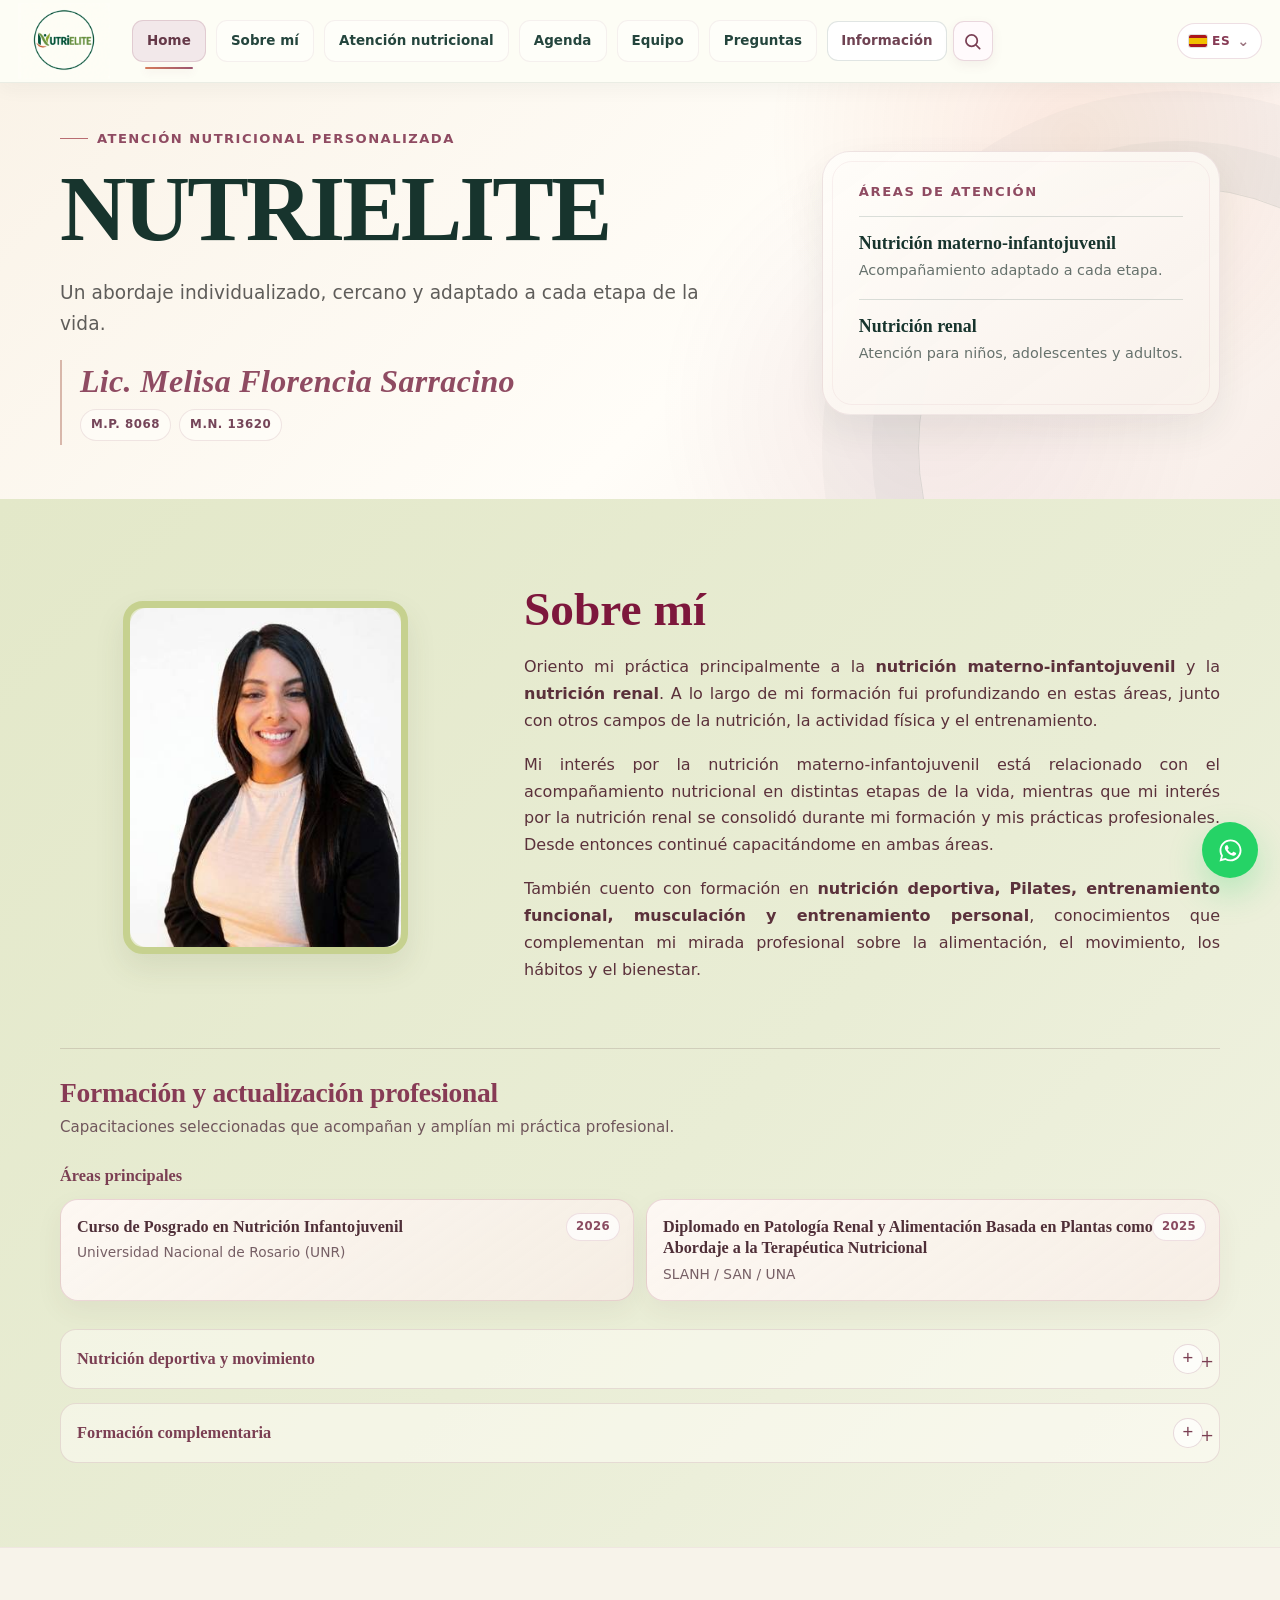
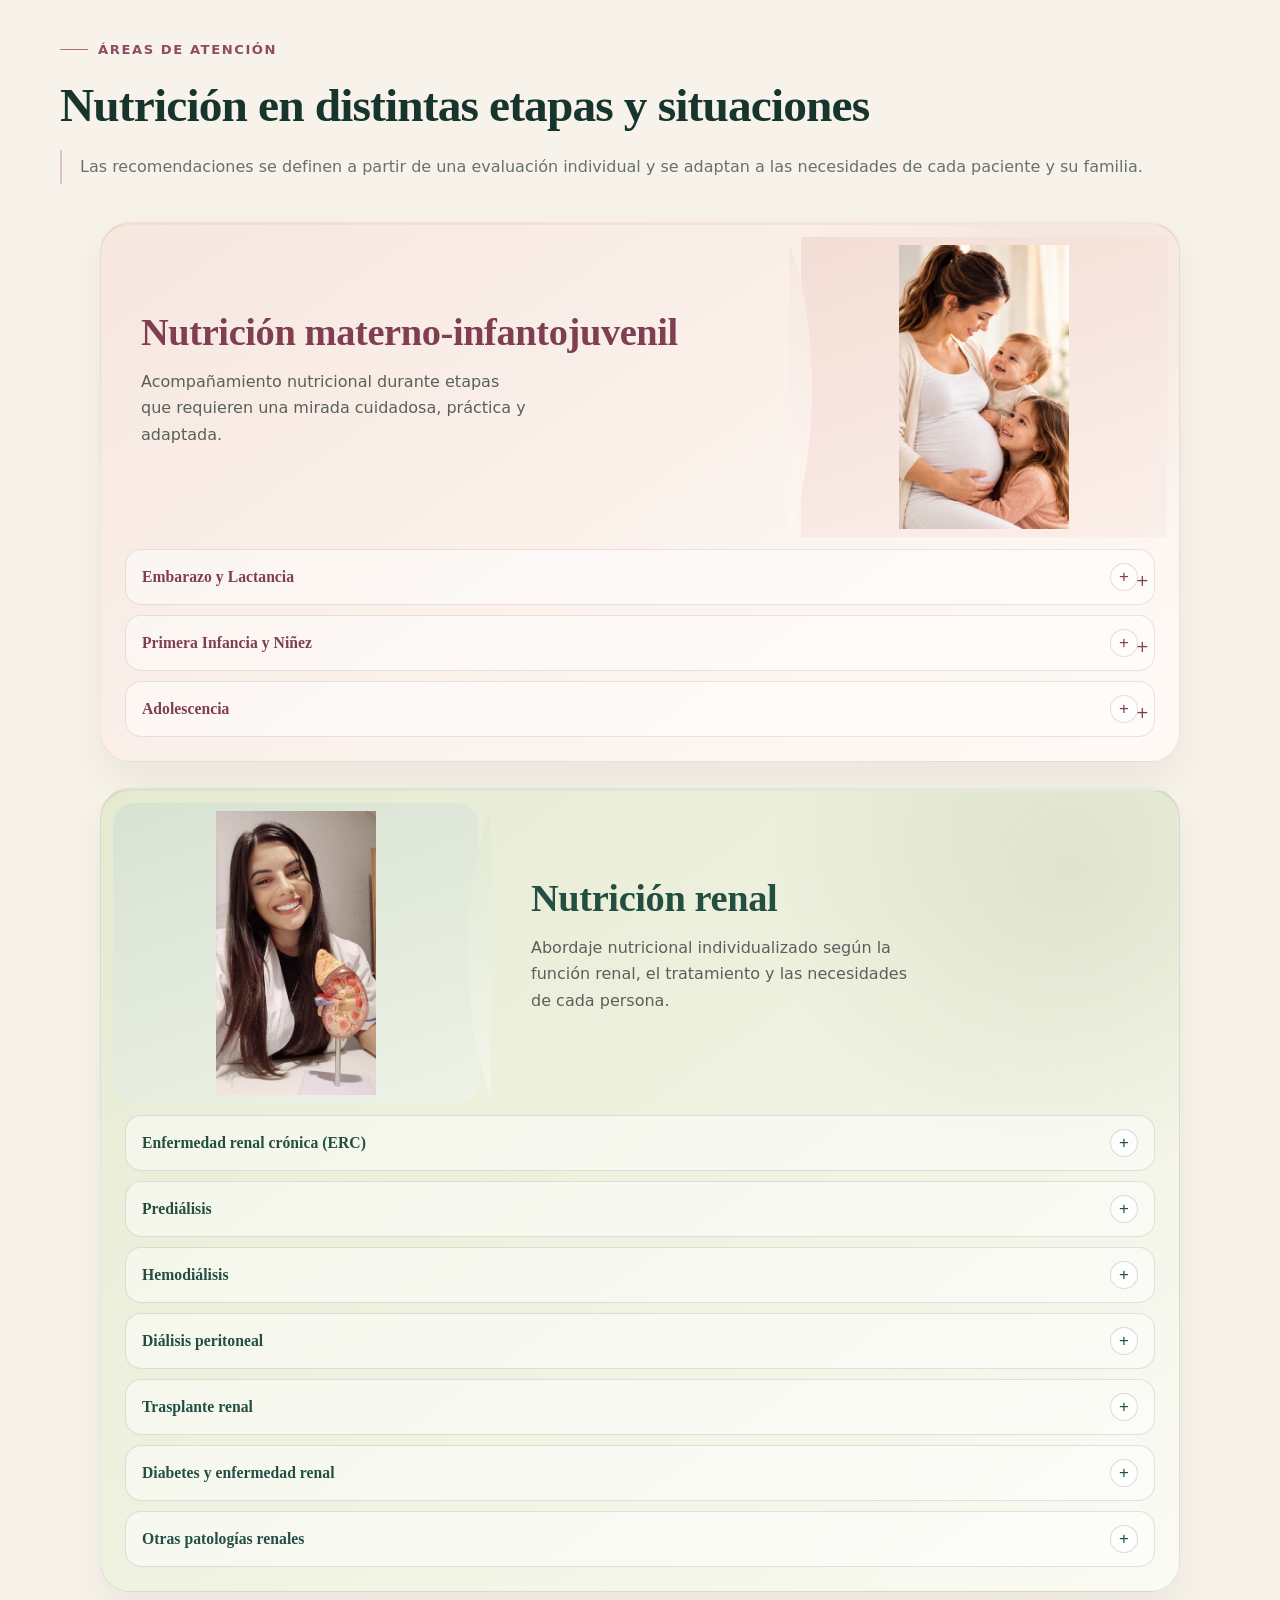
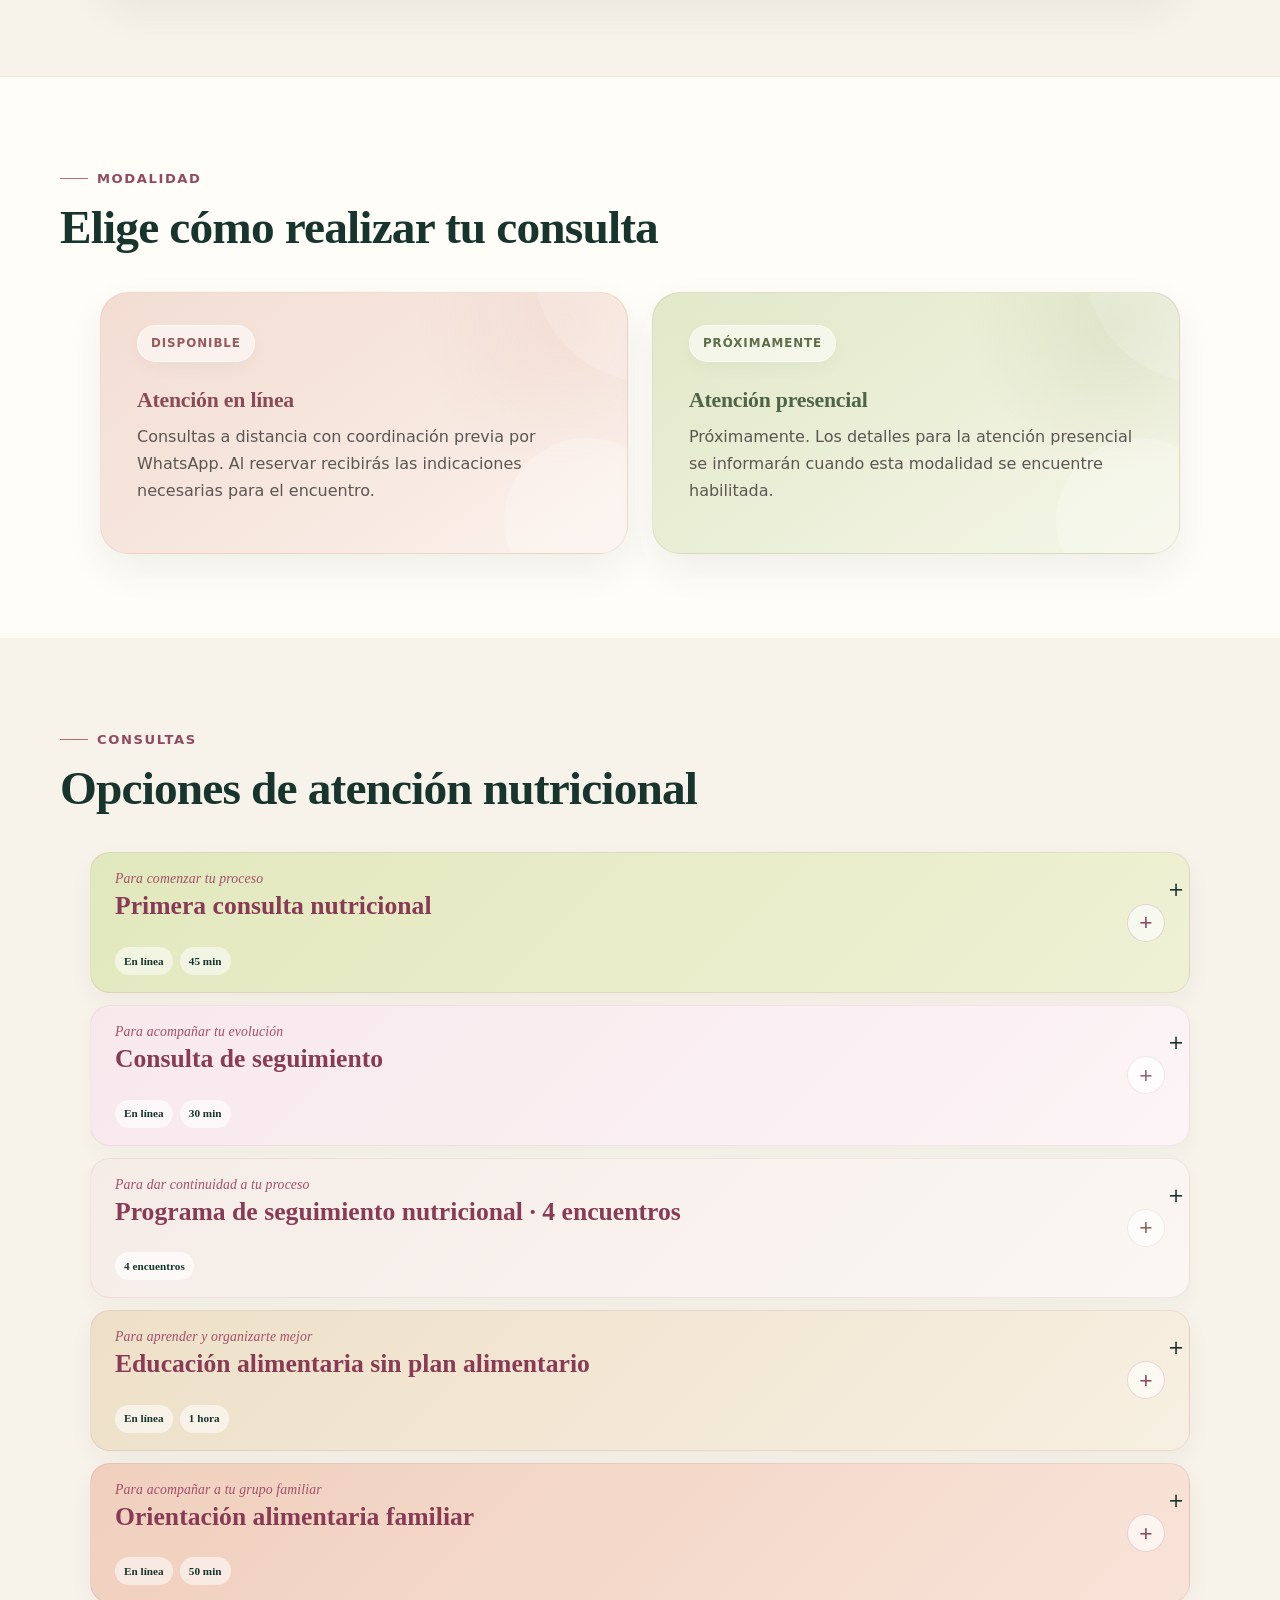
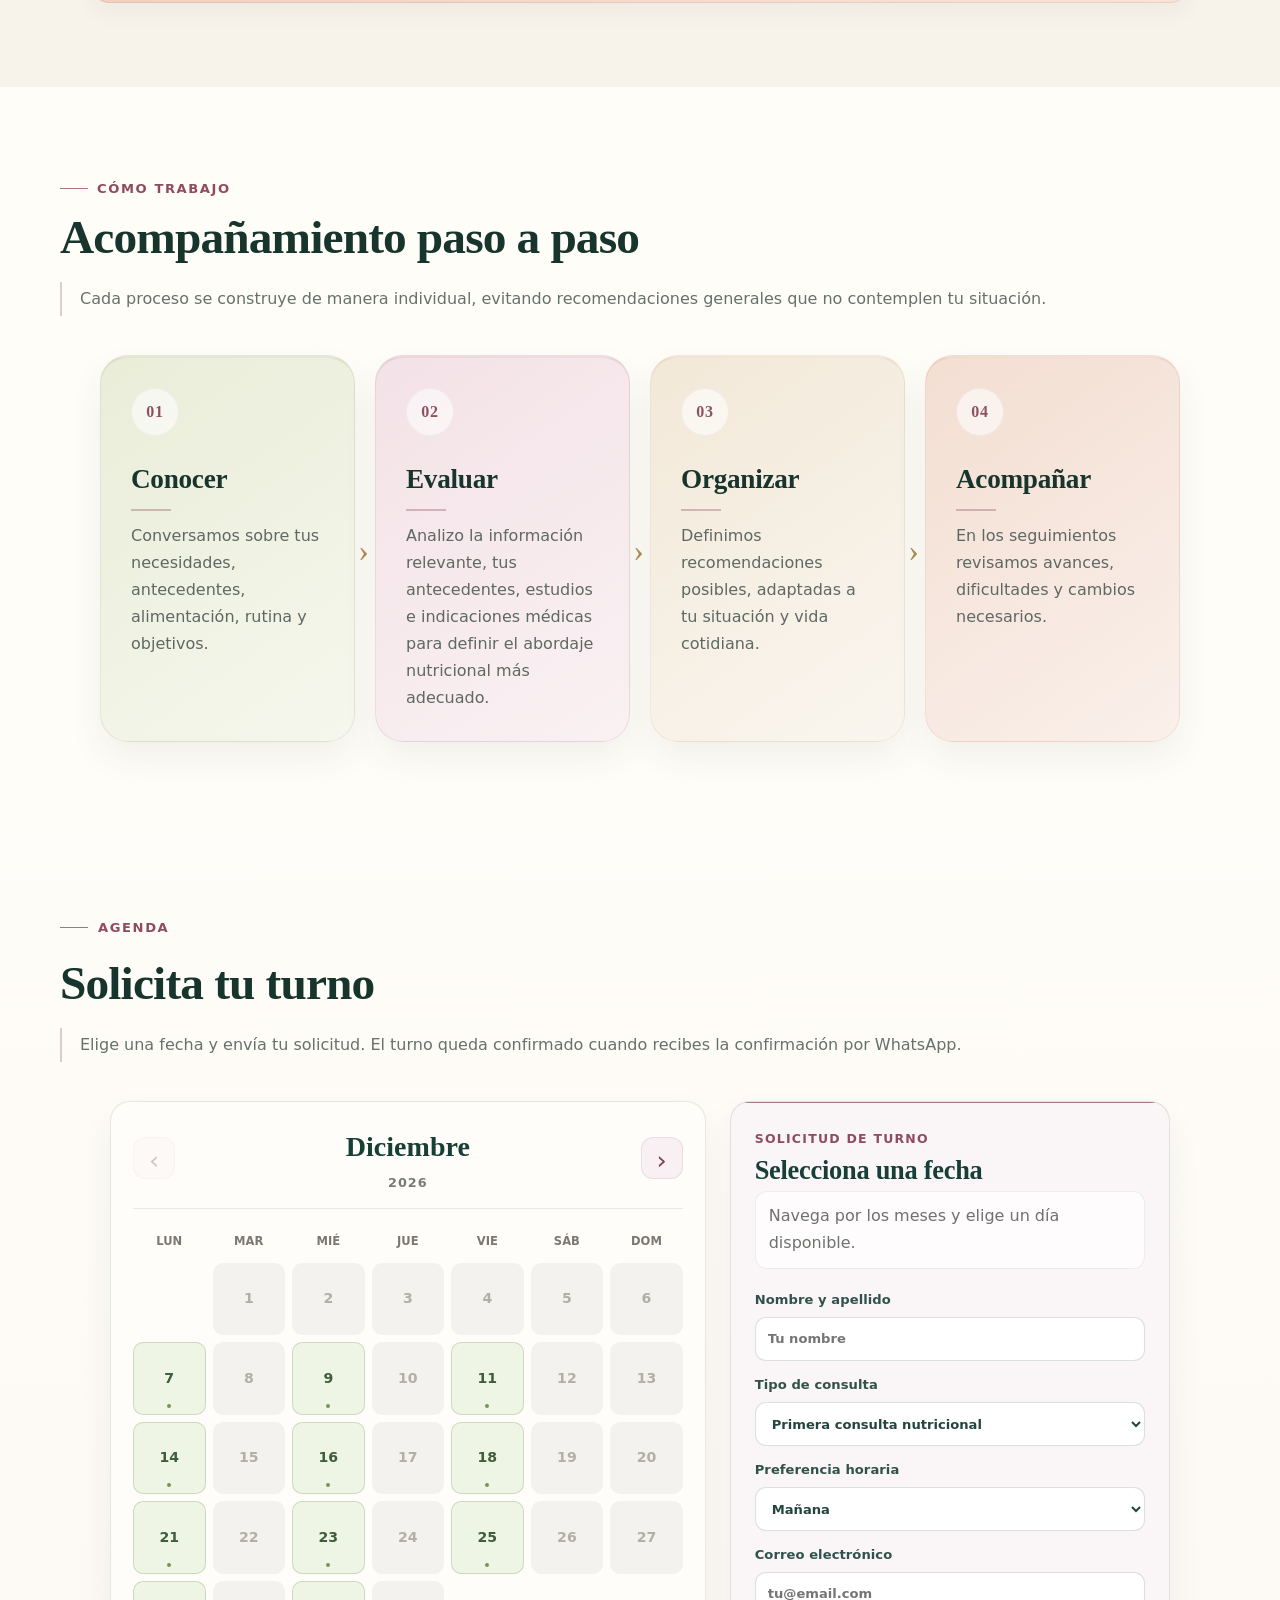
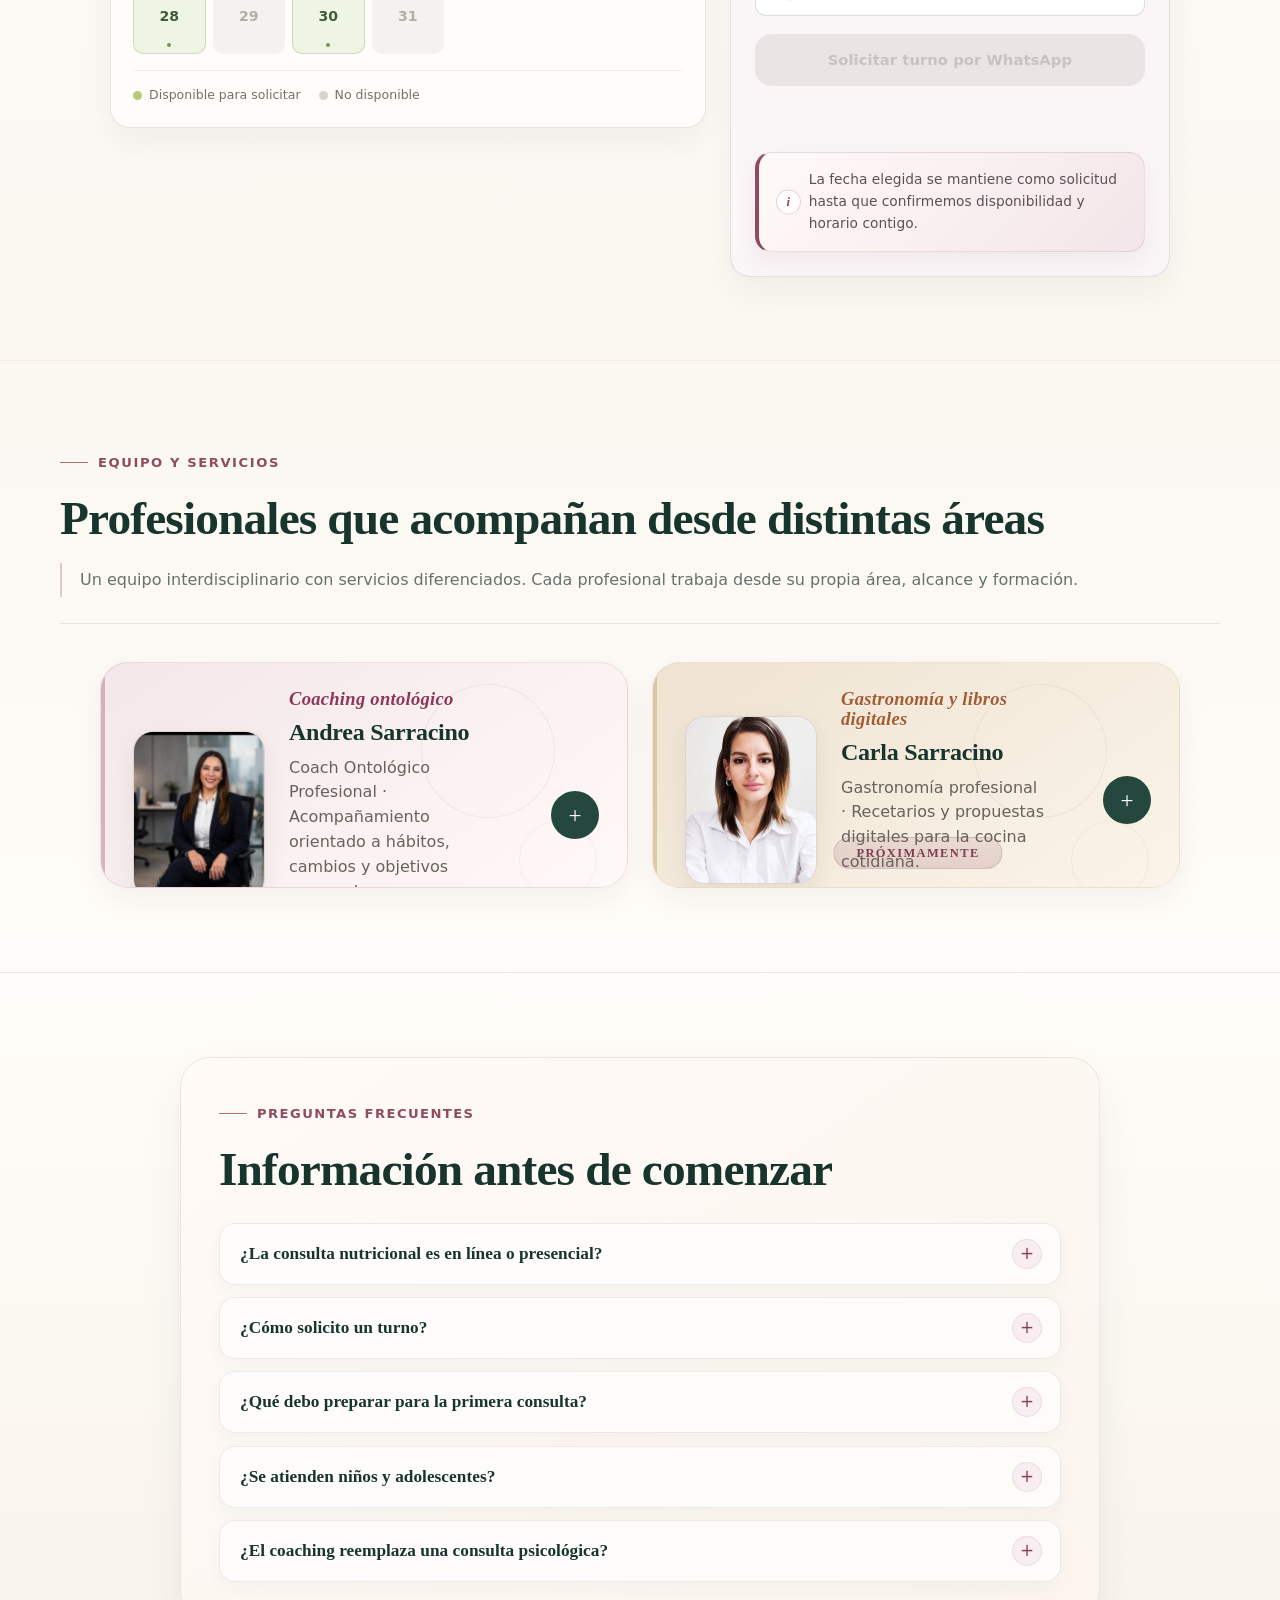
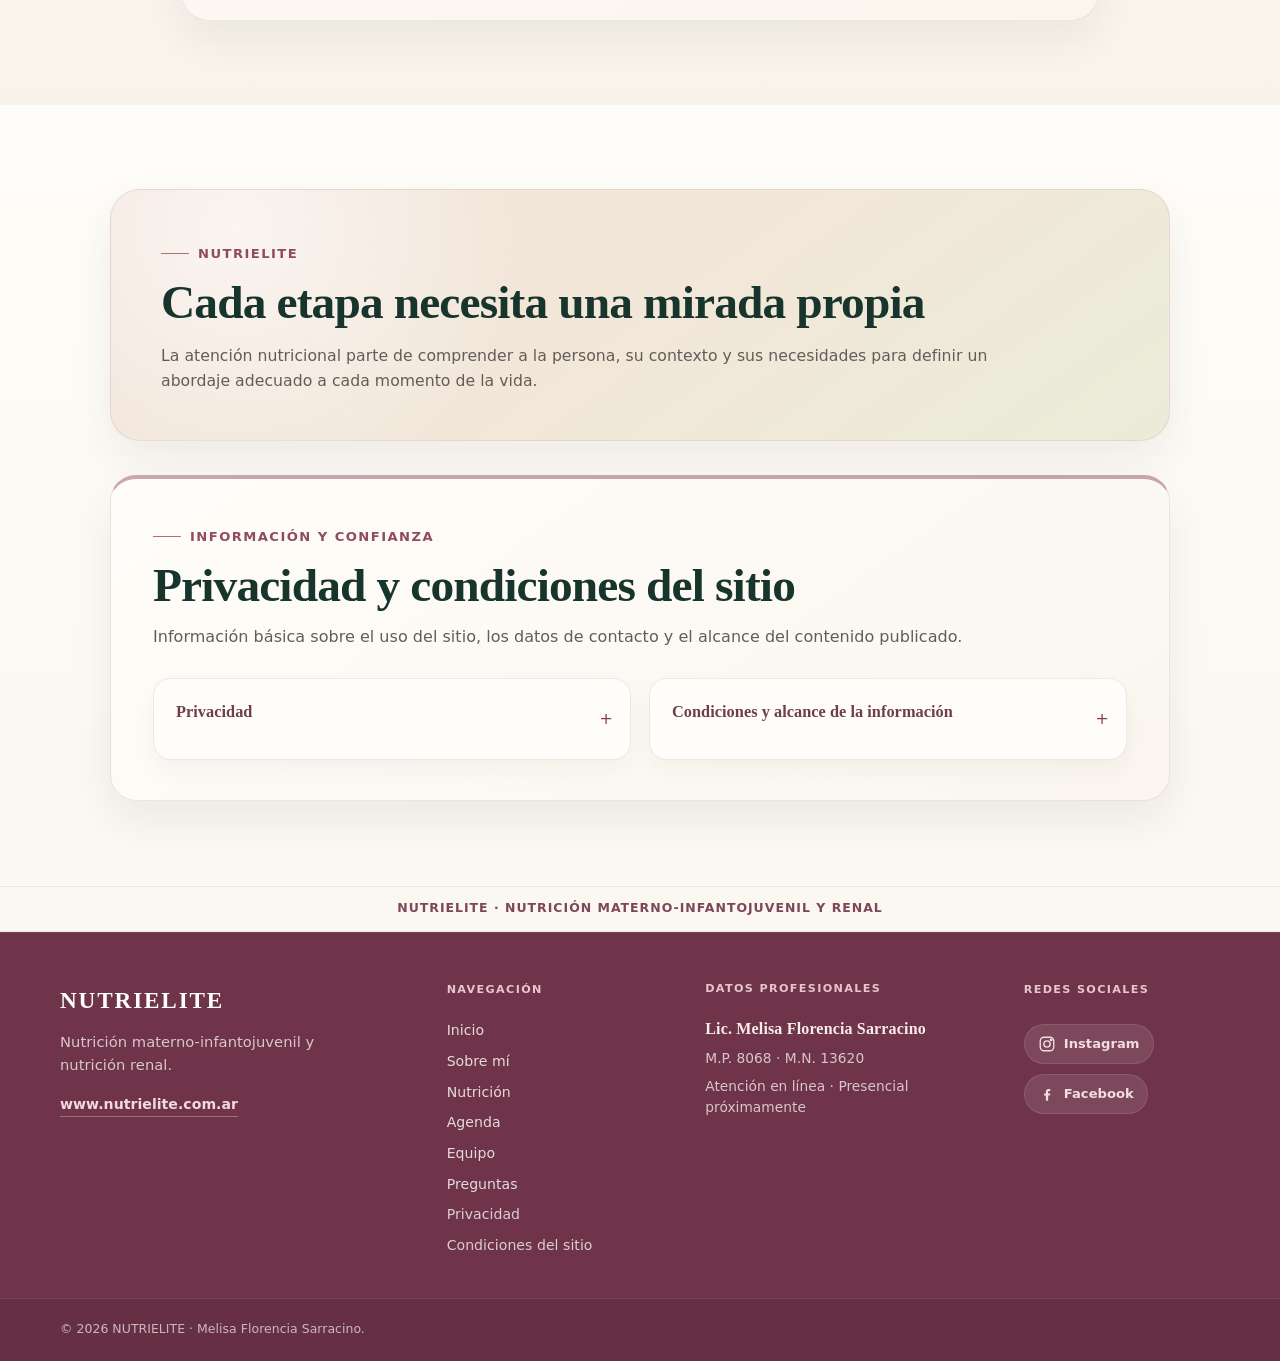
==== commit d883abd6: "Mover modalidad y duración debajo del título" ====
--- a/index.html
+++ b/index.html
@@ -10560,6 +10560,28 @@
     box-shadow:none!important;
   }
 }
+
+    /* CONSULT META LEFT UNDER TITLE */
+    #consultas .consult-option-summary{
+      grid-template-columns:minmax(0,1fr) 42px !important;
+      grid-template-rows:auto auto;
+      align-items:center;
+    }
+    #consultas .consult-option-summary .consult-option-main{
+      grid-column:1;
+      grid-row:1;
+    }
+    #consultas .consult-option-summary .consult-meta{
+      grid-column:1;
+      grid-row:2;
+      justify-content:flex-start !important;
+      margin:6px 0 0 !important;
+    }
+    #consultas .consult-option-summary .consult-option-toggle{
+      grid-column:2;
+      grid-row:1 / span 2;
+      align-self:center;
+    }
 </style>
 </head>
 <body>
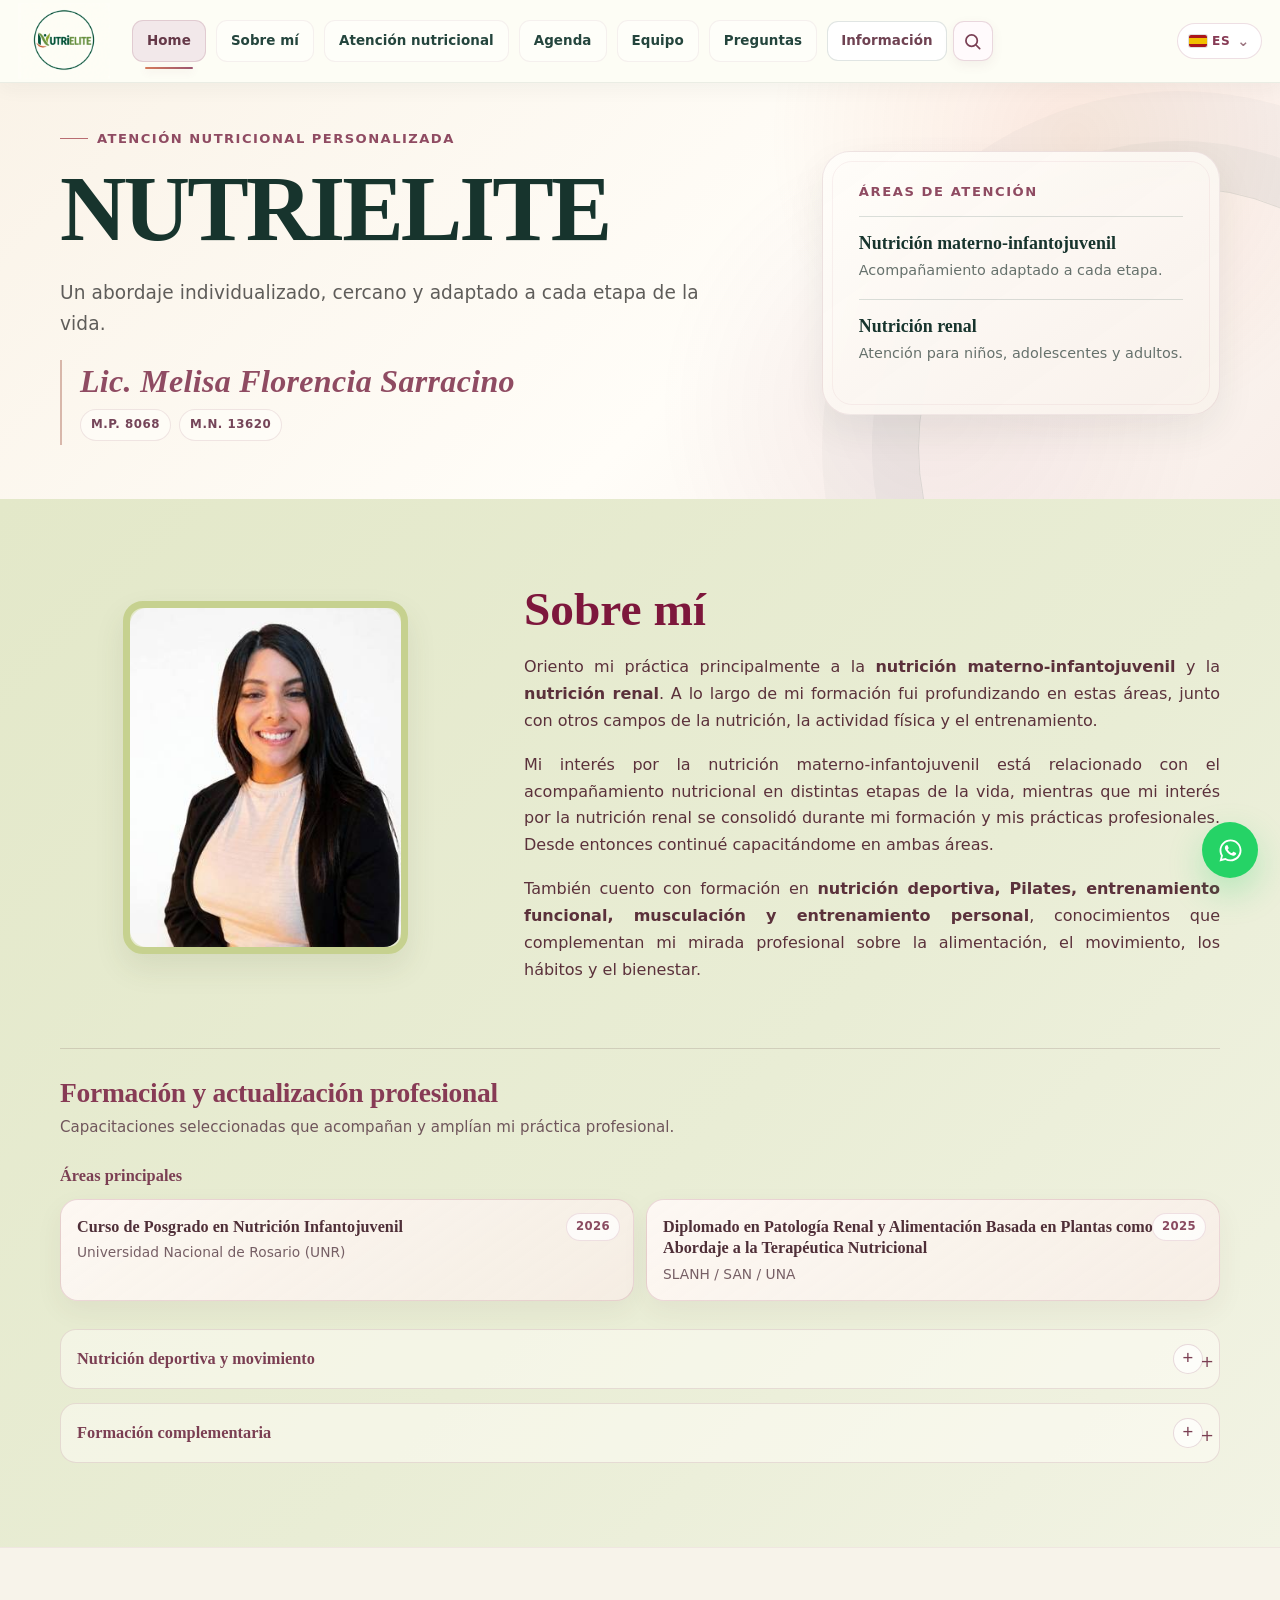
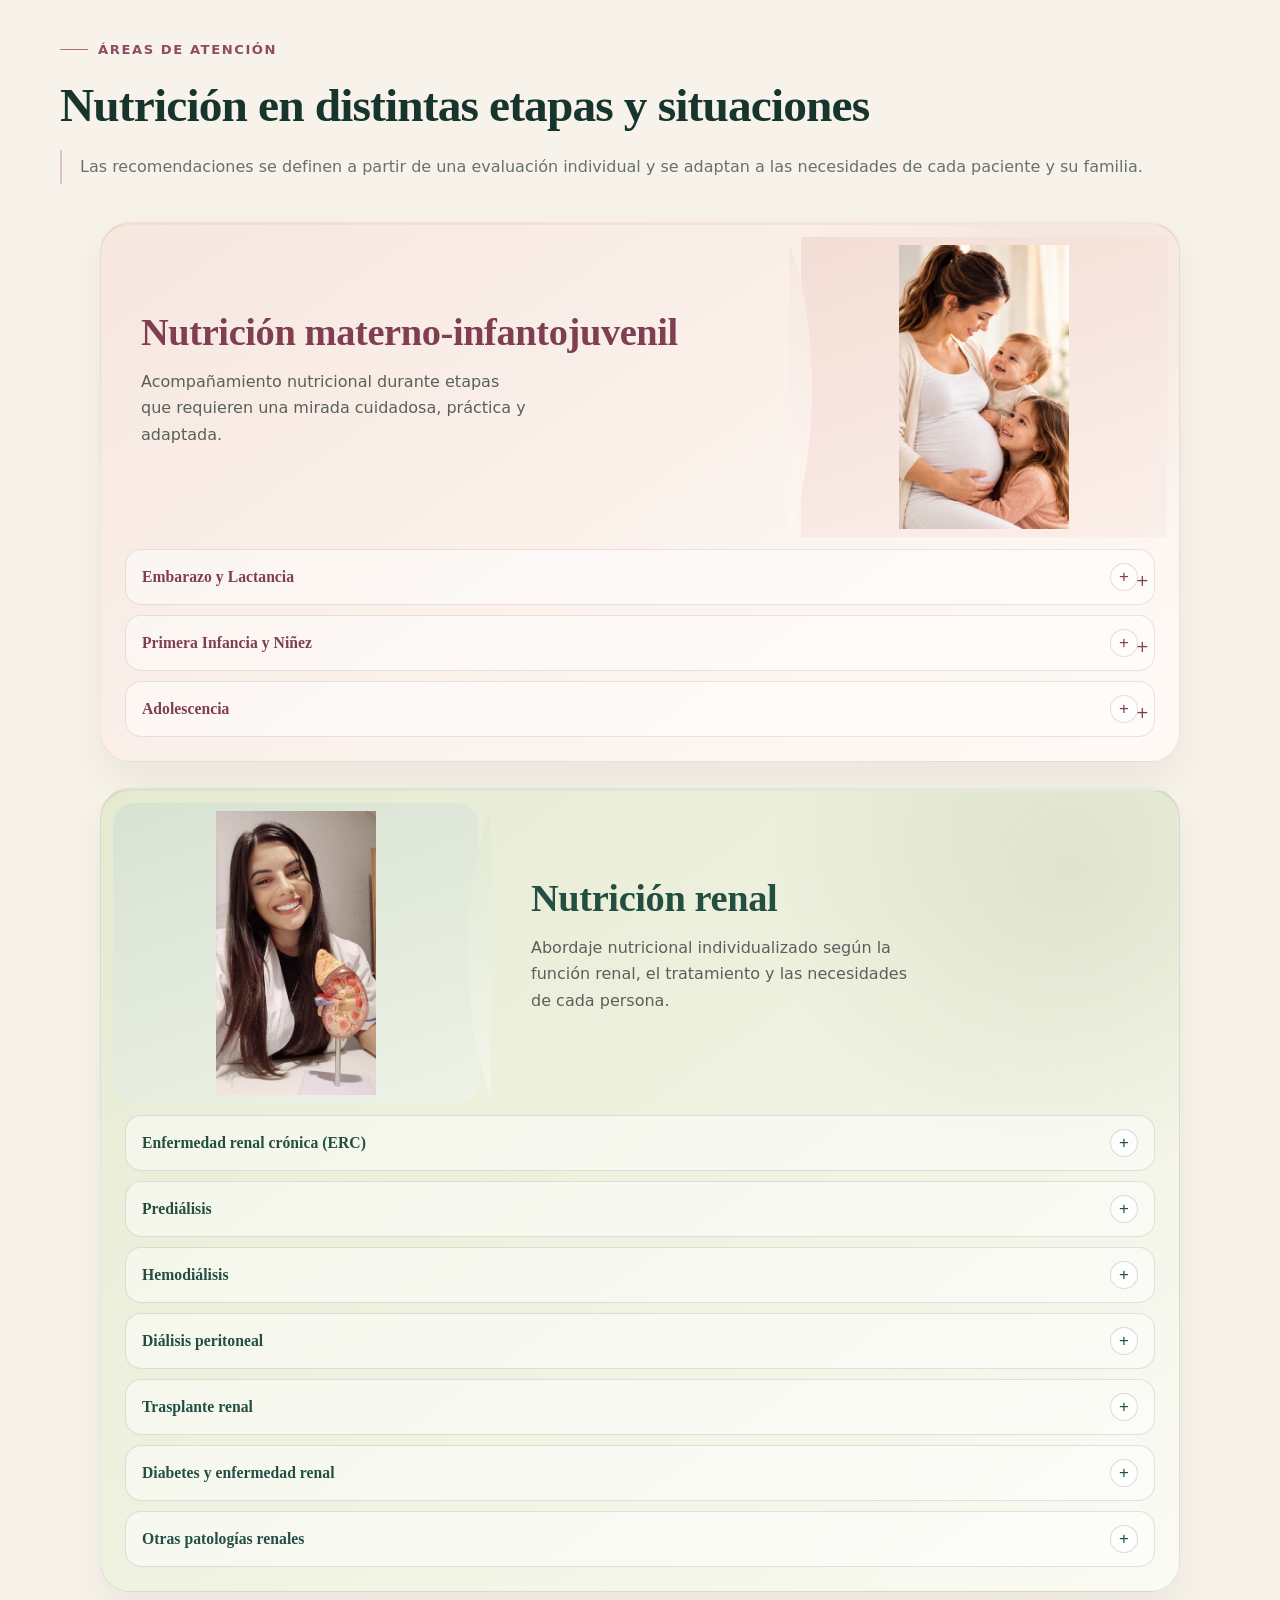
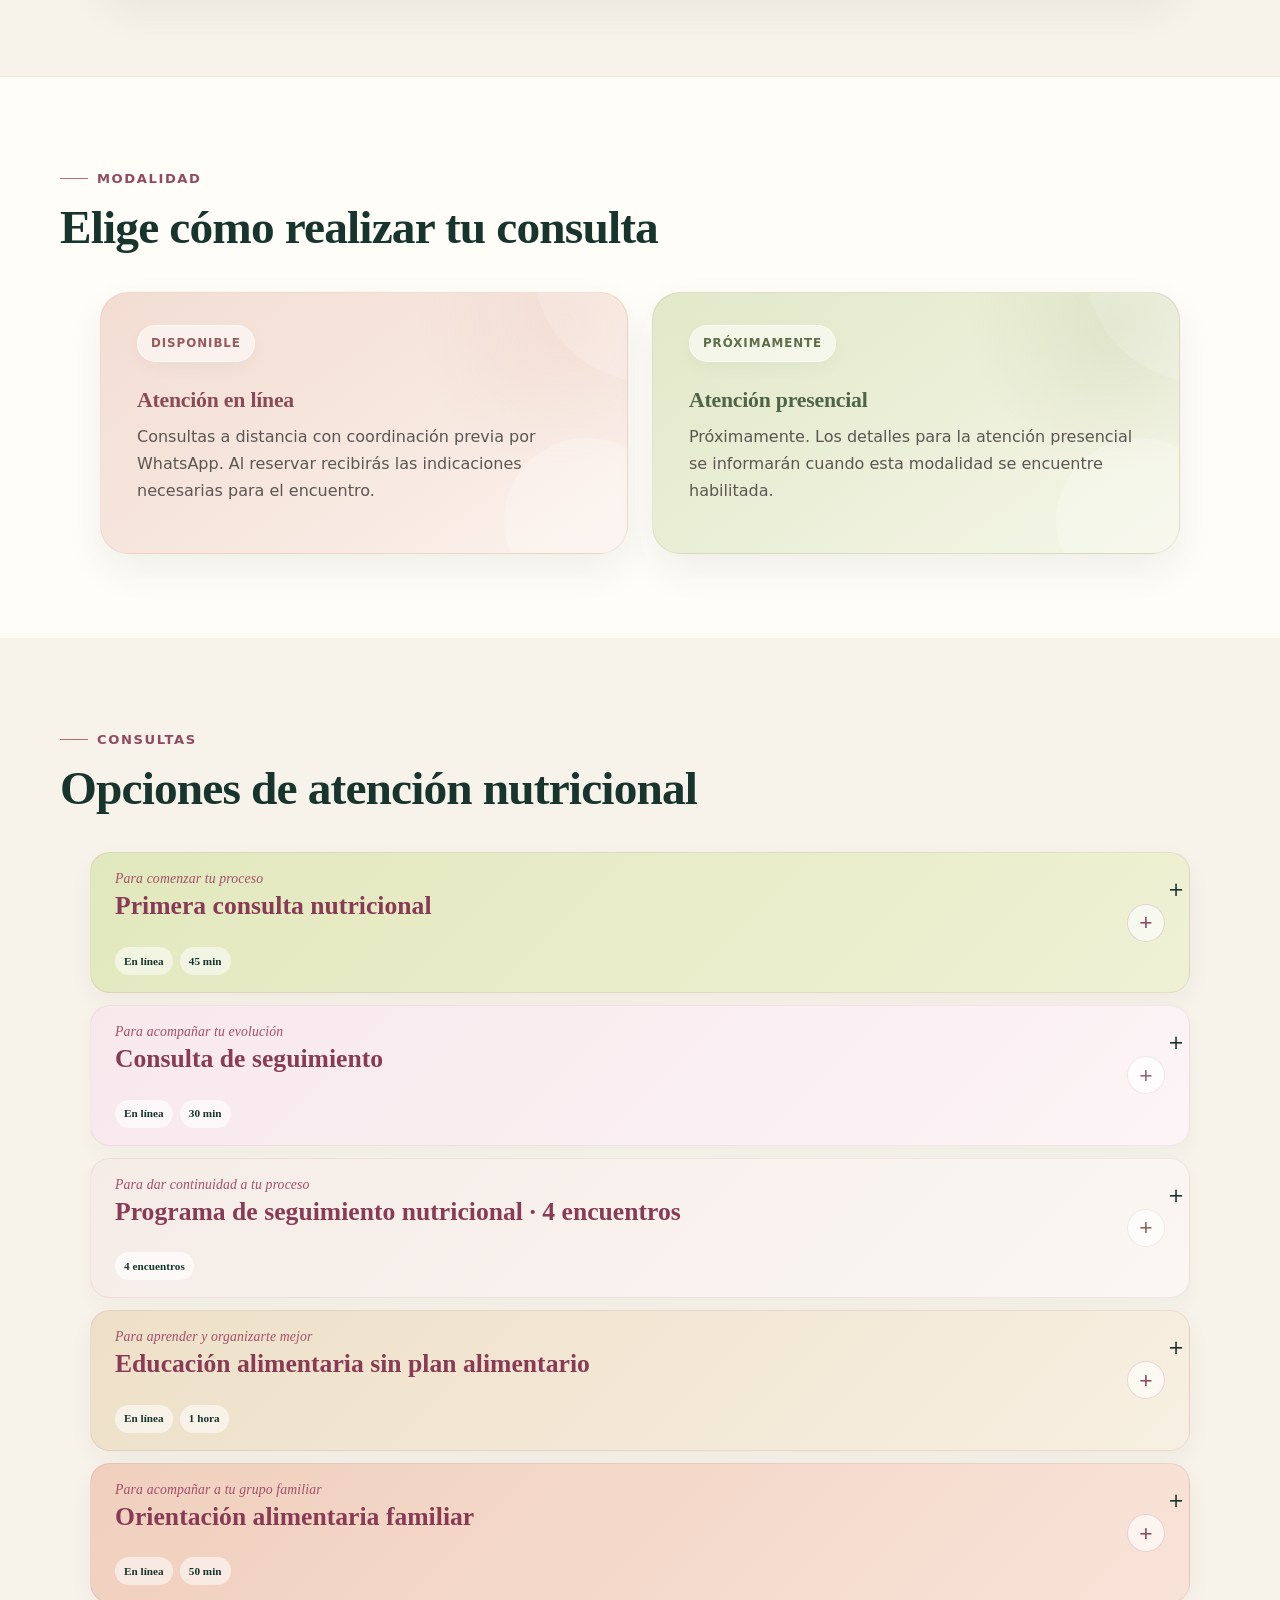
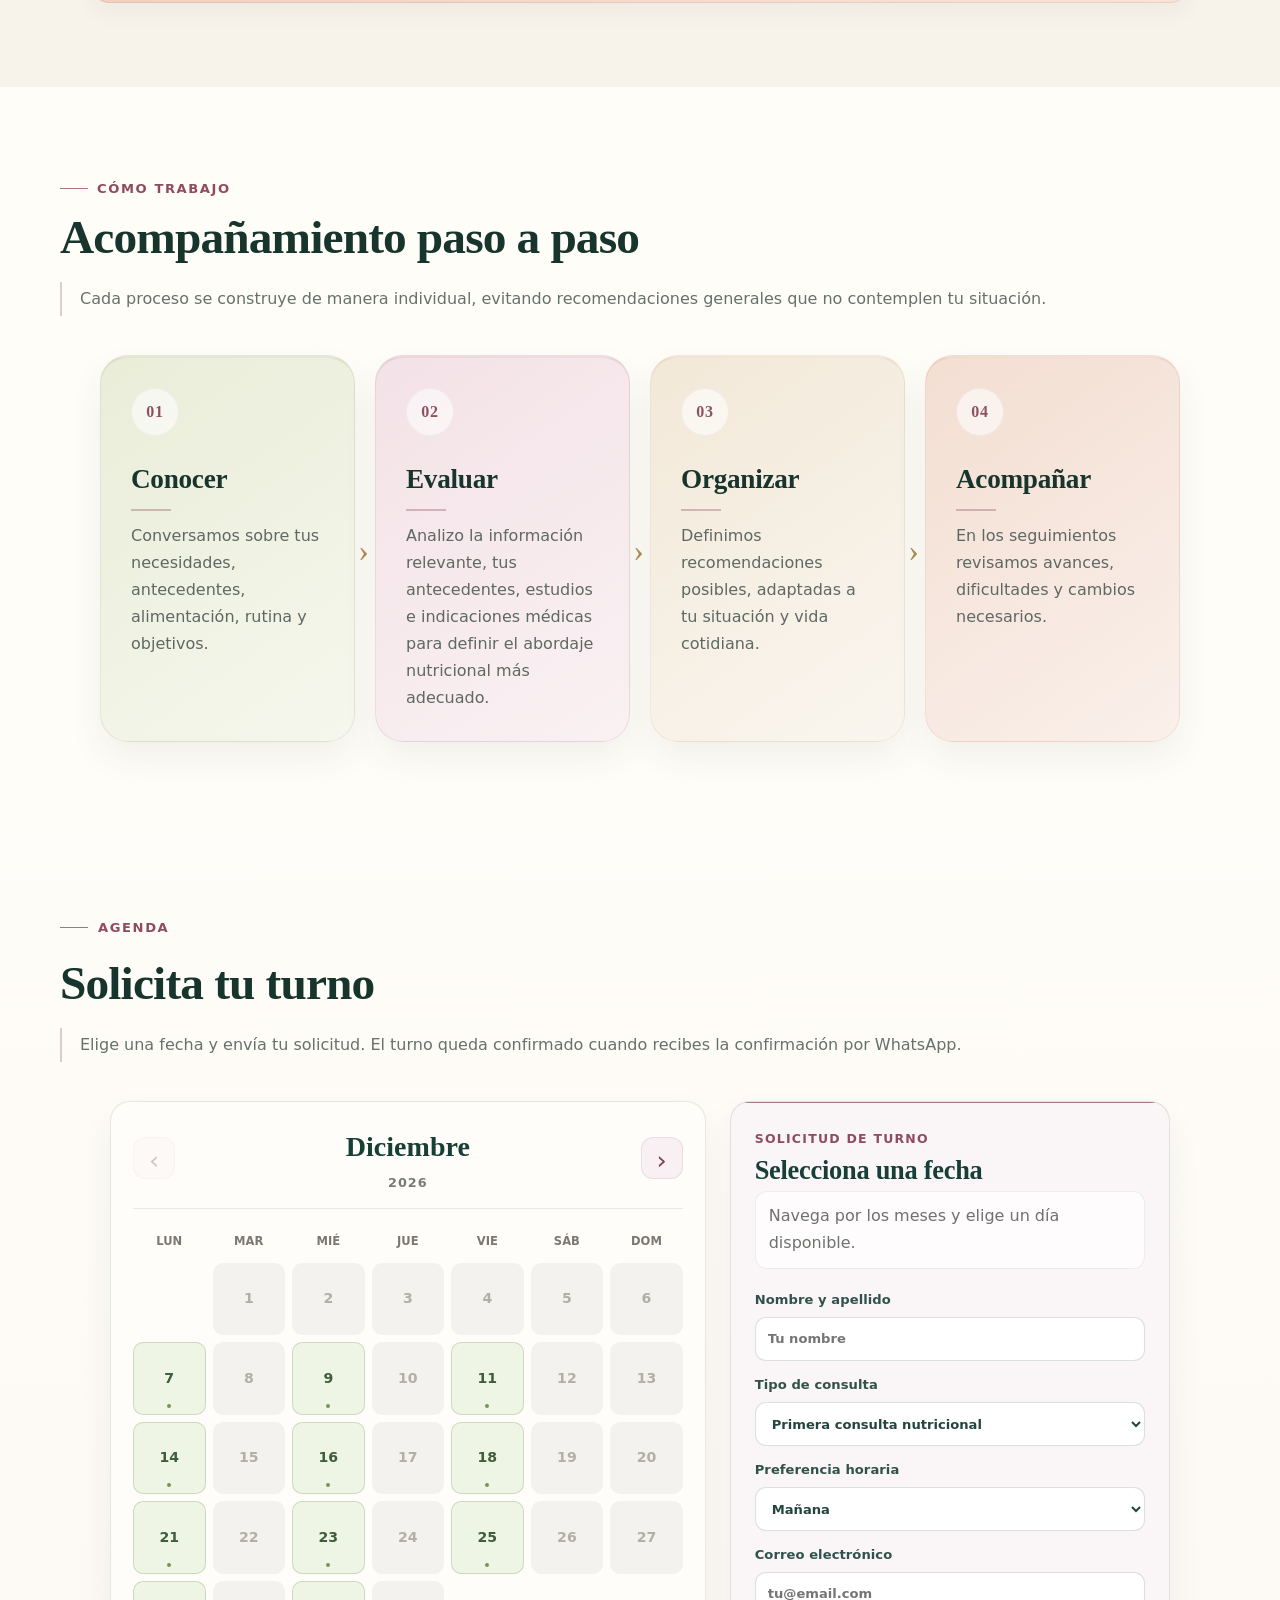
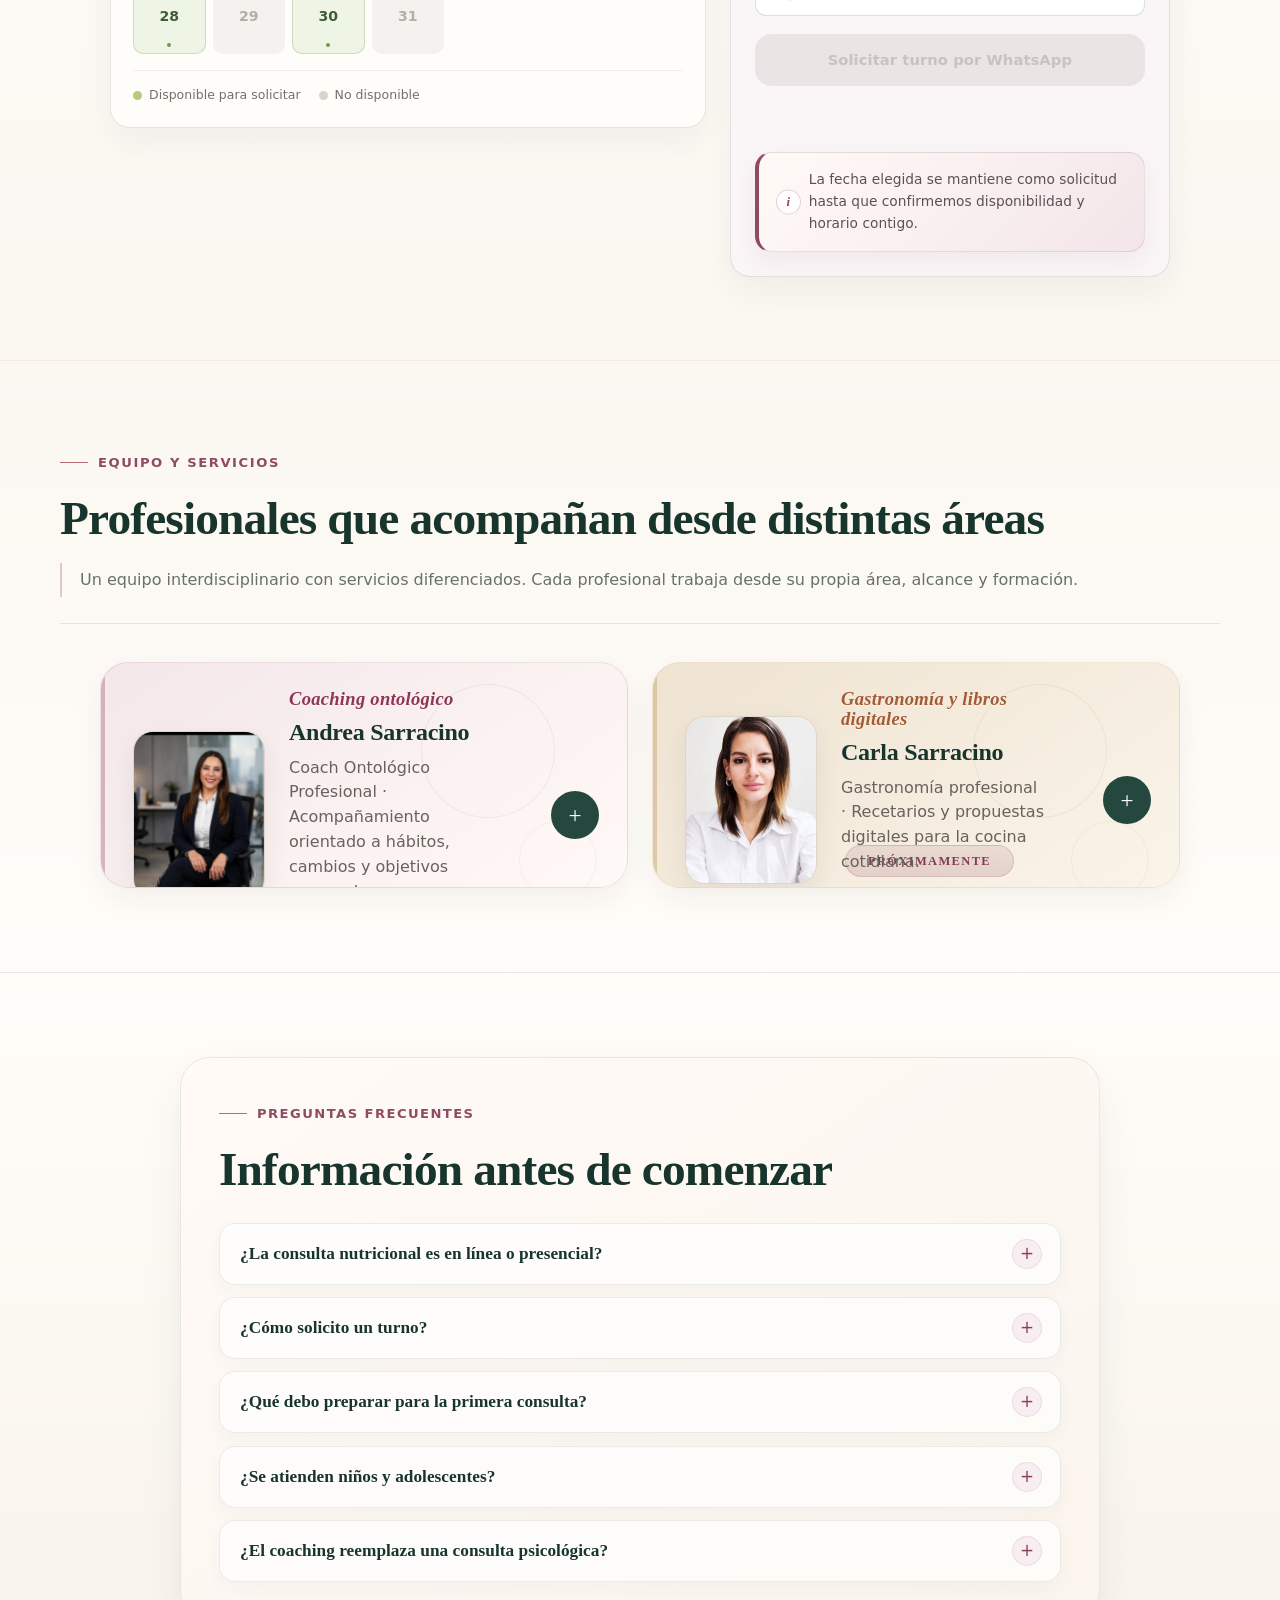
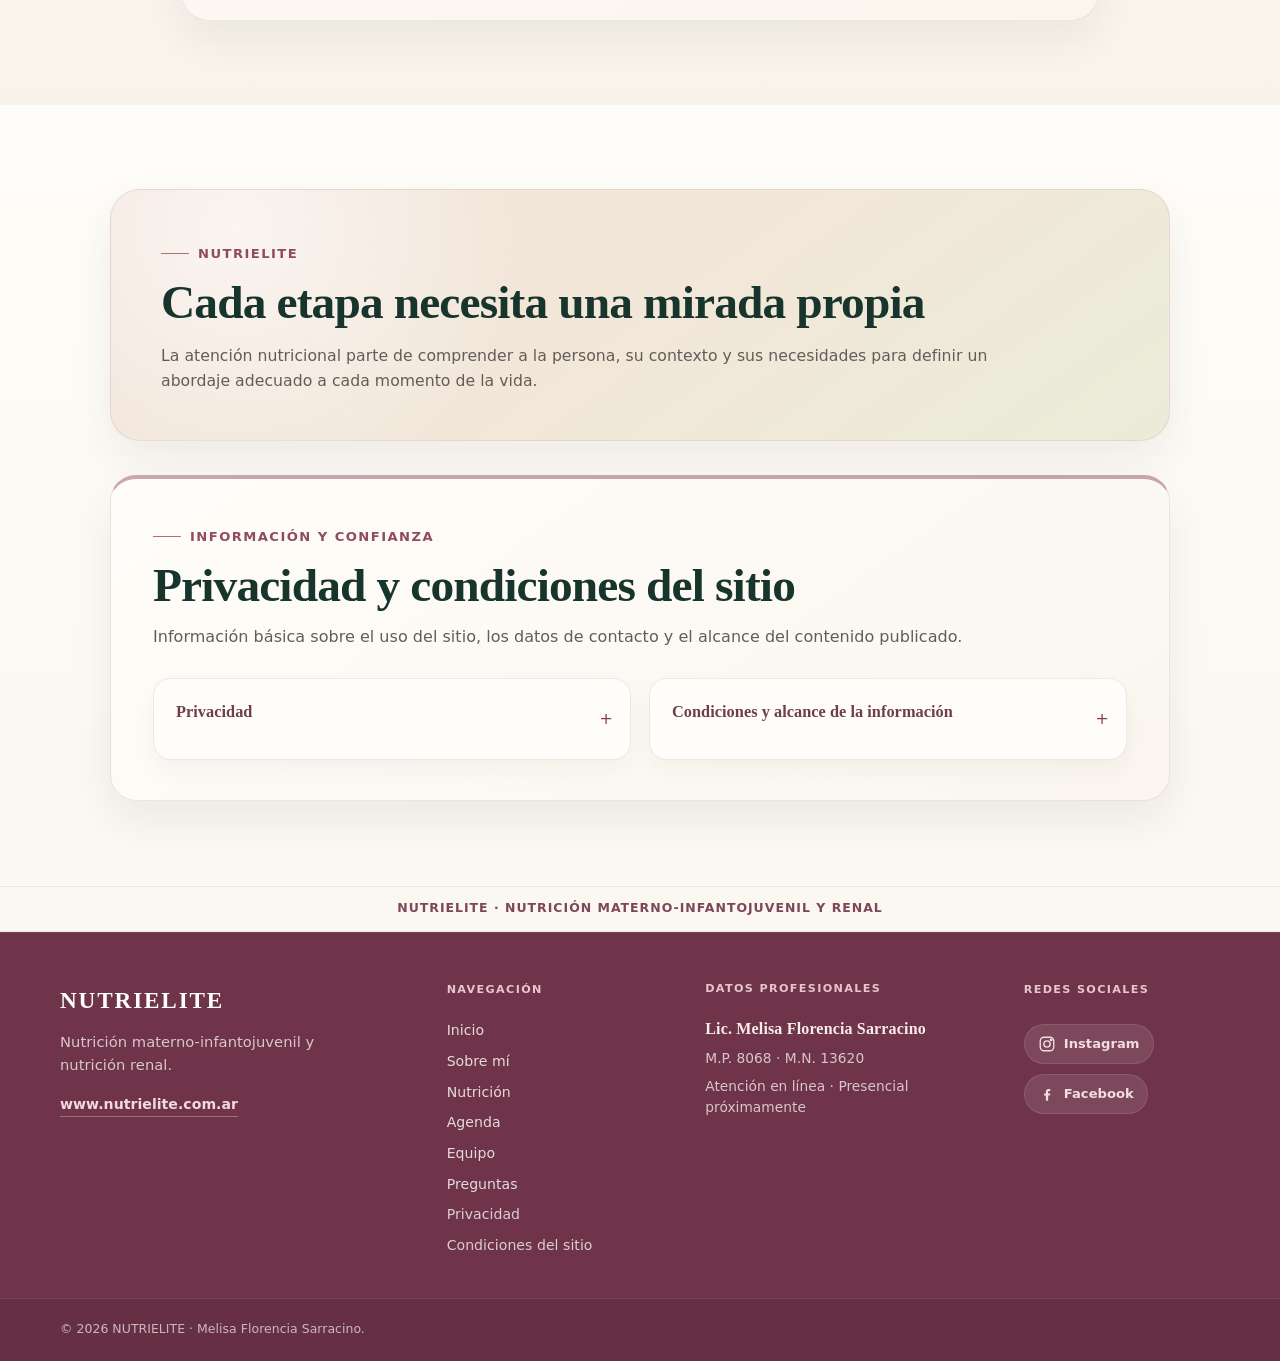
==== commit 3ff94bf6: "Corregir posición de Próximamente de Carla" ====
--- a/index.html
+++ b/index.html
@@ -10582,6 +10582,24 @@
       grid-row:1 / span 2;
       align-self:center;
     }
+</style>
+
+<style id="carla-coming-soon-position-fix">
+/* CARLA COMING SOON POSITION FIX 2026-10-02 */
+#equipo .proposal-card-kitchen .proposal-summary .coming{
+  left:36% !important;
+  bottom:10px !important;
+  transform:none !important;
+  margin:0 !important;
+  white-space:nowrap !important;
+}
+@media(max-width:720px){
+  #equipo .proposal-card-kitchen .proposal-summary .coming{
+    left:36% !important;
+    bottom:10px !important;
+    transform:none !important;
+  }
+}
 </style>
 </head>
 <body>
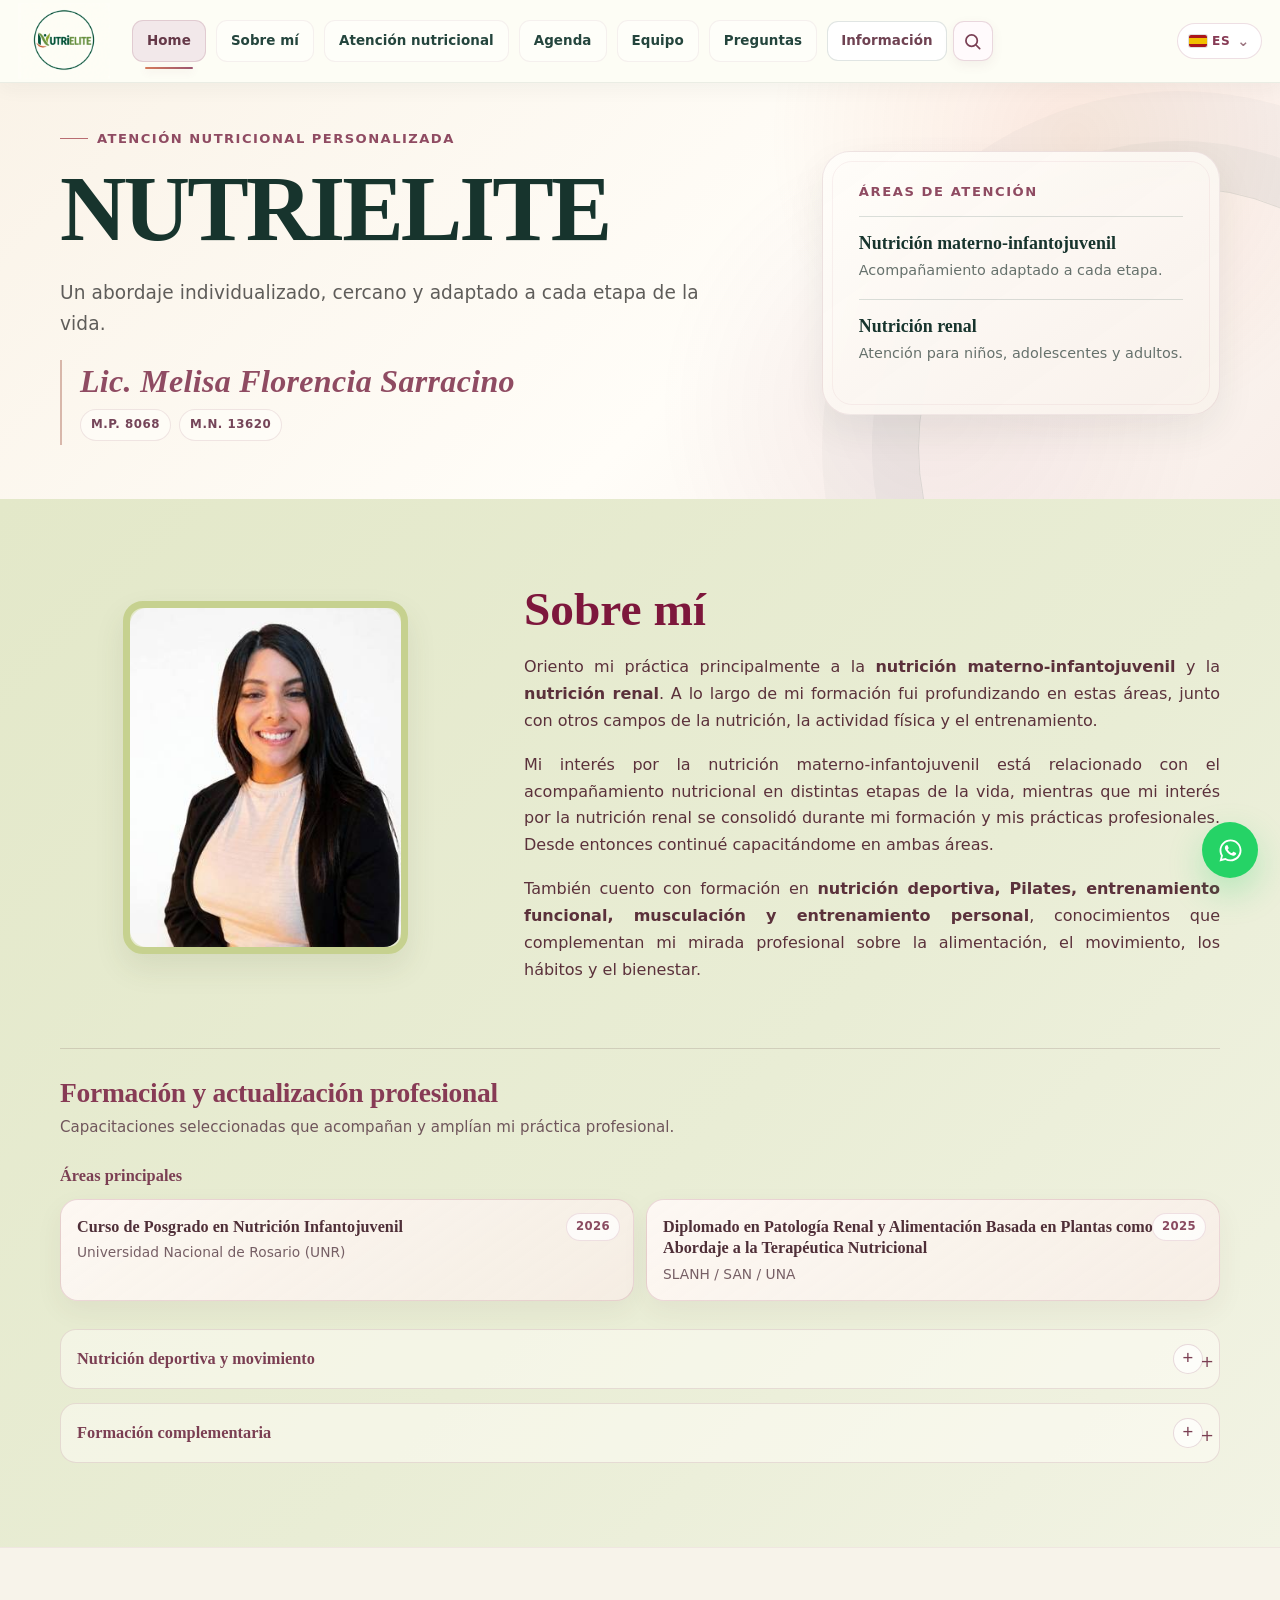
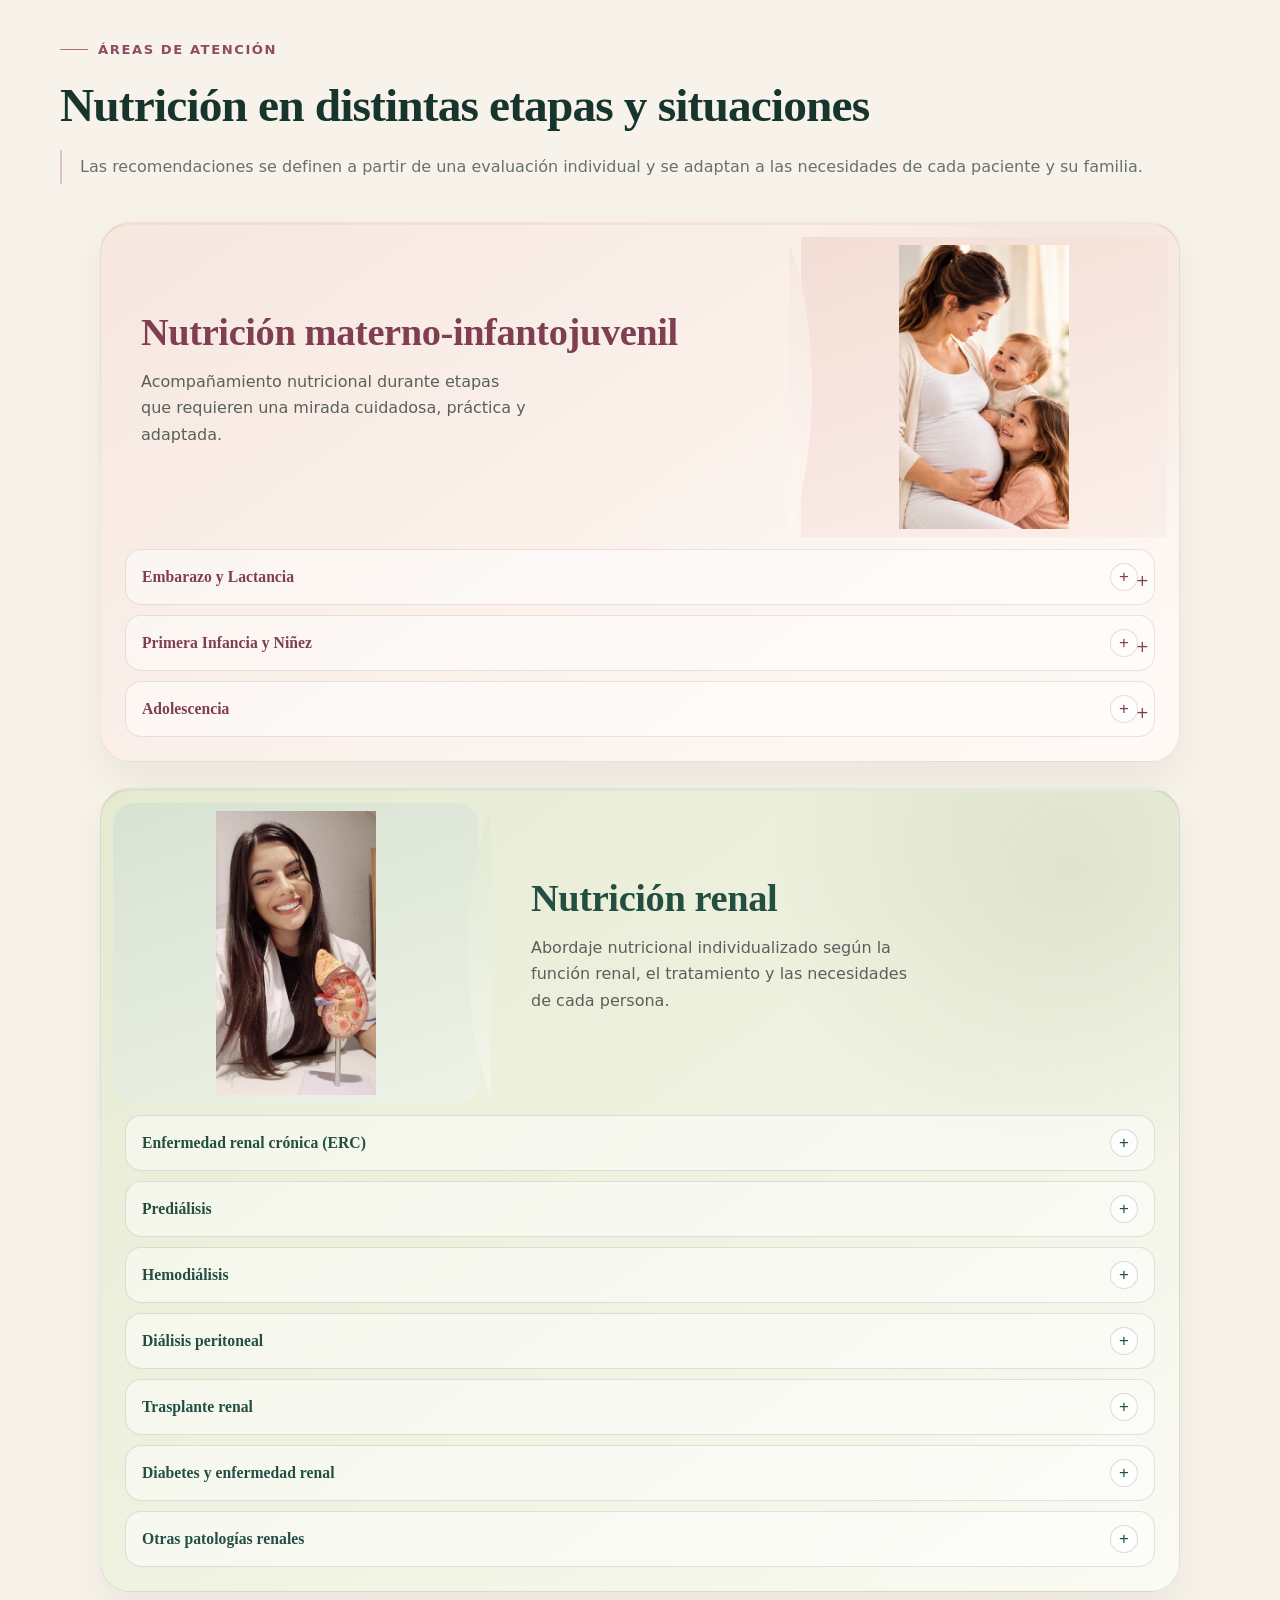
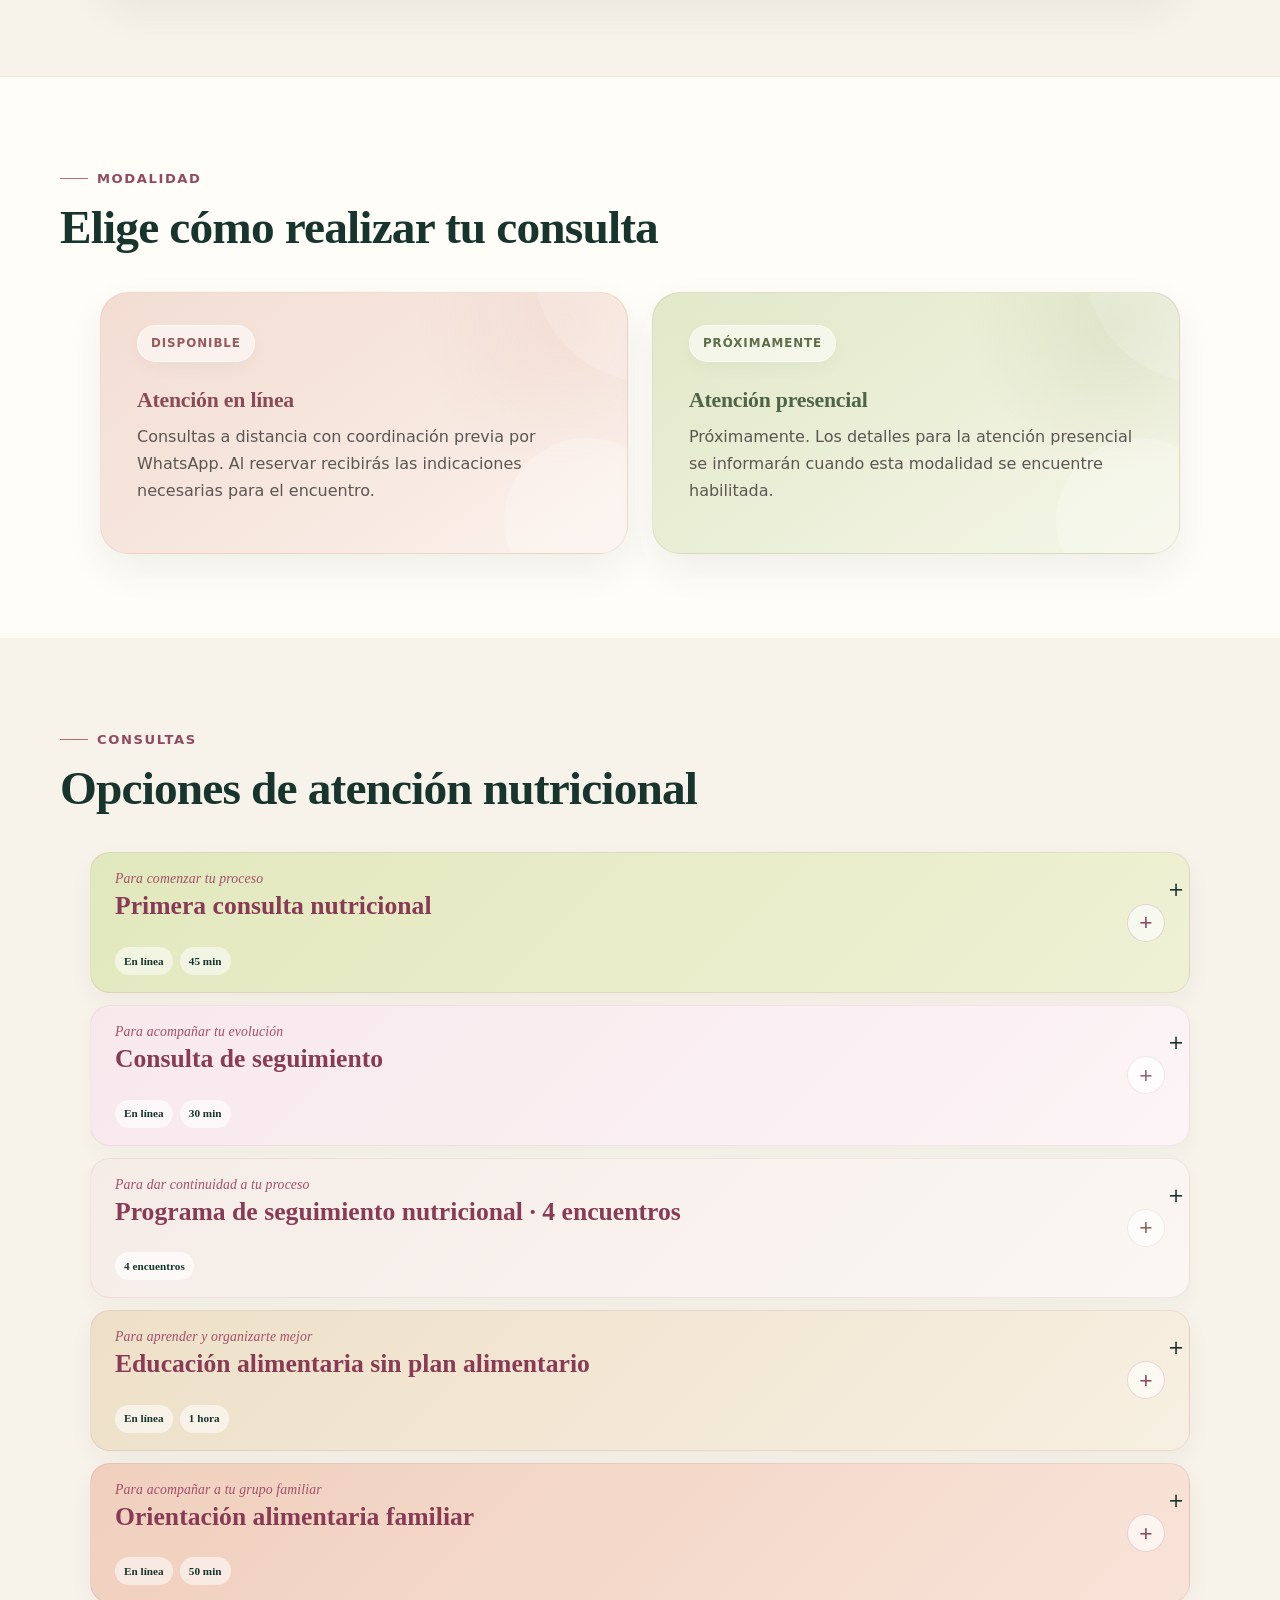
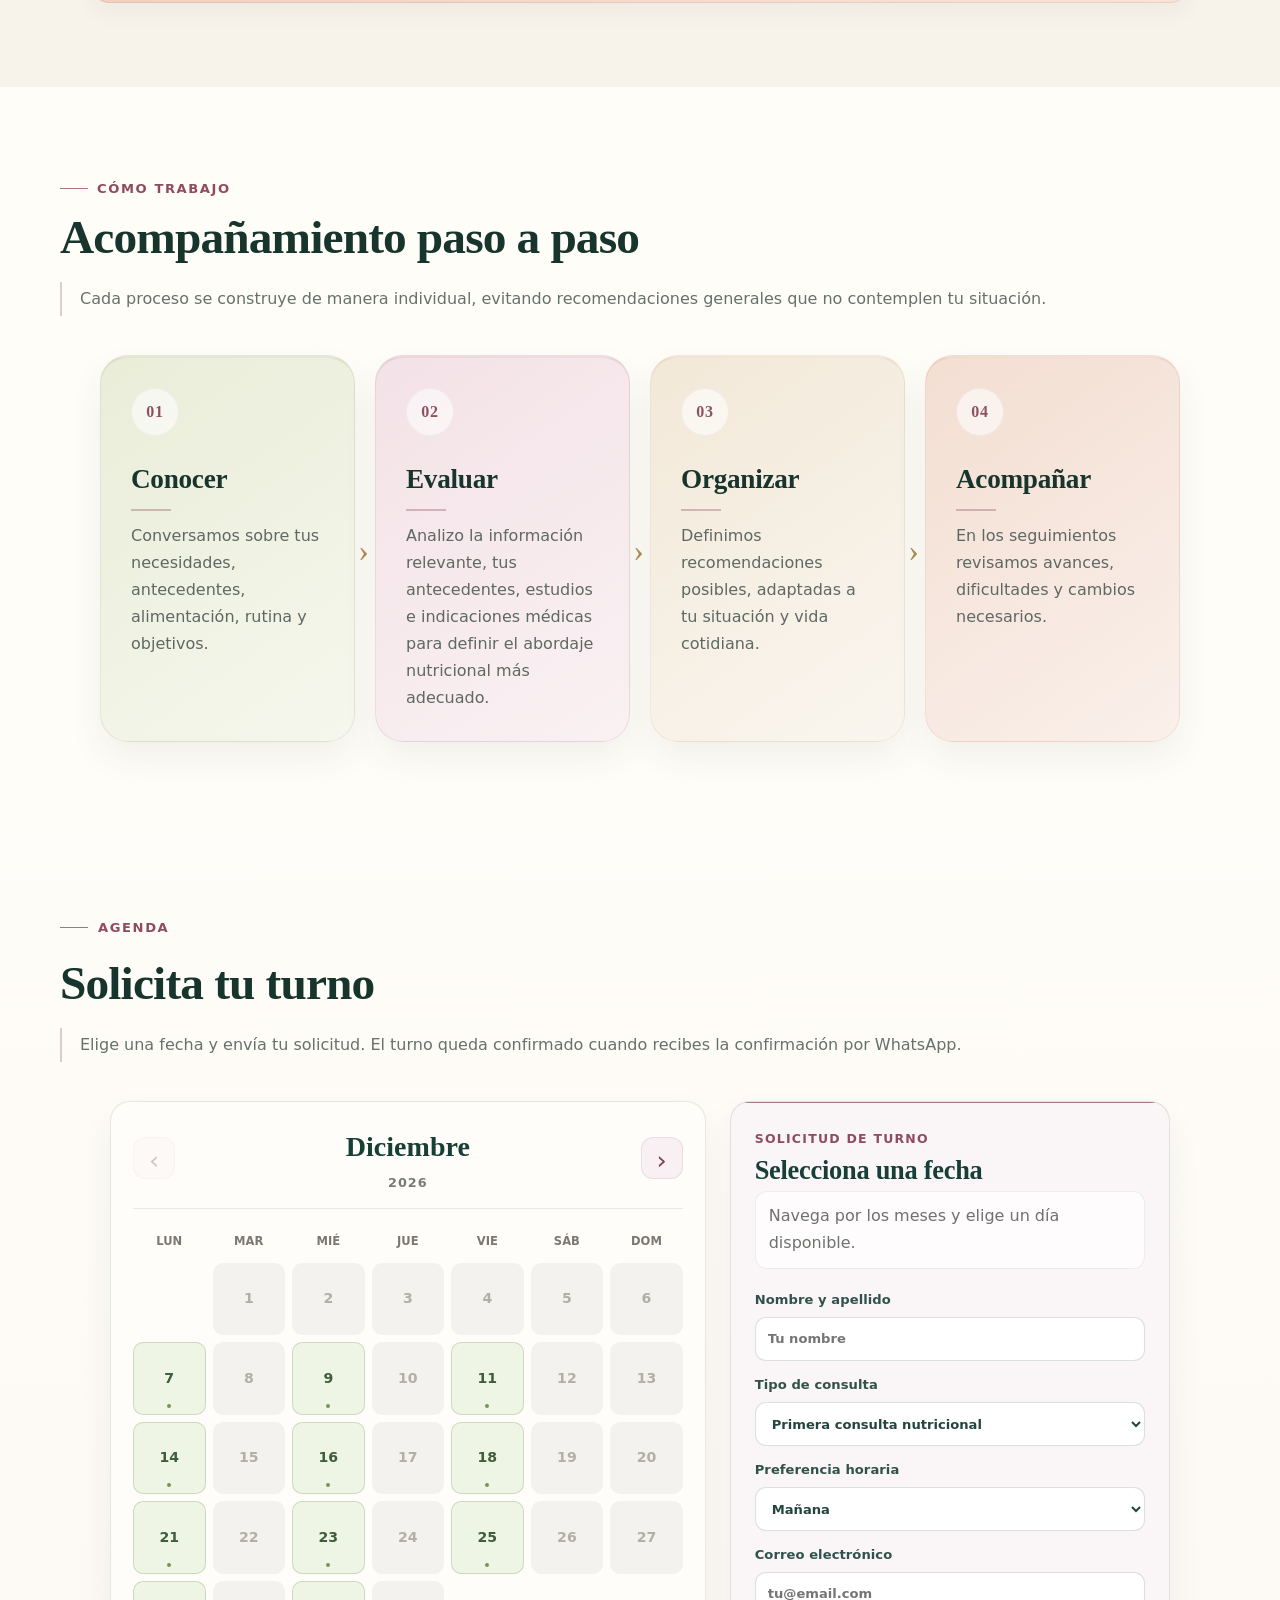
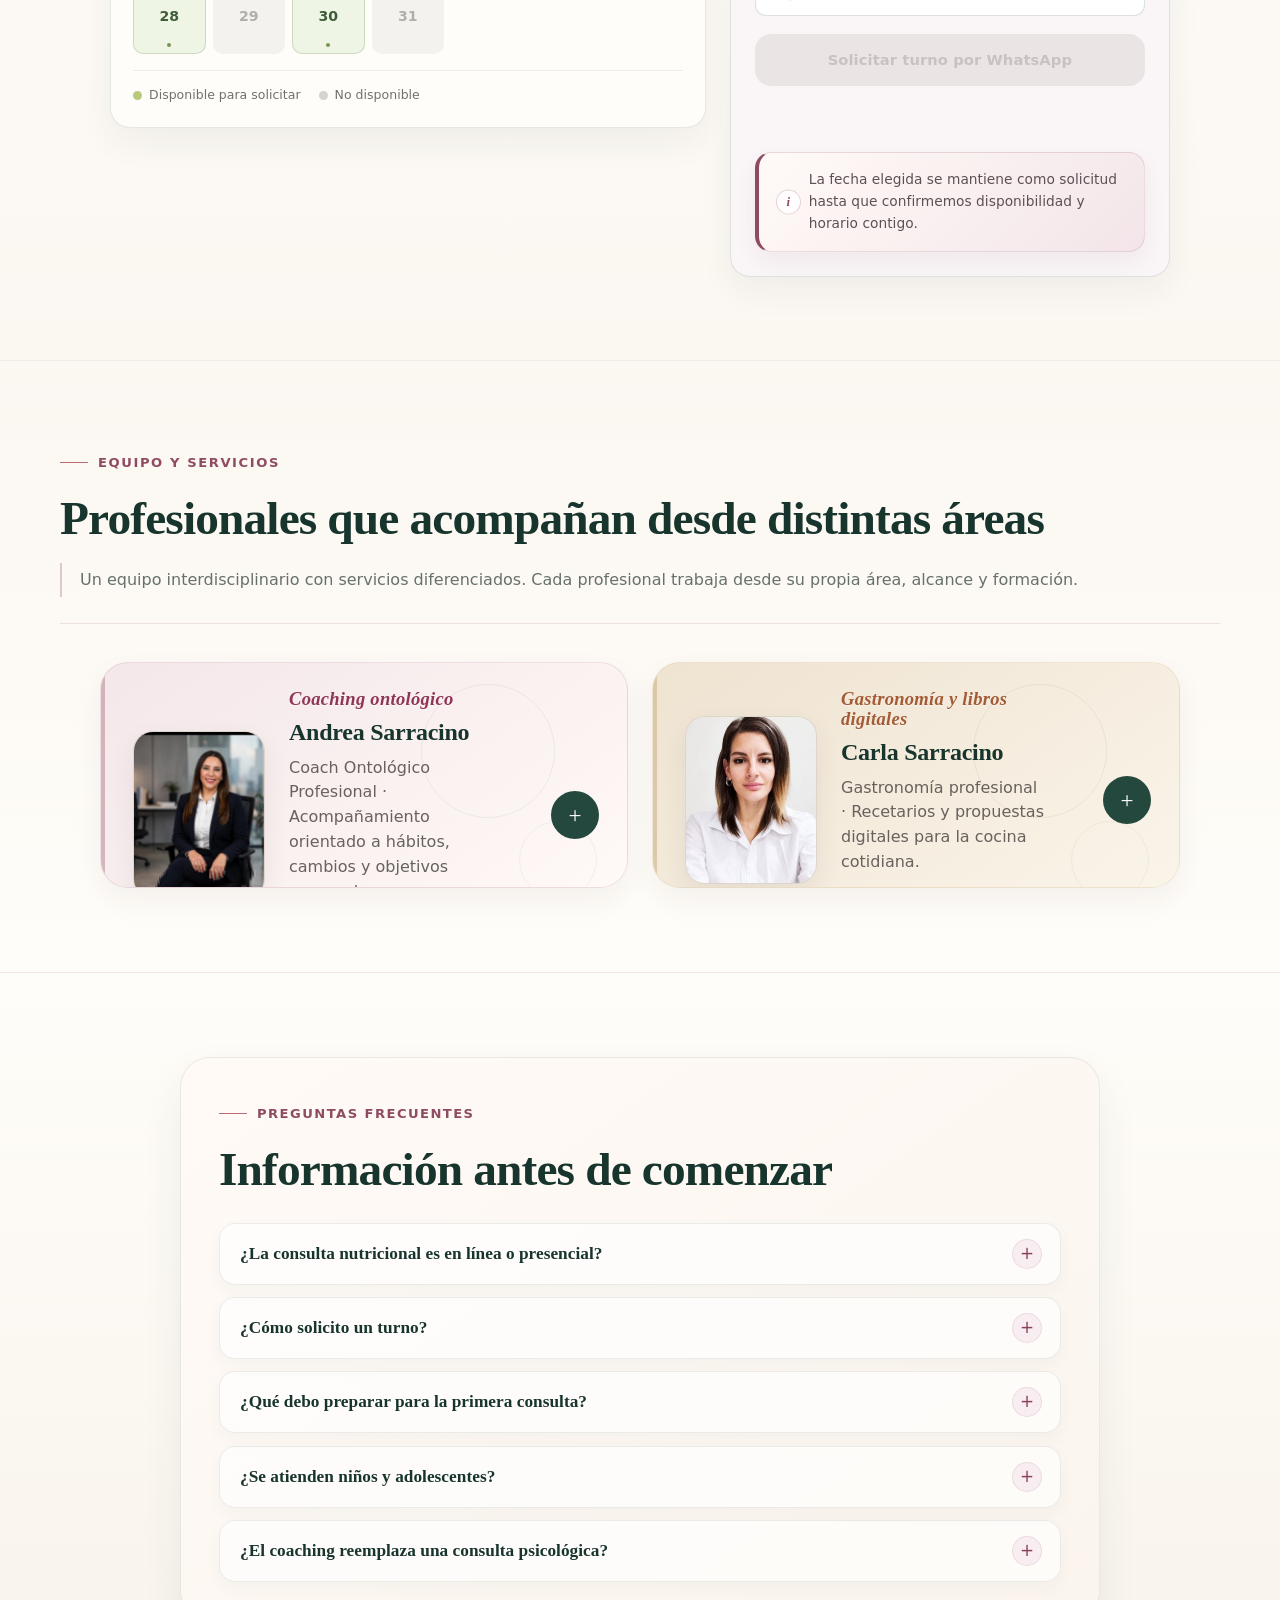
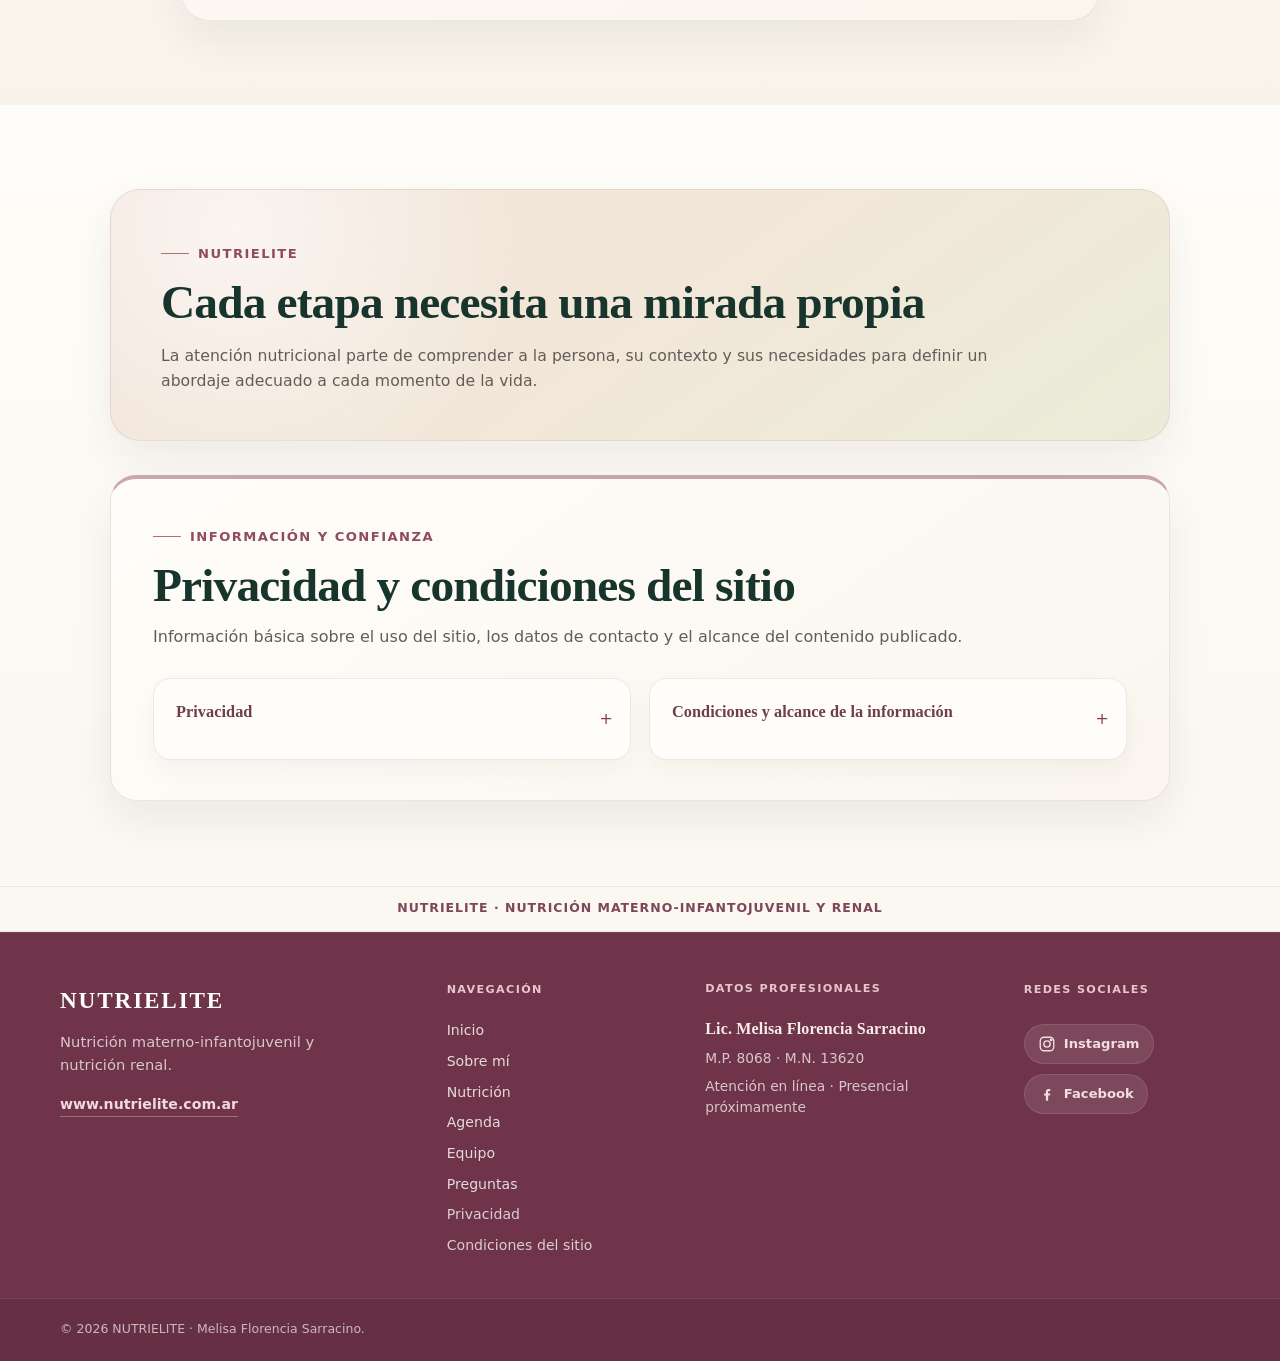
==== commit b7bc2291: "Update index.html" ====
--- a/index.html
+++ b/index.html
@@ -11338,7 +11338,6 @@
               </div>
               <span class="proposal-toggle" aria-hidden="true">+</span>
             
-              <span class="coming">Próximamente</span></summary>
             <div class="proposal-content">
           <article class="profile">
             <div class="profile-body">
@@ -14671,4 +14670,4 @@
 
 <svg aria-hidden="true" width="0" height="0" style="position:absolute;overflow:hidden"><defs><filter id="nutrimel-logo-transparent-white" color-interpolation-filters="sRGB"><feColorMatrix type="matrix" values="1 0 0 0 0 0 1 0 0 0 0 0 1 0 0 -1 -1 -1 0 3"/></filter></defs></svg>
 <script id="nutrielite-cart-visibility-script">(function(){function setup(){const cart=document.querySelector(".cart-fab");if(!cart)return;cart.classList.add("cart-hidden-until-buy");document.querySelectorAll(".book-cart-add").forEach(function(button){if(button.dataset.cartVisibilityBound==="1")return;button.dataset.cartVisibilityBound="1";button.addEventListener("click",function(){cart.classList.remove("cart-hidden-until-buy");cart.classList.add("cart-visible-after-buy")})})}if(document.readyState==="loading")document.addEventListener("DOMContentLoaded",setup);else setup()})();</script></body>
-</html>+</html>
